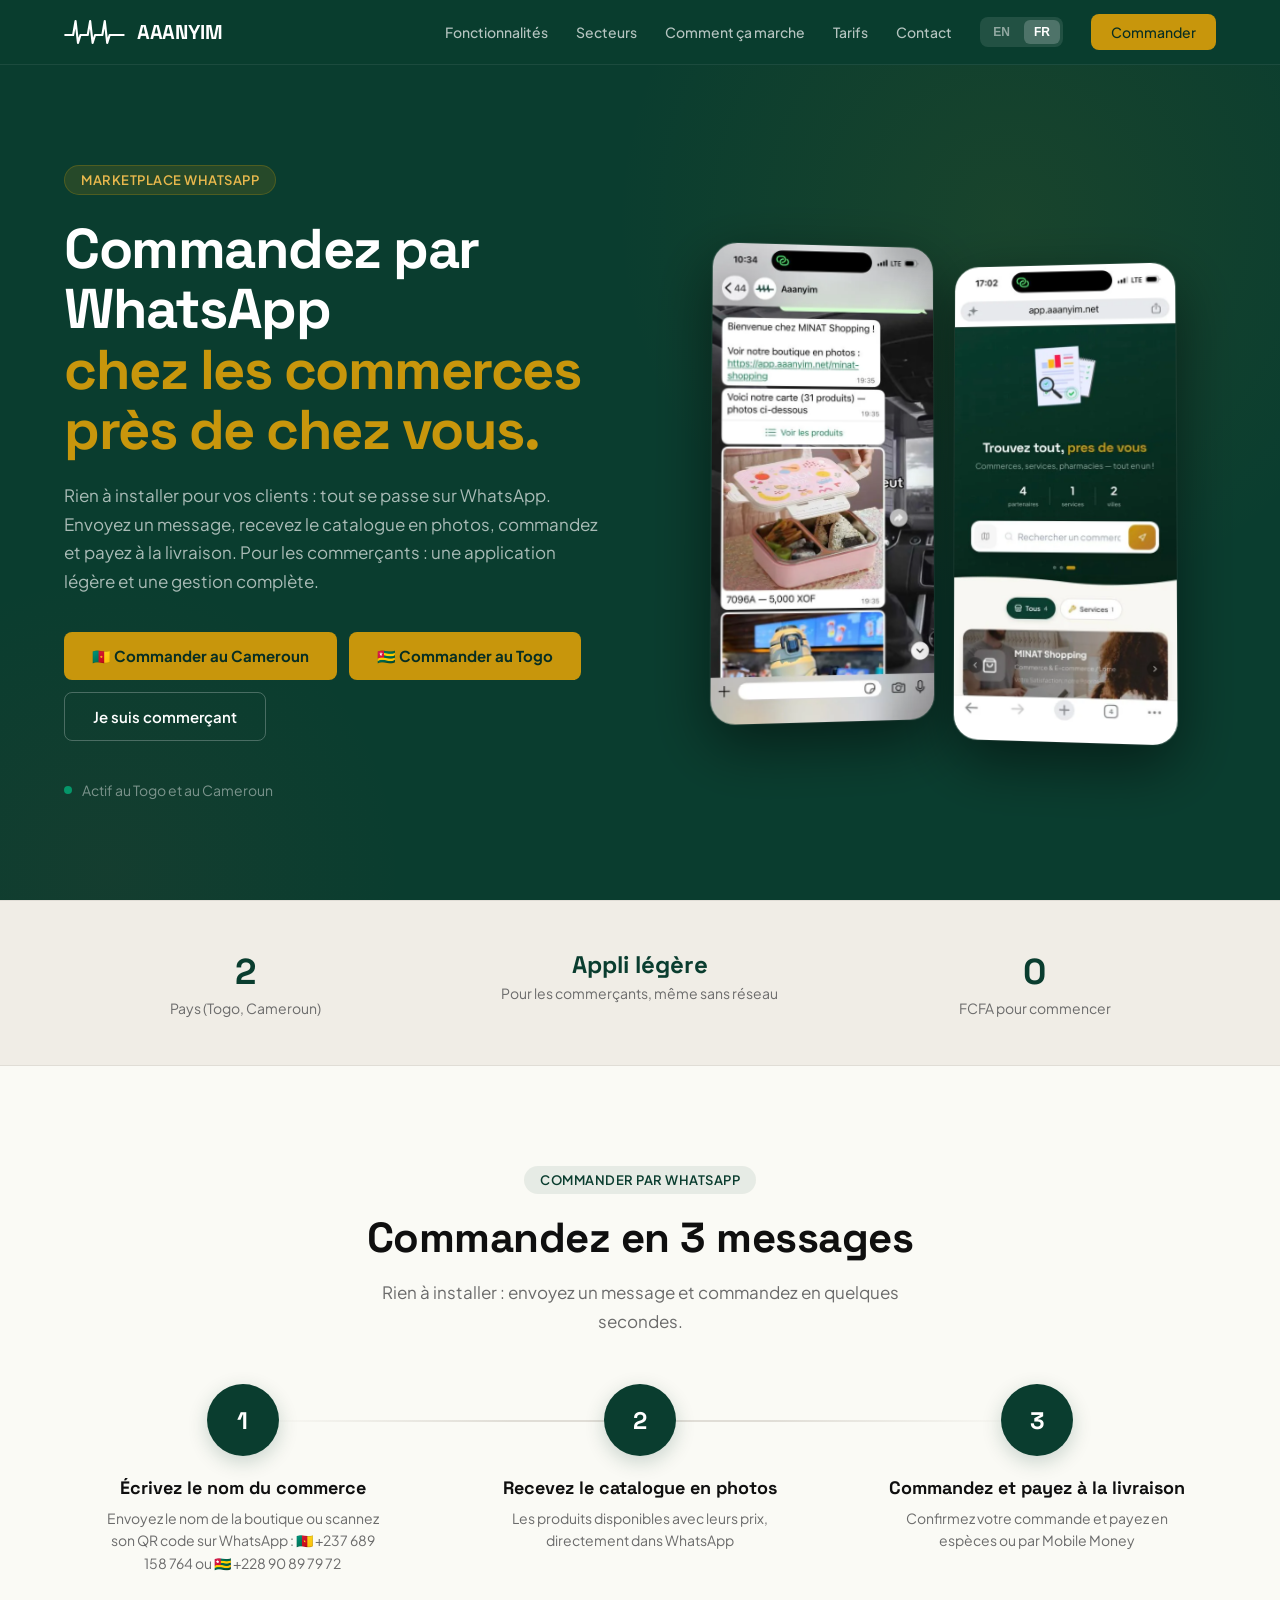
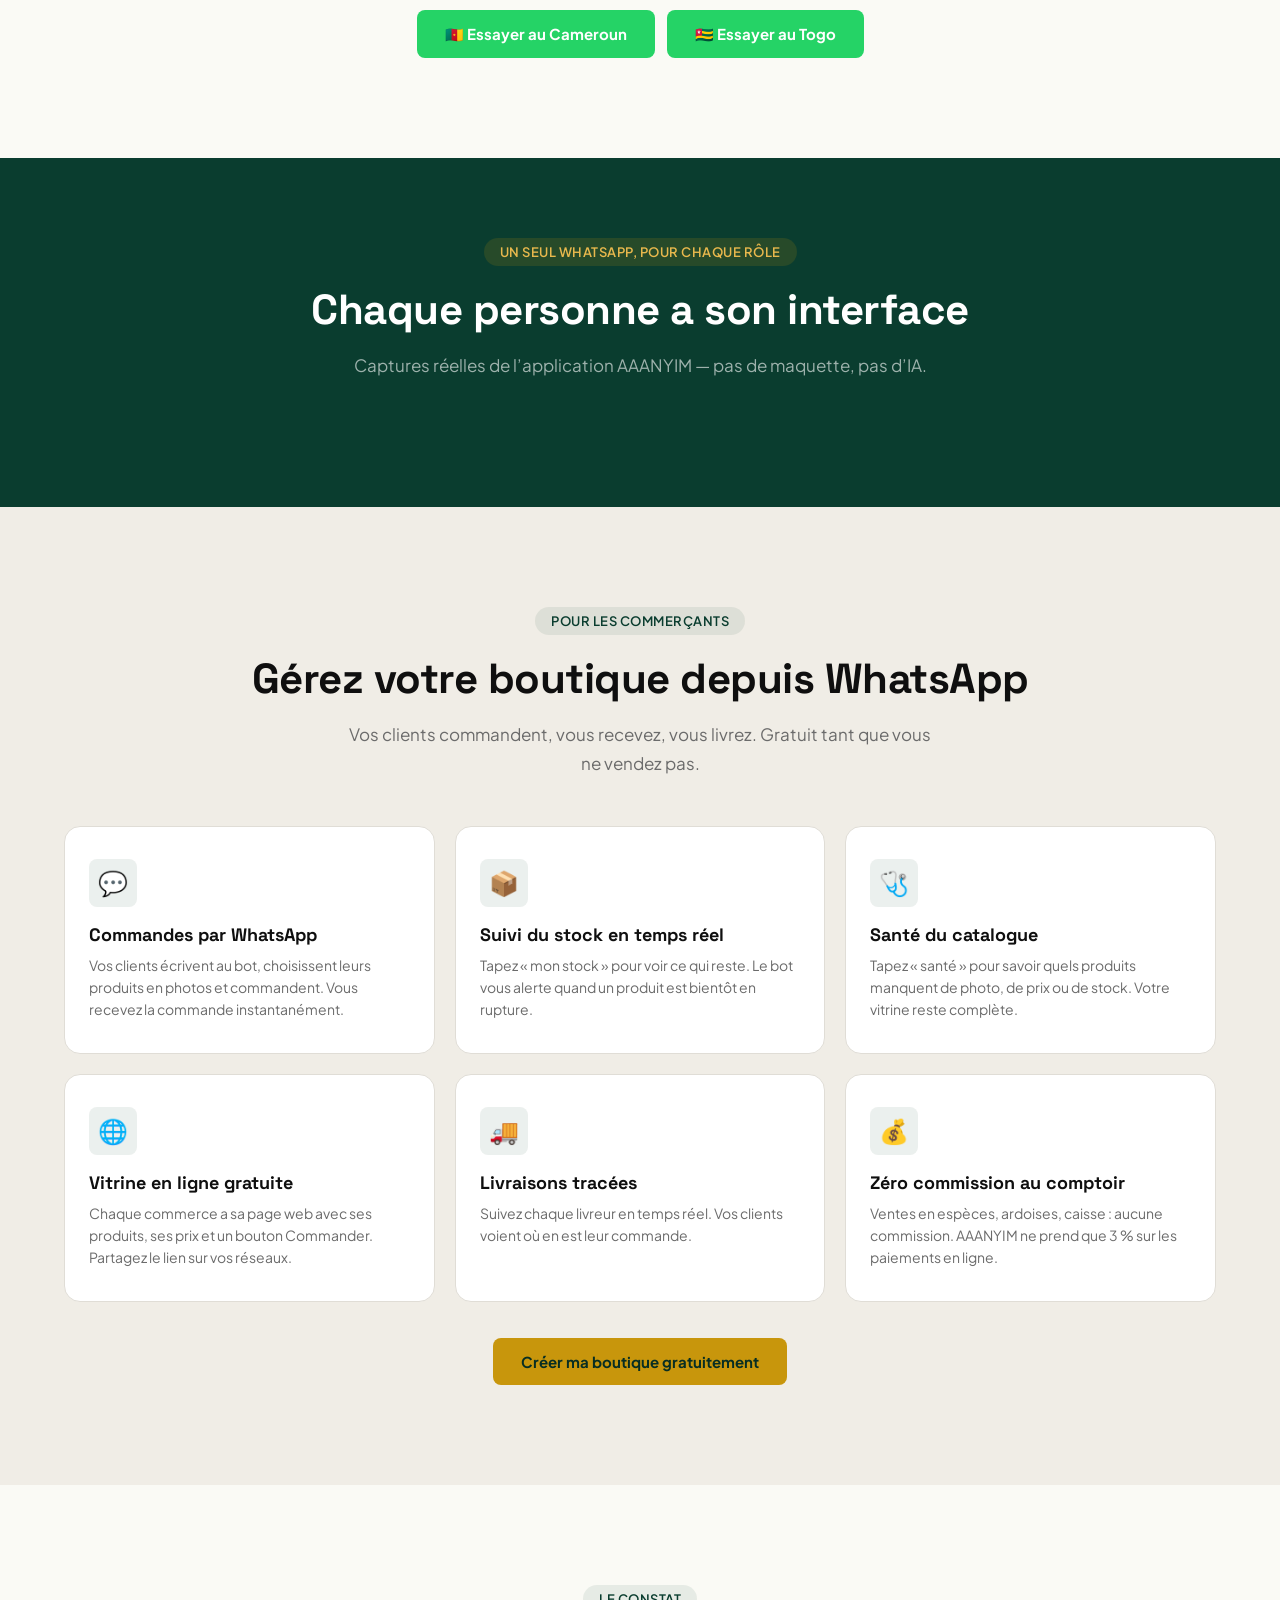
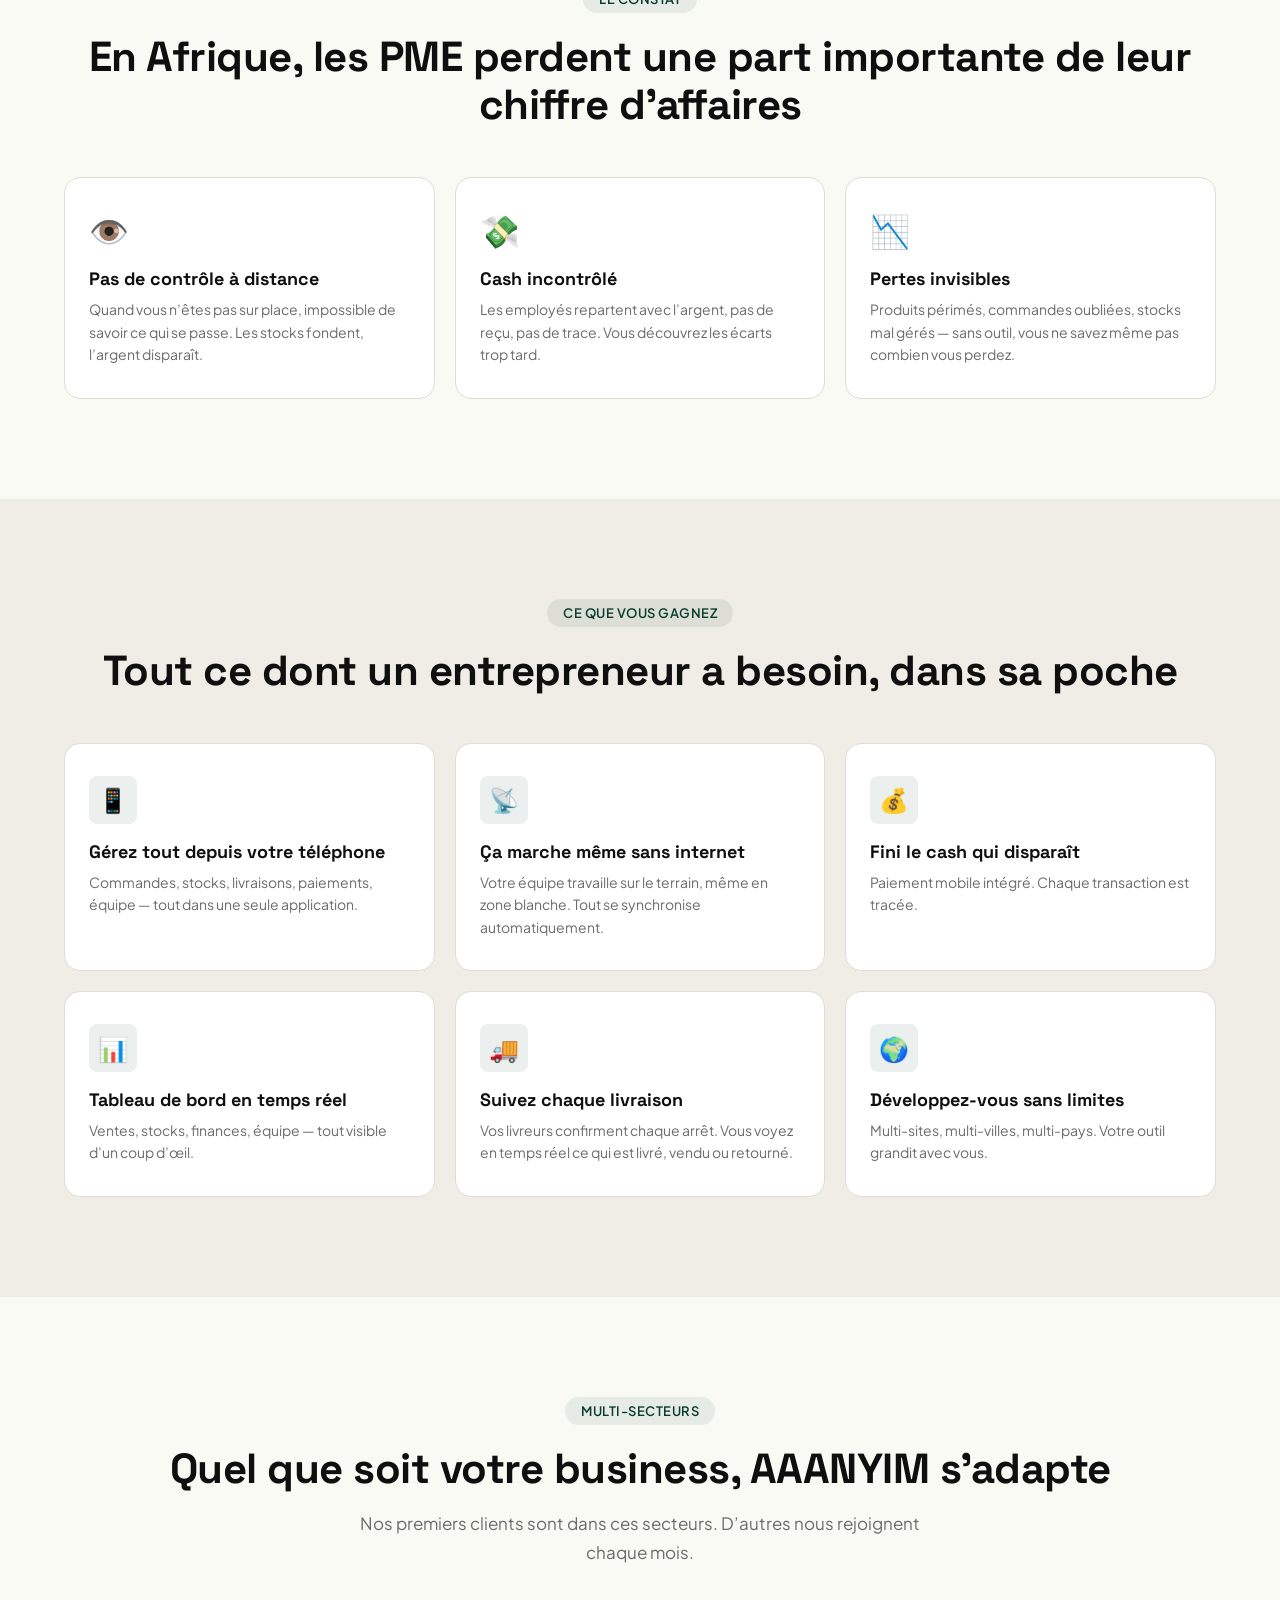
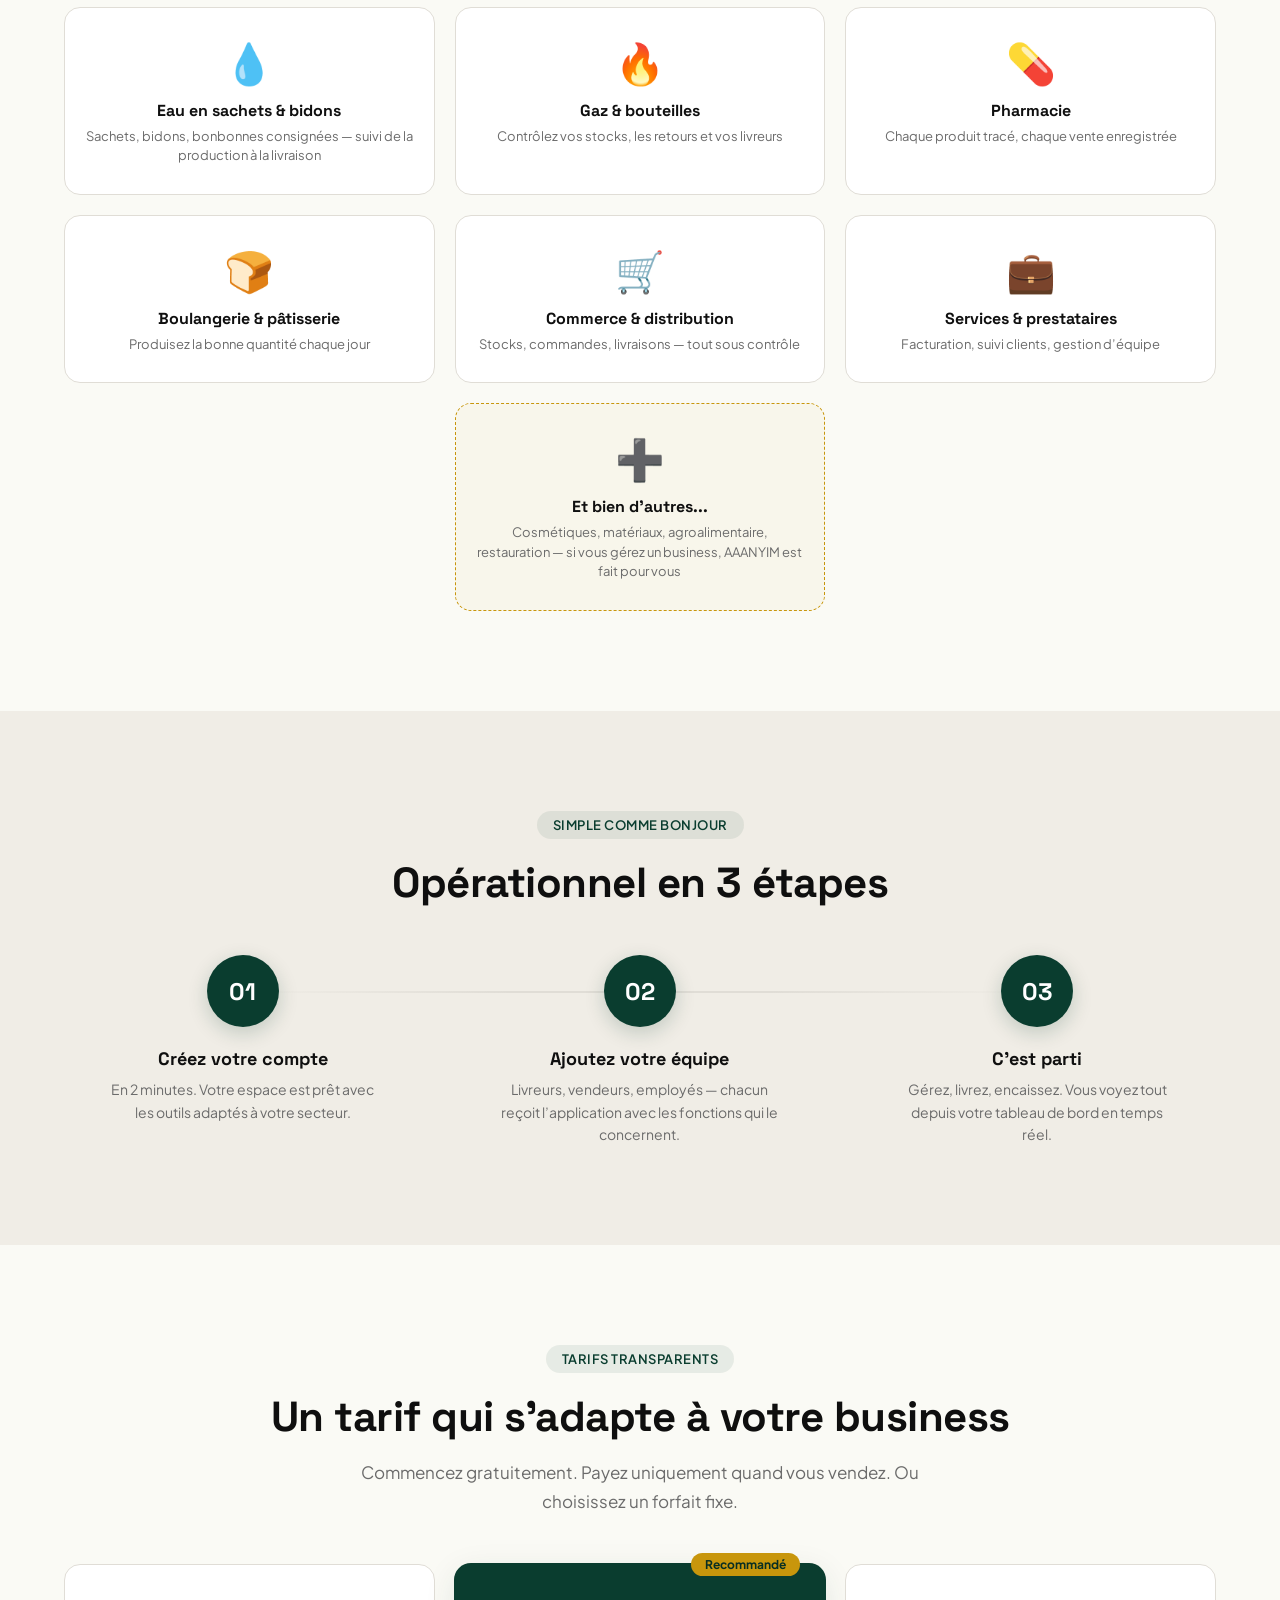
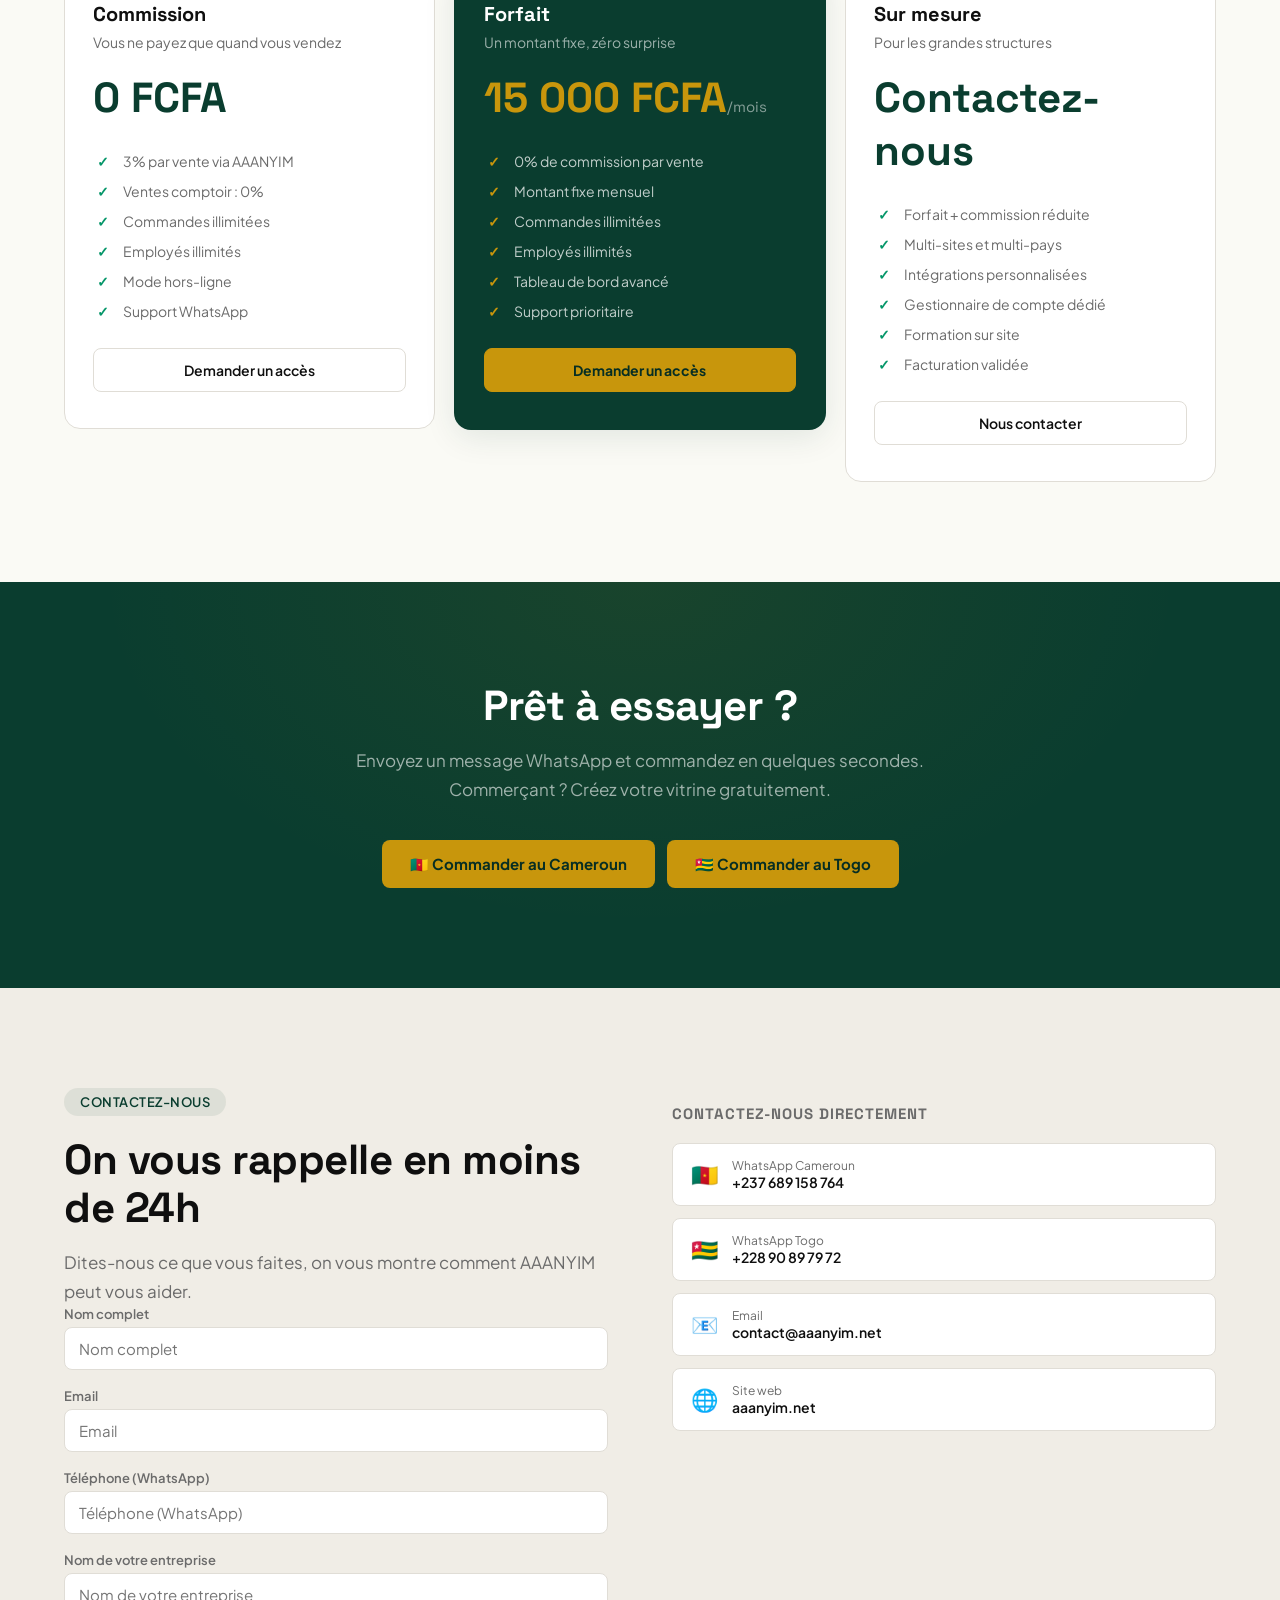
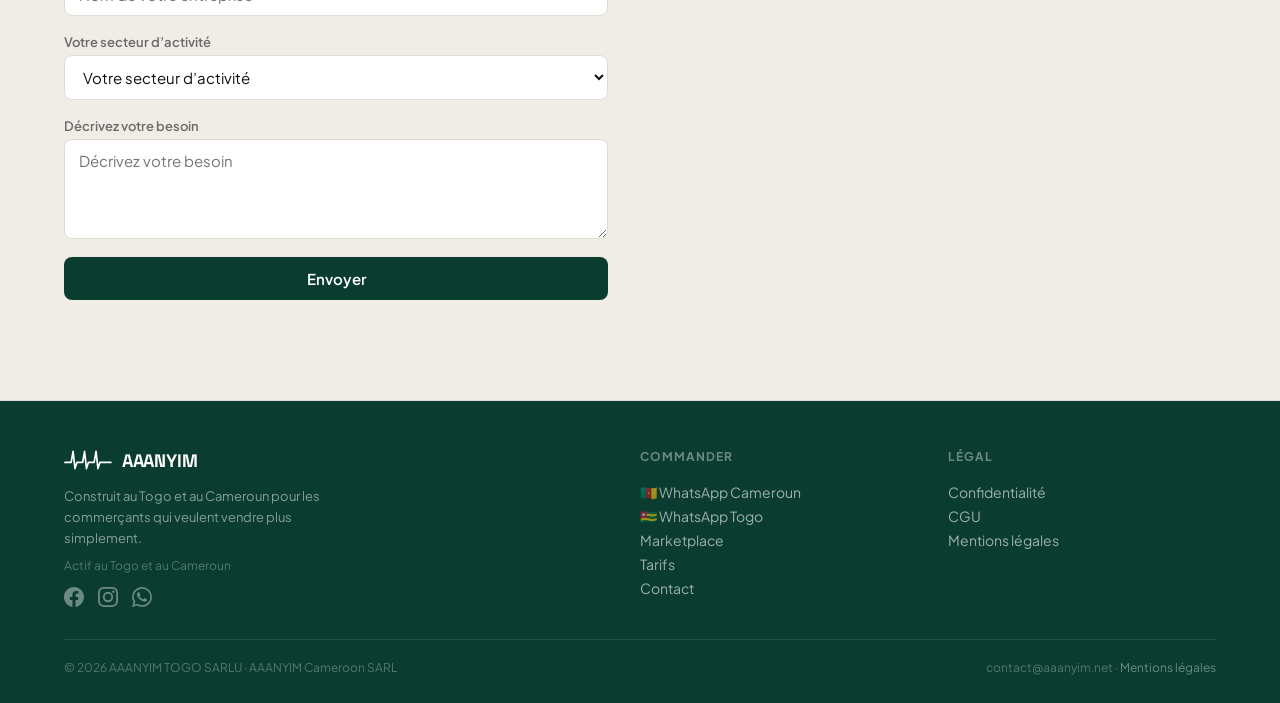
==== index.html @ 62a082a9 "fix: accents et vouvoiement sur tout le contenu public (FR) Entites HTML pour les accents dans les f" ====
<!DOCTYPE html>
<html lang="fr">
<head>
  <meta charset="UTF-8">
  <meta name="viewport" content="width=device-width, initial-scale=1.0">
  <title>AAANYIM — Commandez par WhatsApp chez les commerces pres de chez vous</title>
  <meta name="description" content="Commandez par WhatsApp chez les commerces pres de chez vous. Rien a installer pour les clients. Pour les commercants : une appli legere pour gerer boutique, stocks et livraisons.">
  <meta name="keywords" content="commande WhatsApp, commerce Afrique, marketplace, vitrine en ligne, gestion boutique, livraison, paiement mobile">
  <meta property="og:title" content="AAANYIM — Commandez par WhatsApp chez les commerces pres de chez vous">
  <meta property="og:description" content="Rien a installer pour les clients : commandez par WhatsApp en quelques secondes. Pour les commercants : une appli legere et une gestion complete.">
  <meta property="og:type" content="website">
  <meta property="og:url" content="https://www.aaanyim.net">
  <meta property="og:image" content="https://www.aaanyim.net/img/og-image.png">
  <meta property="og:image:width" content="1200">
  <meta property="og:image:height" content="630">
  <meta name="twitter:card" content="summary_large_image">
  <meta name="twitter:image" content="https://www.aaanyim.net/img/og-image.png">
  <meta name="facebook-domain-verification" content="qblulg489rci9fkpj0pdy3ej3cj9bh" />
  <link rel="canonical" href="https://www.aaanyim.net/">
  <link rel="icon" type="image/svg+xml" href="/img/favicon.svg?v=4">
  <link rel="icon" type="image/png" sizes="32x32" href="/img/favicon-32x32.png?v=4">
  <link rel="apple-touch-icon" href="/img/apple-touch-icon.png?v=2">
  <link href="https://fonts.googleapis.com/css2?family=Space+Grotesk:wght@400;500;600;700&family=Plus+Jakarta+Sans:wght@400;500;600;700;800&family=DM+Sans:opsz,wght@9..40,400;9..40,500;9..40,700&display=swap" rel="stylesheet">
<style>
:root {
  --forest: #0A3D2F;
  --forest-light: #0E4D3A;
  --forest-dark: #072E23;
  --gold: #C8960C;
  --gold-light: #E8B84D;
  --terre: #B84233;
  --obsidian: #0F0F0F;
  --parchemin: #FAFAF5;
  --sable: #F0EDE6;
  --argile: #E0DDD6;
  --pierre: #6B6B6B;
  --succes: #059669;
  --radius: 12px;
  --radius-sm: 8px;
  --radius-lg: 16px;
  --radius-xl: 24px;
  --max-w: 1200px;
}
*, *::before, *::after { box-sizing: border-box; margin: 0; padding: 0; }
html { scroll-behavior: smooth; }
body { font-family: 'Plus Jakarta Sans', -apple-system, BlinkMacSystemFont, sans-serif; color: var(--obsidian); background: var(--parchemin); overflow-x: hidden; -webkit-font-smoothing: antialiased; }
a { text-decoration: none; color: inherit; }
img { max-width: 100%; display: block; }
.container { max-width: var(--max-w); margin: 0 auto; padding: 0 24px; }
.section { padding: 100px 0; }
.navbar { position: fixed; top: 0; left: 0; right: 0; z-index: 1000; background: rgba(10,61,47,0.97); backdrop-filter: blur(20px); -webkit-backdrop-filter: blur(20px); border-bottom: 1px solid rgba(255,255,255,0.08); transition: all 0.3s; }
.nav-inner { height: 64px; display: flex; align-items: center; justify-content: space-between; max-width: var(--max-w); margin: 0 auto; padding: 0 24px; }
.nav-logo { display: flex; align-items: center; gap: 12px; }
.nav-logo svg { height: 28px; width: auto; }
.nav-logo span { font-family: 'Space Grotesk', sans-serif; font-weight: 700; font-size: 20px; color: #FFFFFF; letter-spacing: -0.01em; }
.nav-links { display: flex; gap: 28px; align-items: center; }
.nav-links a { color: rgba(255,255,255,0.7); font-size: 14px; font-weight: 500; transition: color 0.2s; }
.nav-links a:hover { color: #FFFFFF; }
.nav-cta { background: var(--gold); color: var(--forest-dark) !important; padding: 9px 20px; border-radius: var(--radius-sm); font-size: 14px; font-weight: 700; transition: all 0.2s; border: none; cursor: pointer; opacity: 1 !important; }
.nav-cta:hover { background: var(--gold-light); transform: translateY(-1px); }
.nav-lang { display: flex; gap: 4px; background: rgba(255,255,255,0.1); border-radius: 8px; padding: 3px; }
.nav-lang button { padding: 5px 10px; border: none; border-radius: 6px; font-size: 12px; font-weight: 600; cursor: pointer; transition: all 0.2s; background: transparent; color: rgba(255,255,255,0.5); }
.nav-lang button.active { background: rgba(255,255,255,0.2); color: #FFFFFF; }
.nav-burger { display: none; flex-direction: column; gap: 5px; background: none; border: none; cursor: pointer; padding: 8px; }
.nav-burger span { display: block; width: 22px; height: 2px; background: #FFFFFF; border-radius: 2px; transition: all 0.3s; }
.hero { min-height: 100vh; display: flex; align-items: center; padding-top: 64px; position: relative; overflow: hidden; background: var(--forest); }
.hero::before { content: ''; position: absolute; top: -20%; right: -10%; width: 800px; height: 800px; background: radial-gradient(circle, rgba(200,150,12,0.08) 0%, transparent 70%); pointer-events: none; }
.hero::after { content: ''; position: absolute; bottom: -30%; left: -15%; width: 600px; height: 600px; background: radial-gradient(circle, rgba(184,66,51,0.06) 0%, transparent 70%); pointer-events: none; }
.hero .container { display: grid; grid-template-columns: 1fr 1fr; gap: 64px; align-items: center; position: relative; z-index: 1; }
.hero-content { max-width: 560px; }
.hero-badge { display: inline-block; background: rgba(200,150,12,0.15); color: var(--gold-light); font-size: 13px; font-weight: 600; letter-spacing: 0.5px; padding: 6px 16px; border-radius: 20px; margin-bottom: 24px; text-transform: uppercase; border: 1px solid rgba(200,150,12,0.25); }
.hero-title { font-family: 'Space Grotesk', sans-serif; font-size: clamp(38px, 5vw, 56px); font-weight: 700; line-height: 1.08; letter-spacing: -1.5px; margin-bottom: 20px; color: #FFFFFF; }
.hero-title .accent { color: var(--gold); }
.hero-subtitle { font-size: 17px; line-height: 1.7; color: rgba(255,255,255,0.65); margin-bottom: 36px; }
.hero-ctas { display: flex; gap: 12px; flex-wrap: wrap; margin-bottom: 40px; }
.btn-primary { background: var(--gold); color: var(--forest-dark); padding: 14px 28px; border-radius: var(--radius-sm); font-size: 15px; font-weight: 700; transition: all 0.25s; border: none; cursor: pointer; display: inline-flex; align-items: center; gap: 8px; font-family: 'Plus Jakarta Sans', sans-serif; }
.btn-primary:hover { background: var(--gold-light); transform: translateY(-1px); box-shadow: 0 6px 24px rgba(200,150,12,0.3); }
.btn-secondary { background: transparent; color: #FFFFFF; padding: 14px 28px; border-radius: var(--radius-sm); font-size: 15px; font-weight: 600; border: 1.5px solid rgba(255,255,255,0.25); transition: all 0.25s; cursor: pointer; display: inline-flex; align-items: center; gap: 8px; font-family: 'Plus Jakarta Sans', sans-serif; }
.btn-secondary:hover { border-color: rgba(255,255,255,0.5); background: rgba(255,255,255,0.05); }
.hero-trust { display: flex; align-items: center; gap: 10px; font-size: 14px; color: rgba(255,255,255,0.45); }
.hero-trust .dot { width: 8px; height: 8px; border-radius: 50%; background: var(--succes); animation: pulse 2s infinite; }
@keyframes pulse { 0%, 100% { opacity: 1; } 50% { opacity: 0.4; } }
.hero-visual { display: flex; justify-content: center; align-items: center; }
.hero-ecg { opacity: 0.07; }
.stats { border-top: 1px solid var(--argile); border-bottom: 1px solid var(--argile); padding: 48px 0; background: var(--sable); }
.stats-grid { display: grid; grid-template-columns: repeat(4, 1fr); gap: 32px; text-align: center; }
.stat-number { font-family: 'Space Grotesk', sans-serif; font-size: 36px; font-weight: 700; color: var(--forest); margin-bottom: 4px; }
.stat-label { font-size: 14px; color: var(--pierre); }
.section-badge { display: inline-block; background: rgba(10,61,47,0.08); color: var(--forest); font-size: 13px; font-weight: 600; letter-spacing: 0.5px; padding: 6px 16px; border-radius: 20px; margin-bottom: 20px; text-transform: uppercase; }
.section-title { font-family: 'Space Grotesk', sans-serif; font-size: clamp(28px, 4vw, 42px); font-weight: 700; line-height: 1.15; letter-spacing: -0.5px; margin-bottom: 16px; color: var(--obsidian); }
.section-subtitle { font-size: 17px; color: var(--pierre); max-width: 600px; line-height: 1.7; }
.problem { text-align: center; background: var(--parchemin); }
.problem-grid { display: grid; grid-template-columns: repeat(3, 1fr); gap: 20px; margin-top: 48px; }
.problem-card { background: #FFFFFF; border: 1px solid var(--argile); border-radius: var(--radius-lg); padding: 32px 24px; text-align: left; transition: all 0.3s; }
.problem-card:hover { border-color: var(--terre); transform: translateY(-3px); box-shadow: 0 8px 24px rgba(184,66,51,0.08); }
.problem-card .icon { font-size: 32px; margin-bottom: 16px; display: block; }
.problem-card h3 { font-family: 'Space Grotesk', sans-serif; font-size: 18px; font-weight: 700; margin-bottom: 8px; color: var(--obsidian); }
.problem-card p { font-size: 14px; color: var(--pierre); line-height: 1.6; }
.features { text-align: center; background: var(--sable); }
.features-grid { display: grid; grid-template-columns: repeat(3, 1fr); gap: 20px; margin-top: 48px; }
.feature-card { background: #FFFFFF; border: 1px solid var(--argile); border-radius: var(--radius-lg); padding: 32px 24px; text-align: left; transition: all 0.3s; position: relative; overflow: hidden; }
.feature-card::before { content: ''; position: absolute; top: 0; left: 0; right: 0; height: 3px; background: linear-gradient(90deg, var(--forest), var(--gold)); opacity: 0; transition: opacity 0.3s; }
.feature-card:hover::before { opacity: 1; }
.feature-card:hover { border-color: var(--forest); transform: translateY(-3px); box-shadow: 0 8px 24px rgba(10,61,47,0.08); }
.feature-card .icon { width: 48px; height: 48px; border-radius: var(--radius-sm); background: rgba(10,61,47,0.08); display: flex; align-items: center; justify-content: center; font-size: 24px; margin-bottom: 16px; }
.feature-card h3 { font-family: 'Space Grotesk', sans-serif; font-size: 18px; font-weight: 700; margin-bottom: 8px; color: var(--obsidian); }
.feature-card p { font-size: 14px; color: var(--pierre); line-height: 1.6; }
.sectors { text-align: center; background: var(--parchemin); }
.sectors-grid { display: grid; grid-template-columns: repeat(3, 1fr); gap: 20px; margin-top: 40px; }
.sectors-grid .sector-card:last-child:nth-child(3n+1) { grid-column: 2; }
.sector-card { background: #FFFFFF; border: 1px solid var(--argile); border-radius: var(--radius-lg); padding: 28px 20px; text-align: center; transition: all 0.3s; cursor: default; }
.sector-card:hover { border-color: var(--gold); transform: translateY(-4px); box-shadow: 0 12px 32px rgba(200,150,12,0.1); }
.sector-card .sector-icon { font-size: 40px; margin-bottom: 12px; display: block; transition: transform 0.3s; }
.sector-card:hover .sector-icon { transform: scale(1.15); }
.sector-card h3 { font-family: 'Space Grotesk', sans-serif; font-size: 16px; font-weight: 700; margin-bottom: 6px; color: var(--obsidian); }
.sector-card p { font-size: 13px; color: var(--pierre); line-height: 1.5; }
.sector-card.more { border-style: dashed; border-color: var(--gold); background: rgba(200,150,12,0.04); }
.how { text-align: center; background: var(--sable); }
.steps { display: grid; grid-template-columns: repeat(3, 1fr); gap: 40px; margin-top: 48px; position: relative; }
.steps::before { content: ''; position: absolute; top: 36px; left: 16%; right: 16%; height: 2px; background: linear-gradient(90deg, transparent, var(--argile), var(--argile), transparent); }
.step { text-align: center; position: relative; }
.step-num { width: 72px; height: 72px; background: var(--forest); color: #FFFFFF; border-radius: 50%; display: flex; align-items: center; justify-content: center; font-family: 'Space Grotesk', sans-serif; font-size: 24px; font-weight: 700; margin: 0 auto 20px; position: relative; z-index: 1; box-shadow: 0 6px 20px rgba(10,61,47,0.2); }
.step h3 { font-family: 'Space Grotesk', sans-serif; font-size: 18px; font-weight: 700; margin-bottom: 8px; color: var(--obsidian); }
.step p { font-size: 14px; color: var(--pierre); line-height: 1.6; max-width: 280px; margin: 0 auto; }
.pricing { text-align: center; background: var(--parchemin); }
.pricing-grid { display: grid; grid-template-columns: repeat(3, 1fr); gap: 20px; align-items: start; }
.pricing-card { background: #FFFFFF; border: 1px solid var(--argile); border-radius: var(--radius-lg); padding: 36px 28px; text-align: left; transition: all 0.3s; position: relative; }
.pricing-card.popular { border-color: var(--forest); box-shadow: 0 0 0 1px var(--forest), 0 8px 32px rgba(10,61,47,0.1); transform: scale(1.03); background: var(--forest); color: #FFFFFF; }
.pricing-badge { position: absolute; top: -12px; right: 24px; background: var(--gold); color: var(--forest-dark); font-size: 12px; font-weight: 700; padding: 4px 14px; border-radius: 12px; }
.pricing-name { font-family: 'Space Grotesk', sans-serif; font-size: 20px; font-weight: 700; margin-bottom: 6px; }
.pricing-desc { font-size: 14px; color: var(--pierre); margin-bottom: 20px; }
.pricing-card.popular .pricing-desc { color: rgba(255,255,255,0.6); }
.pricing-price { font-family: 'Space Grotesk', sans-serif; font-size: 42px; font-weight: 700; color: var(--forest); margin-bottom: 4px; }
.pricing-card.popular .pricing-price { color: var(--gold); }
.pricing-price .period { font-size: 15px; font-weight: 400; color: var(--pierre); }
.pricing-card.popular .pricing-price .period { color: rgba(255,255,255,0.5); }
.pricing-features { list-style: none; margin: 28px 0; display: flex; flex-direction: column; gap: 12px; }
.pricing-features li { font-size: 14px; color: var(--pierre); display: flex; align-items: center; gap: 10px; }
.pricing-features li::before { content: '\2713'; color: var(--succes); font-weight: 700; width: 20px; text-align: center; flex-shrink: 0; }
.pricing-card.popular .pricing-features li { color: rgba(255,255,255,0.75); }
.pricing-card.popular .pricing-features li::before { color: var(--gold); }
.pricing-cta { width: 100%; padding: 12px; border-radius: var(--radius-sm); font-size: 14px; font-weight: 600; cursor: pointer; transition: all 0.25s; border: 1.5px solid var(--argile); background: transparent; color: var(--obsidian); font-family: 'Plus Jakarta Sans', sans-serif; }
.pricing-card.popular .pricing-cta { background: var(--gold); border-color: var(--gold); color: var(--forest-dark); font-weight: 700; }
.pricing-cta:hover { border-color: var(--forest); transform: translateY(-1px); }
.pricing-card.popular .pricing-cta:hover { background: var(--gold-light); }
.cta-section { text-align: center; padding: 100px 0; background: var(--forest); position: relative; overflow: hidden; }
.cta-section::before { content: ''; position: absolute; inset: 0; background: radial-gradient(ellipse at 50% 0%, rgba(200,150,12,0.08), transparent 60%); pointer-events: none; }
.cta-section .section-title { max-width: 600px; margin: 0 auto 16px; color: #FFFFFF; }
.cta-section .section-subtitle { margin: 0 auto 36px; color: rgba(255,255,255,0.6); }
.cta-buttons { display: flex; gap: 12px; justify-content: center; flex-wrap: wrap; position: relative; }
.contact { background: var(--sable); }
.contact .container { display: grid; grid-template-columns: 1fr 1fr; gap: 64px; align-items: start; }
.contact-form { display: flex; flex-direction: column; gap: 18px; }
.form-group { display: flex; flex-direction: column; gap: 5px; }
.form-group label { font-size: 13px; font-weight: 600; color: var(--pierre); }
.form-group input, .form-group select, .form-group textarea { background: #FFFFFF; border: 1.5px solid var(--argile); border-radius: var(--radius-sm); padding: 11px 14px; color: var(--obsidian); font-size: 15px; font-family: inherit; transition: border-color 0.2s; outline: none; }
.form-group input:focus, .form-group select:focus, .form-group textarea:focus { border-color: var(--forest); box-shadow: 0 0 0 3px rgba(10,61,47,0.08); }
.form-group textarea { resize: vertical; min-height: 100px; }
.form-group select { cursor: pointer; }
.form-submit { padding: 12px 28px; border-radius: var(--radius-sm); background: var(--forest); color: #FFFFFF; font-size: 15px; font-weight: 600; border: none; cursor: pointer; transition: all 0.25s; font-family: 'Plus Jakarta Sans', sans-serif; }
.form-submit:hover { background: var(--forest-light); }
.form-success { display: none; padding: 14px; background: rgba(5,150,105,0.08); border: 1px solid var(--succes); border-radius: var(--radius-sm); color: #065F46; font-size: 14px; text-align: center; }
.form-success.show { display: block; }
.contact-info { padding-top: 16px; }
.contact-info h3 { font-family: 'Space Grotesk', sans-serif; font-size: 15px; font-weight: 700; margin-bottom: 20px; color: var(--pierre); text-transform: uppercase; letter-spacing: 1px; }
.contact-channels { display: flex; flex-direction: column; gap: 12px; }
.contact-channel { display: flex; align-items: center; gap: 14px; padding: 14px 18px; background: #FFFFFF; border: 1px solid var(--argile); border-radius: var(--radius-sm); transition: all 0.2s; }
.contact-channel:hover { border-color: var(--forest); }
.contact-channel .ch-icon { font-size: 22px; }
.contact-channel .ch-label { font-size: 12px; color: var(--pierre); }
.contact-channel .ch-value { font-size: 14px; font-weight: 600; color: var(--obsidian); }
.footer { border-top: 1px solid var(--argile); padding: 48px 0 28px; background: var(--forest); color: rgba(255,255,255,0.7); }
.footer-grid { display: grid; grid-template-columns: 2fr 1fr 1fr 1fr; gap: 40px; margin-bottom: 40px; }
.footer-brand { max-width: 280px; }
.footer-logo { display: flex; align-items: center; gap: 10px; margin-bottom: 12px; }
.footer-logo svg { height: 22px; width: auto; }
.footer-logo span { font-family: 'Space Grotesk', sans-serif; font-size: 18px; font-weight: 700; color: #FFFFFF; letter-spacing: -0.01em; }
.footer-desc { font-size: 13px; color: rgba(255,255,255,0.5); line-height: 1.6; }
.footer-socials { display: flex; gap: 14px; margin-top: 14px; }
.footer-socials a { color: rgba(255,255,255,0.4); transition: color 0.2s; display: flex; align-items: center; }
.footer-socials a:hover { color: var(--gold); }
.footer-col h4 { font-size: 12px; font-weight: 700; color: rgba(255,255,255,0.4); text-transform: uppercase; letter-spacing: 1px; margin-bottom: 16px; }
.footer-col a { display: block; font-size: 14px; color: rgba(255,255,255,0.6); padding: 3px 0; transition: color 0.2s; }
.footer-col a:hover { color: var(--gold); }
.footer-bottom { display: flex; justify-content: center; align-items: center; border-top: 1px solid rgba(255,255,255,0.1); padding-top: 20px; font-size: 12px; color: rgba(255,255,255,0.35); }
/* Hero phone slide-in animations */
@keyframes phone-left { 0% { opacity:0; transform:rotateY(6deg) rotateX(2deg) translateX(-60px) translateY(40px) scale(0.92); } 100% { opacity:1; transform:rotateY(6deg) rotateX(2deg) translateX(0) translateY(0) scale(1); } }
@keyframes phone-right { 0% { opacity:0; transform:rotateY(-6deg) rotateX(2deg) translateX(60px) translateY(40px) scale(0.92); } 100% { opacity:1; transform:rotateY(-6deg) rotateX(2deg) translateX(0) translateY(0) scale(1); } }
@keyframes hero-text-in { 0% { opacity:0; transform:translateY(24px); } 100% { opacity:1; transform:translateY(0); } }
@keyframes float-gentle { 0%,100% { transform:rotateY(6deg) rotateX(2deg) translateY(0); } 50% { transform:rotateY(6deg) rotateX(2deg) translateY(-8px); } }
@keyframes float-gentle-r { 0%,100% { transform:rotateY(-6deg) rotateX(2deg) translateY(0); } 50% { transform:rotateY(-6deg) rotateX(2deg) translateY(-8px); } }
.hero-phone-l { opacity:0; animation:phone-left 0.9s cubic-bezier(0.16,1,0.3,1) 0.3s forwards; }
.hero-phone-r { opacity:0; animation:phone-right 0.9s cubic-bezier(0.16,1,0.3,1) 0.55s forwards; }
.hero-phone-l.loaded { animation:phone-left 0.9s cubic-bezier(0.16,1,0.3,1) 0.3s forwards, float-gentle 4s ease-in-out 1.5s infinite; }
.hero-phone-r.loaded { animation:phone-right 0.9s cubic-bezier(0.16,1,0.3,1) 0.55s forwards, float-gentle-r 4s ease-in-out 2s infinite; }
.hero-badge-anim { opacity:0; animation:hero-text-in 0.6s cubic-bezier(0.16,1,0.3,1) 0.1s forwards; }
.hero-title-anim { opacity:0; animation:hero-text-in 0.7s cubic-bezier(0.16,1,0.3,1) 0.2s forwards; }
.hero-sub-anim { opacity:0; animation:hero-text-in 0.7s cubic-bezier(0.16,1,0.3,1) 0.35s forwards; }
.hero-ctas-anim { opacity:0; animation:hero-text-in 0.7s cubic-bezier(0.16,1,0.3,1) 0.5s forwards; }
.hero-trust-anim { opacity:0; animation:hero-text-in 0.6s cubic-bezier(0.16,1,0.3,1) 0.65s forwards; }
@media (prefers-reduced-motion: reduce) { .hero-phone-l,.hero-phone-r,.hero-badge-anim,.hero-title-anim,.hero-sub-anim,.hero-ctas-anim,.hero-trust-anim { opacity:1 !important; animation:none !important; } }
.js-ready .fade-up { opacity: 0; transform: translateY(30px); transition: all 0.6s cubic-bezier(0.16, 1, 0.3, 1); }
.js-ready .fade-up.visible { opacity: 1; transform: translateY(0); }
@media (prefers-reduced-motion: reduce) { .js-ready .fade-up { opacity: 1; transform: none; transition: none; } }
.fade-up:nth-child(2) { transition-delay: 0.06s; }
.fade-up:nth-child(3) { transition-delay: 0.12s; }
.fade-up:nth-child(4) { transition-delay: 0.18s; }
.fade-up:nth-child(5) { transition-delay: 0.24s; }
.fade-up:nth-child(6) { transition-delay: 0.30s; }
.legal-overlay { display:none; position:fixed; inset:0; z-index:9999; background:rgba(250,250,245,0.98); overflow-y:auto; padding:40px 24px; }
.legal-overlay .legal-inner { max-width:800px; margin:0 auto; }
.legal-overlay .legal-back { background:none; border:none; color:var(--forest); font-size:15px; cursor:pointer; margin-bottom:24px; font-weight:600; font-family:'Plus Jakarta Sans',sans-serif; }
.legal-overlay .legal-back:hover { text-decoration: underline; }
.legal-overlay h1 { font-family:'Space Grotesk',sans-serif; font-size:2rem; font-weight:700; margin-bottom:8px; }
.legal-overlay .legal-date { color:var(--pierre); font-size:14px; margin-bottom:36px; }
.legal-overlay h2 { font-family:'Space Grotesk',sans-serif; font-size:1.2rem; font-weight:700; color:var(--forest); margin:32px 0 12px; }
.legal-overlay p, .legal-overlay li { color:var(--pierre); line-height:1.8; font-size:15px; margin-bottom:10px; }
.legal-overlay ul { padding-left:24px; margin-bottom:14px; }
.legal-overlay strong { color:var(--obsidian); }
@media (max-width: 968px) {
  .hero .container { grid-template-columns: 1fr; gap: 40px; text-align: center; }
  .hero-content { max-width: 100%; }
  .hero-ctas { justify-content: center; }
  .hero-trust { justify-content: center; }
  .hero-visual { order: -1; }
  .problem-grid, .features-grid, .pricing-grid, .steps, .sectors-grid { grid-template-columns: 1fr; max-width: 440px; margin-left: auto; margin-right: auto; }
  .pricing-card.popular { transform: none; }
  .steps::before { display: none; }
  .stats-grid { grid-template-columns: repeat(2, 1fr); gap: 20px; }
  .contact .container { grid-template-columns: 1fr; gap: 40px; }
  .footer-grid { grid-template-columns: 1fr 1fr; gap: 28px; }
}
@media (max-width: 768px) {
  .nav-links { display: none; }
  .nav-burger { display: flex; }
  .nav-links.open { display: flex; flex-direction: column; position: absolute; top: 64px; left: 0; right: 0; background: rgba(10,61,47,0.98); padding: 20px; gap: 18px; border-bottom: 1px solid rgba(255,255,255,0.1); }
  .section { padding: 72px 0; }
  .footer-grid { grid-template-columns: 1fr; }
  .footer-bottom { flex-direction: column; gap: 10px; text-align: center; }
  .pricing-single { padding: 36px 24px; }
  .pricing-zero { font-size: 48px; }
  .hero-visual img { width: 150px !important; }
  .hero-visual { gap: 12px !important; }
  .footer > .container > div:first-child { grid-template-columns: 1fr !important; gap: 28px !important; }
}
</style>
<script type="application/ld+json">
{
  "@context": "https://schema.org",
  "@type": "Organization",
  "name": "AAANYIM",
  "legalName": "AAANYIM TOGO SARLU",
  "url": "https://www.aaanyim.net",
  "logo": "https://www.aaanyim.net/img/og-image.png",
  "description": "Commandez par WhatsApp chez les commerces pr\u00e8s de chez vous. Pour les commer\u00e7ants : vitrine gratuite et gestion compl\u00e8te.",
  "email": "contact@aaanyim.net",
  "contactPoint": [
    { "@type": "ContactPoint", "telephone": "+237689158764", "contactType": "customer service", "areaServed": "CM", "availableLanguage": ["fr", "en"] },
    { "@type": "ContactPoint", "telephone": "+22890897972", "contactType": "customer service", "areaServed": "TG", "availableLanguage": ["fr", "en"] }
  ],
  "address": {
    "@type": "PostalAddress",
    "streetAddress": "Agoe Sogbossito, Rue Agoe-Nyive",
    "addressLocality": "Lome",
    "addressCountry": "TG"
  },
  "subOrganization": {
    "@type": "Organization",
    "name": "AAANYIM Cameroon SARL",
    "address": {
      "@type": "PostalAddress",
      "addressLocality": "Douala",
      "addressCountry": "CM"
    }
  },
  "sameAs": [
    "https://www.instagram.com/aaanyim",
    "https://www.facebook.com/61588858364658"
  ],
  "foundingDate": "2026",
  "areaServed": [
    { "@type": "Country", "name": "Togo" },
    { "@type": "Country", "name": "Cameroon" }
  ]
}
</script>
</head>
<body>

<nav class="navbar">
  <div class="nav-inner">
    <a href="#" class="nav-logo">
      <svg viewBox="0 0 200 92" fill="none" xmlns="http://www.w3.org/2000/svg"><path d="M4 56 L30 56 L38 10 L46 82 L54 56 L78 56 L86 10 L94 82 L102 56 L126 56 L134 10 L142 82 L150 56 L196 56" stroke="#FFFFFF" stroke-width="7" stroke-linecap="round" stroke-linejoin="round"/></svg>
      <span>AAANYIM</span>
    </a>
    <div class="nav-links">
      <a href="#features" data-i18n="nav.features">Fonctionnalit&eacute;s</a>
      <a href="#sectors" data-i18n="nav.sectors">Secteurs</a>
      <a href="#how" data-i18n="nav.how">Comment &ccedil;a marche</a>
      <a href="#pricing" data-i18n="nav.pricing">Tarifs</a>
      <a href="#contact" data-i18n="nav.contact">Contact</a>
      <div class="nav-lang">
        <button data-lang="en">EN</button>
        <button data-lang="fr" class="active">FR</button>
      </div>
      <a href="https://wa.me/237689158764" target="_blank" class="nav-cta" data-wa="CM" data-i18n="nav.cta">Commander</a>
    </div>
    <button class="nav-burger" aria-label="Menu"><span></span><span></span><span></span></button>
  </div>
</nav>

<section class="hero">
  <div class="container">
    <div class="hero-content">
      <span class="hero-badge hero-badge-anim" data-i18n="hero.badge">Marketplace WhatsApp</span>
      <h1 class="hero-title hero-title-anim">
        <span data-i18n="hero.title_1">Commandez par WhatsApp</span><br>
        <span class="accent" data-i18n="hero.title_2">chez les commerces pr&egrave;s de chez vous.</span>
      </h1>
      <p class="hero-subtitle hero-sub-anim" data-i18n="hero.subtitle">Rien &agrave; installer pour vos clients : tout se passe sur WhatsApp. Envoyez un message, recevez le catalogue en photos, commandez et payez &agrave; la livraison. Pour les commer&ccedil;ants : une application l&eacute;g&egrave;re et une gestion compl&egrave;te.</p>
      <div class="hero-ctas hero-ctas-anim">
        <a href="https://wa.me/237689158764" target="_blank" class="btn-primary" data-wa="CM" data-i18n="hero.cta_cm">🇨🇲 Commander au Cameroun</a>
        <a href="https://wa.me/22890897972" target="_blank" class="btn-primary" data-wa="TG" data-i18n="hero.cta_tg">🇹🇬 Commander au Togo</a>
        <a href="#commercants" class="btn-secondary" data-i18n="hero.cta_secondary">Je suis commer&ccedil;ant</a>
      </div>
      <div class="hero-trust hero-trust-anim">
        <span class="dot"></span>
        <span data-i18n="hero.trust">Actif au Togo et au Cameroun</span>
      </div>
    </div>
    <div class="hero-visual" style="perspective:900px;display:flex;justify-content:center;align-items:center;gap:20px">
      <div class="hero-phone-l" style="flex-shrink:0">
        <img src="/img/capture-bot-whatsapp.webp" alt="Commander sur WhatsApp depuis un telephone : le bot AAANYIM affiche le catalogue avec photos et prix" loading="eager" style="width:220px;border-radius:24px;box-shadow:0 20px 60px rgba(0,0,0,0.5),0 0 0 1px rgba(255,255,255,0.08);display:block">
      </div>
      <div class="hero-phone-r" style="flex-shrink:0;margin-top:40px">
        <img src="/img/capture-marketplace.webp" alt="Marketplace AAANYIM sur mobile : trouvez les commerces pres de vous a Douala et Lome" loading="eager" style="width:220px;border-radius:24px;box-shadow:0 20px 60px rgba(0,0,0,0.5),0 0 0 1px rgba(255,255,255,0.08);display:block">
      </div>
    </div>
  </div>
</section>

<section class="stats">
  <div class="container">
    <div class="stats-grid" style="grid-template-columns:repeat(3,1fr)">
      <div><div class="stat-number" data-i18n="stats.s1_num">2</div><div class="stat-label" data-i18n="stats.s1_label">Pays (Togo, Cameroun)</div></div>
      <div><div class="stat-number" data-i18n="stats.s2_num" style="font-size:24px">Appli l&eacute;g&egrave;re</div><div class="stat-label" data-i18n="stats.s2_label">Pour les commer&ccedil;ants, m&ecirc;me sans r&eacute;seau</div></div>
      <div><div class="stat-number" data-i18n="stats.s3_num">0</div><div class="stat-label" data-i18n="stats.s3_label">FCFA pour commencer</div></div>
    </div>
  </div>
</section>

<section class="section" id="whatsapp" style="background:var(--parchemin)"><div class="container" style="text-align:center">
  <span class="section-badge fade-up">Commander par WhatsApp</span>
  <h2 class="section-title fade-up">Commandez en 3 messages</h2>
  <p class="section-subtitle fade-up" style="margin:0 auto 48px" data-i18n="whatsapp.subtitle">Rien &agrave; installer : envoyez un message et commandez en quelques secondes.</p>
  <div class="steps" style="margin-top:0">
    <div class="step fade-up"><div class="step-num">1</div><h3 data-i18n="whatsapp.step1_title">&Eacute;crivez le nom du commerce</h3><p data-i18n="whatsapp.step1_desc">Envoyez le nom de la boutique ou scannez son QR code sur WhatsApp : 🇨🇲 +237 689 158 764 ou 🇹🇬 +228 90 89 79 72</p></div>
    <div class="step fade-up"><div class="step-num">2</div><h3 data-i18n="whatsapp.step2_title">Recevez le catalogue en photos</h3><p data-i18n="whatsapp.step2_desc">Les produits disponibles avec leurs prix, directement dans WhatsApp</p></div>
    <div class="step fade-up"><div class="step-num">3</div><h3 data-i18n="whatsapp.step3_title">Commandez et payez &agrave; la livraison</h3><p data-i18n="whatsapp.step3_desc">Confirmez votre commande et payez en esp&egrave;ces ou par Mobile Money</p></div>
  </div>
  <div style="margin-top:36px;display:flex;gap:12px;justify-content:center;flex-wrap:wrap">
    <a href="https://wa.me/237689158764" target="_blank" class="btn-primary" data-wa="CM" style="background:#25D366;color:#fff" data-i18n="whatsapp.try_cm">🇨🇲 Essayer au Cameroun</a>
    <a href="https://wa.me/22890897972" target="_blank" class="btn-primary" data-wa="TG" style="background:#25D366;color:#fff" data-i18n="whatsapp.try_tg">🇹🇬 Essayer au Togo</a>
  </div>
</div></section>

<section class="section" id="roles" style="background:var(--forest);padding:80px 0"><div class="container" style="text-align:center">
  <span class="section-badge fade-up" style="background:rgba(200,150,12,0.15);color:var(--gold-light);border-color:rgba(200,150,12,0.25)" data-i18n="roles.badge">Un seul WhatsApp, pour chaque r&ocirc;le</span>
  <h2 class="section-title fade-up" style="color:#fff" data-i18n="roles.title">Chaque personne a son interface</h2>
  <p class="section-subtitle fade-up" style="color:rgba(255,255,255,0.6);margin:0 auto 48px" data-i18n="roles.subtitle">Captures r&eacute;elles de l&rsquo;application AAANYIM &mdash; pas de maquette, pas d&rsquo;IA.</p>
  <div id="roles-grid" style="display:flex;justify-content:center;gap:32px;flex-wrap:wrap"></div>
</div></section>

<section class="section" id="commercants" style="background:var(--sable)"><div class="container" style="text-align:center">
  <span class="section-badge fade-up">Pour les commer&ccedil;ants</span>
  <h2 class="section-title fade-up">G&eacute;rez votre boutique depuis WhatsApp</h2>
  <p class="section-subtitle fade-up" style="margin:0 auto 48px">Vos clients commandent, vous recevez, vous livrez. Gratuit tant que vous ne vendez pas.</p>
  <div class="features-grid" style="margin-top:0">
    <div class="feature-card fade-up"><div class="icon">💬</div><h3>Commandes par WhatsApp</h3><p>Vos clients &eacute;crivent au bot, choisissent leurs produits en photos et commandent. Vous recevez la commande instantan&eacute;ment.</p></div>
    <div class="feature-card fade-up"><div class="icon">📦</div><h3>Suivi du stock en temps r&eacute;el</h3><p>Tapez &laquo;&nbsp;mon stock&nbsp;&raquo; pour voir ce qui reste. Le bot vous alerte quand un produit est bient&ocirc;t en rupture.</p></div>
    <div class="feature-card fade-up"><div class="icon">🩺</div><h3>Sant&eacute; du catalogue</h3><p>Tapez &laquo;&nbsp;sant&eacute;&nbsp;&raquo; pour savoir quels produits manquent de photo, de prix ou de stock. Votre vitrine reste compl&egrave;te.</p></div>
    <div class="feature-card fade-up"><div class="icon">🌐</div><h3>Vitrine en ligne gratuite</h3><p>Chaque commerce a sa page web avec ses produits, ses prix et un bouton Commander. Partagez le lien sur vos r&eacute;seaux.</p></div>
    <div class="feature-card fade-up"><div class="icon">🚚</div><h3>Livraisons trac&eacute;es</h3><p>Suivez chaque livreur en temps r&eacute;el. Vos clients voient o&ugrave; en est leur commande.</p></div>
    <div class="feature-card fade-up"><div class="icon">💰</div><h3>Z&eacute;ro commission au comptoir</h3><p>Ventes en esp&egrave;ces, ardoises, caisse : aucune commission. AAANYIM ne prend que 3&nbsp;% sur les paiements en ligne.</p></div>
  </div>
  <div style="margin-top:36px"><a href="https://app.aaanyim.net/register" target="_blank" class="btn-primary">Cr&eacute;er ma boutique gratuitement</a></div>
</div></section>

<section class="section problem" id="problem"><div class="container">
  <span class="section-badge fade-up" data-i18n="problem.badge">Le constat</span>
  <h2 class="section-title fade-up" data-i18n="problem.title">En Afrique, les PME perdent une part importante de leur chiffre d&rsquo;affaires</h2>
  <div class="problem-grid" id="problem-cards"></div>
</div></section>

<section class="section features" id="features"><div class="container">
  <span class="section-badge fade-up" data-i18n="solution.badge">Ce que vous gagnez</span>
  <h2 class="section-title fade-up" data-i18n="solution.title">Tout ce dont un entrepreneur a besoin, dans sa poche</h2>
  <div class="features-grid" id="feature-cards"></div>
</div></section>

<section class="section sectors" id="sectors"><div class="container">
  <span class="section-badge fade-up" data-i18n="sectors.badge">Multi-secteurs</span>
  <h2 class="section-title fade-up" data-i18n="sectors.title">Quel que soit votre business, AAANYIM s&rsquo;adapte</h2>
  <p class="section-subtitle fade-up" data-i18n="sectors.subtitle" style="margin:0 auto 20px">Nos premiers clients sont dans ces secteurs. D&rsquo;autres nous rejoignent chaque mois.</p>
  <div class="sectors-grid" id="sectors-cards"></div>
</div></section>

<section class="section how" id="how"><div class="container">
  <span class="section-badge fade-up" data-i18n="how.badge">Simple comme bonjour</span>
  <h2 class="section-title fade-up" data-i18n="how.title">Op&eacute;rationnel en 3 &eacute;tapes</h2>
  <div class="steps" id="steps-container"></div>
</div></section>

<section class="section pricing" id="pricing"><div class="container">
  <span class="section-badge fade-up" data-i18n="pricing.badge">Tarifs transparents</span>
  <h2 class="section-title fade-up" data-i18n="pricing.title">Un tarif qui s&rsquo;adapte &agrave; votre business</h2>
  <p class="section-subtitle fade-up" style="margin:0 auto 48px;text-align:center" data-i18n="pricing.subtitle">Commencez gratuitement. Payez uniquement quand vous vendez. Ou choisissez un forfait fixe.</p>
  <div class="pricing-grid" id="pricing-cards"></div>
</div></section>

<section class="cta-section">
  <div class="container">
    <h2 class="section-title fade-up" data-i18n="cta_section.title">Pr&ecirc;t &agrave; essayer ?</h2>
    <p class="section-subtitle fade-up" data-i18n="cta_section.subtitle">Envoyez un message WhatsApp et commandez en quelques secondes. Commer&ccedil;ant ? Cr&eacute;ez votre vitrine gratuitement.</p>
    <div class="cta-buttons fade-up">
      <a href="https://wa.me/237689158764" target="_blank" class="btn-primary" data-wa="CM" data-i18n="cta_section.cta_cm">🇨🇲 Commander au Cameroun</a>
      <a href="https://wa.me/22890897972" target="_blank" class="btn-primary" data-wa="TG" data-i18n="cta_section.cta_tg">🇹🇬 Commander au Togo</a>
    </div>
  </div>
</section>

<section class="section contact" id="contact"><div class="container">
  <div>
    <span class="section-badge fade-up" data-i18n="contact.badge">Contactez-nous</span>
    <h2 class="section-title fade-up" data-i18n="contact.title">On vous rappelle en moins de 24h</h2>
    <p class="section-subtitle fade-up" data-i18n="contact.subtitle">Dites-nous ce que vous faites, on vous montre comment AAANYIM peut vous aider.</p>
    <form id="contact-form" class="contact-form fade-up">
      <div class="form-group"><label data-i18n="contact.form.name">Nom complet</label><input type="text" name="name" required data-i18n="contact.form.name"></div>
      <div class="form-group"><label data-i18n="contact.form.email">Email</label><input type="email" name="email" required data-i18n="contact.form.email"></div>
      <div class="form-group"><label data-i18n="contact.form.phone">T&eacute;l&eacute;phone (WhatsApp)</label><input type="tel" name="phone" data-i18n="contact.form.phone"></div>
      <div class="form-group"><label data-i18n="contact.form.company">Nom de votre entreprise</label><input type="text" name="company" data-i18n="contact.form.company"></div>
      <div class="form-group"><label data-i18n="contact.form.sector">Votre secteur d&rsquo;activit&eacute;</label><select name="sector" id="sector-select"></select></div>
      <div class="form-group"><label data-i18n="contact.form.message">D&eacute;crivez votre besoin</label><textarea name="message" required data-i18n="contact.form.message"></textarea></div>
      <button type="submit" class="form-submit" data-i18n="contact.form.submit">Envoyer</button>
      <div id="form-success" class="form-success" data-i18n="contact.form.success">Merci ! On vous contacte dans les 24h.</div>
    </form>
  </div>
  <div class="contact-info fade-up">
    <h3 data-i18n="contact.form.whatsapp">Contactez-nous directement</h3>
    <div class="contact-channels">
      <a href="https://wa.me/237689158764" target="_blank" class="contact-channel" data-wa="CM"><span class="ch-icon">🇨🇲</span><div><div class="ch-label">WhatsApp Cameroun</div><div class="ch-value">+237 689 158 764</div></div></a>
      <a href="https://wa.me/22890897972" target="_blank" class="contact-channel" data-wa="TG"><span class="ch-icon">🇹🇬</span><div><div class="ch-label">WhatsApp Togo</div><div class="ch-value">+228 90 89 79 72</div></div></a>
      <a href="mailto:contact@aaanyim.net" class="contact-channel"><span class="ch-icon">📧</span><div><div class="ch-label">Email</div><div class="ch-value">contact@aaanyim.net</div></div></a>
      <a href="https://www.aaanyim.net" class="contact-channel"><span class="ch-icon">🌐</span><div><div class="ch-label">Site web</div><div class="ch-value">aaanyim.net</div></div></a>
    </div>
  </div>
</div></section>

<footer class="footer"><div class="container">
  <div style="display:grid;grid-template-columns:2fr 1fr 1fr;gap:40px;margin-bottom:32px">
    <div>
      <div class="footer-logo" style="margin-bottom:14px">
        <svg viewBox="0 0 200 92" fill="none" xmlns="http://www.w3.org/2000/svg" style="height:22px;width:auto"><path d="M4 56 L30 56 L38 10 L46 82 L54 56 L78 56 L86 10 L94 82 L102 56 L126 56 L134 10 L142 82 L150 56 L196 56" stroke="#FFFFFF" stroke-width="7" stroke-linecap="round" stroke-linejoin="round"/></svg>
        <span style="font-family:'Space Grotesk',sans-serif;font-size:18px;font-weight:700;color:#fff;letter-spacing:-0.01em">AAANYIM</span>
      </div>
      <p style="font-size:13px;color:rgba(255,255,255,0.5);line-height:1.6;max-width:280px">Construit au Togo et au Cameroun pour les commer&ccedil;ants qui veulent vendre plus simplement.</p>
      <p style="font-size:12px;color:rgba(255,255,255,0.3);margin-top:10px">Actif au Togo et au Cameroun</p>
      <div style="display:flex;gap:14px;margin-top:14px">
        <a href="https://web.facebook.com/profile.php?id=61588858364658" target="_blank" rel="noopener" aria-label="Facebook" style="color:rgba(255,255,255,0.4);transition:color 0.2s;display:flex"><svg width="20" height="20" viewBox="0 0 24 24" fill="currentColor"><path d="M24 12.073c0-6.627-5.373-12-12-12s-12 5.373-12 12c0 5.99 4.388 10.954 10.125 11.854v-8.385H7.078v-3.47h3.047V9.43c0-3.007 1.792-4.669 4.533-4.669 1.312 0 2.686.235 2.686.235v2.953H15.83c-1.491 0-1.956.925-1.956 1.874v2.25h3.328l-.532 3.47h-2.796v8.385C19.612 23.027 24 18.062 24 12.073z"/></svg></a>
        <a href="https://www.instagram.com/aaanyim" target="_blank" rel="noopener" aria-label="Instagram" style="color:rgba(255,255,255,0.4);transition:color 0.2s;display:flex"><svg width="20" height="20" viewBox="0 0 24 24" fill="currentColor"><path d="M12 2.163c3.204 0 3.584.012 4.85.07 3.252.148 4.771 1.691 4.919 4.919.058 1.265.069 1.645.069 4.849 0 3.205-.012 3.584-.069 4.849-.149 3.225-1.664 4.771-4.919 4.919-1.266.058-1.644.07-4.85.07-3.204 0-3.584-.012-4.849-.07-3.26-.149-4.771-1.699-4.919-4.92-.058-1.265-.07-1.644-.07-4.849 0-3.204.013-3.583.07-4.849.149-3.227 1.664-4.771 4.919-4.919 1.266-.057 1.645-.069 4.849-.069zM12 0C8.741 0 8.333.014 7.053.072 2.695.272.273 2.69.073 7.052.014 8.333 0 8.741 0 12c0 3.259.014 3.668.072 4.948.2 4.358 2.618 6.78 6.98 6.98C8.333 23.986 8.741 24 12 24c3.259 0 3.668-.014 4.948-.072 4.354-.2 6.782-2.618 6.979-6.98.059-1.28.073-1.689.073-4.948 0-3.259-.014-3.667-.072-4.947-.196-4.354-2.617-6.78-6.979-6.98C15.668.014 15.259 0 12 0zm0 5.838a6.162 6.162 0 100 12.324 6.162 6.162 0 000-12.324zM12 16a4 4 0 110-8 4 4 0 010 8zm6.406-11.845a1.44 1.44 0 100 2.881 1.44 1.44 0 000-2.881z"/></svg></a>
        <a href="https://wa.me/237689158764" target="_blank" rel="noopener" aria-label="WhatsApp" data-wa="CM" style="color:rgba(255,255,255,0.4);transition:color 0.2s;display:flex"><svg width="20" height="20" viewBox="0 0 24 24" fill="currentColor"><path d="M17.472 14.382c-.297-.149-1.758-.867-2.03-.967-.273-.099-.471-.148-.67.15-.197.297-.767.966-.94 1.164-.173.199-.347.223-.644.075-.297-.15-1.255-.463-2.39-1.475-.883-.788-1.48-1.761-1.653-2.059-.173-.297-.018-.458.13-.606.134-.133.298-.347.446-.52.149-.174.198-.298.298-.497.099-.198.05-.371-.025-.52-.075-.149-.669-1.612-.916-2.207-.242-.579-.487-.5-.669-.51-.173-.008-.371-.01-.57-.01-.198 0-.52.074-.792.372-.272.297-1.04 1.016-1.04 2.479 0 1.462 1.065 2.875 1.213 3.074.149.198 2.096 3.2 5.077 4.487.709.306 1.262.489 1.694.625.712.227 1.36.195 1.871.118.571-.085 1.758-.719 2.006-1.413.248-.694.248-1.289.173-1.413-.074-.124-.272-.198-.57-.347m-5.421 7.403h-.004a9.87 9.87 0 01-5.031-1.378l-.361-.214-3.741.982.998-3.648-.235-.374a9.86 9.86 0 01-1.51-5.26c.001-5.45 4.436-9.884 9.888-9.884 2.64 0 5.122 1.03 6.988 2.898a9.825 9.825 0 012.893 6.994c-.003 5.45-4.437 9.884-9.885 9.884m8.413-18.297A11.815 11.815 0 0012.05 0C5.495 0 .16 5.335.157 11.892c0 2.096.547 4.142 1.588 5.945L.057 24l6.305-1.654a11.882 11.882 0 005.683 1.448h.005c6.554 0 11.89-5.335 11.893-11.893a11.821 11.821 0 00-3.48-8.413z"/></svg></a>
      </div>
    </div>
    <div>
      <h4 style="font-size:12px;font-weight:700;color:rgba(255,255,255,0.4);text-transform:uppercase;letter-spacing:1px;margin-bottom:16px">Commander</h4>
      <a href="https://wa.me/237689158764" target="_blank" data-wa="CM" style="display:block;font-size:14px;color:rgba(255,255,255,0.6);padding:3px 0">🇨🇲 WhatsApp Cameroun</a>
      <a href="https://wa.me/22890897972" target="_blank" data-wa="TG" style="display:block;font-size:14px;color:rgba(255,255,255,0.6);padding:3px 0">🇹🇬 WhatsApp Togo</a>
      <a href="https://app.aaanyim.net" target="_blank" style="display:block;font-size:14px;color:rgba(255,255,255,0.6);padding:3px 0">Marketplace</a>
      <a href="#pricing" style="display:block;font-size:14px;color:rgba(255,255,255,0.6);padding:3px 0">Tarifs</a>
      <a href="#contact" style="display:block;font-size:14px;color:rgba(255,255,255,0.6);padding:3px 0">Contact</a>
    </div>
    <div>
      <h4 style="font-size:12px;font-weight:700;color:rgba(255,255,255,0.4);text-transform:uppercase;letter-spacing:1px;margin-bottom:16px">L&eacute;gal</h4>
      <a href="/confidentialite.html" style="display:block;font-size:14px;color:rgba(255,255,255,0.6);padding:3px 0">Confidentialit&eacute;</a>
      <a href="/cgu.html" style="display:block;font-size:14px;color:rgba(255,255,255,0.6);padding:3px 0">CGU</a>
      <a href="/mentions-legales.html" style="display:block;font-size:14px;color:rgba(255,255,255,0.6);padding:3px 0">Mentions l&eacute;gales</a>
    </div>
  </div>
  <div style="display:flex;justify-content:space-between;align-items:center;border-top:1px solid rgba(255,255,255,0.1);padding-top:20px;font-size:12px;color:rgba(255,255,255,0.3);flex-wrap:wrap;gap:8px">
    <span>&copy; 2026 AAANYIM TOGO SARLU &middot; AAANYIM Cameroon SARL</span>
    <span>contact@aaanyim.net &middot; <a href="/mentions-legales.html" style="color:rgba(255,255,255,0.4)">Mentions l&eacute;gales</a></span>
  </div>
</div></footer>

<script src="/js/config.js"></script>
<script>
var I18N = {
  locales: {}, current: 'fr',
  init: function() {
    var saved = localStorage.getItem('aaanyim-lang');
    this.current = (saved === 'fr' || saved === 'en') ? saved : 'fr';
    this.locales.fr = {"nav":{"features":"Fonctionnalit\u00e9s","sectors":"Secteurs","how":"Comment \u00e7a marche","pricing":"Tarifs","contact":"Contact","cta":"Commander"},"hero":{"badge":"Marketplace WhatsApp","title_1":"Commandez par WhatsApp","title_2":"chez les commerces pr\u00e8s de chez vous.","subtitle":"Rien \u00e0 installer pour vos clients : tout se passe sur WhatsApp. Envoyez un message, recevez le catalogue en photos, commandez et payez \u00e0 la livraison. Pour les commer\u00e7ants : une application l\u00e9g\u00e8re et une gestion compl\u00e8te.","cta_cm":"\ud83c\udde8\ud83c\uddf2 Commander au Cameroun","cta_tg":"\ud83c\uddf9\ud83c\uddec Commander au Togo","cta_secondary":"Je suis commer\u00e7ant","trust":"Actif au Togo et au Cameroun"},"stats":{"s1_num":"2","s1_label":"Pays (Togo, Cameroun)","s2_num":"Appli l\u00e9g\u00e8re","s2_label":"Pour les commer\u00e7ants, m\u00eame sans r\u00e9seau","s3_num":"0","s3_label":"FCFA pour commencer"},"whatsapp":{"step1_title":"\u00c9crivez le nom du commerce","step1_desc":"Envoyez le nom de la boutique ou scannez son QR code sur WhatsApp : \ud83c\udde8\ud83c\uddf2 +237 689 158 764 ou \ud83c\uddf9\ud83c\uddec +228 90 89 79 72","try_cm":"\ud83c\udde8\ud83c\uddf2 Essayer au Cameroun","try_tg":"\ud83c\uddf9\ud83c\uddec Essayer au Togo","subtitle":"Rien \u00e0 installer : envoyez un message et commandez en quelques secondes.","step2_title":"Recevez le catalogue en photos","step2_desc":"Les produits disponibles avec leurs prix, directement dans WhatsApp","step3_title":"Commandez et payez \u00e0 la livraison","step3_desc":"Confirmez votre commande et payez en esp\u00e8ces ou par Mobile Money"},"problem":{"badge":"Le constat","title":"En Afrique, les PME perdent une part importante de leur chiffre d\u2019affaires","cards":[{"icon":"\ud83d\udc41\ufe0f","title":"Pas de contr\u00f4le \u00e0 distance","desc":"Quand vous n\u2019\u00eates pas sur place, impossible de savoir ce qui se passe. Les stocks fondent, l\u2019argent dispara\u00eet."},{"icon":"\ud83d\udcb8","title":"Cash incontr\u00f4l\u00e9","desc":"Les employ\u00e9s repartent avec l\u2019argent, pas de re\u00e7u, pas de trace. Vous d\u00e9couvrez les \u00e9carts trop tard."},{"icon":"\ud83d\udcc9","title":"Pertes invisibles","desc":"Produits p\u00e9rim\u00e9s, commandes oubli\u00e9es, stocks mal g\u00e9r\u00e9s \u2014 sans outil, vous ne savez m\u00eame pas combien vous perdez."}]},"sectors":{"badge":"Multi-secteurs","title":"Quel que soit votre business, AAANYIM s\u2019adapte","subtitle":"Nos premiers clients sont dans ces secteurs. D\u2019autres nous rejoignent chaque mois.","list":[{"icon":"\ud83d\udca7","name":"Eau en sachets & bidons","desc":"Sachets, bidons, bonbonnes consign\u00e9es \u2014 suivi de la production \u00e0 la livraison"},{"icon":"\ud83d\udd25","name":"Gaz & bouteilles","desc":"Contr\u00f4lez vos stocks, les retours et vos livreurs"},{"icon":"\ud83d\udc8a","name":"Pharmacie","desc":"Chaque produit trac\u00e9, chaque vente enregistr\u00e9e"},{"icon":"\ud83c\udf5e","name":"Boulangerie & p\u00e2tisserie","desc":"Produisez la bonne quantit\u00e9 chaque jour"},{"icon":"\ud83d\uded2","name":"Commerce & distribution","desc":"Stocks, commandes, livraisons \u2014 tout sous contr\u00f4le"},{"icon":"\ud83d\udcbc","name":"Services & prestataires","desc":"Facturation, suivi clients, gestion d\u2019\u00e9quipe"},{"icon":"\u2795","name":"Et bien d\u2019autres...","desc":"Cosm\u00e9tiques, mat\u00e9riaux, agroalimentaire, restauration \u2014 si vous g\u00e9rez un business, AAANYIM est fait pour vous"}]},"solution":{"badge":"Ce que vous gagnez","title":"Tout ce dont un entrepreneur a besoin, dans sa poche","features":[{"icon":"\ud83d\udcf1","title":"G\u00e9rez tout depuis votre t\u00e9l\u00e9phone","desc":"Commandes, stocks, livraisons, paiements, \u00e9quipe \u2014 tout dans une seule application."},{"icon":"\ud83d\udce1","title":"\u00c7a marche m\u00eame sans internet","desc":"Votre \u00e9quipe travaille sur le terrain, m\u00eame en zone blanche. Tout se synchronise automatiquement."},{"icon":"\ud83d\udcb0","title":"Fini le cash qui dispara\u00eet","desc":"Paiement mobile int\u00e9gr\u00e9. Chaque transaction est trac\u00e9e."},{"icon":"\ud83d\udcca","title":"Tableau de bord en temps r\u00e9el","desc":"Ventes, stocks, finances, \u00e9quipe \u2014 tout visible d\u2019un coup d\u2019\u0153il."},{"icon":"\ud83d\ude9a","title":"Suivez chaque livraison","desc":"Vos livreurs confirment chaque arr\u00eat. Vous voyez en temps r\u00e9el ce qui est livr\u00e9, vendu ou retourn\u00e9."},{"icon":"\ud83c\udf0d","title":"D\u00e9veloppez-vous sans limites","desc":"Multi-sites, multi-villes, multi-pays. Votre outil grandit avec vous."}]},"how":{"badge":"Simple comme bonjour","title":"Op\u00e9rationnel en 3 \u00e9tapes","steps":[{"num":"01","title":"Cr\u00e9ez votre compte","desc":"En 2 minutes. Votre espace est pr\u00eat avec les outils adapt\u00e9s \u00e0 votre secteur."},{"num":"02","title":"Ajoutez votre \u00e9quipe","desc":"Livreurs, vendeurs, employ\u00e9s \u2014 chacun re\u00e7oit l\u2019application avec les fonctions qui le concernent."},{"num":"03","title":"C\u2019est parti","desc":"G\u00e9rez, livrez, encaissez. Vous voyez tout depuis votre tableau de bord en temps r\u00e9el."}]},"pricing":{"badge":"Tarifs transparents","title":"Un tarif qui s\u2019adapte \u00e0 votre business","subtitle":"Commencez gratuitement. Payez uniquement quand vous vendez. Ou choisissez un forfait fixe.","cta":"Demander un acc\u00e8s","cta_enterprise":"Nous contacter","popular":"Recommand\u00e9","plans":[{"name":"Commission","price":"0 FCFA","desc":"Vous ne payez que quand vous vendez","features":["3% par vente via AAANYIM","Ventes comptoir : 0%","Commandes illimit\u00e9es","Employ\u00e9s illimit\u00e9s","Mode hors-ligne","Support WhatsApp"]},{"name":"Forfait","price":"15 000 FCFA","period":"/mois","desc":"Un montant fixe, z\u00e9ro surprise","popular":true,"features":["0% de commission par vente","Montant fixe mensuel","Commandes illimit\u00e9es","Employ\u00e9s illimit\u00e9s","Tableau de bord avanc\u00e9","Support prioritaire"]},{"name":"Sur mesure","price":"Contactez-nous","desc":"Pour les grandes structures","features":["Forfait + commission r\u00e9duite","Multi-sites et multi-pays","Int\u00e9grations personnalis\u00e9es","Gestionnaire de compte d\u00e9di\u00e9","Formation sur site","Facturation valid\u00e9e"]}]},"cta_section":{"title":"Pr\u00eat \u00e0 essayer ?","subtitle":"Envoyez un message WhatsApp et commandez en quelques secondes. Commer\u00e7ant ? Cr\u00e9ez votre vitrine gratuitement.","cta_cm":"\ud83c\udde8\ud83c\uddf2 Commander au Cameroun","cta_tg":"\ud83c\uddf9\ud83c\uddec Commander au Togo"},"contact":{"badge":"Contactez-nous","title":"On vous rappelle en moins de 24h","subtitle":"Dites-nous ce que vous faites, on vous montre comment AAANYIM peut vous aider.","whatsapp_label":"Nous \u00e9crire sur WhatsApp","form":{"name":"Nom complet","email":"Email","phone":"T\u00e9l\u00e9phone (WhatsApp)","company":"Nom de votre entreprise","sector":"Votre secteur d\u2019activit\u00e9","sectors":["Commerce","Production","Services","Distribution","Restauration","Pharmacie","Autre"],"message":"D\u00e9crivez votre besoin","submit":"Envoyer","success":"Merci ! On vous contacte dans les 24h.","whatsapp":"Contactez-nous directement"}},"roles":{"badge":"Un seul WhatsApp, pour chaque r\u00f4le","title":"Chaque personne a son interface","subtitle":"Captures r\u00e9elles de l\u2019application AAANYIM \u2014 pas de maquette, pas d\u2019IA.","list":[{"key":"client","label":"Client","desc":"Parcourez le catalogue, commandez et suivez votre livraison.","img":"/img/role-client.webp"},{"key":"gerant","label":"G\u00e9rant","desc":"Tableau de bord, stocks, ventes et \u00e9quipe en un coup d\u2019\u0153il.","img":"/img/role-gerant.webp"},{"key":"livreur","label":"Livreur","desc":"Itin\u00e9raire, confirmations et retours en temps r\u00e9el.","img":"/img/role-livreur.webp"},{"key":"revendeur","label":"Revendeur","desc":"Passez vos commandes en gros et g\u00e9rez vos points de vente.","img":"/img/role-revendeur.webp"},{"key":"employe","label":"Employ\u00e9","desc":"Enregistrez les ventes et le stock sans acc\u00e8s aux finances.","img":"/img/role-employe.webp"}]},"footer":{"desc":"Commandez par WhatsApp chez les commerces pr\u00e8s de chez vous.","product":"Produit","legal":"L\u00e9gal","links":{"features":"Fonctionnalit\u00e9s","pricing":"Tarifs","demo":"D\u00e9mo","privacy":"Confidentialit\u00e9","terms":"CGU"},"copyright":"\u00a9 2026 AAANYIM TOGO SARLU \u00b7 AAANYIM Cameroon SARL"}};
    this.locales.en = {"nav":{"features":"Features","sectors":"Sectors","how":"How it works","pricing":"Pricing","contact":"Contact","cta":"Order"},"hero":{"badge":"WhatsApp Marketplace","title_1":"Order on WhatsApp","title_2":"from shops near you.","subtitle":"Nothing to install for your customers: everything happens on WhatsApp. Send a message, browse the catalogue in photos, order and pay on delivery. For shop owners: a lightweight app and full management.","cta_cm":"\ud83c\udde8\ud83c\uddf2 Order in Cameroon","cta_tg":"\ud83c\uddf9\ud83c\uddec Order in Togo","cta_secondary":"I\u2019m a shop owner","trust":"Active in Togo and Cameroon"},"stats":{"s1_num":"2","s1_label":"Countries (Togo, Cameroon)","s2_num":"Lightweight app","s2_label":"For shop owners, even without network","s3_num":"0","s3_label":"FCFA to get started"},"whatsapp":{"step1_title":"Type the shop name","step1_desc":"Send the shop name or scan its QR code on WhatsApp: \ud83c\udde8\ud83c\uddf2 +237 689 158 764 or \ud83c\uddf9\ud83c\uddec +228 90 89 79 72","try_cm":"\ud83c\udde8\ud83c\uddf2 Try in Cameroon","try_tg":"\ud83c\uddf9\ud83c\uddec Try in Togo","subtitle":"Nothing to install: send a message and order in seconds.","step2_title":"Receive the catalogue in photos","step2_desc":"Available products with prices, right in WhatsApp","step3_title":"Order and pay on delivery","step3_desc":"Confirm your order and pay in cash or by Mobile Money"},"problem":{"badge":"The reality","title":"In Africa, SMEs lose a significant share of their revenue","cards":[{"icon":"\ud83d\udc41\ufe0f","title":"No remote control","desc":"When you\u2019re not on site, you have no idea what\u2019s happening. Stock vanishes, money disappears."},{"icon":"\ud83d\udcb8","title":"Uncontrolled cash","desc":"Employees leave with cash, no receipt, no trace. You find out about discrepancies too late."},{"icon":"\ud83d\udcc9","title":"Invisible losses","desc":"Expired products, forgotten orders, mismanaged stock \u2014 without a tool, you don\u2019t even know how much you\u2019re losing."}]},"sectors":{"badge":"All sectors","title":"Whatever your business, AAANYIM adapts","subtitle":"Our first clients are in these sectors. More join every month.","list":[{"icon":"\ud83d\udca7","name":"Sachet water & bottles","desc":"Tracked from production to delivery"},{"icon":"\ud83d\udd25","name":"Gas & cylinders","desc":"Control your stock, returns and drivers"},{"icon":"\ud83d\udc8a","name":"Pharmacy","desc":"Every product tracked, every sale recorded"},{"icon":"\ud83c\udf5e","name":"Bakery & pastry","desc":"Produce the right amount every day"},{"icon":"\ud83d\uded2","name":"Retail & distribution","desc":"Stock, orders, deliveries \u2014 all under control"},{"icon":"\ud83d\udcbc","name":"Services & freelancers","desc":"Invoicing, client tracking, team management"},{"icon":"\u2795","name":"And many more...","desc":"Cosmetics, materials, food, restaurants \u2014 if you run a business, AAANYIM is built for you"}]},"solution":{"badge":"What you gain","title":"Everything an entrepreneur needs, in their pocket","features":[{"icon":"\ud83d\udcf1","title":"Manage everything from your phone","desc":"Orders, stock, deliveries, payments, team \u2014 all in one app."},{"icon":"\ud83d\udce1","title":"Works even without internet","desc":"Your team works in the field, even offline. Everything syncs automatically."},{"icon":"\ud83d\udcb0","title":"No more disappearing cash","desc":"Built-in mobile payment. Every transaction is tracked."},{"icon":"\ud83d\udcca","title":"Real-time dashboard","desc":"Sales, stock, finances, team \u2014 all visible at a glance."},{"icon":"\ud83d\ude9a","title":"Track every delivery","desc":"Your drivers confirm each stop. Real-time visibility on what\u2019s delivered, sold, or returned."},{"icon":"\ud83c\udf0d","title":"Scale without limits","desc":"Multi-site, multi-city, multi-country. Your tool grows with you."}]},"how":{"badge":"Dead simple","title":"Up and running in 3 steps","steps":[{"num":"01","title":"Create your account","desc":"In 2 minutes. Your workspace is ready with tools for your sector."},{"num":"02","title":"Add your team","desc":"Drivers, sellers, employees \u2014 each gets the app with features for their role."},{"num":"03","title":"You\u2019re live","desc":"Manage, deliver, collect. See everything from your real-time dashboard."}]},"pricing":{"badge":"Transparent pricing","title":"Pricing that adapts to your business","subtitle":"Start free. Pay only when you sell. Or choose a fixed plan.","cta":"Request access","cta_enterprise":"Contact us","popular":"Recommended","plans":[{"name":"Commission","price":"0 FCFA","desc":"You only pay when you sell","features":["3% per sale via AAANYIM","Counter sales: 0%","Unlimited orders","Unlimited employees","Offline mode","WhatsApp support"]},{"name":"Flat rate","price":"15,000 FCFA","period":"/month","desc":"A fixed amount, zero surprises","popular":true,"features":["0% commission per sale","Fixed monthly amount","Unlimited orders","Unlimited employees","Advanced dashboard","Priority support"]},{"name":"Custom","price":"Contact us","desc":"For large operations","features":["Flat rate + reduced commission","Multi-site & multi-country","Custom integrations","Dedicated account manager","On-site training","Validated invoicing"]}]},"cta_section":{"title":"Ready to try?","subtitle":"Send a WhatsApp message and order in seconds. Shop owner? Create your free storefront.","cta_cm":"\ud83c\udde8\ud83c\uddf2 Order in Cameroon","cta_tg":"\ud83c\uddf9\ud83c\uddec Order in Togo"},"contact":{"badge":"Contact us","title":"We\u2019ll get back to you within 24h","subtitle":"Tell us what you do, we\u2019ll show you how AAANYIM can help.","whatsapp_label":"Message us on WhatsApp","form":{"name":"Full name","email":"Email","phone":"Phone (WhatsApp)","company":"Your company name","sector":"Your sector","sectors":["Retail","Production","Services","Distribution","Food & restaurant","Pharmacy","Other"],"message":"Describe your needs","submit":"Send","success":"Thanks! We\u2019ll contact you within 24h.","whatsapp":"Contact us directly"}},"roles":{"badge":"One WhatsApp, every role","title":"Each person gets their own interface","subtitle":"Real screenshots from the AAANYIM app \u2014 no mockup, no AI.","list":[{"key":"client","label":"Customer","desc":"Browse the catalogue, order and track your delivery.","img":"/img/role-client.webp"},{"key":"gerant","label":"Manager","desc":"Dashboard, stock, sales and team at a glance.","img":"/img/role-gerant.webp"},{"key":"livreur","label":"Driver","desc":"Route, confirmations and returns in real time.","img":"/img/role-livreur.webp"},{"key":"revendeur","label":"Reseller","desc":"Place bulk orders and manage your points of sale.","img":"/img/role-revendeur.webp"},{"key":"employe","label":"Employee","desc":"Record sales and stock without access to finances.","img":"/img/role-employe.webp"}]},"footer":{"desc":"Order on WhatsApp from shops near you.","product":"Product","legal":"Legal","links":{"features":"Features","pricing":"Pricing","demo":"Demo","privacy":"Privacy","terms":"Terms"},"copyright":"\u00a9 2026 AAANYIM TOGO SARLU \u00b7 AAANYIM Cameroon SARL"}};
    this.apply(); this.bindLangButtons(); return Promise.resolve();
  },
  t: function(key) { var keys = key.split('.'); var val = this.locales[this.current]; for (var i = 0; i < keys.length; i++) { if (val == null) return key; val = Array.isArray(val) ? val[parseInt(keys[i])] : val[keys[i]]; } return val != null ? val : key; },
  switch: function(lang) { if (!this.locales[lang]) return; this.current = lang; localStorage.setItem('aaanyim-lang', lang); this.apply(); this.bindLangButtons(); },
  apply: function() {
    var self = this;
    document.querySelectorAll('[data-i18n]').forEach(function(el) {
      var val = self.t(el.getAttribute('data-i18n'));
      if (typeof val === 'string') {
        if (el.tagName === 'INPUT' || el.tagName === 'TEXTAREA') { el.placeholder = val; }
        else { el.textContent = val; }
      }
    });
    var modelEl = document.querySelector('[data-i18n="pricing.model"]');
    if (modelEl) {
      var modelText = self.t('pricing.model');
      if (typeof modelText === 'string') {
        var parts = modelText.split(/<\/?strong>/);
        modelEl.textContent = '';
        parts.forEach(function(part, i) {
          if (i === 1) {
            var strong = document.createElement('strong');
            strong.textContent = part;
            modelEl.appendChild(strong);
          } else {
            modelEl.appendChild(document.createTextNode(part));
          }
        });
      }
    }
    this.renderProblemCards(); this.renderFeatureCards(); this.renderSectorCards(); this.renderSteps(); this.renderPricingCards(); this.renderSectorOptions(); this.renderRoles(); document.documentElement.lang = this.current;
  },
  bindLangButtons: function() { var self = this; document.querySelectorAll('.nav-lang button').forEach(function(btn) { btn.classList.toggle('active', btn.dataset.lang === self.current); btn.onclick = function() { self.switch(btn.dataset.lang); }; }); },
  renderProblemCards: function() { var c = document.getElementById('problem-cards'); if (!c) return; var cards = this.t('problem.cards'); if (!Array.isArray(cards)) return; c.textContent = ''; cards.forEach(function(d) { var div = document.createElement('div'); div.className = 'problem-card fade-up'; var icon = document.createElement('span'); icon.className = 'icon'; icon.textContent = d.icon; div.appendChild(icon); var h3 = document.createElement('h3'); h3.textContent = d.title; var p = document.createElement('p'); p.textContent = d.desc; div.appendChild(h3); div.appendChild(p); c.appendChild(div); }); },
  renderFeatureCards: function() { var c = document.getElementById('feature-cards'); if (!c) return; var f = this.t('solution.features'); if (!Array.isArray(f)) return; c.textContent = ''; f.forEach(function(ft) { var div = document.createElement('div'); div.className = 'feature-card fade-up'; var ic = document.createElement('div'); ic.className = 'icon'; ic.textContent = ft.icon; div.appendChild(ic); var h3 = document.createElement('h3'); h3.textContent = ft.title; var p = document.createElement('p'); p.textContent = ft.desc; div.appendChild(h3); div.appendChild(p); c.appendChild(div); }); },
  renderSectorCards: function() { var c = document.getElementById('sectors-cards'); if (!c) return; var s = this.t('sectors.list'); if (!Array.isArray(s)) return; c.textContent = ''; s.forEach(function(sec, i) { var div = document.createElement('div'); div.className = 'sector-card fade-up' + (i === s.length - 1 ? ' more' : ''); var icon = document.createElement('span'); icon.className = 'sector-icon'; icon.textContent = sec.icon; var h3 = document.createElement('h3'); h3.textContent = sec.name; var p = document.createElement('p'); p.textContent = sec.desc; div.appendChild(icon); div.appendChild(h3); div.appendChild(p); c.appendChild(div); }); },
  renderSteps: function() { var c = document.getElementById('steps-container'); if (!c) return; var s = this.t('how.steps'); if (!Array.isArray(s)) return; c.textContent = ''; s.forEach(function(st) { var div = document.createElement('div'); div.className = 'step fade-up'; var num = document.createElement('div'); num.className = 'step-num'; num.textContent = st.num; var h3 = document.createElement('h3'); h3.textContent = st.title; var p = document.createElement('p'); p.textContent = st.desc; div.appendChild(num); div.appendChild(h3); div.appendChild(p); c.appendChild(div); }); },
  renderPricingCards: function() { var c = document.getElementById('pricing-cards'); if (!c) return; var plans = this.t('pricing.plans'); if (!Array.isArray(plans)) return; var cta = this.t('pricing.cta'); var ctaE = this.t('pricing.cta_enterprise'); var popLabel = this.t('pricing.popular'); c.textContent = ''; plans.forEach(function(p) { var div = document.createElement('div'); div.className = 'pricing-card fade-up' + (p.popular ? ' popular' : ''); if (p.popular) { var badge = document.createElement('span'); badge.className = 'pricing-badge'; badge.textContent = popLabel; div.appendChild(badge); } var name = document.createElement('div'); name.className = 'pricing-name'; name.textContent = p.name; var desc = document.createElement('div'); desc.className = 'pricing-desc'; desc.textContent = p.desc; var price = document.createElement('div'); price.className = 'pricing-price'; price.textContent = p.price; if (p.period) { var per = document.createElement('span'); per.className = 'period'; per.textContent = p.period; price.appendChild(per); } var ul = document.createElement('ul'); ul.className = 'pricing-features'; p.features.forEach(function(f) { var li = document.createElement('li'); li.textContent = f; ul.appendChild(li); }); var btn = document.createElement('button'); btn.className = 'pricing-cta'; btn.textContent = p.name === 'Sur mesure' || p.name === 'Custom' ? ctaE : cta; btn.onclick = function() { document.getElementById('contact').scrollIntoView({behavior:'smooth'}); }; div.appendChild(name); div.appendChild(desc); div.appendChild(price); div.appendChild(ul); div.appendChild(btn); c.appendChild(div); }); },
  renderSectorOptions: function() { var sel = document.getElementById('sector-select'); if (!sel) return; var s = this.t('contact.form.sectors'); if (!Array.isArray(s)) return; sel.textContent = ''; var opt0 = document.createElement('option'); opt0.value = ''; opt0.textContent = this.t('contact.form.sector'); sel.appendChild(opt0); s.forEach(function(sec) { var opt = document.createElement('option'); opt.value = sec; opt.textContent = sec; sel.appendChild(opt); }); },
  renderRoles: function() { var c = document.getElementById('roles-grid'); if (!c) return; var roles = this.t('roles.list'); if (!Array.isArray(roles)) return; c.textContent = ''; roles.forEach(function(r) { var img = new Image(); img.src = r.img; img.onload = function() { var div = document.createElement('div'); div.className = 'fade-up'; div.style.cssText = 'max-width:220px;text-align:center'; var pic = document.createElement('img'); pic.src = r.img; pic.alt = r.label + ' — ' + r.desc; pic.loading = 'lazy'; pic.style.cssText = 'width:100%;border-radius:var(--radius-lg);box-shadow:0 12px 40px rgba(0,0,0,0.4)'; var lbl = document.createElement('p'); lbl.style.cssText = 'color:var(--gold-light);font-size:15px;font-weight:700;margin-top:14px'; lbl.textContent = r.label; var desc = document.createElement('p'); desc.style.cssText = 'color:rgba(255,255,255,0.5);font-size:13px;margin-top:4px'; desc.textContent = r.desc; div.appendChild(pic); div.appendChild(lbl); div.appendChild(desc); c.appendChild(div); }; }); }
};

document.addEventListener('DOMContentLoaded', function() {
  I18N.init();
  // Hero phones: add float class after slide-in completes
  setTimeout(function() {
    var pl = document.querySelector('.hero-phone-l');
    var pr = document.querySelector('.hero-phone-r');
    if (pl) pl.classList.add('loaded');
    if (pr) pr.classList.add('loaded');
  }, 1600);
  // wa.me : same tab on mobile, new tab on desktop
  var isMobile = window.matchMedia('(pointer:coarse)').matches || /Android|iPhone|iPad|iPod/i.test(navigator.userAgent);
  document.addEventListener('click', function(e) {
    var a = e.target.closest('a[href*="wa.me"]');
    if (!a) return;
    if (isMobile) { e.preventDefault(); window.location.href = a.href; }
    // desktop: default behavior (target=_blank opens new tab)
  });
  var burger = document.querySelector('.nav-burger'); var links = document.querySelector('.nav-links');
  if (burger && links) { burger.addEventListener('click', function() { links.classList.toggle('open'); var spans = burger.querySelectorAll('span'); if (links.classList.contains('open')) { spans[0].style.transform='rotate(45deg) translate(5px,5px)'; spans[1].style.opacity='0'; spans[2].style.transform='rotate(-45deg) translate(5px,-5px)'; } else { spans[0].style.transform=''; spans[1].style.opacity=''; spans[2].style.transform=''; } }); links.querySelectorAll('a').forEach(function(link) { link.addEventListener('click', function() { links.classList.remove('open'); var spans = burger.querySelectorAll('span'); spans[0].style.transform=''; spans[1].style.opacity=''; spans[2].style.transform=''; }); }); }
  document.body.classList.add('js-ready');
  var obs = new IntersectionObserver(function(entries) { entries.forEach(function(e) { if (e.isIntersecting) { e.target.classList.add('visible'); obs.unobserve(e.target); } }); }, { threshold: 0.05 });
  function observeAll() { document.querySelectorAll('.fade-up:not(.visible)').forEach(function(el) { obs.observe(el); }); } observeAll();
  setTimeout(function() { document.querySelectorAll('.fade-up:not(.visible)').forEach(function(el) { el.classList.add('visible'); }); }, 2000);
  var origApply = I18N.apply.bind(I18N); I18N.apply = function() { origApply(); setTimeout(observeAll, 50); };
  var cobs = new IntersectionObserver(function(entries) { entries.forEach(function(e) { if (e.isIntersecting) { animateCounter(e.target); cobs.unobserve(e.target); } }); }, { threshold: 0.5 });
  document.querySelectorAll('.stat-number').forEach(function(el) { cobs.observe(el); });
  function animateCounter(el) { var text = el.textContent.trim(); var match = text.match(/^(\d+)/); if (!match) return; var target = parseInt(match[1]); var suffix = text.replace(match[1], ''); var duration = 1200; var start = performance.now(); function update(now) { var elapsed = now - start; var progress = Math.min(elapsed / duration, 1); var eased = 1 - Math.pow(1 - progress, 3); el.textContent = Math.round(target * eased) + suffix; if (progress < 1) requestAnimationFrame(update); } requestAnimationFrame(update); }
  var form = document.getElementById('contact-form');
  if (form) { form.addEventListener('submit', function(e) { e.preventDefault(); var data = new FormData(form); var btn = form.querySelector('.form-submit'); var success = document.getElementById('form-success'); var orig = btn.textContent; btn.disabled = true; btn.textContent = '...'; btn.style.opacity = '0.6'; fetch('https://formspree.io/f/mqenjvkv', { method: 'POST', body: data, headers: { 'Accept': 'application/json' } }).then(function() { form.reset(); success.classList.add('show'); setTimeout(function() { success.classList.remove('show'); }, 5000); }).catch(function() { var name = data.get('name') || ''; var msg = data.get('message') || ''; var company = data.get('company') || ''; window.open('https://wa.me/' + WA.CM.num + '?text=' + encodeURIComponent('Bonjour, je suis ' + name + ' de ' + company + '. ' + msg), '_blank'); }).finally(function() { btn.disabled = false; btn.textContent = orig; btn.style.opacity = ''; }); }); }
});
</script>
</body>
</html>
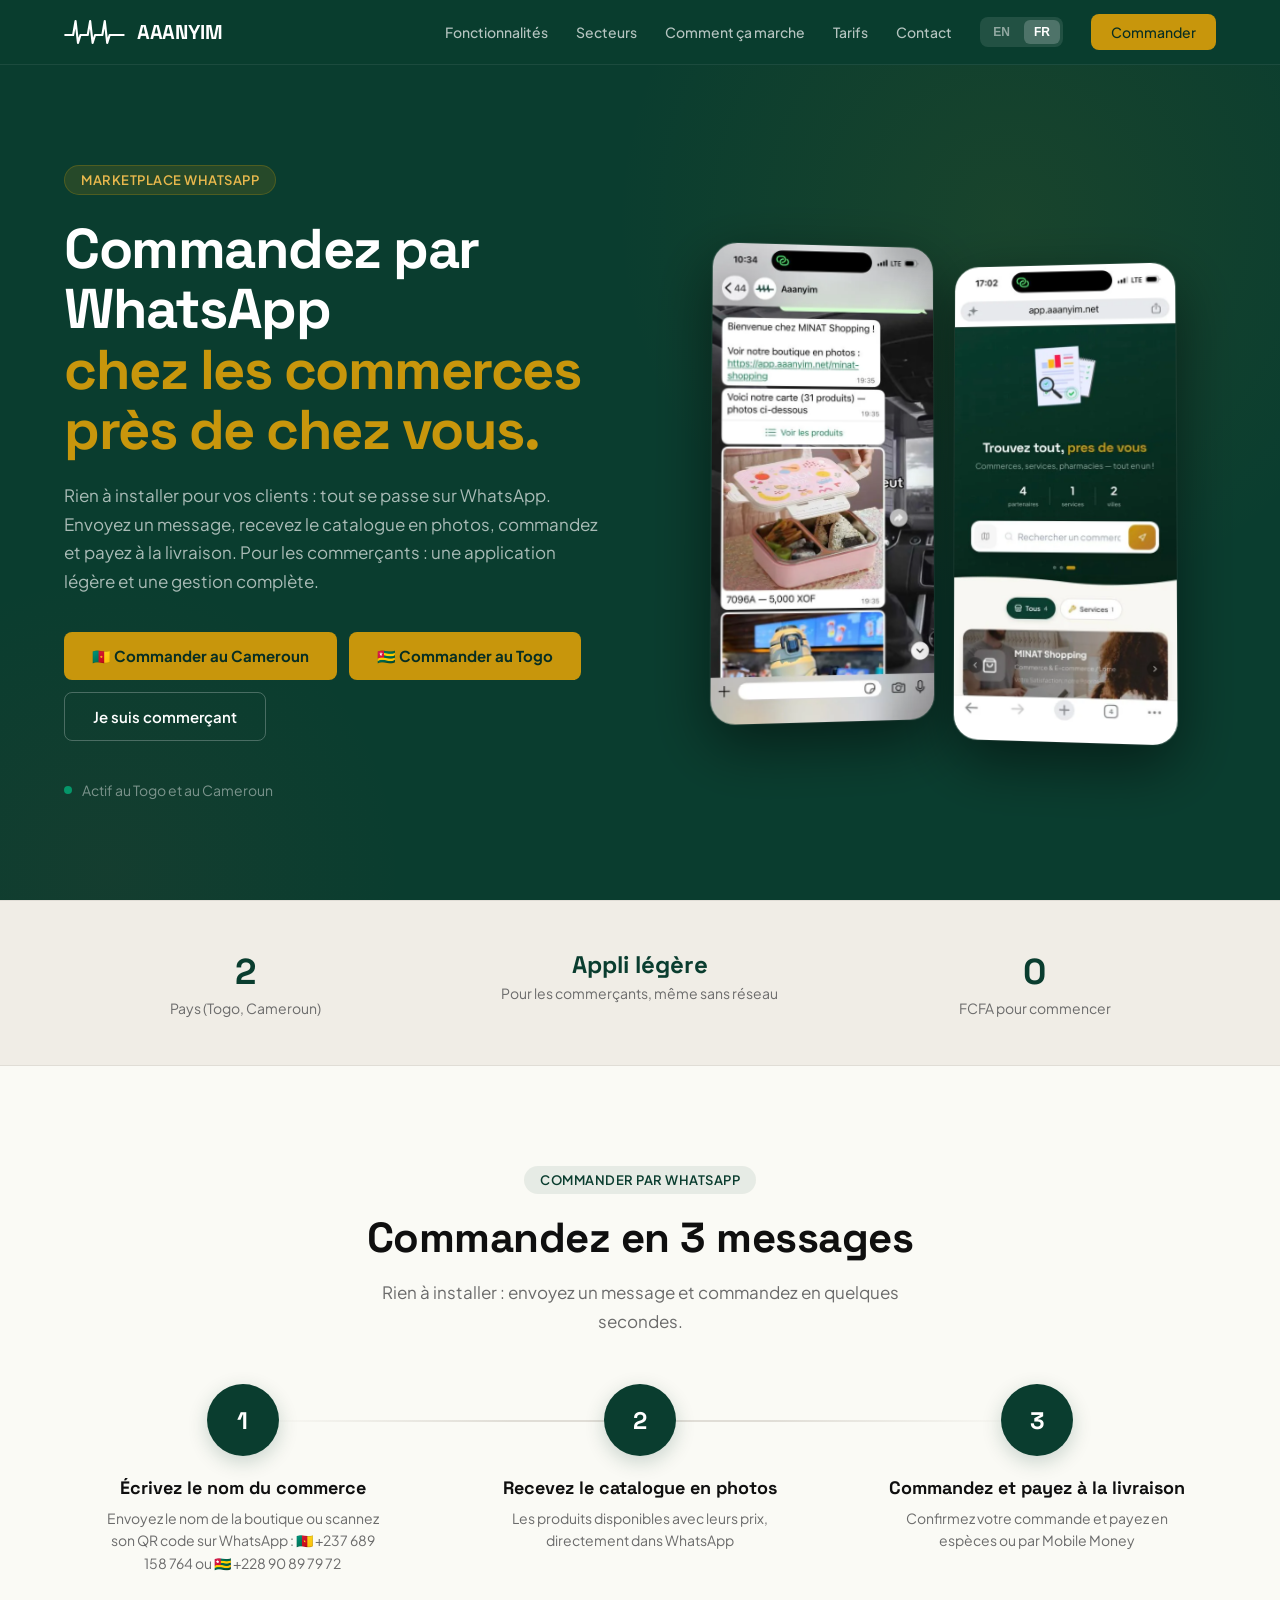
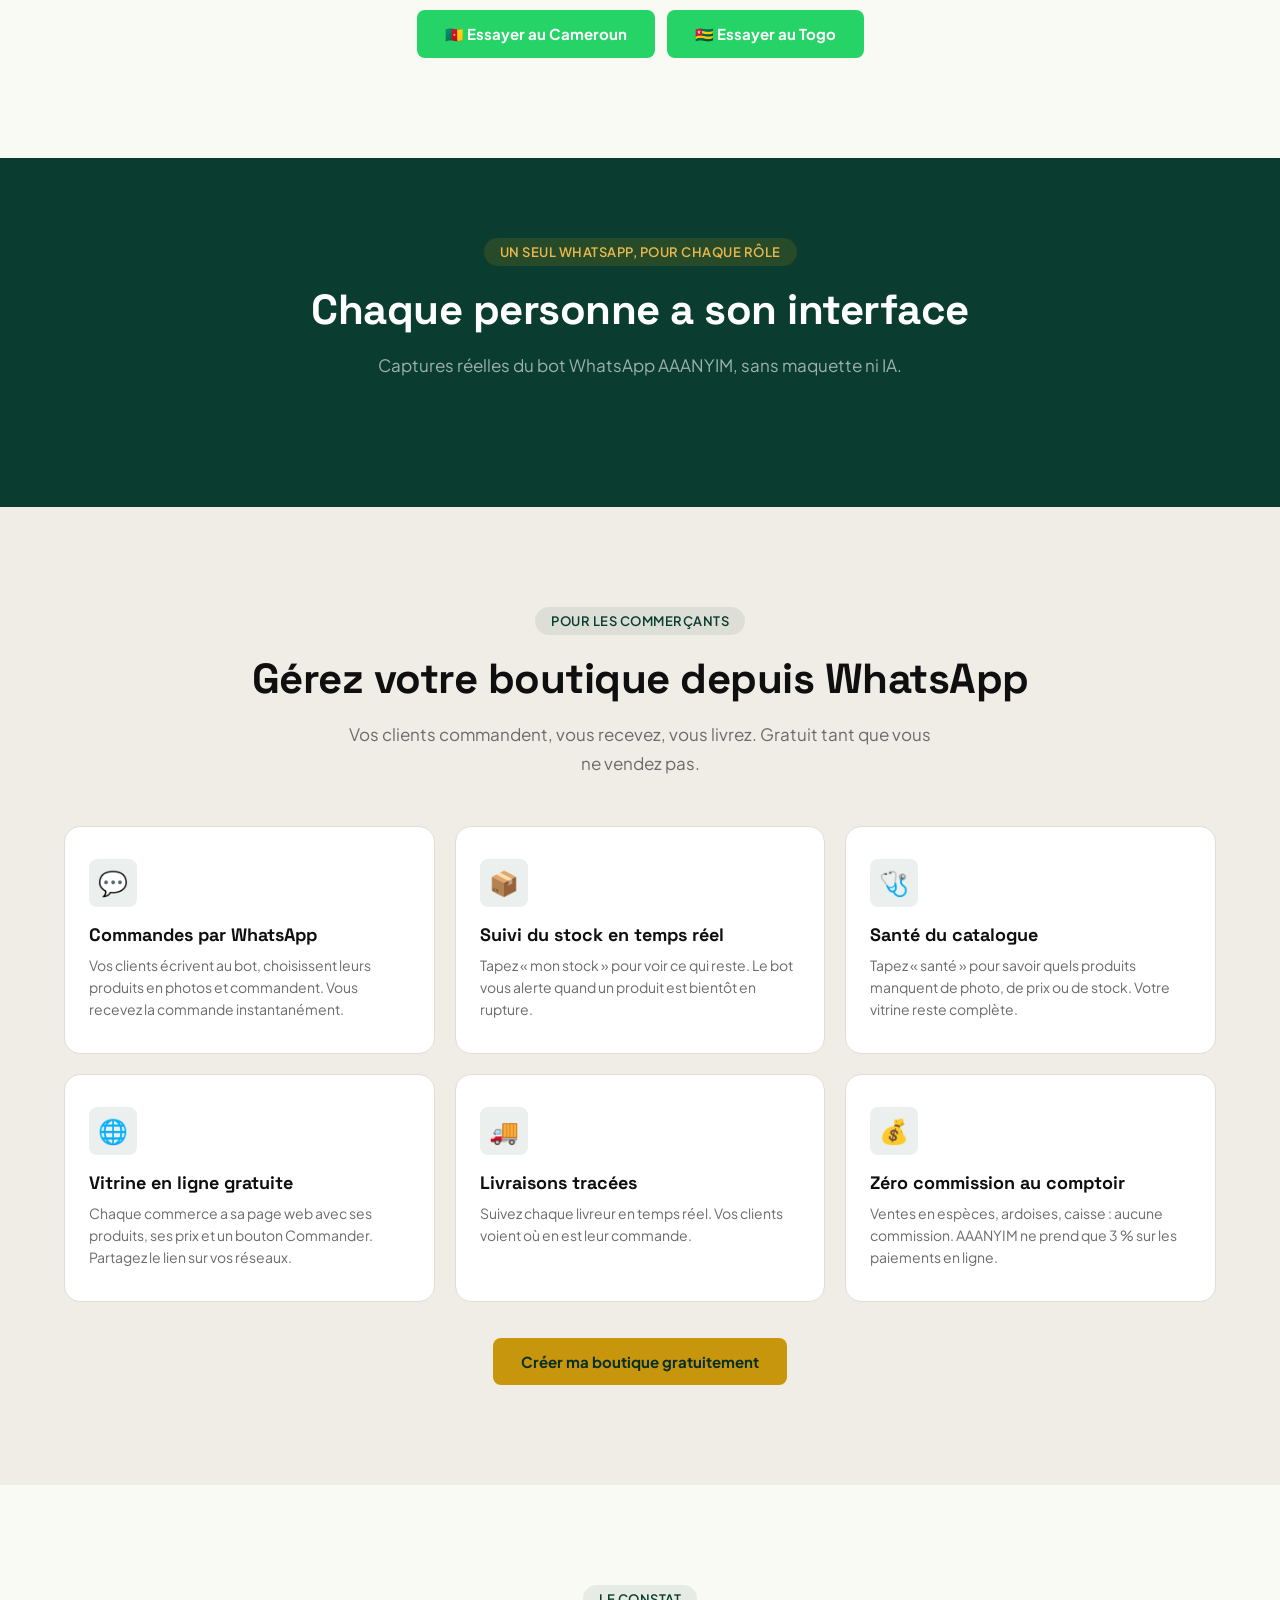
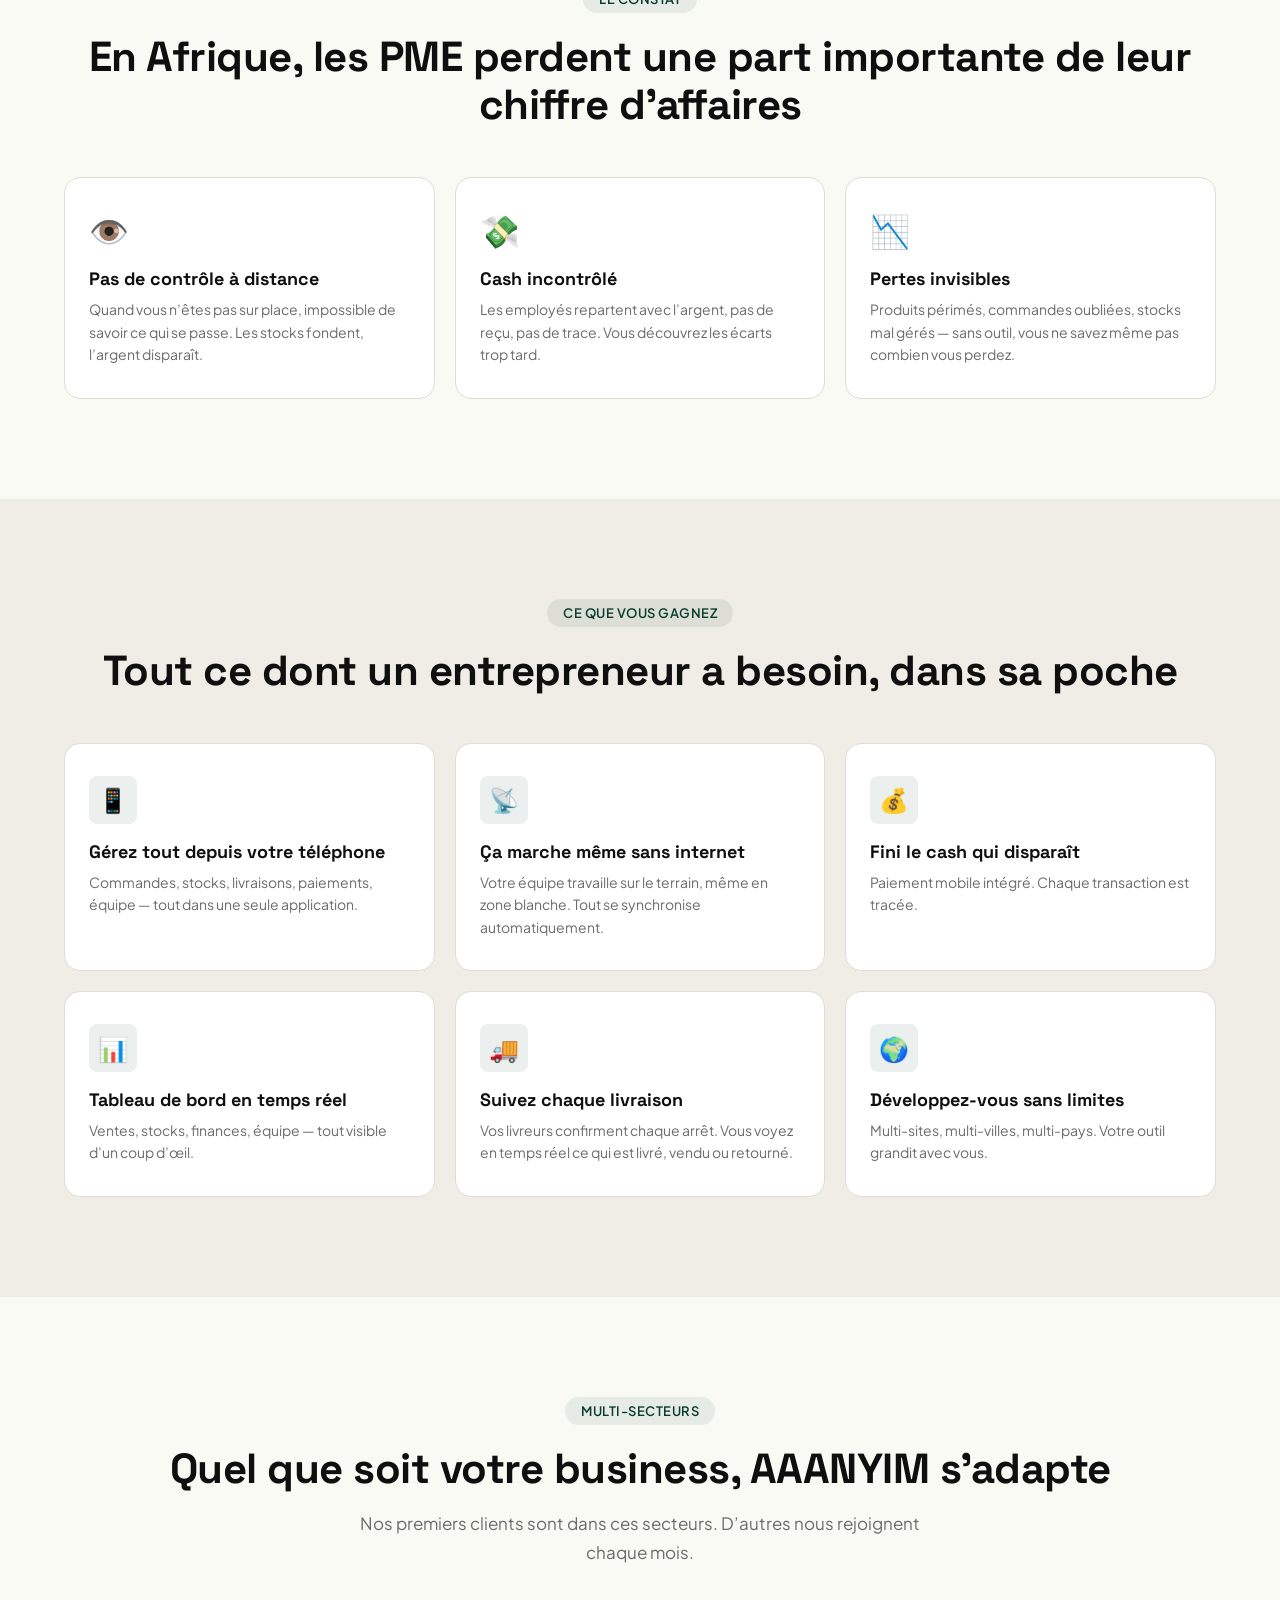
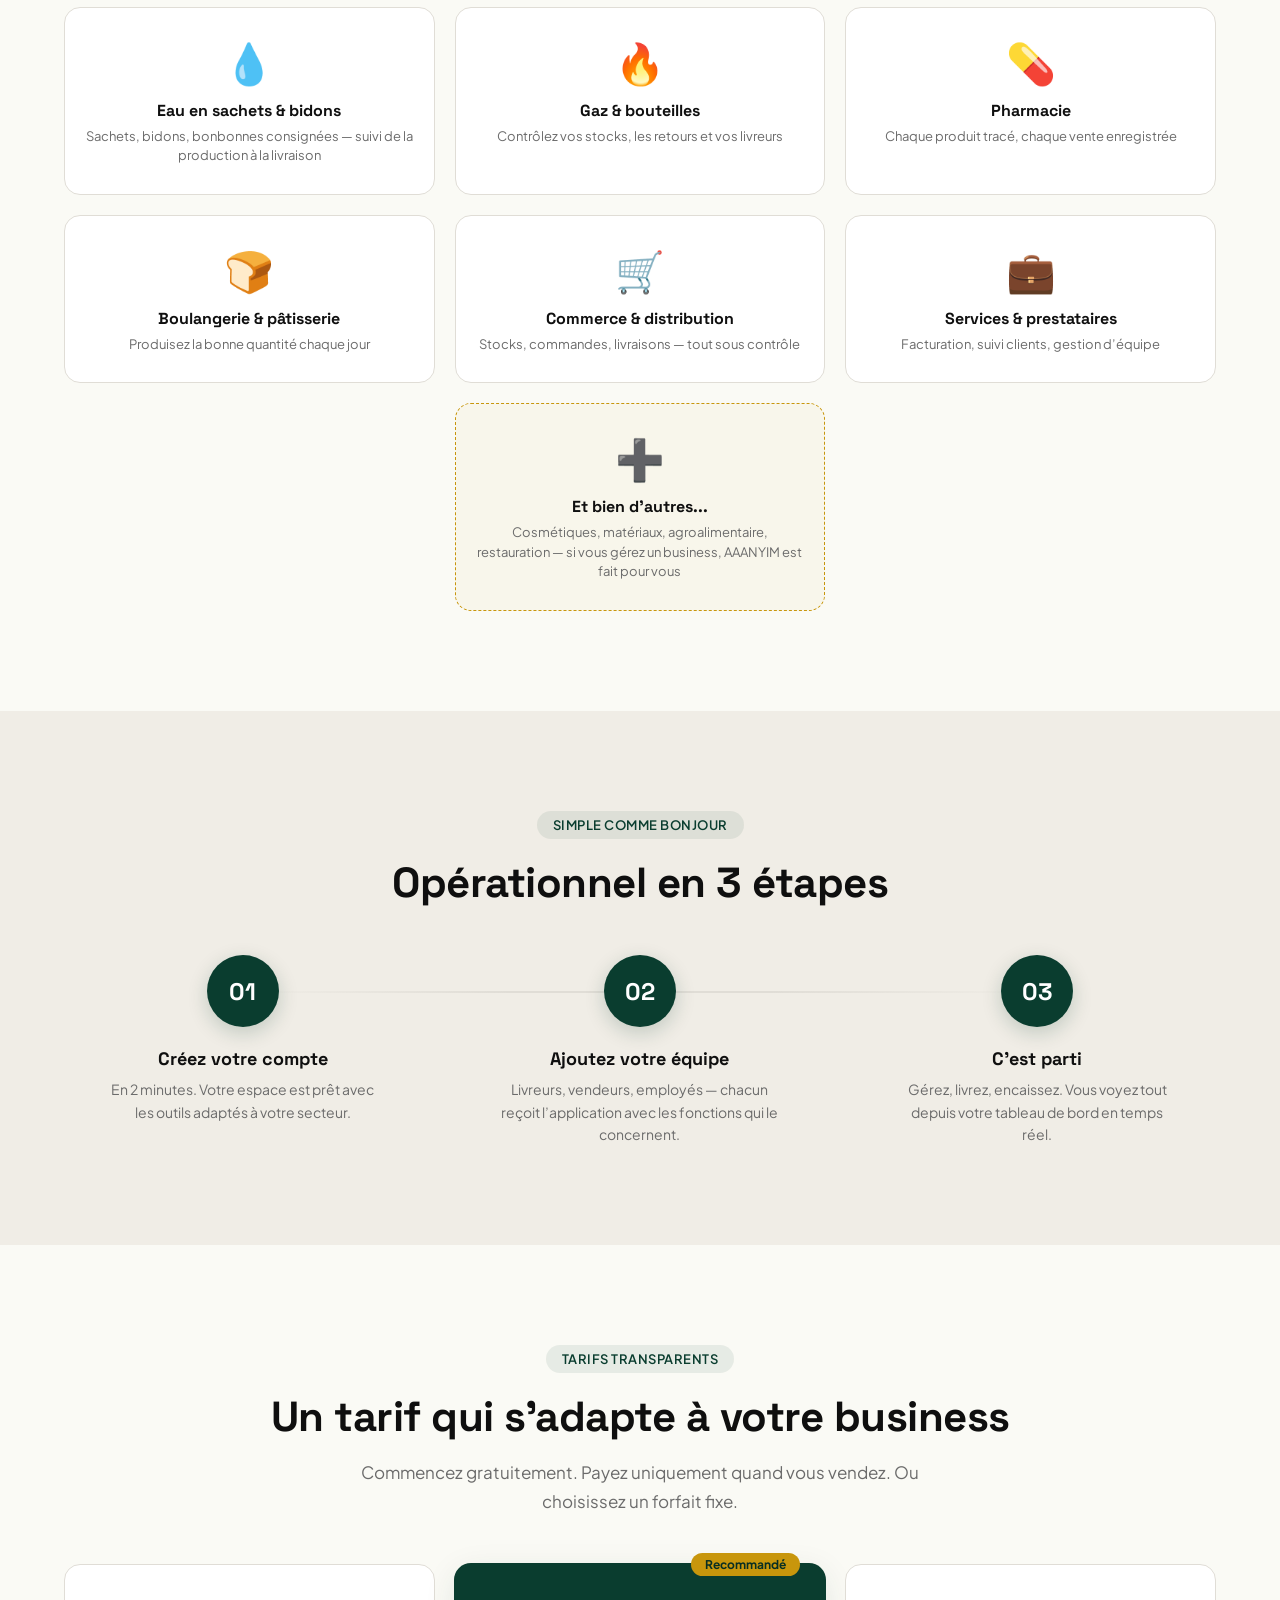
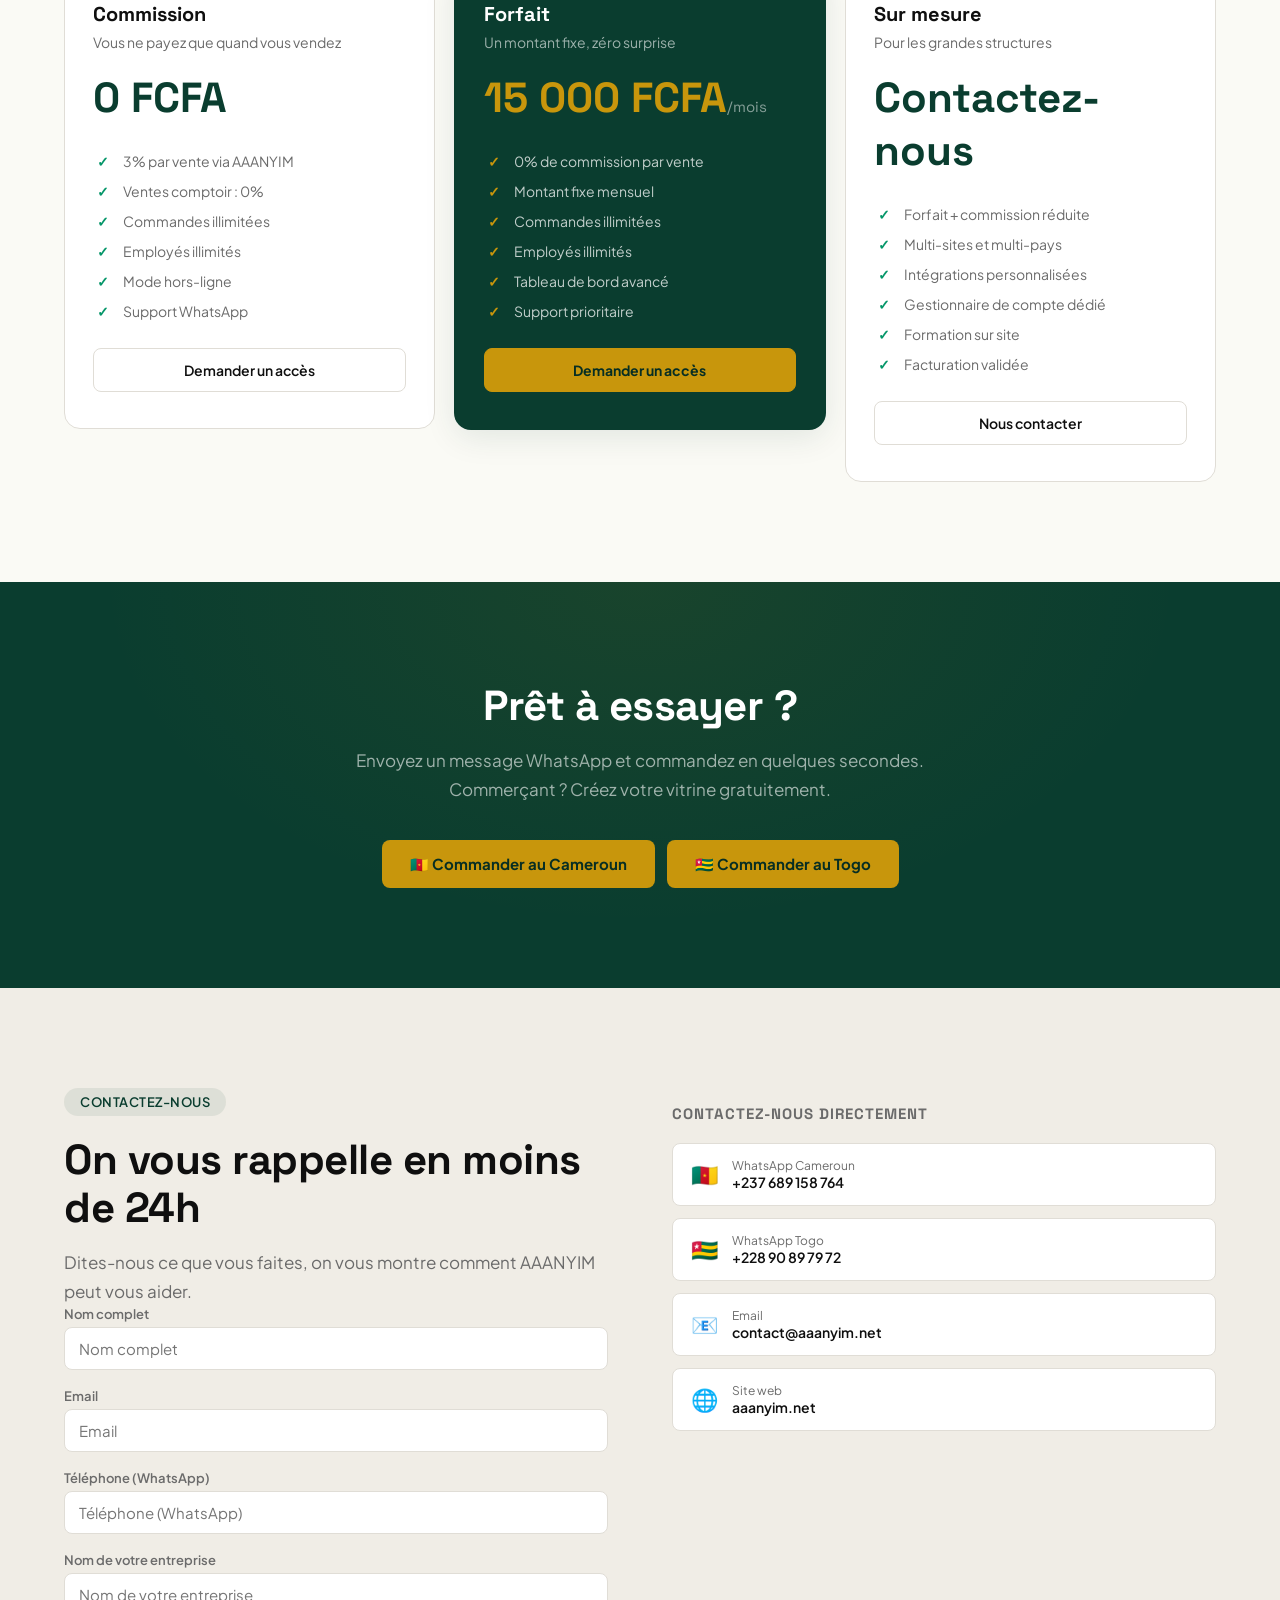
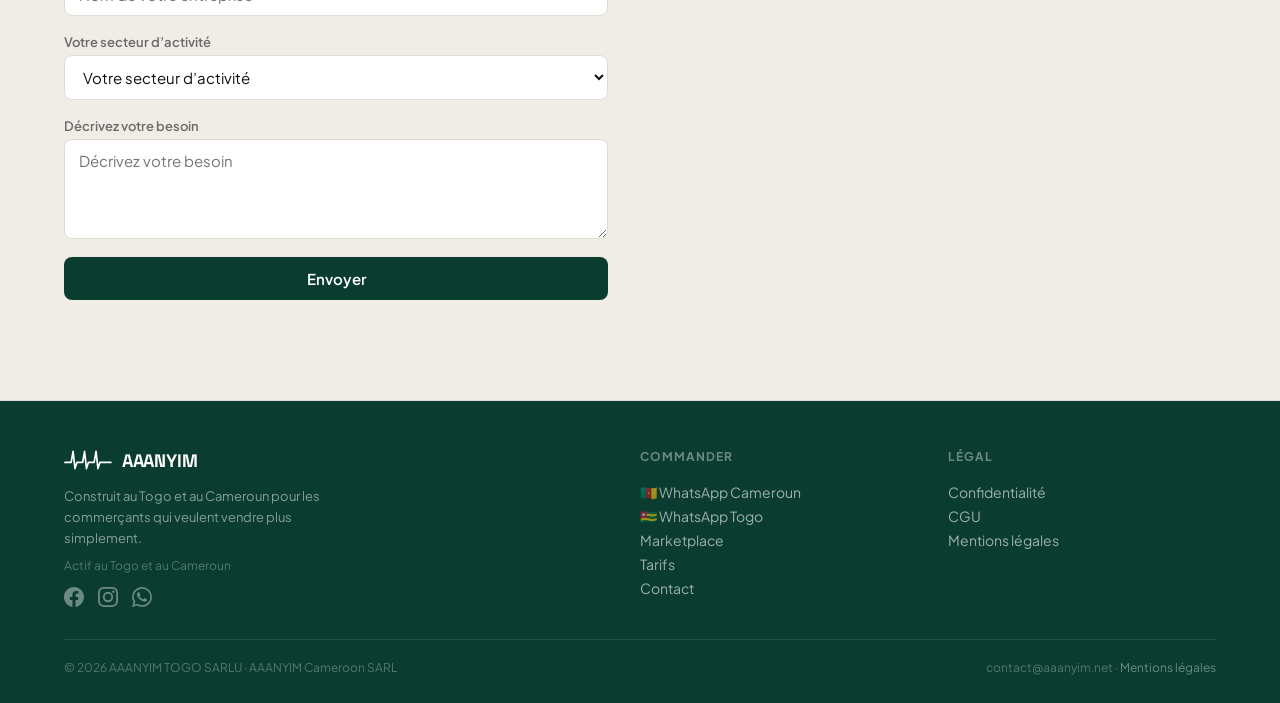
==== commit 280d0313: "fix: descriptions roles WhatsApp reelles + .gitignore .idea/ Sous-titre roles: captures du bot Whats" ====
--- a/index.html
+++ b/index.html
@@ -367,7 +367,7 @@
 <section class="section" id="roles" style="background:var(--forest);padding:80px 0"><div class="container" style="text-align:center">
   <span class="section-badge fade-up" style="background:rgba(200,150,12,0.15);color:var(--gold-light);border-color:rgba(200,150,12,0.25)" data-i18n="roles.badge">Un seul WhatsApp, pour chaque r&ocirc;le</span>
   <h2 class="section-title fade-up" style="color:#fff" data-i18n="roles.title">Chaque personne a son interface</h2>
-  <p class="section-subtitle fade-up" style="color:rgba(255,255,255,0.6);margin:0 auto 48px" data-i18n="roles.subtitle">Captures r&eacute;elles de l&rsquo;application AAANYIM &mdash; pas de maquette, pas d&rsquo;IA.</p>
+  <p class="section-subtitle fade-up" style="color:rgba(255,255,255,0.6);margin:0 auto 48px" data-i18n="roles.subtitle">Captures r&eacute;elles du bot WhatsApp AAANYIM, sans maquette ni IA.</p>
   <div id="roles-grid" style="display:flex;justify-content:center;gap:32px;flex-wrap:wrap"></div>
 </div></section>
 
@@ -499,8 +499,8 @@
   init: function() {
     var saved = localStorage.getItem('aaanyim-lang');
     this.current = (saved === 'fr' || saved === 'en') ? saved : 'fr';
-    this.locales.fr = {"nav":{"features":"Fonctionnalit\u00e9s","sectors":"Secteurs","how":"Comment \u00e7a marche","pricing":"Tarifs","contact":"Contact","cta":"Commander"},"hero":{"badge":"Marketplace WhatsApp","title_1":"Commandez par WhatsApp","title_2":"chez les commerces pr\u00e8s de chez vous.","subtitle":"Rien \u00e0 installer pour vos clients : tout se passe sur WhatsApp. Envoyez un message, recevez le catalogue en photos, commandez et payez \u00e0 la livraison. Pour les commer\u00e7ants : une application l\u00e9g\u00e8re et une gestion compl\u00e8te.","cta_cm":"\ud83c\udde8\ud83c\uddf2 Commander au Cameroun","cta_tg":"\ud83c\uddf9\ud83c\uddec Commander au Togo","cta_secondary":"Je suis commer\u00e7ant","trust":"Actif au Togo et au Cameroun"},"stats":{"s1_num":"2","s1_label":"Pays (Togo, Cameroun)","s2_num":"Appli l\u00e9g\u00e8re","s2_label":"Pour les commer\u00e7ants, m\u00eame sans r\u00e9seau","s3_num":"0","s3_label":"FCFA pour commencer"},"whatsapp":{"step1_title":"\u00c9crivez le nom du commerce","step1_desc":"Envoyez le nom de la boutique ou scannez son QR code sur WhatsApp : \ud83c\udde8\ud83c\uddf2 +237 689 158 764 ou \ud83c\uddf9\ud83c\uddec +228 90 89 79 72","try_cm":"\ud83c\udde8\ud83c\uddf2 Essayer au Cameroun","try_tg":"\ud83c\uddf9\ud83c\uddec Essayer au Togo","subtitle":"Rien \u00e0 installer : envoyez un message et commandez en quelques secondes.","step2_title":"Recevez le catalogue en photos","step2_desc":"Les produits disponibles avec leurs prix, directement dans WhatsApp","step3_title":"Commandez et payez \u00e0 la livraison","step3_desc":"Confirmez votre commande et payez en esp\u00e8ces ou par Mobile Money"},"problem":{"badge":"Le constat","title":"En Afrique, les PME perdent une part importante de leur chiffre d\u2019affaires","cards":[{"icon":"\ud83d\udc41\ufe0f","title":"Pas de contr\u00f4le \u00e0 distance","desc":"Quand vous n\u2019\u00eates pas sur place, impossible de savoir ce qui se passe. Les stocks fondent, l\u2019argent dispara\u00eet."},{"icon":"\ud83d\udcb8","title":"Cash incontr\u00f4l\u00e9","desc":"Les employ\u00e9s repartent avec l\u2019argent, pas de re\u00e7u, pas de trace. Vous d\u00e9couvrez les \u00e9carts trop tard."},{"icon":"\ud83d\udcc9","title":"Pertes invisibles","desc":"Produits p\u00e9rim\u00e9s, commandes oubli\u00e9es, stocks mal g\u00e9r\u00e9s \u2014 sans outil, vous ne savez m\u00eame pas combien vous perdez."}]},"sectors":{"badge":"Multi-secteurs","title":"Quel que soit votre business, AAANYIM s\u2019adapte","subtitle":"Nos premiers clients sont dans ces secteurs. D\u2019autres nous rejoignent chaque mois.","list":[{"icon":"\ud83d\udca7","name":"Eau en sachets & bidons","desc":"Sachets, bidons, bonbonnes consign\u00e9es \u2014 suivi de la production \u00e0 la livraison"},{"icon":"\ud83d\udd25","name":"Gaz & bouteilles","desc":"Contr\u00f4lez vos stocks, les retours et vos livreurs"},{"icon":"\ud83d\udc8a","name":"Pharmacie","desc":"Chaque produit trac\u00e9, chaque vente enregistr\u00e9e"},{"icon":"\ud83c\udf5e","name":"Boulangerie & p\u00e2tisserie","desc":"Produisez la bonne quantit\u00e9 chaque jour"},{"icon":"\ud83d\uded2","name":"Commerce & distribution","desc":"Stocks, commandes, livraisons \u2014 tout sous contr\u00f4le"},{"icon":"\ud83d\udcbc","name":"Services & prestataires","desc":"Facturation, suivi clients, gestion d\u2019\u00e9quipe"},{"icon":"\u2795","name":"Et bien d\u2019autres...","desc":"Cosm\u00e9tiques, mat\u00e9riaux, agroalimentaire, restauration \u2014 si vous g\u00e9rez un business, AAANYIM est fait pour vous"}]},"solution":{"badge":"Ce que vous gagnez","title":"Tout ce dont un entrepreneur a besoin, dans sa poche","features":[{"icon":"\ud83d\udcf1","title":"G\u00e9rez tout depuis votre t\u00e9l\u00e9phone","desc":"Commandes, stocks, livraisons, paiements, \u00e9quipe \u2014 tout dans une seule application."},{"icon":"\ud83d\udce1","title":"\u00c7a marche m\u00eame sans internet","desc":"Votre \u00e9quipe travaille sur le terrain, m\u00eame en zone blanche. Tout se synchronise automatiquement."},{"icon":"\ud83d\udcb0","title":"Fini le cash qui dispara\u00eet","desc":"Paiement mobile int\u00e9gr\u00e9. Chaque transaction est trac\u00e9e."},{"icon":"\ud83d\udcca","title":"Tableau de bord en temps r\u00e9el","desc":"Ventes, stocks, finances, \u00e9quipe \u2014 tout visible d\u2019un coup d\u2019\u0153il."},{"icon":"\ud83d\ude9a","title":"Suivez chaque livraison","desc":"Vos livreurs confirment chaque arr\u00eat. Vous voyez en temps r\u00e9el ce qui est livr\u00e9, vendu ou retourn\u00e9."},{"icon":"\ud83c\udf0d","title":"D\u00e9veloppez-vous sans limites","desc":"Multi-sites, multi-villes, multi-pays. Votre outil grandit avec vous."}]},"how":{"badge":"Simple comme bonjour","title":"Op\u00e9rationnel en 3 \u00e9tapes","steps":[{"num":"01","title":"Cr\u00e9ez votre compte","desc":"En 2 minutes. Votre espace est pr\u00eat avec les outils adapt\u00e9s \u00e0 votre secteur."},{"num":"02","title":"Ajoutez votre \u00e9quipe","desc":"Livreurs, vendeurs, employ\u00e9s \u2014 chacun re\u00e7oit l\u2019application avec les fonctions qui le concernent."},{"num":"03","title":"C\u2019est parti","desc":"G\u00e9rez, livrez, encaissez. Vous voyez tout depuis votre tableau de bord en temps r\u00e9el."}]},"pricing":{"badge":"Tarifs transparents","title":"Un tarif qui s\u2019adapte \u00e0 votre business","subtitle":"Commencez gratuitement. Payez uniquement quand vous vendez. Ou choisissez un forfait fixe.","cta":"Demander un acc\u00e8s","cta_enterprise":"Nous contacter","popular":"Recommand\u00e9","plans":[{"name":"Commission","price":"0 FCFA","desc":"Vous ne payez que quand vous vendez","features":["3% par vente via AAANYIM","Ventes comptoir : 0%","Commandes illimit\u00e9es","Employ\u00e9s illimit\u00e9s","Mode hors-ligne","Support WhatsApp"]},{"name":"Forfait","price":"15 000 FCFA","period":"/mois","desc":"Un montant fixe, z\u00e9ro surprise","popular":true,"features":["0% de commission par vente","Montant fixe mensuel","Commandes illimit\u00e9es","Employ\u00e9s illimit\u00e9s","Tableau de bord avanc\u00e9","Support prioritaire"]},{"name":"Sur mesure","price":"Contactez-nous","desc":"Pour les grandes structures","features":["Forfait + commission r\u00e9duite","Multi-sites et multi-pays","Int\u00e9grations personnalis\u00e9es","Gestionnaire de compte d\u00e9di\u00e9","Formation sur site","Facturation valid\u00e9e"]}]},"cta_section":{"title":"Pr\u00eat \u00e0 essayer ?","subtitle":"Envoyez un message WhatsApp et commandez en quelques secondes. Commer\u00e7ant ? Cr\u00e9ez votre vitrine gratuitement.","cta_cm":"\ud83c\udde8\ud83c\uddf2 Commander au Cameroun","cta_tg":"\ud83c\uddf9\ud83c\uddec Commander au Togo"},"contact":{"badge":"Contactez-nous","title":"On vous rappelle en moins de 24h","subtitle":"Dites-nous ce que vous faites, on vous montre comment AAANYIM peut vous aider.","whatsapp_label":"Nous \u00e9crire sur WhatsApp","form":{"name":"Nom complet","email":"Email","phone":"T\u00e9l\u00e9phone (WhatsApp)","company":"Nom de votre entreprise","sector":"Votre secteur d\u2019activit\u00e9","sectors":["Commerce","Production","Services","Distribution","Restauration","Pharmacie","Autre"],"message":"D\u00e9crivez votre besoin","submit":"Envoyer","success":"Merci ! On vous contacte dans les 24h.","whatsapp":"Contactez-nous directement"}},"roles":{"badge":"Un seul WhatsApp, pour chaque r\u00f4le","title":"Chaque personne a son interface","subtitle":"Captures r\u00e9elles de l\u2019application AAANYIM \u2014 pas de maquette, pas d\u2019IA.","list":[{"key":"client","label":"Client","desc":"Parcourez le catalogue, commandez et suivez votre livraison.","img":"/img/role-client.webp"},{"key":"gerant","label":"G\u00e9rant","desc":"Tableau de bord, stocks, ventes et \u00e9quipe en un coup d\u2019\u0153il.","img":"/img/role-gerant.webp"},{"key":"livreur","label":"Livreur","desc":"Itin\u00e9raire, confirmations et retours en temps r\u00e9el.","img":"/img/role-livreur.webp"},{"key":"revendeur","label":"Revendeur","desc":"Passez vos commandes en gros et g\u00e9rez vos points de vente.","img":"/img/role-revendeur.webp"},{"key":"employe","label":"Employ\u00e9","desc":"Enregistrez les ventes et le stock sans acc\u00e8s aux finances.","img":"/img/role-employe.webp"}]},"footer":{"desc":"Commandez par WhatsApp chez les commerces pr\u00e8s de chez vous.","product":"Produit","legal":"L\u00e9gal","links":{"features":"Fonctionnalit\u00e9s","pricing":"Tarifs","demo":"D\u00e9mo","privacy":"Confidentialit\u00e9","terms":"CGU"},"copyright":"\u00a9 2026 AAANYIM TOGO SARLU \u00b7 AAANYIM Cameroon SARL"}};
-    this.locales.en = {"nav":{"features":"Features","sectors":"Sectors","how":"How it works","pricing":"Pricing","contact":"Contact","cta":"Order"},"hero":{"badge":"WhatsApp Marketplace","title_1":"Order on WhatsApp","title_2":"from shops near you.","subtitle":"Nothing to install for your customers: everything happens on WhatsApp. Send a message, browse the catalogue in photos, order and pay on delivery. For shop owners: a lightweight app and full management.","cta_cm":"\ud83c\udde8\ud83c\uddf2 Order in Cameroon","cta_tg":"\ud83c\uddf9\ud83c\uddec Order in Togo","cta_secondary":"I\u2019m a shop owner","trust":"Active in Togo and Cameroon"},"stats":{"s1_num":"2","s1_label":"Countries (Togo, Cameroon)","s2_num":"Lightweight app","s2_label":"For shop owners, even without network","s3_num":"0","s3_label":"FCFA to get started"},"whatsapp":{"step1_title":"Type the shop name","step1_desc":"Send the shop name or scan its QR code on WhatsApp: \ud83c\udde8\ud83c\uddf2 +237 689 158 764 or \ud83c\uddf9\ud83c\uddec +228 90 89 79 72","try_cm":"\ud83c\udde8\ud83c\uddf2 Try in Cameroon","try_tg":"\ud83c\uddf9\ud83c\uddec Try in Togo","subtitle":"Nothing to install: send a message and order in seconds.","step2_title":"Receive the catalogue in photos","step2_desc":"Available products with prices, right in WhatsApp","step3_title":"Order and pay on delivery","step3_desc":"Confirm your order and pay in cash or by Mobile Money"},"problem":{"badge":"The reality","title":"In Africa, SMEs lose a significant share of their revenue","cards":[{"icon":"\ud83d\udc41\ufe0f","title":"No remote control","desc":"When you\u2019re not on site, you have no idea what\u2019s happening. Stock vanishes, money disappears."},{"icon":"\ud83d\udcb8","title":"Uncontrolled cash","desc":"Employees leave with cash, no receipt, no trace. You find out about discrepancies too late."},{"icon":"\ud83d\udcc9","title":"Invisible losses","desc":"Expired products, forgotten orders, mismanaged stock \u2014 without a tool, you don\u2019t even know how much you\u2019re losing."}]},"sectors":{"badge":"All sectors","title":"Whatever your business, AAANYIM adapts","subtitle":"Our first clients are in these sectors. More join every month.","list":[{"icon":"\ud83d\udca7","name":"Sachet water & bottles","desc":"Tracked from production to delivery"},{"icon":"\ud83d\udd25","name":"Gas & cylinders","desc":"Control your stock, returns and drivers"},{"icon":"\ud83d\udc8a","name":"Pharmacy","desc":"Every product tracked, every sale recorded"},{"icon":"\ud83c\udf5e","name":"Bakery & pastry","desc":"Produce the right amount every day"},{"icon":"\ud83d\uded2","name":"Retail & distribution","desc":"Stock, orders, deliveries \u2014 all under control"},{"icon":"\ud83d\udcbc","name":"Services & freelancers","desc":"Invoicing, client tracking, team management"},{"icon":"\u2795","name":"And many more...","desc":"Cosmetics, materials, food, restaurants \u2014 if you run a business, AAANYIM is built for you"}]},"solution":{"badge":"What you gain","title":"Everything an entrepreneur needs, in their pocket","features":[{"icon":"\ud83d\udcf1","title":"Manage everything from your phone","desc":"Orders, stock, deliveries, payments, team \u2014 all in one app."},{"icon":"\ud83d\udce1","title":"Works even without internet","desc":"Your team works in the field, even offline. Everything syncs automatically."},{"icon":"\ud83d\udcb0","title":"No more disappearing cash","desc":"Built-in mobile payment. Every transaction is tracked."},{"icon":"\ud83d\udcca","title":"Real-time dashboard","desc":"Sales, stock, finances, team \u2014 all visible at a glance."},{"icon":"\ud83d\ude9a","title":"Track every delivery","desc":"Your drivers confirm each stop. Real-time visibility on what\u2019s delivered, sold, or returned."},{"icon":"\ud83c\udf0d","title":"Scale without limits","desc":"Multi-site, multi-city, multi-country. Your tool grows with you."}]},"how":{"badge":"Dead simple","title":"Up and running in 3 steps","steps":[{"num":"01","title":"Create your account","desc":"In 2 minutes. Your workspace is ready with tools for your sector."},{"num":"02","title":"Add your team","desc":"Drivers, sellers, employees \u2014 each gets the app with features for their role."},{"num":"03","title":"You\u2019re live","desc":"Manage, deliver, collect. See everything from your real-time dashboard."}]},"pricing":{"badge":"Transparent pricing","title":"Pricing that adapts to your business","subtitle":"Start free. Pay only when you sell. Or choose a fixed plan.","cta":"Request access","cta_enterprise":"Contact us","popular":"Recommended","plans":[{"name":"Commission","price":"0 FCFA","desc":"You only pay when you sell","features":["3% per sale via AAANYIM","Counter sales: 0%","Unlimited orders","Unlimited employees","Offline mode","WhatsApp support"]},{"name":"Flat rate","price":"15,000 FCFA","period":"/month","desc":"A fixed amount, zero surprises","popular":true,"features":["0% commission per sale","Fixed monthly amount","Unlimited orders","Unlimited employees","Advanced dashboard","Priority support"]},{"name":"Custom","price":"Contact us","desc":"For large operations","features":["Flat rate + reduced commission","Multi-site & multi-country","Custom integrations","Dedicated account manager","On-site training","Validated invoicing"]}]},"cta_section":{"title":"Ready to try?","subtitle":"Send a WhatsApp message and order in seconds. Shop owner? Create your free storefront.","cta_cm":"\ud83c\udde8\ud83c\uddf2 Order in Cameroon","cta_tg":"\ud83c\uddf9\ud83c\uddec Order in Togo"},"contact":{"badge":"Contact us","title":"We\u2019ll get back to you within 24h","subtitle":"Tell us what you do, we\u2019ll show you how AAANYIM can help.","whatsapp_label":"Message us on WhatsApp","form":{"name":"Full name","email":"Email","phone":"Phone (WhatsApp)","company":"Your company name","sector":"Your sector","sectors":["Retail","Production","Services","Distribution","Food & restaurant","Pharmacy","Other"],"message":"Describe your needs","submit":"Send","success":"Thanks! We\u2019ll contact you within 24h.","whatsapp":"Contact us directly"}},"roles":{"badge":"One WhatsApp, every role","title":"Each person gets their own interface","subtitle":"Real screenshots from the AAANYIM app \u2014 no mockup, no AI.","list":[{"key":"client","label":"Customer","desc":"Browse the catalogue, order and track your delivery.","img":"/img/role-client.webp"},{"key":"gerant","label":"Manager","desc":"Dashboard, stock, sales and team at a glance.","img":"/img/role-gerant.webp"},{"key":"livreur","label":"Driver","desc":"Route, confirmations and returns in real time.","img":"/img/role-livreur.webp"},{"key":"revendeur","label":"Reseller","desc":"Place bulk orders and manage your points of sale.","img":"/img/role-revendeur.webp"},{"key":"employe","label":"Employee","desc":"Record sales and stock without access to finances.","img":"/img/role-employe.webp"}]},"footer":{"desc":"Order on WhatsApp from shops near you.","product":"Product","legal":"Legal","links":{"features":"Features","pricing":"Pricing","demo":"Demo","privacy":"Privacy","terms":"Terms"},"copyright":"\u00a9 2026 AAANYIM TOGO SARLU \u00b7 AAANYIM Cameroon SARL"}};
+    this.locales.fr = {"nav":{"features":"Fonctionnalit\u00e9s","sectors":"Secteurs","how":"Comment \u00e7a marche","pricing":"Tarifs","contact":"Contact","cta":"Commander"},"hero":{"badge":"Marketplace WhatsApp","title_1":"Commandez par WhatsApp","title_2":"chez les commerces pr\u00e8s de chez vous.","subtitle":"Rien \u00e0 installer pour vos clients : tout se passe sur WhatsApp. Envoyez un message, recevez le catalogue en photos, commandez et payez \u00e0 la livraison. Pour les commer\u00e7ants : une application l\u00e9g\u00e8re et une gestion compl\u00e8te.","cta_cm":"\ud83c\udde8\ud83c\uddf2 Commander au Cameroun","cta_tg":"\ud83c\uddf9\ud83c\uddec Commander au Togo","cta_secondary":"Je suis commer\u00e7ant","trust":"Actif au Togo et au Cameroun"},"stats":{"s1_num":"2","s1_label":"Pays (Togo, Cameroun)","s2_num":"Appli l\u00e9g\u00e8re","s2_label":"Pour les commer\u00e7ants, m\u00eame sans r\u00e9seau","s3_num":"0","s3_label":"FCFA pour commencer"},"whatsapp":{"step1_title":"\u00c9crivez le nom du commerce","step1_desc":"Envoyez le nom de la boutique ou scannez son QR code sur WhatsApp : \ud83c\udde8\ud83c\uddf2 +237 689 158 764 ou \ud83c\uddf9\ud83c\uddec +228 90 89 79 72","try_cm":"\ud83c\udde8\ud83c\uddf2 Essayer au Cameroun","try_tg":"\ud83c\uddf9\ud83c\uddec Essayer au Togo","subtitle":"Rien \u00e0 installer : envoyez un message et commandez en quelques secondes.","step2_title":"Recevez le catalogue en photos","step2_desc":"Les produits disponibles avec leurs prix, directement dans WhatsApp","step3_title":"Commandez et payez \u00e0 la livraison","step3_desc":"Confirmez votre commande et payez en esp\u00e8ces ou par Mobile Money"},"problem":{"badge":"Le constat","title":"En Afrique, les PME perdent une part importante de leur chiffre d\u2019affaires","cards":[{"icon":"\ud83d\udc41\ufe0f","title":"Pas de contr\u00f4le \u00e0 distance","desc":"Quand vous n\u2019\u00eates pas sur place, impossible de savoir ce qui se passe. Les stocks fondent, l\u2019argent dispara\u00eet."},{"icon":"\ud83d\udcb8","title":"Cash incontr\u00f4l\u00e9","desc":"Les employ\u00e9s repartent avec l\u2019argent, pas de re\u00e7u, pas de trace. Vous d\u00e9couvrez les \u00e9carts trop tard."},{"icon":"\ud83d\udcc9","title":"Pertes invisibles","desc":"Produits p\u00e9rim\u00e9s, commandes oubli\u00e9es, stocks mal g\u00e9r\u00e9s \u2014 sans outil, vous ne savez m\u00eame pas combien vous perdez."}]},"sectors":{"badge":"Multi-secteurs","title":"Quel que soit votre business, AAANYIM s\u2019adapte","subtitle":"Nos premiers clients sont dans ces secteurs. D\u2019autres nous rejoignent chaque mois.","list":[{"icon":"\ud83d\udca7","name":"Eau en sachets & bidons","desc":"Sachets, bidons, bonbonnes consign\u00e9es \u2014 suivi de la production \u00e0 la livraison"},{"icon":"\ud83d\udd25","name":"Gaz & bouteilles","desc":"Contr\u00f4lez vos stocks, les retours et vos livreurs"},{"icon":"\ud83d\udc8a","name":"Pharmacie","desc":"Chaque produit trac\u00e9, chaque vente enregistr\u00e9e"},{"icon":"\ud83c\udf5e","name":"Boulangerie & p\u00e2tisserie","desc":"Produisez la bonne quantit\u00e9 chaque jour"},{"icon":"\ud83d\uded2","name":"Commerce & distribution","desc":"Stocks, commandes, livraisons \u2014 tout sous contr\u00f4le"},{"icon":"\ud83d\udcbc","name":"Services & prestataires","desc":"Facturation, suivi clients, gestion d\u2019\u00e9quipe"},{"icon":"\u2795","name":"Et bien d\u2019autres...","desc":"Cosm\u00e9tiques, mat\u00e9riaux, agroalimentaire, restauration \u2014 si vous g\u00e9rez un business, AAANYIM est fait pour vous"}]},"solution":{"badge":"Ce que vous gagnez","title":"Tout ce dont un entrepreneur a besoin, dans sa poche","features":[{"icon":"\ud83d\udcf1","title":"G\u00e9rez tout depuis votre t\u00e9l\u00e9phone","desc":"Commandes, stocks, livraisons, paiements, \u00e9quipe \u2014 tout dans une seule application."},{"icon":"\ud83d\udce1","title":"\u00c7a marche m\u00eame sans internet","desc":"Votre \u00e9quipe travaille sur le terrain, m\u00eame en zone blanche. Tout se synchronise automatiquement."},{"icon":"\ud83d\udcb0","title":"Fini le cash qui dispara\u00eet","desc":"Paiement mobile int\u00e9gr\u00e9. Chaque transaction est trac\u00e9e."},{"icon":"\ud83d\udcca","title":"Tableau de bord en temps r\u00e9el","desc":"Ventes, stocks, finances, \u00e9quipe \u2014 tout visible d\u2019un coup d\u2019\u0153il."},{"icon":"\ud83d\ude9a","title":"Suivez chaque livraison","desc":"Vos livreurs confirment chaque arr\u00eat. Vous voyez en temps r\u00e9el ce qui est livr\u00e9, vendu ou retourn\u00e9."},{"icon":"\ud83c\udf0d","title":"D\u00e9veloppez-vous sans limites","desc":"Multi-sites, multi-villes, multi-pays. Votre outil grandit avec vous."}]},"how":{"badge":"Simple comme bonjour","title":"Op\u00e9rationnel en 3 \u00e9tapes","steps":[{"num":"01","title":"Cr\u00e9ez votre compte","desc":"En 2 minutes. Votre espace est pr\u00eat avec les outils adapt\u00e9s \u00e0 votre secteur."},{"num":"02","title":"Ajoutez votre \u00e9quipe","desc":"Livreurs, vendeurs, employ\u00e9s \u2014 chacun re\u00e7oit l\u2019application avec les fonctions qui le concernent."},{"num":"03","title":"C\u2019est parti","desc":"G\u00e9rez, livrez, encaissez. Vous voyez tout depuis votre tableau de bord en temps r\u00e9el."}]},"pricing":{"badge":"Tarifs transparents","title":"Un tarif qui s\u2019adapte \u00e0 votre business","subtitle":"Commencez gratuitement. Payez uniquement quand vous vendez. Ou choisissez un forfait fixe.","cta":"Demander un acc\u00e8s","cta_enterprise":"Nous contacter","popular":"Recommand\u00e9","plans":[{"name":"Commission","price":"0 FCFA","desc":"Vous ne payez que quand vous vendez","features":["3% par vente via AAANYIM","Ventes comptoir : 0%","Commandes illimit\u00e9es","Employ\u00e9s illimit\u00e9s","Mode hors-ligne","Support WhatsApp"]},{"name":"Forfait","price":"15 000 FCFA","period":"/mois","desc":"Un montant fixe, z\u00e9ro surprise","popular":true,"features":["0% de commission par vente","Montant fixe mensuel","Commandes illimit\u00e9es","Employ\u00e9s illimit\u00e9s","Tableau de bord avanc\u00e9","Support prioritaire"]},{"name":"Sur mesure","price":"Contactez-nous","desc":"Pour les grandes structures","features":["Forfait + commission r\u00e9duite","Multi-sites et multi-pays","Int\u00e9grations personnalis\u00e9es","Gestionnaire de compte d\u00e9di\u00e9","Formation sur site","Facturation valid\u00e9e"]}]},"cta_section":{"title":"Pr\u00eat \u00e0 essayer ?","subtitle":"Envoyez un message WhatsApp et commandez en quelques secondes. Commer\u00e7ant ? Cr\u00e9ez votre vitrine gratuitement.","cta_cm":"\ud83c\udde8\ud83c\uddf2 Commander au Cameroun","cta_tg":"\ud83c\uddf9\ud83c\uddec Commander au Togo"},"contact":{"badge":"Contactez-nous","title":"On vous rappelle en moins de 24h","subtitle":"Dites-nous ce que vous faites, on vous montre comment AAANYIM peut vous aider.","whatsapp_label":"Nous \u00e9crire sur WhatsApp","form":{"name":"Nom complet","email":"Email","phone":"T\u00e9l\u00e9phone (WhatsApp)","company":"Nom de votre entreprise","sector":"Votre secteur d\u2019activit\u00e9","sectors":["Commerce","Production","Services","Distribution","Restauration","Pharmacie","Autre"],"message":"D\u00e9crivez votre besoin","submit":"Envoyer","success":"Merci ! On vous contacte dans les 24h.","whatsapp":"Contactez-nous directement"}},"roles":{"badge":"Un seul WhatsApp, pour chaque r\u00f4le","title":"Chaque personne a son interface","subtitle":"Captures r\u00e9elles du bot WhatsApp AAANYIM, sans maquette ni IA.","list":[{"key":"client","label":"Client","desc":"Cherchez un commerce, recevez le catalogue en photos, commandez.","img":"/img/role-client.webp"},{"key":"gerant","label":"G\u00e9rant","desc":"Consultez votre stock, corrigez-le, suivez vos ventes et vos commandes.","img":"/img/role-gerant.webp"},{"key":"livreur","label":"Livreur","desc":"Recevez vos courses, confirmez la livraison avec photo et position.","img":"/img/role-livreur.webp"},{"key":"revendeur","label":"Revendeur","desc":"Passez vos commandes et suivez votre cr\u00e9dit.","img":"/img/role-revendeur.webp"},{"key":"employe","label":"Employ\u00e9","desc":"Faites vos demandes, valid\u00e9es par votre g\u00e9rant.","img":"/img/role-employe.webp"}]},"footer":{"desc":"Commandez par WhatsApp chez les commerces pr\u00e8s de chez vous.","product":"Produit","legal":"L\u00e9gal","links":{"features":"Fonctionnalit\u00e9s","pricing":"Tarifs","demo":"D\u00e9mo","privacy":"Confidentialit\u00e9","terms":"CGU"},"copyright":"\u00a9 2026 AAANYIM TOGO SARLU \u00b7 AAANYIM Cameroon SARL"}};
+    this.locales.en = {"nav":{"features":"Features","sectors":"Sectors","how":"How it works","pricing":"Pricing","contact":"Contact","cta":"Order"},"hero":{"badge":"WhatsApp Marketplace","title_1":"Order on WhatsApp","title_2":"from shops near you.","subtitle":"Nothing to install for your customers: everything happens on WhatsApp. Send a message, browse the catalogue in photos, order and pay on delivery. For shop owners: a lightweight app and full management.","cta_cm":"\ud83c\udde8\ud83c\uddf2 Order in Cameroon","cta_tg":"\ud83c\uddf9\ud83c\uddec Order in Togo","cta_secondary":"I\u2019m a shop owner","trust":"Active in Togo and Cameroon"},"stats":{"s1_num":"2","s1_label":"Countries (Togo, Cameroon)","s2_num":"Lightweight app","s2_label":"For shop owners, even without network","s3_num":"0","s3_label":"FCFA to get started"},"whatsapp":{"step1_title":"Type the shop name","step1_desc":"Send the shop name or scan its QR code on WhatsApp: \ud83c\udde8\ud83c\uddf2 +237 689 158 764 or \ud83c\uddf9\ud83c\uddec +228 90 89 79 72","try_cm":"\ud83c\udde8\ud83c\uddf2 Try in Cameroon","try_tg":"\ud83c\uddf9\ud83c\uddec Try in Togo","subtitle":"Nothing to install: send a message and order in seconds.","step2_title":"Receive the catalogue in photos","step2_desc":"Available products with prices, right in WhatsApp","step3_title":"Order and pay on delivery","step3_desc":"Confirm your order and pay in cash or by Mobile Money"},"problem":{"badge":"The reality","title":"In Africa, SMEs lose a significant share of their revenue","cards":[{"icon":"\ud83d\udc41\ufe0f","title":"No remote control","desc":"When you\u2019re not on site, you have no idea what\u2019s happening. Stock vanishes, money disappears."},{"icon":"\ud83d\udcb8","title":"Uncontrolled cash","desc":"Employees leave with cash, no receipt, no trace. You find out about discrepancies too late."},{"icon":"\ud83d\udcc9","title":"Invisible losses","desc":"Expired products, forgotten orders, mismanaged stock \u2014 without a tool, you don\u2019t even know how much you\u2019re losing."}]},"sectors":{"badge":"All sectors","title":"Whatever your business, AAANYIM adapts","subtitle":"Our first clients are in these sectors. More join every month.","list":[{"icon":"\ud83d\udca7","name":"Sachet water & bottles","desc":"Tracked from production to delivery"},{"icon":"\ud83d\udd25","name":"Gas & cylinders","desc":"Control your stock, returns and drivers"},{"icon":"\ud83d\udc8a","name":"Pharmacy","desc":"Every product tracked, every sale recorded"},{"icon":"\ud83c\udf5e","name":"Bakery & pastry","desc":"Produce the right amount every day"},{"icon":"\ud83d\uded2","name":"Retail & distribution","desc":"Stock, orders, deliveries \u2014 all under control"},{"icon":"\ud83d\udcbc","name":"Services & freelancers","desc":"Invoicing, client tracking, team management"},{"icon":"\u2795","name":"And many more...","desc":"Cosmetics, materials, food, restaurants \u2014 if you run a business, AAANYIM is built for you"}]},"solution":{"badge":"What you gain","title":"Everything an entrepreneur needs, in their pocket","features":[{"icon":"\ud83d\udcf1","title":"Manage everything from your phone","desc":"Orders, stock, deliveries, payments, team \u2014 all in one app."},{"icon":"\ud83d\udce1","title":"Works even without internet","desc":"Your team works in the field, even offline. Everything syncs automatically."},{"icon":"\ud83d\udcb0","title":"No more disappearing cash","desc":"Built-in mobile payment. Every transaction is tracked."},{"icon":"\ud83d\udcca","title":"Real-time dashboard","desc":"Sales, stock, finances, team \u2014 all visible at a glance."},{"icon":"\ud83d\ude9a","title":"Track every delivery","desc":"Your drivers confirm each stop. Real-time visibility on what\u2019s delivered, sold, or returned."},{"icon":"\ud83c\udf0d","title":"Scale without limits","desc":"Multi-site, multi-city, multi-country. Your tool grows with you."}]},"how":{"badge":"Dead simple","title":"Up and running in 3 steps","steps":[{"num":"01","title":"Create your account","desc":"In 2 minutes. Your workspace is ready with tools for your sector."},{"num":"02","title":"Add your team","desc":"Drivers, sellers, employees \u2014 each gets the app with features for their role."},{"num":"03","title":"You\u2019re live","desc":"Manage, deliver, collect. See everything from your real-time dashboard."}]},"pricing":{"badge":"Transparent pricing","title":"Pricing that adapts to your business","subtitle":"Start free. Pay only when you sell. Or choose a fixed plan.","cta":"Request access","cta_enterprise":"Contact us","popular":"Recommended","plans":[{"name":"Commission","price":"0 FCFA","desc":"You only pay when you sell","features":["3% per sale via AAANYIM","Counter sales: 0%","Unlimited orders","Unlimited employees","Offline mode","WhatsApp support"]},{"name":"Flat rate","price":"15,000 FCFA","period":"/month","desc":"A fixed amount, zero surprises","popular":true,"features":["0% commission per sale","Fixed monthly amount","Unlimited orders","Unlimited employees","Advanced dashboard","Priority support"]},{"name":"Custom","price":"Contact us","desc":"For large operations","features":["Flat rate + reduced commission","Multi-site & multi-country","Custom integrations","Dedicated account manager","On-site training","Validated invoicing"]}]},"cta_section":{"title":"Ready to try?","subtitle":"Send a WhatsApp message and order in seconds. Shop owner? Create your free storefront.","cta_cm":"\ud83c\udde8\ud83c\uddf2 Order in Cameroon","cta_tg":"\ud83c\uddf9\ud83c\uddec Order in Togo"},"contact":{"badge":"Contact us","title":"We\u2019ll get back to you within 24h","subtitle":"Tell us what you do, we\u2019ll show you how AAANYIM can help.","whatsapp_label":"Message us on WhatsApp","form":{"name":"Full name","email":"Email","phone":"Phone (WhatsApp)","company":"Your company name","sector":"Your sector","sectors":["Retail","Production","Services","Distribution","Food & restaurant","Pharmacy","Other"],"message":"Describe your needs","submit":"Send","success":"Thanks! We\u2019ll contact you within 24h.","whatsapp":"Contact us directly"}},"roles":{"badge":"One WhatsApp, every role","title":"Each person gets their own interface","subtitle":"Real screenshots of the AAANYIM WhatsApp bot, no mockup, no AI.","list":[{"key":"client","label":"Customer","desc":"Find a shop, receive the catalogue in photos, place your order.","img":"/img/role-client.webp"},{"key":"gerant","label":"Manager","desc":"Check your stock, update it, track your sales and orders.","img":"/img/role-gerant.webp"},{"key":"livreur","label":"Driver","desc":"Receive your runs, confirm delivery with photo and location.","img":"/img/role-livreur.webp"},{"key":"revendeur","label":"Reseller","desc":"Place your orders and track your credit.","img":"/img/role-revendeur.webp"},{"key":"employe","label":"Employee","desc":"Submit your requests, approved by your manager.","img":"/img/role-employe.webp"}]},"footer":{"desc":"Order on WhatsApp from shops near you.","product":"Product","legal":"Legal","links":{"features":"Features","pricing":"Pricing","demo":"Demo","privacy":"Privacy","terms":"Terms"},"copyright":"\u00a9 2026 AAANYIM TOGO SARLU \u00b7 AAANYIM Cameroon SARL"}};
     this.apply(); this.bindLangButtons(); return Promise.resolve();
   },
   t: function(key) { var keys = key.split('.'); var val = this.locales[this.current]; for (var i = 0; i < keys.length; i++) { if (val == null) return key; val = Array.isArray(val) ? val[parseInt(keys[i])] : val[keys[i]]; } return val != null ? val : key; },
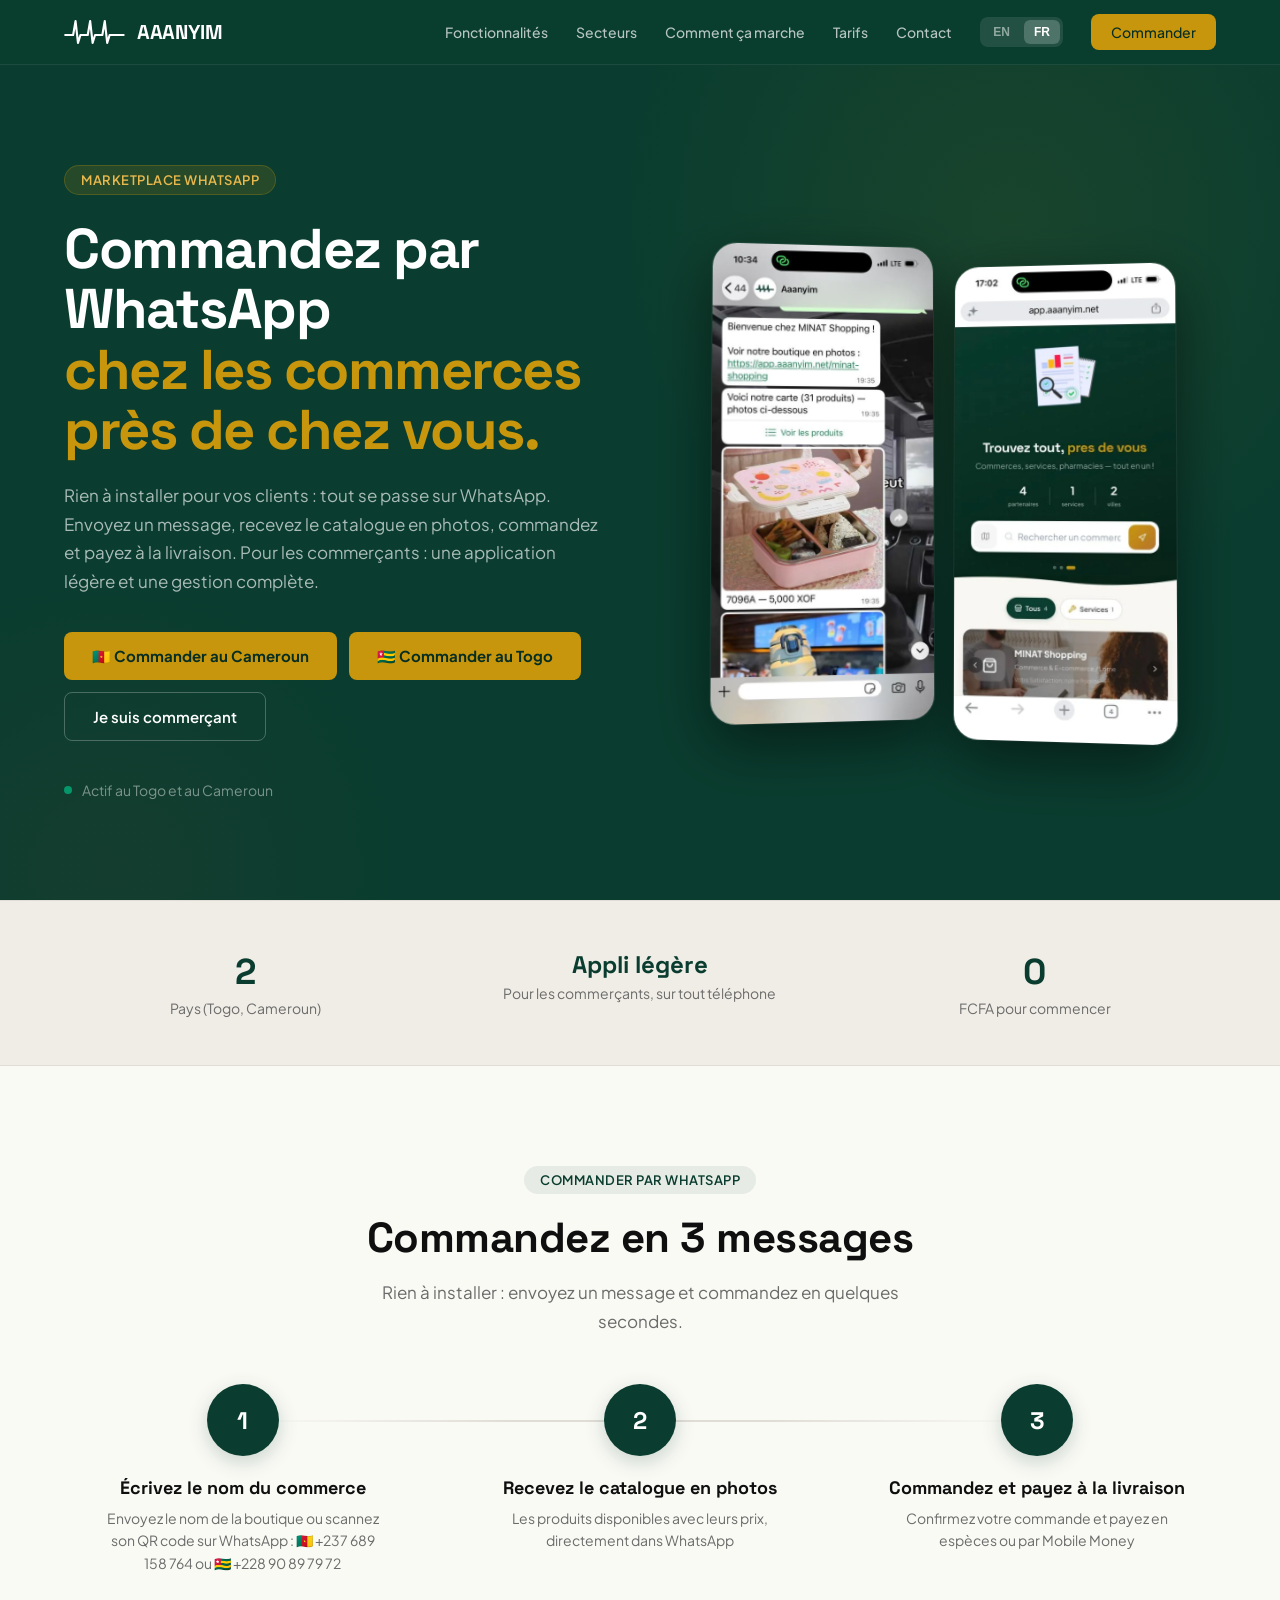
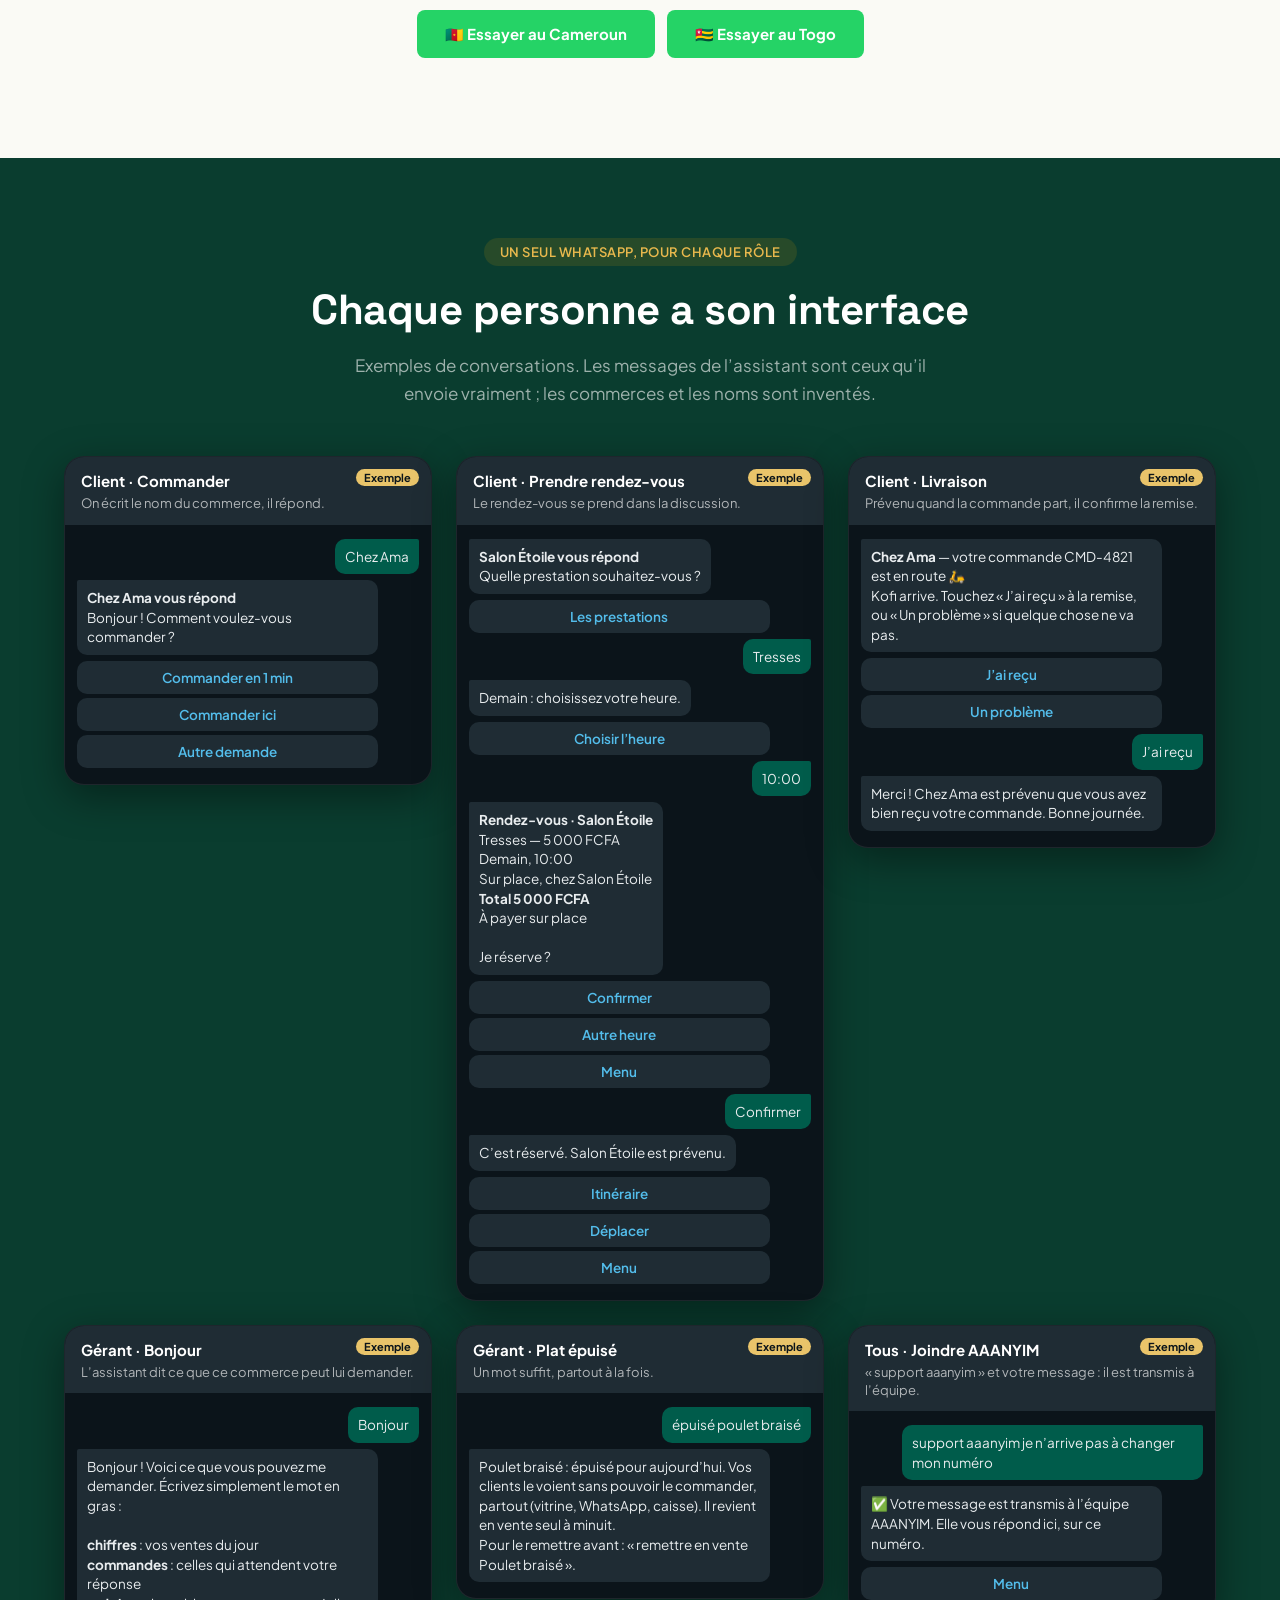
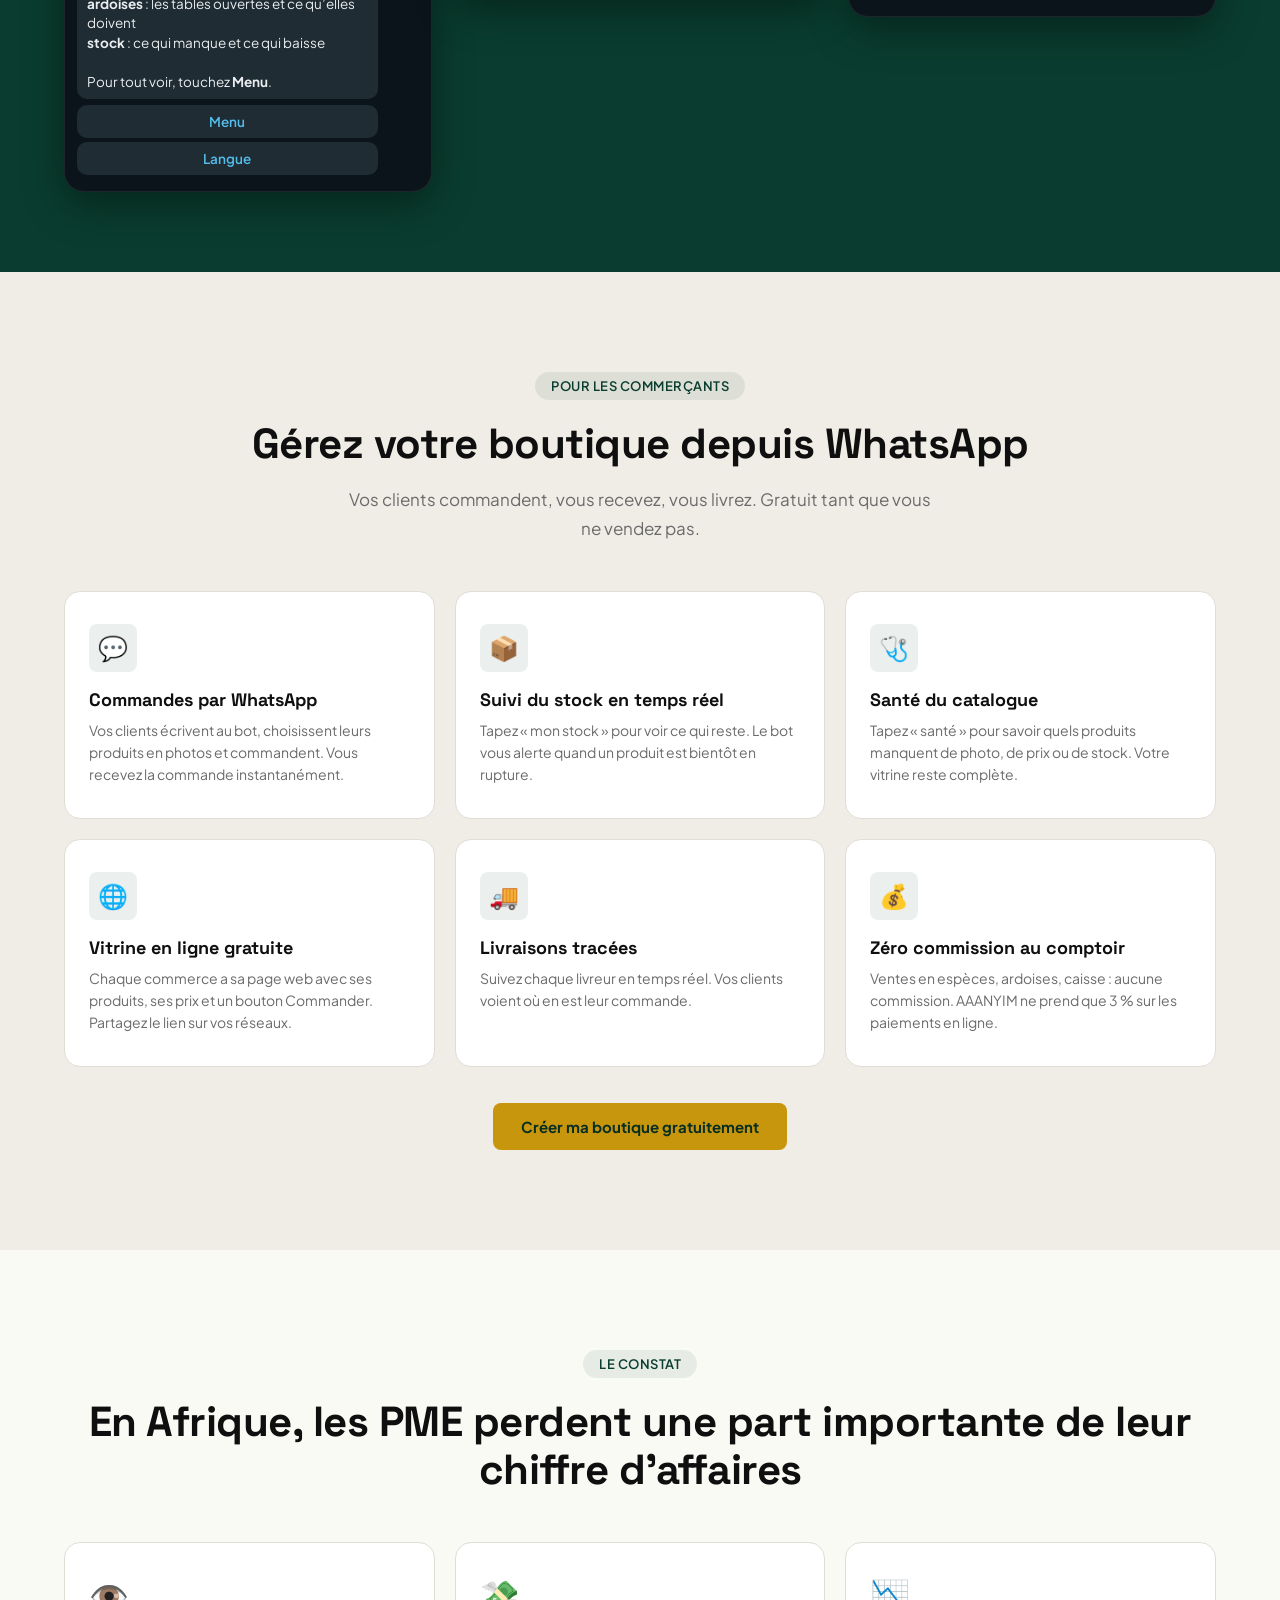
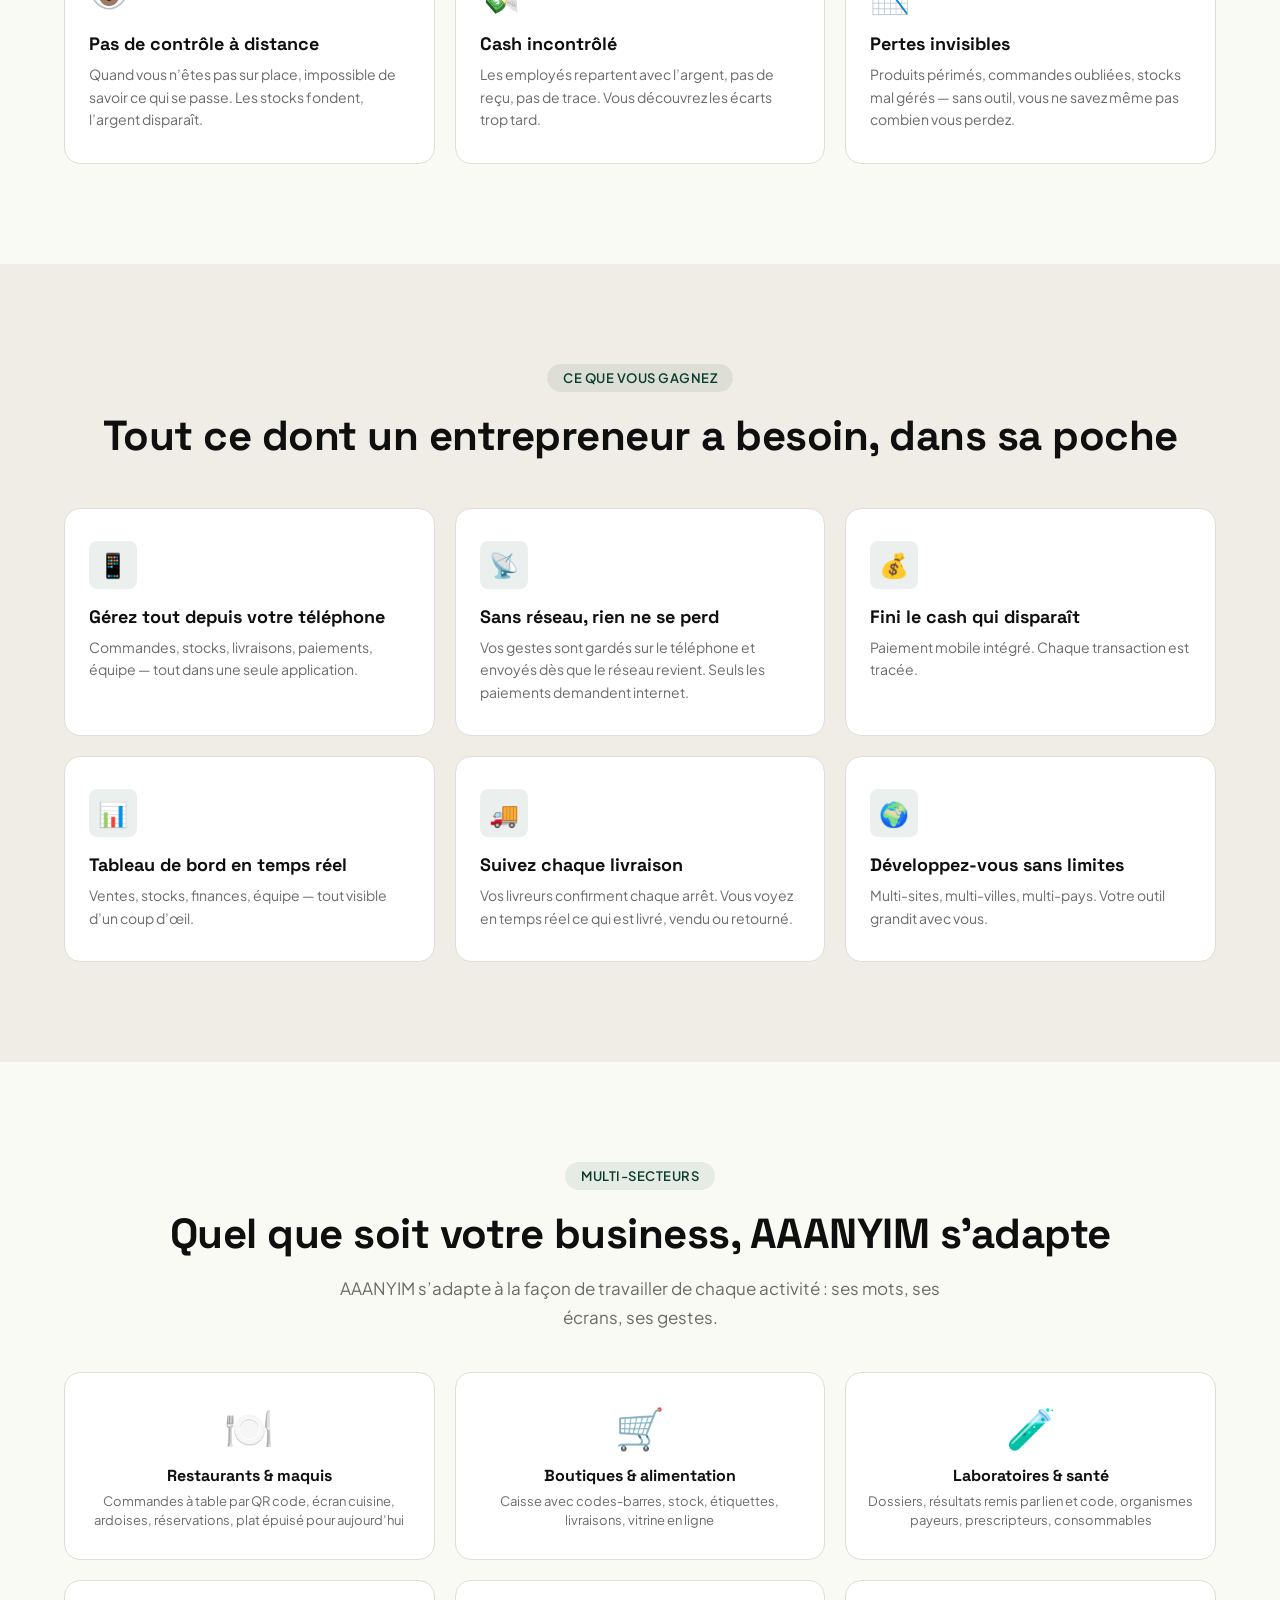
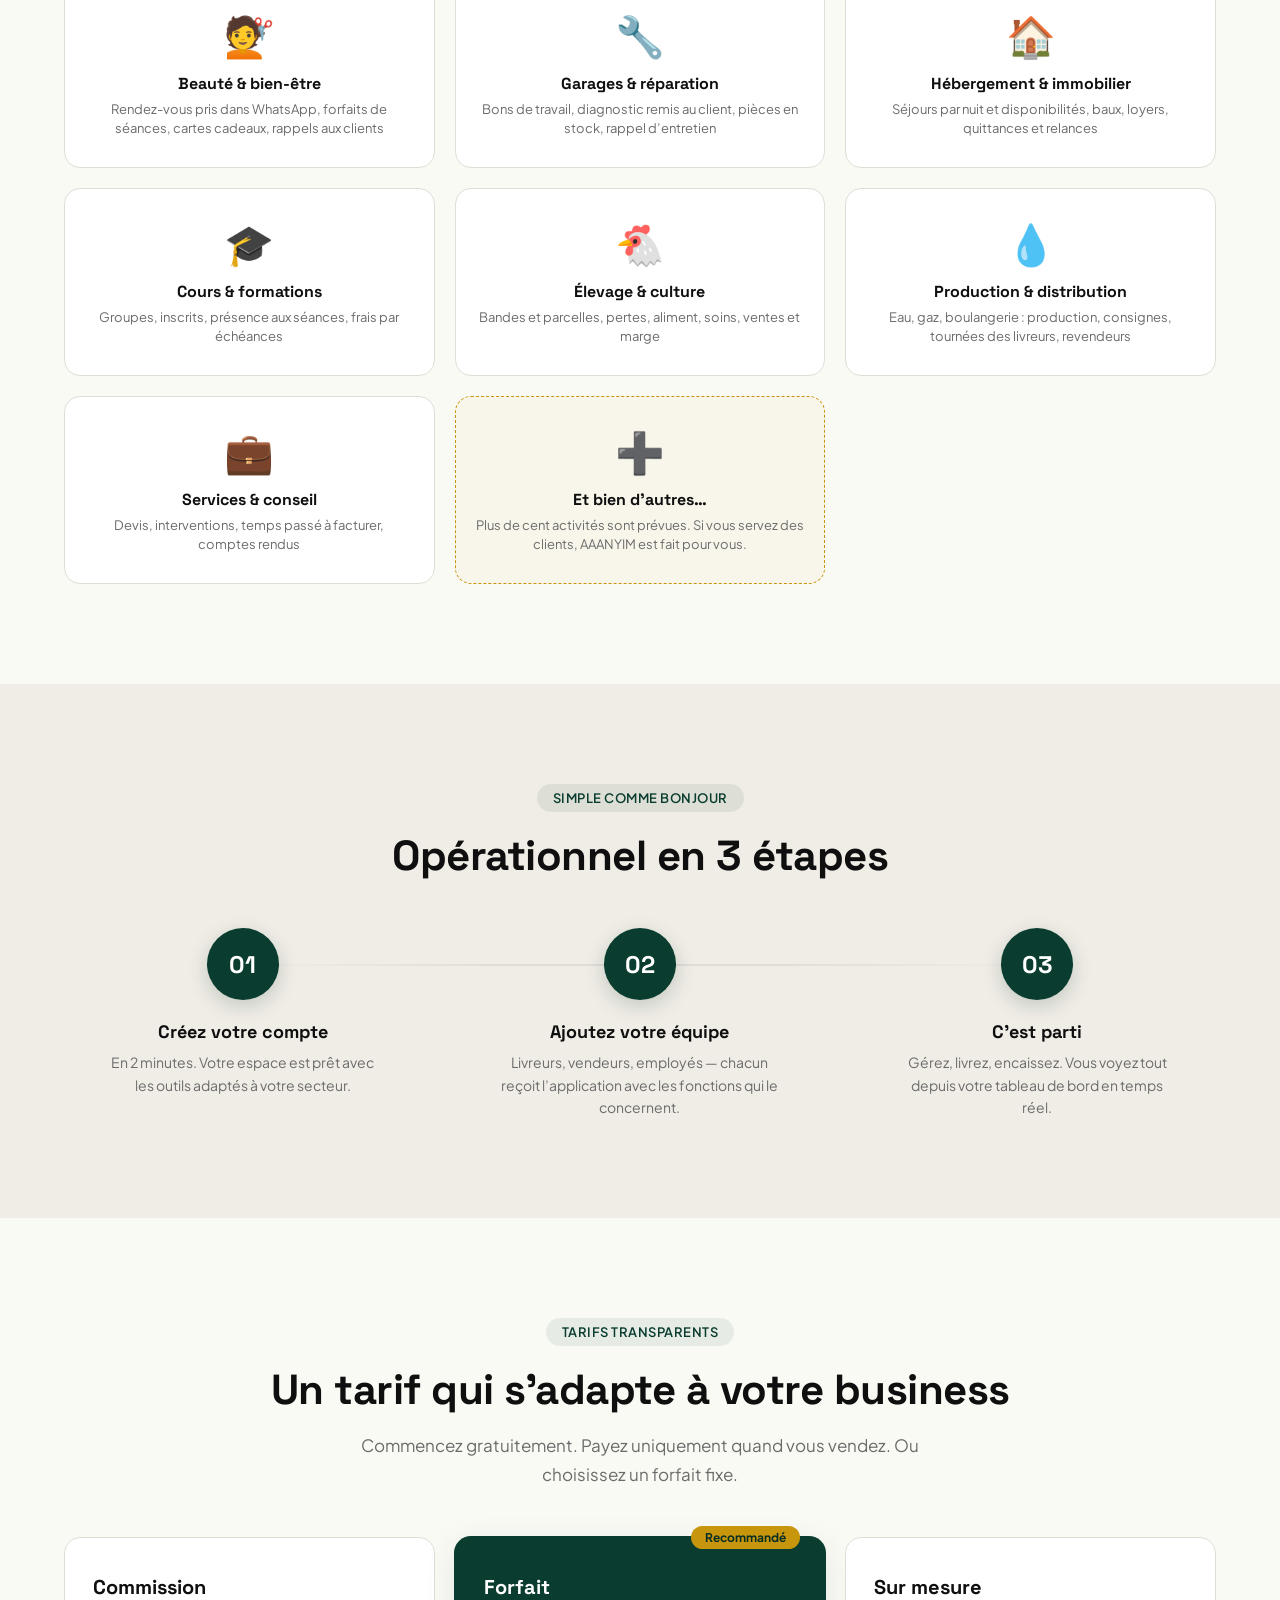
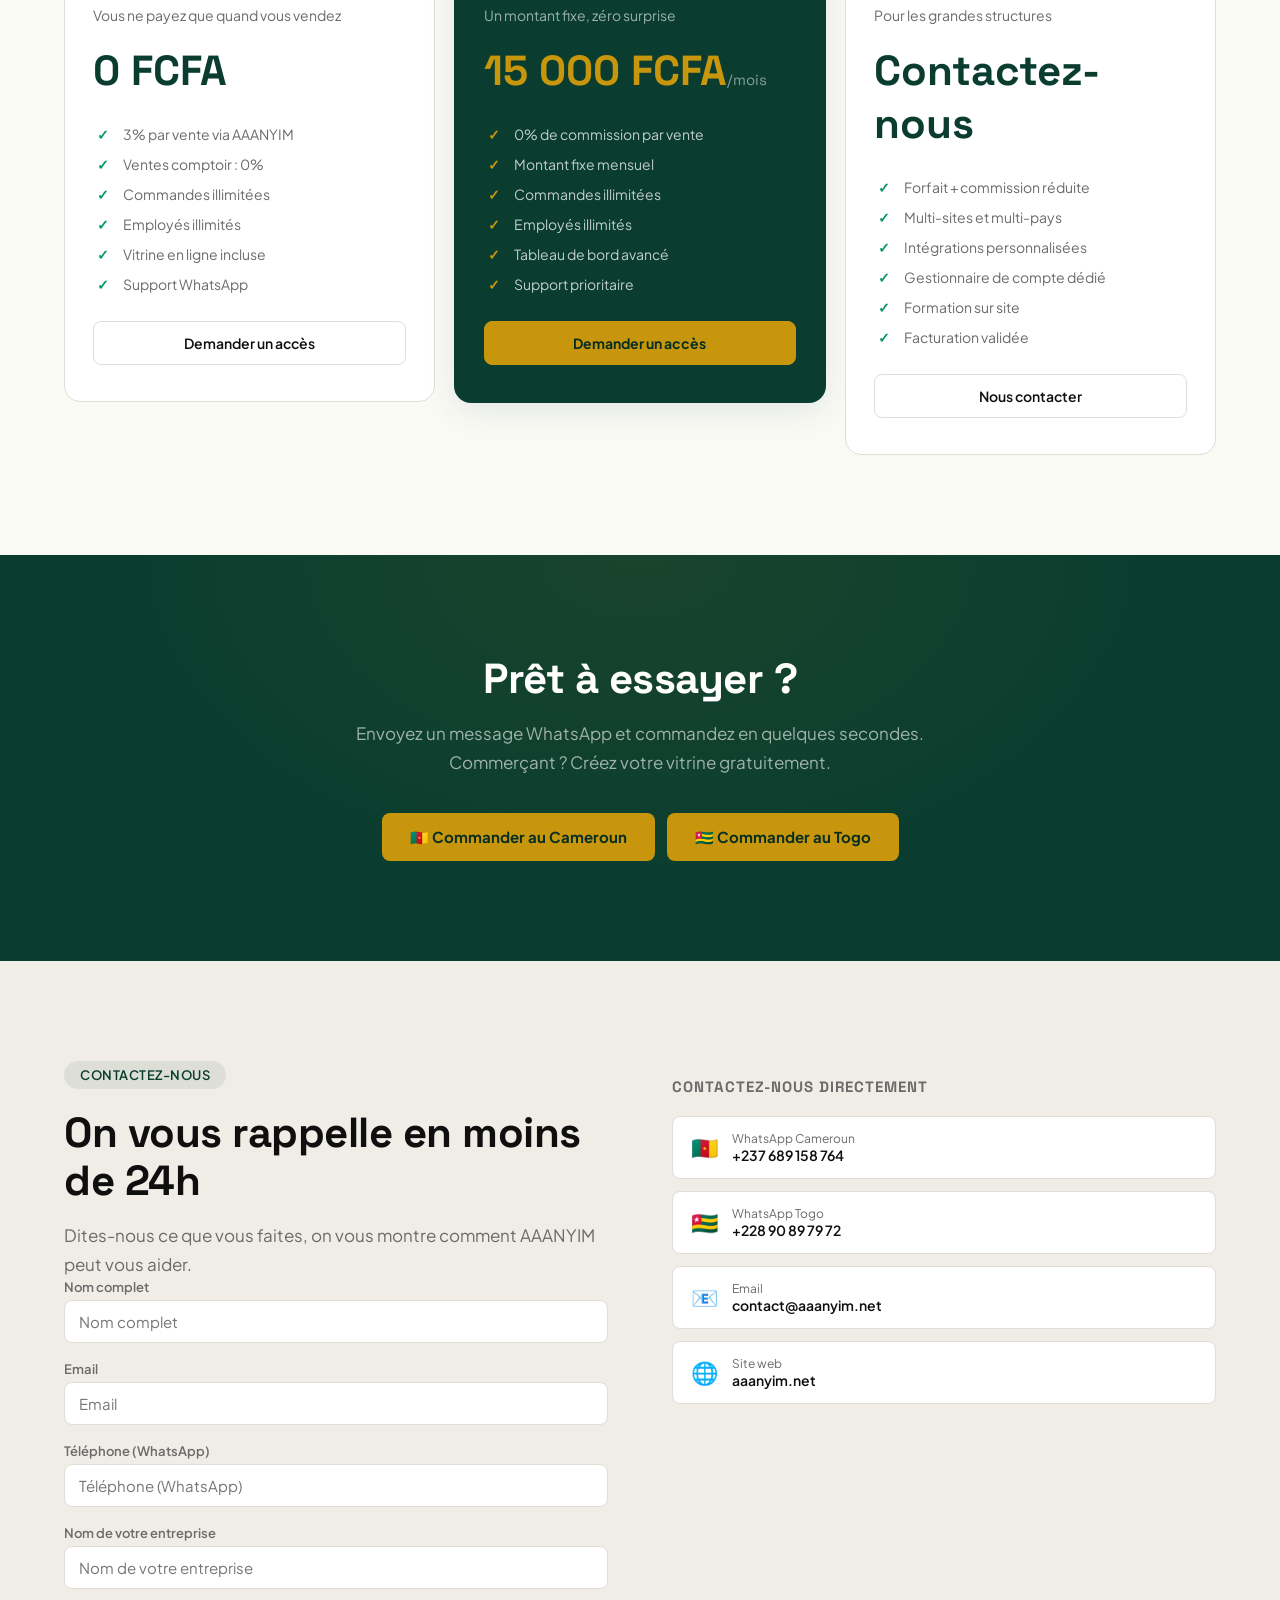
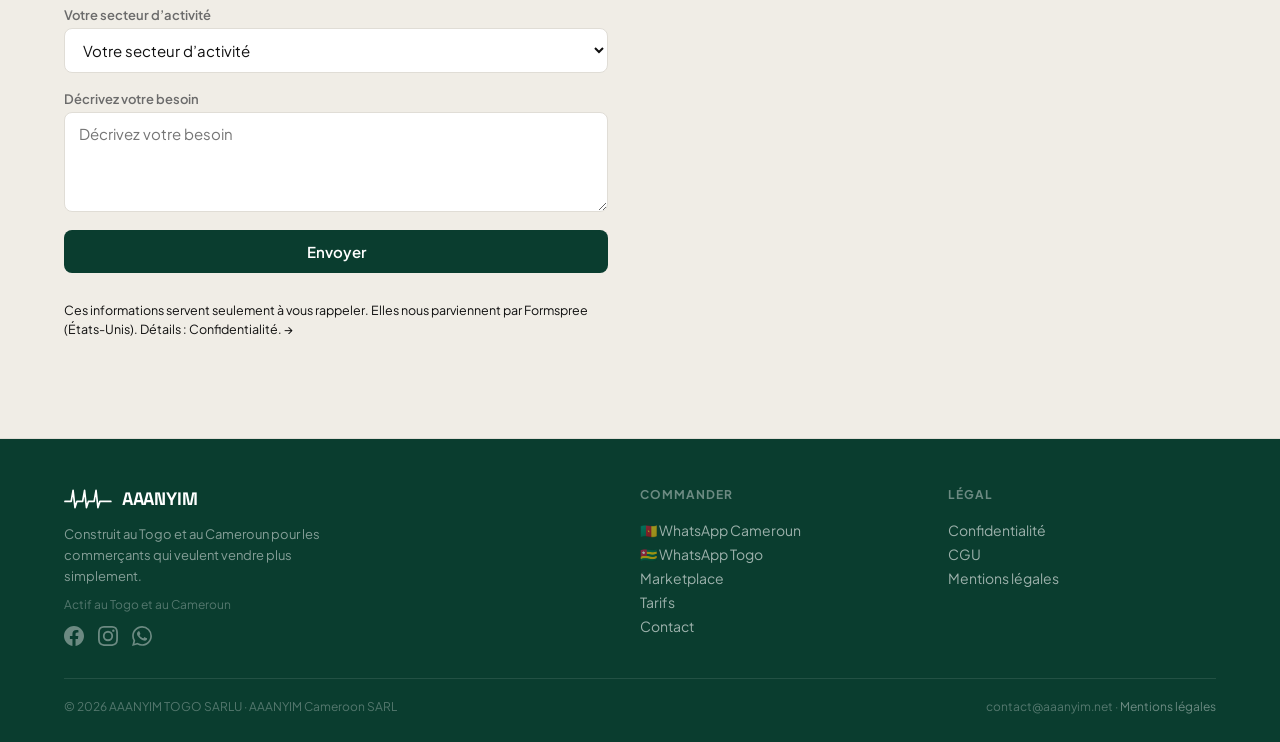
==== commit 18935141: "maj site : textes legaux du 15/11, exemples de conversations avec l assistant, activites par famille" ====
--- a/index.html
+++ b/index.html
@@ -243,6 +243,21 @@
   .hero-visual { gap: 12px !important; }
   .footer > .container > div:first-child { grid-template-columns: 1fr !important; gap: 28px !important; }
 }
+/* Exemples de conversations avec l'assistant (section "Chaque personne a son interface") */
+.chat-grid { display: grid; grid-template-columns: repeat(auto-fit, minmax(280px, 1fr)); gap: 24px; text-align: left; align-items: start; }
+.chat-card { background: #0B141A; border-radius: 20px; overflow: hidden; box-shadow: 0 12px 40px rgba(0,0,0,0.4); border: 1px solid rgba(255,255,255,0.08); }
+.chat-head { background: #1F2C34; padding: 14px 16px 12px; position: relative; }
+.chat-title { color: #fff; font-weight: 700; font-size: 15px; margin: 0; padding-right: 70px; }
+.chat-desc { color: rgba(255,255,255,0.65); font-size: 13px; margin: 4px 0 0; line-height: 1.4; }
+.chat-tag { position: absolute; top: 12px; right: 12px; font-size: 11px; font-weight: 700; color: #0B141A; background: #E9C46A; border-radius: 999px; padding: 2px 8px; }
+.chat-body { padding: 14px 12px 16px; display: flex; flex-direction: column; gap: 6px; }
+.chat-bubble { max-width: 88%; padding: 8px 10px; border-radius: 10px; font-size: 13.5px; line-height: 1.45; color: #E9EDEF; word-wrap: break-word; }
+.chat-bot { background: #1F2C34; align-self: flex-start; border-top-left-radius: 2px; }
+.chat-me { background: #005C4B; align-self: flex-end; border-top-right-radius: 2px; }
+.chat-btns { display: flex; flex-direction: column; gap: 4px; max-width: 88%; align-self: flex-start; width: 88%; }
+.chat-btn { background: #1F2C34; color: #53BDEB; text-align: center; font-size: 13.5px; font-weight: 600; padding: 8px 10px; border-radius: 10px; }
+.form-notice { font-size: 12.5px; line-height: 1.5; color: var(--text-muted); margin: 10px 0 0; }
+.form-notice a { color: var(--teal-400); }
 </style>
 <script type="application/ld+json">
 {
@@ -343,7 +358,7 @@
   <div class="container">
     <div class="stats-grid" style="grid-template-columns:repeat(3,1fr)">
       <div><div class="stat-number" data-i18n="stats.s1_num">2</div><div class="stat-label" data-i18n="stats.s1_label">Pays (Togo, Cameroun)</div></div>
-      <div><div class="stat-number" data-i18n="stats.s2_num" style="font-size:24px">Appli l&eacute;g&egrave;re</div><div class="stat-label" data-i18n="stats.s2_label">Pour les commer&ccedil;ants, m&ecirc;me sans r&eacute;seau</div></div>
+      <div><div class="stat-number" data-i18n="stats.s2_num" style="font-size:24px">Appli l&eacute;g&egrave;re</div><div class="stat-label" data-i18n="stats.s2_label">Pour les commer&ccedil;ants, sur tout t&eacute;l&eacute;phone</div></div>
       <div><div class="stat-number" data-i18n="stats.s3_num">0</div><div class="stat-label" data-i18n="stats.s3_label">FCFA pour commencer</div></div>
     </div>
   </div>
@@ -367,8 +382,8 @@
 <section class="section" id="roles" style="background:var(--forest);padding:80px 0"><div class="container" style="text-align:center">
   <span class="section-badge fade-up" style="background:rgba(200,150,12,0.15);color:var(--gold-light);border-color:rgba(200,150,12,0.25)" data-i18n="roles.badge">Un seul WhatsApp, pour chaque r&ocirc;le</span>
   <h2 class="section-title fade-up" style="color:#fff" data-i18n="roles.title">Chaque personne a son interface</h2>
-  <p class="section-subtitle fade-up" style="color:rgba(255,255,255,0.6);margin:0 auto 48px" data-i18n="roles.subtitle">Captures r&eacute;elles du bot WhatsApp AAANYIM, sans maquette ni IA.</p>
-  <div id="roles-grid" style="display:flex;justify-content:center;gap:32px;flex-wrap:wrap"></div>
+  <p class="section-subtitle fade-up" style="color:rgba(255,255,255,0.6);margin:0 auto 48px" data-i18n="roles.subtitle">Exemples de conversations. Les messages de l&rsquo;assistant sont ceux qu&rsquo;il envoie vraiment ; les commerces et les noms sont invent&eacute;s.</p>
+  <div id="roles-grid" class="chat-grid"></div>
 </div></section>
 
 <section class="section" id="commercants" style="background:var(--sable)"><div class="container" style="text-align:center">
@@ -401,7 +416,7 @@
 <section class="section sectors" id="sectors"><div class="container">
   <span class="section-badge fade-up" data-i18n="sectors.badge">Multi-secteurs</span>
   <h2 class="section-title fade-up" data-i18n="sectors.title">Quel que soit votre business, AAANYIM s&rsquo;adapte</h2>
-  <p class="section-subtitle fade-up" data-i18n="sectors.subtitle" style="margin:0 auto 20px">Nos premiers clients sont dans ces secteurs. D&rsquo;autres nous rejoignent chaque mois.</p>
+  <p class="section-subtitle fade-up" data-i18n="sectors.subtitle" style="margin:0 auto 20px">AAANYIM s&rsquo;adapte &agrave; la fa&ccedil;on de travailler de chaque activit&eacute; : ses mots, ses &eacute;crans, ses gestes.</p>
   <div class="sectors-grid" id="sectors-cards"></div>
 </div></section>
 
@@ -442,6 +457,7 @@
       <div class="form-group"><label data-i18n="contact.form.sector">Votre secteur d&rsquo;activit&eacute;</label><select name="sector" id="sector-select"></select></div>
       <div class="form-group"><label data-i18n="contact.form.message">D&eacute;crivez votre besoin</label><textarea name="message" required data-i18n="contact.form.message"></textarea></div>
       <button type="submit" class="form-submit" data-i18n="contact.form.submit">Envoyer</button>
+      <p class="form-notice"><span data-i18n="contact.form.notice">Ces informations servent seulement &agrave; vous rappeler. Elles nous parviennent par Formspree (&Eacute;tats-Unis). D&eacute;tails : Confidentialit&eacute;.</span> <a href="/confidentialite.html">&rarr;</a></p>
       <div id="form-success" class="form-success" data-i18n="contact.form.success">Merci ! On vous contacte dans les 24h.</div>
     </form>
   </div>
@@ -499,8 +515,8 @@
   init: function() {
     var saved = localStorage.getItem('aaanyim-lang');
     this.current = (saved === 'fr' || saved === 'en') ? saved : 'fr';
-    this.locales.fr = {"nav":{"features":"Fonctionnalit\u00e9s","sectors":"Secteurs","how":"Comment \u00e7a marche","pricing":"Tarifs","contact":"Contact","cta":"Commander"},"hero":{"badge":"Marketplace WhatsApp","title_1":"Commandez par WhatsApp","title_2":"chez les commerces pr\u00e8s de chez vous.","subtitle":"Rien \u00e0 installer pour vos clients : tout se passe sur WhatsApp. Envoyez un message, recevez le catalogue en photos, commandez et payez \u00e0 la livraison. Pour les commer\u00e7ants : une application l\u00e9g\u00e8re et une gestion compl\u00e8te.","cta_cm":"\ud83c\udde8\ud83c\uddf2 Commander au Cameroun","cta_tg":"\ud83c\uddf9\ud83c\uddec Commander au Togo","cta_secondary":"Je suis commer\u00e7ant","trust":"Actif au Togo et au Cameroun"},"stats":{"s1_num":"2","s1_label":"Pays (Togo, Cameroun)","s2_num":"Appli l\u00e9g\u00e8re","s2_label":"Pour les commer\u00e7ants, m\u00eame sans r\u00e9seau","s3_num":"0","s3_label":"FCFA pour commencer"},"whatsapp":{"step1_title":"\u00c9crivez le nom du commerce","step1_desc":"Envoyez le nom de la boutique ou scannez son QR code sur WhatsApp : \ud83c\udde8\ud83c\uddf2 +237 689 158 764 ou \ud83c\uddf9\ud83c\uddec +228 90 89 79 72","try_cm":"\ud83c\udde8\ud83c\uddf2 Essayer au Cameroun","try_tg":"\ud83c\uddf9\ud83c\uddec Essayer au Togo","subtitle":"Rien \u00e0 installer : envoyez un message et commandez en quelques secondes.","step2_title":"Recevez le catalogue en photos","step2_desc":"Les produits disponibles avec leurs prix, directement dans WhatsApp","step3_title":"Commandez et payez \u00e0 la livraison","step3_desc":"Confirmez votre commande et payez en esp\u00e8ces ou par Mobile Money"},"problem":{"badge":"Le constat","title":"En Afrique, les PME perdent une part importante de leur chiffre d\u2019affaires","cards":[{"icon":"\ud83d\udc41\ufe0f","title":"Pas de contr\u00f4le \u00e0 distance","desc":"Quand vous n\u2019\u00eates pas sur place, impossible de savoir ce qui se passe. Les stocks fondent, l\u2019argent dispara\u00eet."},{"icon":"\ud83d\udcb8","title":"Cash incontr\u00f4l\u00e9","desc":"Les employ\u00e9s repartent avec l\u2019argent, pas de re\u00e7u, pas de trace. Vous d\u00e9couvrez les \u00e9carts trop tard."},{"icon":"\ud83d\udcc9","title":"Pertes invisibles","desc":"Produits p\u00e9rim\u00e9s, commandes oubli\u00e9es, stocks mal g\u00e9r\u00e9s \u2014 sans outil, vous ne savez m\u00eame pas combien vous perdez."}]},"sectors":{"badge":"Multi-secteurs","title":"Quel que soit votre business, AAANYIM s\u2019adapte","subtitle":"Nos premiers clients sont dans ces secteurs. D\u2019autres nous rejoignent chaque mois.","list":[{"icon":"\ud83d\udca7","name":"Eau en sachets & bidons","desc":"Sachets, bidons, bonbonnes consign\u00e9es \u2014 suivi de la production \u00e0 la livraison"},{"icon":"\ud83d\udd25","name":"Gaz & bouteilles","desc":"Contr\u00f4lez vos stocks, les retours et vos livreurs"},{"icon":"\ud83d\udc8a","name":"Pharmacie","desc":"Chaque produit trac\u00e9, chaque vente enregistr\u00e9e"},{"icon":"\ud83c\udf5e","name":"Boulangerie & p\u00e2tisserie","desc":"Produisez la bonne quantit\u00e9 chaque jour"},{"icon":"\ud83d\uded2","name":"Commerce & distribution","desc":"Stocks, commandes, livraisons \u2014 tout sous contr\u00f4le"},{"icon":"\ud83d\udcbc","name":"Services & prestataires","desc":"Facturation, suivi clients, gestion d\u2019\u00e9quipe"},{"icon":"\u2795","name":"Et bien d\u2019autres...","desc":"Cosm\u00e9tiques, mat\u00e9riaux, agroalimentaire, restauration \u2014 si vous g\u00e9rez un business, AAANYIM est fait pour vous"}]},"solution":{"badge":"Ce que vous gagnez","title":"Tout ce dont un entrepreneur a besoin, dans sa poche","features":[{"icon":"\ud83d\udcf1","title":"G\u00e9rez tout depuis votre t\u00e9l\u00e9phone","desc":"Commandes, stocks, livraisons, paiements, \u00e9quipe \u2014 tout dans une seule application."},{"icon":"\ud83d\udce1","title":"\u00c7a marche m\u00eame sans internet","desc":"Votre \u00e9quipe travaille sur le terrain, m\u00eame en zone blanche. Tout se synchronise automatiquement."},{"icon":"\ud83d\udcb0","title":"Fini le cash qui dispara\u00eet","desc":"Paiement mobile int\u00e9gr\u00e9. Chaque transaction est trac\u00e9e."},{"icon":"\ud83d\udcca","title":"Tableau de bord en temps r\u00e9el","desc":"Ventes, stocks, finances, \u00e9quipe \u2014 tout visible d\u2019un coup d\u2019\u0153il."},{"icon":"\ud83d\ude9a","title":"Suivez chaque livraison","desc":"Vos livreurs confirment chaque arr\u00eat. Vous voyez en temps r\u00e9el ce qui est livr\u00e9, vendu ou retourn\u00e9."},{"icon":"\ud83c\udf0d","title":"D\u00e9veloppez-vous sans limites","desc":"Multi-sites, multi-villes, multi-pays. Votre outil grandit avec vous."}]},"how":{"badge":"Simple comme bonjour","title":"Op\u00e9rationnel en 3 \u00e9tapes","steps":[{"num":"01","title":"Cr\u00e9ez votre compte","desc":"En 2 minutes. Votre espace est pr\u00eat avec les outils adapt\u00e9s \u00e0 votre secteur."},{"num":"02","title":"Ajoutez votre \u00e9quipe","desc":"Livreurs, vendeurs, employ\u00e9s \u2014 chacun re\u00e7oit l\u2019application avec les fonctions qui le concernent."},{"num":"03","title":"C\u2019est parti","desc":"G\u00e9rez, livrez, encaissez. Vous voyez tout depuis votre tableau de bord en temps r\u00e9el."}]},"pricing":{"badge":"Tarifs transparents","title":"Un tarif qui s\u2019adapte \u00e0 votre business","subtitle":"Commencez gratuitement. Payez uniquement quand vous vendez. Ou choisissez un forfait fixe.","cta":"Demander un acc\u00e8s","cta_enterprise":"Nous contacter","popular":"Recommand\u00e9","plans":[{"name":"Commission","price":"0 FCFA","desc":"Vous ne payez que quand vous vendez","features":["3% par vente via AAANYIM","Ventes comptoir : 0%","Commandes illimit\u00e9es","Employ\u00e9s illimit\u00e9s","Mode hors-ligne","Support WhatsApp"]},{"name":"Forfait","price":"15 000 FCFA","period":"/mois","desc":"Un montant fixe, z\u00e9ro surprise","popular":true,"features":["0% de commission par vente","Montant fixe mensuel","Commandes illimit\u00e9es","Employ\u00e9s illimit\u00e9s","Tableau de bord avanc\u00e9","Support prioritaire"]},{"name":"Sur mesure","price":"Contactez-nous","desc":"Pour les grandes structures","features":["Forfait + commission r\u00e9duite","Multi-sites et multi-pays","Int\u00e9grations personnalis\u00e9es","Gestionnaire de compte d\u00e9di\u00e9","Formation sur site","Facturation valid\u00e9e"]}]},"cta_section":{"title":"Pr\u00eat \u00e0 essayer ?","subtitle":"Envoyez un message WhatsApp et commandez en quelques secondes. Commer\u00e7ant ? Cr\u00e9ez votre vitrine gratuitement.","cta_cm":"\ud83c\udde8\ud83c\uddf2 Commander au Cameroun","cta_tg":"\ud83c\uddf9\ud83c\uddec Commander au Togo"},"contact":{"badge":"Contactez-nous","title":"On vous rappelle en moins de 24h","subtitle":"Dites-nous ce que vous faites, on vous montre comment AAANYIM peut vous aider.","whatsapp_label":"Nous \u00e9crire sur WhatsApp","form":{"name":"Nom complet","email":"Email","phone":"T\u00e9l\u00e9phone (WhatsApp)","company":"Nom de votre entreprise","sector":"Votre secteur d\u2019activit\u00e9","sectors":["Commerce","Production","Services","Distribution","Restauration","Pharmacie","Autre"],"message":"D\u00e9crivez votre besoin","submit":"Envoyer","success":"Merci ! On vous contacte dans les 24h.","whatsapp":"Contactez-nous directement"}},"roles":{"badge":"Un seul WhatsApp, pour chaque r\u00f4le","title":"Chaque personne a son interface","subtitle":"Captures r\u00e9elles du bot WhatsApp AAANYIM, sans maquette ni IA.","list":[{"key":"client","label":"Client","desc":"Cherchez un commerce, recevez le catalogue en photos, commandez.","img":"/img/role-client.webp"},{"key":"gerant","label":"G\u00e9rant","desc":"Consultez votre stock, corrigez-le, suivez vos ventes et vos commandes.","img":"/img/role-gerant.webp"},{"key":"livreur","label":"Livreur","desc":"Recevez vos courses, confirmez la livraison avec photo et position.","img":"/img/role-livreur.webp"},{"key":"revendeur","label":"Revendeur","desc":"Passez vos commandes et suivez votre cr\u00e9dit.","img":"/img/role-revendeur.webp"},{"key":"employe","label":"Employ\u00e9","desc":"Faites vos demandes, valid\u00e9es par votre g\u00e9rant.","img":"/img/role-employe.webp"}]},"footer":{"desc":"Commandez par WhatsApp chez les commerces pr\u00e8s de chez vous.","product":"Produit","legal":"L\u00e9gal","links":{"features":"Fonctionnalit\u00e9s","pricing":"Tarifs","demo":"D\u00e9mo","privacy":"Confidentialit\u00e9","terms":"CGU"},"copyright":"\u00a9 2026 AAANYIM TOGO SARLU \u00b7 AAANYIM Cameroon SARL"}};
-    this.locales.en = {"nav":{"features":"Features","sectors":"Sectors","how":"How it works","pricing":"Pricing","contact":"Contact","cta":"Order"},"hero":{"badge":"WhatsApp Marketplace","title_1":"Order on WhatsApp","title_2":"from shops near you.","subtitle":"Nothing to install for your customers: everything happens on WhatsApp. Send a message, browse the catalogue in photos, order and pay on delivery. For shop owners: a lightweight app and full management.","cta_cm":"\ud83c\udde8\ud83c\uddf2 Order in Cameroon","cta_tg":"\ud83c\uddf9\ud83c\uddec Order in Togo","cta_secondary":"I\u2019m a shop owner","trust":"Active in Togo and Cameroon"},"stats":{"s1_num":"2","s1_label":"Countries (Togo, Cameroon)","s2_num":"Lightweight app","s2_label":"For shop owners, even without network","s3_num":"0","s3_label":"FCFA to get started"},"whatsapp":{"step1_title":"Type the shop name","step1_desc":"Send the shop name or scan its QR code on WhatsApp: \ud83c\udde8\ud83c\uddf2 +237 689 158 764 or \ud83c\uddf9\ud83c\uddec +228 90 89 79 72","try_cm":"\ud83c\udde8\ud83c\uddf2 Try in Cameroon","try_tg":"\ud83c\uddf9\ud83c\uddec Try in Togo","subtitle":"Nothing to install: send a message and order in seconds.","step2_title":"Receive the catalogue in photos","step2_desc":"Available products with prices, right in WhatsApp","step3_title":"Order and pay on delivery","step3_desc":"Confirm your order and pay in cash or by Mobile Money"},"problem":{"badge":"The reality","title":"In Africa, SMEs lose a significant share of their revenue","cards":[{"icon":"\ud83d\udc41\ufe0f","title":"No remote control","desc":"When you\u2019re not on site, you have no idea what\u2019s happening. Stock vanishes, money disappears."},{"icon":"\ud83d\udcb8","title":"Uncontrolled cash","desc":"Employees leave with cash, no receipt, no trace. You find out about discrepancies too late."},{"icon":"\ud83d\udcc9","title":"Invisible losses","desc":"Expired products, forgotten orders, mismanaged stock \u2014 without a tool, you don\u2019t even know how much you\u2019re losing."}]},"sectors":{"badge":"All sectors","title":"Whatever your business, AAANYIM adapts","subtitle":"Our first clients are in these sectors. More join every month.","list":[{"icon":"\ud83d\udca7","name":"Sachet water & bottles","desc":"Tracked from production to delivery"},{"icon":"\ud83d\udd25","name":"Gas & cylinders","desc":"Control your stock, returns and drivers"},{"icon":"\ud83d\udc8a","name":"Pharmacy","desc":"Every product tracked, every sale recorded"},{"icon":"\ud83c\udf5e","name":"Bakery & pastry","desc":"Produce the right amount every day"},{"icon":"\ud83d\uded2","name":"Retail & distribution","desc":"Stock, orders, deliveries \u2014 all under control"},{"icon":"\ud83d\udcbc","name":"Services & freelancers","desc":"Invoicing, client tracking, team management"},{"icon":"\u2795","name":"And many more...","desc":"Cosmetics, materials, food, restaurants \u2014 if you run a business, AAANYIM is built for you"}]},"solution":{"badge":"What you gain","title":"Everything an entrepreneur needs, in their pocket","features":[{"icon":"\ud83d\udcf1","title":"Manage everything from your phone","desc":"Orders, stock, deliveries, payments, team \u2014 all in one app."},{"icon":"\ud83d\udce1","title":"Works even without internet","desc":"Your team works in the field, even offline. Everything syncs automatically."},{"icon":"\ud83d\udcb0","title":"No more disappearing cash","desc":"Built-in mobile payment. Every transaction is tracked."},{"icon":"\ud83d\udcca","title":"Real-time dashboard","desc":"Sales, stock, finances, team \u2014 all visible at a glance."},{"icon":"\ud83d\ude9a","title":"Track every delivery","desc":"Your drivers confirm each stop. Real-time visibility on what\u2019s delivered, sold, or returned."},{"icon":"\ud83c\udf0d","title":"Scale without limits","desc":"Multi-site, multi-city, multi-country. Your tool grows with you."}]},"how":{"badge":"Dead simple","title":"Up and running in 3 steps","steps":[{"num":"01","title":"Create your account","desc":"In 2 minutes. Your workspace is ready with tools for your sector."},{"num":"02","title":"Add your team","desc":"Drivers, sellers, employees \u2014 each gets the app with features for their role."},{"num":"03","title":"You\u2019re live","desc":"Manage, deliver, collect. See everything from your real-time dashboard."}]},"pricing":{"badge":"Transparent pricing","title":"Pricing that adapts to your business","subtitle":"Start free. Pay only when you sell. Or choose a fixed plan.","cta":"Request access","cta_enterprise":"Contact us","popular":"Recommended","plans":[{"name":"Commission","price":"0 FCFA","desc":"You only pay when you sell","features":["3% per sale via AAANYIM","Counter sales: 0%","Unlimited orders","Unlimited employees","Offline mode","WhatsApp support"]},{"name":"Flat rate","price":"15,000 FCFA","period":"/month","desc":"A fixed amount, zero surprises","popular":true,"features":["0% commission per sale","Fixed monthly amount","Unlimited orders","Unlimited employees","Advanced dashboard","Priority support"]},{"name":"Custom","price":"Contact us","desc":"For large operations","features":["Flat rate + reduced commission","Multi-site & multi-country","Custom integrations","Dedicated account manager","On-site training","Validated invoicing"]}]},"cta_section":{"title":"Ready to try?","subtitle":"Send a WhatsApp message and order in seconds. Shop owner? Create your free storefront.","cta_cm":"\ud83c\udde8\ud83c\uddf2 Order in Cameroon","cta_tg":"\ud83c\uddf9\ud83c\uddec Order in Togo"},"contact":{"badge":"Contact us","title":"We\u2019ll get back to you within 24h","subtitle":"Tell us what you do, we\u2019ll show you how AAANYIM can help.","whatsapp_label":"Message us on WhatsApp","form":{"name":"Full name","email":"Email","phone":"Phone (WhatsApp)","company":"Your company name","sector":"Your sector","sectors":["Retail","Production","Services","Distribution","Food & restaurant","Pharmacy","Other"],"message":"Describe your needs","submit":"Send","success":"Thanks! We\u2019ll contact you within 24h.","whatsapp":"Contact us directly"}},"roles":{"badge":"One WhatsApp, every role","title":"Each person gets their own interface","subtitle":"Real screenshots of the AAANYIM WhatsApp bot, no mockup, no AI.","list":[{"key":"client","label":"Customer","desc":"Find a shop, receive the catalogue in photos, place your order.","img":"/img/role-client.webp"},{"key":"gerant","label":"Manager","desc":"Check your stock, update it, track your sales and orders.","img":"/img/role-gerant.webp"},{"key":"livreur","label":"Driver","desc":"Receive your runs, confirm delivery with photo and location.","img":"/img/role-livreur.webp"},{"key":"revendeur","label":"Reseller","desc":"Place your orders and track your credit.","img":"/img/role-revendeur.webp"},{"key":"employe","label":"Employee","desc":"Submit your requests, approved by your manager.","img":"/img/role-employe.webp"}]},"footer":{"desc":"Order on WhatsApp from shops near you.","product":"Product","legal":"Legal","links":{"features":"Features","pricing":"Pricing","demo":"Demo","privacy":"Privacy","terms":"Terms"},"copyright":"\u00a9 2026 AAANYIM TOGO SARLU \u00b7 AAANYIM Cameroon SARL"}};
+    this.locales.fr = {"nav":{"features":"Fonctionnalit\u00e9s","sectors":"Secteurs","how":"Comment \u00e7a marche","pricing":"Tarifs","contact":"Contact","cta":"Commander"},"hero":{"badge":"Marketplace WhatsApp","title_1":"Commandez par WhatsApp","title_2":"chez les commerces pr\u00e8s de chez vous.","subtitle":"Rien \u00e0 installer pour vos clients : tout se passe sur WhatsApp. Envoyez un message, recevez le catalogue en photos, commandez et payez \u00e0 la livraison. Pour les commer\u00e7ants : une application l\u00e9g\u00e8re et une gestion compl\u00e8te.","cta_cm":"\ud83c\udde8\ud83c\uddf2 Commander au Cameroun","cta_tg":"\ud83c\uddf9\ud83c\uddec Commander au Togo","cta_secondary":"Je suis commer\u00e7ant","trust":"Actif au Togo et au Cameroun"},"stats":{"s1_num":"2","s1_label":"Pays (Togo, Cameroun)","s2_num":"Appli l\u00e9g\u00e8re","s2_label":"Pour les commer\u00e7ants, sur tout t\u00e9l\u00e9phone","s3_num":"0","s3_label":"FCFA pour commencer"},"whatsapp":{"step1_title":"\u00c9crivez le nom du commerce","step1_desc":"Envoyez le nom de la boutique ou scannez son QR code sur WhatsApp : \ud83c\udde8\ud83c\uddf2 +237 689 158 764 ou \ud83c\uddf9\ud83c\uddec +228 90 89 79 72","try_cm":"\ud83c\udde8\ud83c\uddf2 Essayer au Cameroun","try_tg":"\ud83c\uddf9\ud83c\uddec Essayer au Togo","subtitle":"Rien \u00e0 installer : envoyez un message et commandez en quelques secondes.","step2_title":"Recevez le catalogue en photos","step2_desc":"Les produits disponibles avec leurs prix, directement dans WhatsApp","step3_title":"Commandez et payez \u00e0 la livraison","step3_desc":"Confirmez votre commande et payez en esp\u00e8ces ou par Mobile Money"},"problem":{"badge":"Le constat","title":"En Afrique, les PME perdent une part importante de leur chiffre d\u2019affaires","cards":[{"icon":"\ud83d\udc41\ufe0f","title":"Pas de contr\u00f4le \u00e0 distance","desc":"Quand vous n\u2019\u00eates pas sur place, impossible de savoir ce qui se passe. Les stocks fondent, l\u2019argent dispara\u00eet."},{"icon":"\ud83d\udcb8","title":"Cash incontr\u00f4l\u00e9","desc":"Les employ\u00e9s repartent avec l\u2019argent, pas de re\u00e7u, pas de trace. Vous d\u00e9couvrez les \u00e9carts trop tard."},{"icon":"\ud83d\udcc9","title":"Pertes invisibles","desc":"Produits p\u00e9rim\u00e9s, commandes oubli\u00e9es, stocks mal g\u00e9r\u00e9s \u2014 sans outil, vous ne savez m\u00eame pas combien vous perdez."}]},"sectors":{"badge":"Multi-secteurs","title":"Quel que soit votre business, AAANYIM s\u2019adapte","subtitle":"AAANYIM s\u2019adapte \u00e0 la fa\u00e7on de travailler de chaque activit\u00e9 : ses mots, ses \u00e9crans, ses gestes.","list":[{"icon":"\ud83c\udf7d\ufe0f","name":"Restaurants & maquis","desc":"Commandes \u00e0 table par QR code, \u00e9cran cuisine, ardoises, r\u00e9servations, plat \u00e9puis\u00e9 pour aujourd\u2019hui"},{"icon":"\ud83d\uded2","name":"Boutiques & alimentation","desc":"Caisse avec codes-barres, stock, \u00e9tiquettes, livraisons, vitrine en ligne"},{"icon":"\ud83e\uddea","name":"Laboratoires & sant\u00e9","desc":"Dossiers, r\u00e9sultats remis par lien et code, organismes payeurs, prescripteurs, consommables"},{"icon":"\ud83d\udc87","name":"Beaut\u00e9 & bien-\u00eatre","desc":"Rendez-vous pris dans WhatsApp, forfaits de s\u00e9ances, cartes cadeaux, rappels aux clients"},{"icon":"\ud83d\udd27","name":"Garages & r\u00e9paration","desc":"Bons de travail, diagnostic remis au client, pi\u00e8ces en stock, rappel d\u2019entretien"},{"icon":"\ud83c\udfe0","name":"H\u00e9bergement & immobilier","desc":"S\u00e9jours par nuit et disponibilit\u00e9s, baux, loyers, quittances et relances"},{"icon":"\ud83c\udf93","name":"Cours & formations","desc":"Groupes, inscrits, pr\u00e9sence aux s\u00e9ances, frais par \u00e9ch\u00e9ances"},{"icon":"\ud83d\udc14","name":"\u00c9levage & culture","desc":"Bandes et parcelles, pertes, aliment, soins, ventes et marge"},{"icon":"\ud83d\udca7","name":"Production & distribution","desc":"Eau, gaz, boulangerie : production, consignes, tourn\u00e9es des livreurs, revendeurs"},{"icon":"\ud83d\udcbc","name":"Services & conseil","desc":"Devis, interventions, temps pass\u00e9 \u00e0 facturer, comptes rendus"},{"icon":"\u2795","name":"Et bien d\u2019autres\u2026","desc":"Plus de cent activit\u00e9s sont pr\u00e9vues. Si vous servez des clients, AAANYIM est fait pour vous."}]},"solution":{"badge":"Ce que vous gagnez","title":"Tout ce dont un entrepreneur a besoin, dans sa poche","features":[{"icon":"\ud83d\udcf1","title":"G\u00e9rez tout depuis votre t\u00e9l\u00e9phone","desc":"Commandes, stocks, livraisons, paiements, \u00e9quipe \u2014 tout dans une seule application."},{"icon":"\ud83d\udce1","title":"Sans r\u00e9seau, rien ne se perd","desc":"Vos gestes sont gard\u00e9s sur le t\u00e9l\u00e9phone et envoy\u00e9s d\u00e8s que le r\u00e9seau revient. Seuls les paiements demandent internet."},{"icon":"\ud83d\udcb0","title":"Fini le cash qui dispara\u00eet","desc":"Paiement mobile int\u00e9gr\u00e9. Chaque transaction est trac\u00e9e."},{"icon":"\ud83d\udcca","title":"Tableau de bord en temps r\u00e9el","desc":"Ventes, stocks, finances, \u00e9quipe \u2014 tout visible d\u2019un coup d\u2019\u0153il."},{"icon":"\ud83d\ude9a","title":"Suivez chaque livraison","desc":"Vos livreurs confirment chaque arr\u00eat. Vous voyez en temps r\u00e9el ce qui est livr\u00e9, vendu ou retourn\u00e9."},{"icon":"\ud83c\udf0d","title":"D\u00e9veloppez-vous sans limites","desc":"Multi-sites, multi-villes, multi-pays. Votre outil grandit avec vous."}]},"how":{"badge":"Simple comme bonjour","title":"Op\u00e9rationnel en 3 \u00e9tapes","steps":[{"num":"01","title":"Cr\u00e9ez votre compte","desc":"En 2 minutes. Votre espace est pr\u00eat avec les outils adapt\u00e9s \u00e0 votre secteur."},{"num":"02","title":"Ajoutez votre \u00e9quipe","desc":"Livreurs, vendeurs, employ\u00e9s \u2014 chacun re\u00e7oit l\u2019application avec les fonctions qui le concernent."},{"num":"03","title":"C\u2019est parti","desc":"G\u00e9rez, livrez, encaissez. Vous voyez tout depuis votre tableau de bord en temps r\u00e9el."}]},"pricing":{"badge":"Tarifs transparents","title":"Un tarif qui s\u2019adapte \u00e0 votre business","subtitle":"Commencez gratuitement. Payez uniquement quand vous vendez. Ou choisissez un forfait fixe.","cta":"Demander un acc\u00e8s","cta_enterprise":"Nous contacter","popular":"Recommand\u00e9","plans":[{"name":"Commission","price":"0 FCFA","desc":"Vous ne payez que quand vous vendez","features":["3% par vente via AAANYIM","Ventes comptoir : 0%","Commandes illimit\u00e9es","Employ\u00e9s illimit\u00e9s","Vitrine en ligne incluse","Support WhatsApp"]},{"name":"Forfait","price":"15 000 FCFA","period":"/mois","desc":"Un montant fixe, z\u00e9ro surprise","popular":true,"features":["0% de commission par vente","Montant fixe mensuel","Commandes illimit\u00e9es","Employ\u00e9s illimit\u00e9s","Tableau de bord avanc\u00e9","Support prioritaire"]},{"name":"Sur mesure","price":"Contactez-nous","desc":"Pour les grandes structures","features":["Forfait + commission r\u00e9duite","Multi-sites et multi-pays","Int\u00e9grations personnalis\u00e9es","Gestionnaire de compte d\u00e9di\u00e9","Formation sur site","Facturation valid\u00e9e"]}]},"cta_section":{"title":"Pr\u00eat \u00e0 essayer ?","subtitle":"Envoyez un message WhatsApp et commandez en quelques secondes. Commer\u00e7ant ? Cr\u00e9ez votre vitrine gratuitement.","cta_cm":"\ud83c\udde8\ud83c\uddf2 Commander au Cameroun","cta_tg":"\ud83c\uddf9\ud83c\uddec Commander au Togo"},"contact":{"badge":"Contactez-nous","title":"On vous rappelle en moins de 24h","subtitle":"Dites-nous ce que vous faites, on vous montre comment AAANYIM peut vous aider.","whatsapp_label":"Nous \u00e9crire sur WhatsApp","form":{"name":"Nom complet","email":"Email","phone":"T\u00e9l\u00e9phone (WhatsApp)","company":"Nom de votre entreprise","sector":"Votre secteur d\u2019activit\u00e9","sectors":["Commerce","Production","Services","Distribution","Restauration","Pharmacie","Autre"],"message":"D\u00e9crivez votre besoin","submit":"Envoyer","success":"Merci ! On vous contacte dans les 24h.","whatsapp":"Contactez-nous directement","notice":"Ces informations servent seulement \u00e0 vous rappeler. Elles nous parviennent par Formspree (\u00c9tats-Unis). D\u00e9tails : Confidentialit\u00e9."}},"roles":{"badge":"Un seul WhatsApp, pour chaque r\u00f4le","title":"Chaque personne a son interface","subtitle":"Exemples de conversations. Les messages de l\u2019assistant sont ceux qu\u2019il envoie vraiment ; les commerces et les noms sont invent\u00e9s.","example":"Exemple","list":[{"label":"Client \u00b7 Commander","desc":"On \u00e9crit le nom du commerce, il r\u00e9pond.","msgs":[{"me":"Chez Ama"},{"bot":"*Chez Ama vous r\u00e9pond*\nBonjour ! Comment voulez-vous commander ?","btn":["Commander en 1 min","Commander ici","Autre demande"]}]},{"label":"Client \u00b7 Prendre rendez-vous","desc":"Le rendez-vous se prend dans la discussion.","msgs":[{"bot":"*Salon \u00c9toile vous r\u00e9pond*\nQuelle prestation souhaitez-vous ?","btn":["Les prestations"]},{"me":"Tresses"},{"bot":"Demain : choisissez votre heure.","btn":["Choisir l\u2019heure"]},{"me":"10:00"},{"bot":"*Rendez-vous \u00b7 Salon \u00c9toile*\nTresses \u2014 5 000 FCFA\nDemain, 10:00\nSur place, chez Salon \u00c9toile\n*Total 5 000 FCFA*\n\u00c0 payer sur place\n\nJe r\u00e9serve ?","btn":["Confirmer","Autre heure","Menu"]},{"me":"Confirmer"},{"bot":"C\u2019est r\u00e9serv\u00e9. Salon \u00c9toile est pr\u00e9venu.","btn":["Itin\u00e9raire","D\u00e9placer","Menu"]}]},{"label":"Client \u00b7 Livraison","desc":"Pr\u00e9venu quand la commande part, il confirme la remise.","msgs":[{"bot":"*Chez Ama* \u2014 votre commande CMD-4821 est en route \ud83d\udef5\nKofi arrive. Touchez \u00ab J\u2019ai re\u00e7u \u00bb \u00e0 la remise, ou \u00ab Un probl\u00e8me \u00bb si quelque chose ne va pas.","btn":["J\u2019ai re\u00e7u","Un probl\u00e8me"]},{"me":"J\u2019ai re\u00e7u"},{"bot":"Merci ! Chez Ama est pr\u00e9venu que vous avez bien re\u00e7u votre commande. Bonne journ\u00e9e."}]},{"label":"G\u00e9rant \u00b7 Bonjour","desc":"L\u2019assistant dit ce que ce commerce peut lui demander.","msgs":[{"me":"Bonjour"},{"bot":"Bonjour ! Voici ce que vous pouvez me demander. \u00c9crivez simplement le mot en gras :\n\n*chiffres* : vos ventes du jour\n*commandes* : celles qui attendent votre r\u00e9ponse\n*ardoises* : les tables ouvertes et ce qu\u2019elles doivent\n*stock* : ce qui manque et ce qui baisse\n\nPour tout voir, touchez *Menu*.","btn":["Menu","Langue"]}]},{"label":"G\u00e9rant \u00b7 Plat \u00e9puis\u00e9","desc":"Un mot suffit, partout \u00e0 la fois.","msgs":[{"me":"\u00e9puis\u00e9 poulet brais\u00e9"},{"bot":"Poulet brais\u00e9 : \u00e9puis\u00e9 pour aujourd\u2019hui. Vos clients le voient sans pouvoir le commander, partout (vitrine, WhatsApp, caisse). Il revient en vente seul \u00e0 minuit.\nPour le remettre avant : \u00ab remettre en vente Poulet brais\u00e9 \u00bb."}]},{"label":"Tous \u00b7 Joindre AAANYIM","desc":"\u00ab support aaanyim \u00bb et votre message : il est transmis \u00e0 l\u2019\u00e9quipe.","msgs":[{"me":"support aaanyim je n\u2019arrive pas \u00e0 changer mon num\u00e9ro"},{"bot":"\u2705 Votre message est transmis \u00e0 l\u2019\u00e9quipe AAANYIM. Elle vous r\u00e9pond ici, sur ce num\u00e9ro.","btn":["Menu"]}]}]},"footer":{"desc":"Commandez par WhatsApp chez les commerces pr\u00e8s de chez vous.","product":"Produit","legal":"L\u00e9gal","links":{"features":"Fonctionnalit\u00e9s","pricing":"Tarifs","demo":"D\u00e9mo","privacy":"Confidentialit\u00e9","terms":"CGU"},"copyright":"\u00a9 2026 AAANYIM TOGO SARLU \u00b7 AAANYIM Cameroon SARL"}};
+    this.locales.en = {"nav":{"features":"Features","sectors":"Sectors","how":"How it works","pricing":"Pricing","contact":"Contact","cta":"Order"},"hero":{"badge":"WhatsApp Marketplace","title_1":"Order on WhatsApp","title_2":"from shops near you.","subtitle":"Nothing to install for your customers: everything happens on WhatsApp. Send a message, browse the catalogue in photos, order and pay on delivery. For shop owners: a lightweight app and full management.","cta_cm":"\ud83c\udde8\ud83c\uddf2 Order in Cameroon","cta_tg":"\ud83c\uddf9\ud83c\uddec Order in Togo","cta_secondary":"I\u2019m a shop owner","trust":"Active in Togo and Cameroon"},"stats":{"s1_num":"2","s1_label":"Countries (Togo, Cameroon)","s2_num":"Lightweight app","s2_label":"For shop owners, on any phone","s3_num":"0","s3_label":"FCFA to get started"},"whatsapp":{"step1_title":"Type the shop name","step1_desc":"Send the shop name or scan its QR code on WhatsApp: \ud83c\udde8\ud83c\uddf2 +237 689 158 764 or \ud83c\uddf9\ud83c\uddec +228 90 89 79 72","try_cm":"\ud83c\udde8\ud83c\uddf2 Try in Cameroon","try_tg":"\ud83c\uddf9\ud83c\uddec Try in Togo","subtitle":"Nothing to install: send a message and order in seconds.","step2_title":"Receive the catalogue in photos","step2_desc":"Available products with prices, right in WhatsApp","step3_title":"Order and pay on delivery","step3_desc":"Confirm your order and pay in cash or by Mobile Money"},"problem":{"badge":"The reality","title":"In Africa, SMEs lose a significant share of their revenue","cards":[{"icon":"\ud83d\udc41\ufe0f","title":"No remote control","desc":"When you\u2019re not on site, you have no idea what\u2019s happening. Stock vanishes, money disappears."},{"icon":"\ud83d\udcb8","title":"Uncontrolled cash","desc":"Employees leave with cash, no receipt, no trace. You find out about discrepancies too late."},{"icon":"\ud83d\udcc9","title":"Invisible losses","desc":"Expired products, forgotten orders, mismanaged stock \u2014 without a tool, you don\u2019t even know how much you\u2019re losing."}]},"sectors":{"badge":"All sectors","title":"Whatever your business, AAANYIM adapts","subtitle":"AAANYIM adapts to the way each activity works: its words, its screens, its actions.","list":[{"icon":"\ud83c\udf7d\ufe0f","name":"Restaurants","desc":"Table orders by QR code, kitchen screen, tabs, bookings, sold out for today"},{"icon":"\ud83d\uded2","name":"Shops & groceries","desc":"Till with barcodes, stock, labels, deliveries, online storefront"},{"icon":"\ud83e\uddea","name":"Laboratories & health","desc":"Files, results delivered by link and code, payers, referrers, supplies"},{"icon":"\ud83d\udc87","name":"Beauty & wellness","desc":"Appointments booked in WhatsApp, session packs, gift cards, client reminders"},{"icon":"\ud83d\udd27","name":"Garages & repair","desc":"Work orders, diagnosis given to the client, parts in stock, service reminders"},{"icon":"\ud83c\udfe0","name":"Lodging & real estate","desc":"Stays by night and availability, leases, rents, receipts and reminders"},{"icon":"\ud83c\udf93","name":"Classes & training","desc":"Groups, members, attendance, fees by instalments"},{"icon":"\ud83d\udc14","name":"Livestock & farming","desc":"Batches and plots, losses, feed, care, sales and margin"},{"icon":"\ud83d\udca7","name":"Production & distribution","desc":"Water, gas, bakery: production, deposits, delivery rounds, resellers"},{"icon":"\ud83d\udcbc","name":"Services & consulting","desc":"Quotes, call-outs, billable time, reports"},{"icon":"\u2795","name":"And many more\u2026","desc":"More than a hundred activities are planned. If you serve customers, AAANYIM is made for you."}]},"solution":{"badge":"What you gain","title":"Everything an entrepreneur needs, in their pocket","features":[{"icon":"\ud83d\udcf1","title":"Manage everything from your phone","desc":"Orders, stock, deliveries, payments, team \u2014 all in one app."},{"icon":"\ud83d\udce1","title":"No network, nothing is lost","desc":"Your actions are kept on the phone and sent as soon as the network is back. Only payments need the internet."},{"icon":"\ud83d\udcb0","title":"No more disappearing cash","desc":"Built-in mobile payment. Every transaction is tracked."},{"icon":"\ud83d\udcca","title":"Real-time dashboard","desc":"Sales, stock, finances, team \u2014 all visible at a glance."},{"icon":"\ud83d\ude9a","title":"Track every delivery","desc":"Your drivers confirm each stop. Real-time visibility on what\u2019s delivered, sold, or returned."},{"icon":"\ud83c\udf0d","title":"Scale without limits","desc":"Multi-site, multi-city, multi-country. Your tool grows with you."}]},"how":{"badge":"Dead simple","title":"Up and running in 3 steps","steps":[{"num":"01","title":"Create your account","desc":"In 2 minutes. Your workspace is ready with tools for your sector."},{"num":"02","title":"Add your team","desc":"Drivers, sellers, employees \u2014 each gets the app with features for their role."},{"num":"03","title":"You\u2019re live","desc":"Manage, deliver, collect. See everything from your real-time dashboard."}]},"pricing":{"badge":"Transparent pricing","title":"Pricing that adapts to your business","subtitle":"Start free. Pay only when you sell. Or choose a fixed plan.","cta":"Request access","cta_enterprise":"Contact us","popular":"Recommended","plans":[{"name":"Commission","price":"0 FCFA","desc":"You only pay when you sell","features":["3% per sale via AAANYIM","Counter sales: 0%","Unlimited orders","Unlimited employees","Online storefront included","WhatsApp support"]},{"name":"Flat rate","price":"15,000 FCFA","period":"/month","desc":"A fixed amount, zero surprises","popular":true,"features":["0% commission per sale","Fixed monthly amount","Unlimited orders","Unlimited employees","Advanced dashboard","Priority support"]},{"name":"Custom","price":"Contact us","desc":"For large operations","features":["Flat rate + reduced commission","Multi-site & multi-country","Custom integrations","Dedicated account manager","On-site training","Validated invoicing"]}]},"cta_section":{"title":"Ready to try?","subtitle":"Send a WhatsApp message and order in seconds. Shop owner? Create your free storefront.","cta_cm":"\ud83c\udde8\ud83c\uddf2 Order in Cameroon","cta_tg":"\ud83c\uddf9\ud83c\uddec Order in Togo"},"contact":{"badge":"Contact us","title":"We\u2019ll get back to you within 24h","subtitle":"Tell us what you do, we\u2019ll show you how AAANYIM can help.","whatsapp_label":"Message us on WhatsApp","form":{"name":"Full name","email":"Email","phone":"Phone (WhatsApp)","company":"Your company name","sector":"Your sector","sectors":["Retail","Production","Services","Distribution","Food & restaurant","Pharmacy","Other"],"message":"Describe your needs","submit":"Send","success":"Thanks! We\u2019ll contact you within 24h.","whatsapp":"Contact us directly","notice":"This information is only used to call you back. It reaches us through Formspree (United States). Details: Privacy."}},"roles":{"badge":"One WhatsApp, for every role","title":"Each person has their own interface","subtitle":"Example conversations. The assistant\u2019s messages are the ones it really sends; shops and names are invented.","example":"Example","list":[{"label":"Customer \u00b7 Order","desc":"Write the shop\u2019s name, it answers.","msgs":[{"me":"Chez Ama"},{"bot":"*Chez Ama is answering*\nHello! How would you like to order?","btn":["Order in 1 min","Order here","Something else"]}]},{"label":"Customer \u00b7 Book an appointment","desc":"The appointment is booked in the chat.","msgs":[{"bot":"*Salon \u00c9toile is replying*\nWhich service would you like?","btn":["Services"]},{"me":"Braids"},{"bot":"Tomorrow: choose your time.","btn":["Choose the time"]},{"me":"10:00"},{"bot":"*Appointment \u00b7 Salon \u00c9toile*\nBraids \u2014 5 000 FCFA\nTomorrow, 10:00\nOn site, at Salon \u00c9toile\n*Total 5 000 FCFA*\nPay on site\n\nShall I book it?","btn":["Confirm","Another time","Menu"]},{"me":"Confirm"},{"bot":"It is booked. Salon \u00c9toile has been told.","btn":["Directions","Reschedule","Menu"]}]},{"label":"Customer \u00b7 Delivery","desc":"Told when the order leaves, they confirm receipt.","msgs":[{"bot":"*Chez Ama* \u2014 your order CMD-4821 is on its way \ud83d\udef5\nKofi is coming. Tap \u00ab Received \u00bb on delivery, or \u00ab A problem \u00bb if something is wrong.","btn":["Received","A problem"]},{"me":"Received"},{"bot":"Thank you! Chez Ama knows you received your order. Have a good day."}]},{"label":"Manager \u00b7 Hello","desc":"The assistant says what this shop can ask.","msgs":[{"me":"Hello"},{"bot":"Hello! Here is what you can ask me. Just write the word in bold:\n\n*chiffres* : your sales today\n*commandes* : orders waiting for your answer\n*ardoises* : open tables and what they owe\n*stock* : what is missing and what is running low\n\nTo see everything, tap *Menu*.","btn":["Menu","Language"]}]},{"label":"Manager \u00b7 Sold out","desc":"One word, everywhere at once.","msgs":[{"me":"\u00e9puis\u00e9 poulet brais\u00e9"},{"bot":"Poulet brais\u00e9: sold out for today. Customers still see it but cannot order it, everywhere (storefront, WhatsApp, till). It goes back on sale by itself at midnight.\nTo put it back earlier: \"back on sale Poulet brais\u00e9\"."}]},{"label":"Everyone \u00b7 Reach AAANYIM","desc":"\u201csupport aaanyim\u201d and your message: it is passed on to the team.","msgs":[{"me":"support aaanyim I cannot change my number"},{"bot":"\u2705 Your message has been passed on to the AAANYIM team. They will answer you here, on this number.","btn":["Menu"]}]}]},"footer":{"desc":"Order on WhatsApp from shops near you.","product":"Product","legal":"Legal","links":{"features":"Features","pricing":"Pricing","demo":"Demo","privacy":"Privacy","terms":"Terms"},"copyright":"\u00a9 2026 AAANYIM TOGO SARLU \u00b7 AAANYIM Cameroon SARL"}};
     this.apply(); this.bindLangButtons(); return Promise.resolve();
   },
   t: function(key) { var keys = key.split('.'); var val = this.locales[this.current]; for (var i = 0; i < keys.length; i++) { if (val == null) return key; val = Array.isArray(val) ? val[parseInt(keys[i])] : val[keys[i]]; } return val != null ? val : key; },
@@ -540,7 +556,7 @@
   renderSteps: function() { var c = document.getElementById('steps-container'); if (!c) return; var s = this.t('how.steps'); if (!Array.isArray(s)) return; c.textContent = ''; s.forEach(function(st) { var div = document.createElement('div'); div.className = 'step fade-up'; var num = document.createElement('div'); num.className = 'step-num'; num.textContent = st.num; var h3 = document.createElement('h3'); h3.textContent = st.title; var p = document.createElement('p'); p.textContent = st.desc; div.appendChild(num); div.appendChild(h3); div.appendChild(p); c.appendChild(div); }); },
   renderPricingCards: function() { var c = document.getElementById('pricing-cards'); if (!c) return; var plans = this.t('pricing.plans'); if (!Array.isArray(plans)) return; var cta = this.t('pricing.cta'); var ctaE = this.t('pricing.cta_enterprise'); var popLabel = this.t('pricing.popular'); c.textContent = ''; plans.forEach(function(p) { var div = document.createElement('div'); div.className = 'pricing-card fade-up' + (p.popular ? ' popular' : ''); if (p.popular) { var badge = document.createElement('span'); badge.className = 'pricing-badge'; badge.textContent = popLabel; div.appendChild(badge); } var name = document.createElement('div'); name.className = 'pricing-name'; name.textContent = p.name; var desc = document.createElement('div'); desc.className = 'pricing-desc'; desc.textContent = p.desc; var price = document.createElement('div'); price.className = 'pricing-price'; price.textContent = p.price; if (p.period) { var per = document.createElement('span'); per.className = 'period'; per.textContent = p.period; price.appendChild(per); } var ul = document.createElement('ul'); ul.className = 'pricing-features'; p.features.forEach(function(f) { var li = document.createElement('li'); li.textContent = f; ul.appendChild(li); }); var btn = document.createElement('button'); btn.className = 'pricing-cta'; btn.textContent = p.name === 'Sur mesure' || p.name === 'Custom' ? ctaE : cta; btn.onclick = function() { document.getElementById('contact').scrollIntoView({behavior:'smooth'}); }; div.appendChild(name); div.appendChild(desc); div.appendChild(price); div.appendChild(ul); div.appendChild(btn); c.appendChild(div); }); },
   renderSectorOptions: function() { var sel = document.getElementById('sector-select'); if (!sel) return; var s = this.t('contact.form.sectors'); if (!Array.isArray(s)) return; sel.textContent = ''; var opt0 = document.createElement('option'); opt0.value = ''; opt0.textContent = this.t('contact.form.sector'); sel.appendChild(opt0); s.forEach(function(sec) { var opt = document.createElement('option'); opt.value = sec; opt.textContent = sec; sel.appendChild(opt); }); },
-  renderRoles: function() { var c = document.getElementById('roles-grid'); if (!c) return; var roles = this.t('roles.list'); if (!Array.isArray(roles)) return; c.textContent = ''; roles.forEach(function(r) { var img = new Image(); img.src = r.img; img.onload = function() { var div = document.createElement('div'); div.className = 'fade-up'; div.style.cssText = 'max-width:220px;text-align:center'; var pic = document.createElement('img'); pic.src = r.img; pic.alt = r.label + ' — ' + r.desc; pic.loading = 'lazy'; pic.style.cssText = 'width:100%;border-radius:var(--radius-lg);box-shadow:0 12px 40px rgba(0,0,0,0.4)'; var lbl = document.createElement('p'); lbl.style.cssText = 'color:var(--gold-light);font-size:15px;font-weight:700;margin-top:14px'; lbl.textContent = r.label; var desc = document.createElement('p'); desc.style.cssText = 'color:rgba(255,255,255,0.5);font-size:13px;margin-top:4px'; desc.textContent = r.desc; div.appendChild(pic); div.appendChild(lbl); div.appendChild(desc); c.appendChild(div); }; }); }
+  renderRoles: function() { var c = document.getElementById('roles-grid'); if (!c) return; var chats = this.t('roles.list'); if (!Array.isArray(chats)) return; var ex = this.t('roles.example'); c.textContent = ''; function rich(el, text) { String(text).split('\n').forEach(function(line, i) { if (i) el.appendChild(document.createElement('br')); line.split(/\*([^*]+)\*/).forEach(function(part, j) { if (!part) return; if (j % 2) { var b = document.createElement('strong'); b.textContent = part; el.appendChild(b); } else { el.appendChild(document.createTextNode(part)); } }); }); } chats.forEach(function(ch) { var card = document.createElement('div'); card.className = 'chat-card fade-up'; var head = document.createElement('div'); head.className = 'chat-head'; var t = document.createElement('p'); t.className = 'chat-title'; t.textContent = ch.label; var tag = document.createElement('span'); tag.className = 'chat-tag'; tag.textContent = ex; var d = document.createElement('p'); d.className = 'chat-desc'; d.textContent = ch.desc; head.appendChild(tag); head.appendChild(t); head.appendChild(d); card.appendChild(head); var body = document.createElement('div'); body.className = 'chat-body'; (ch.msgs || []).forEach(function(m) { var mine = m.me != null; var bub = document.createElement('div'); bub.className = 'chat-bubble ' + (mine ? 'chat-me' : 'chat-bot'); rich(bub, mine ? m.me : m.bot); body.appendChild(bub); if (m.btn) { var row = document.createElement('div'); row.className = 'chat-btns'; m.btn.forEach(function(lbl) { var bt = document.createElement('span'); bt.className = 'chat-btn'; bt.textContent = lbl; row.appendChild(bt); }); body.appendChild(row); } }); card.appendChild(body); c.appendChild(card); }); }
 };
 
 document.addEventListener('DOMContentLoaded', function() {
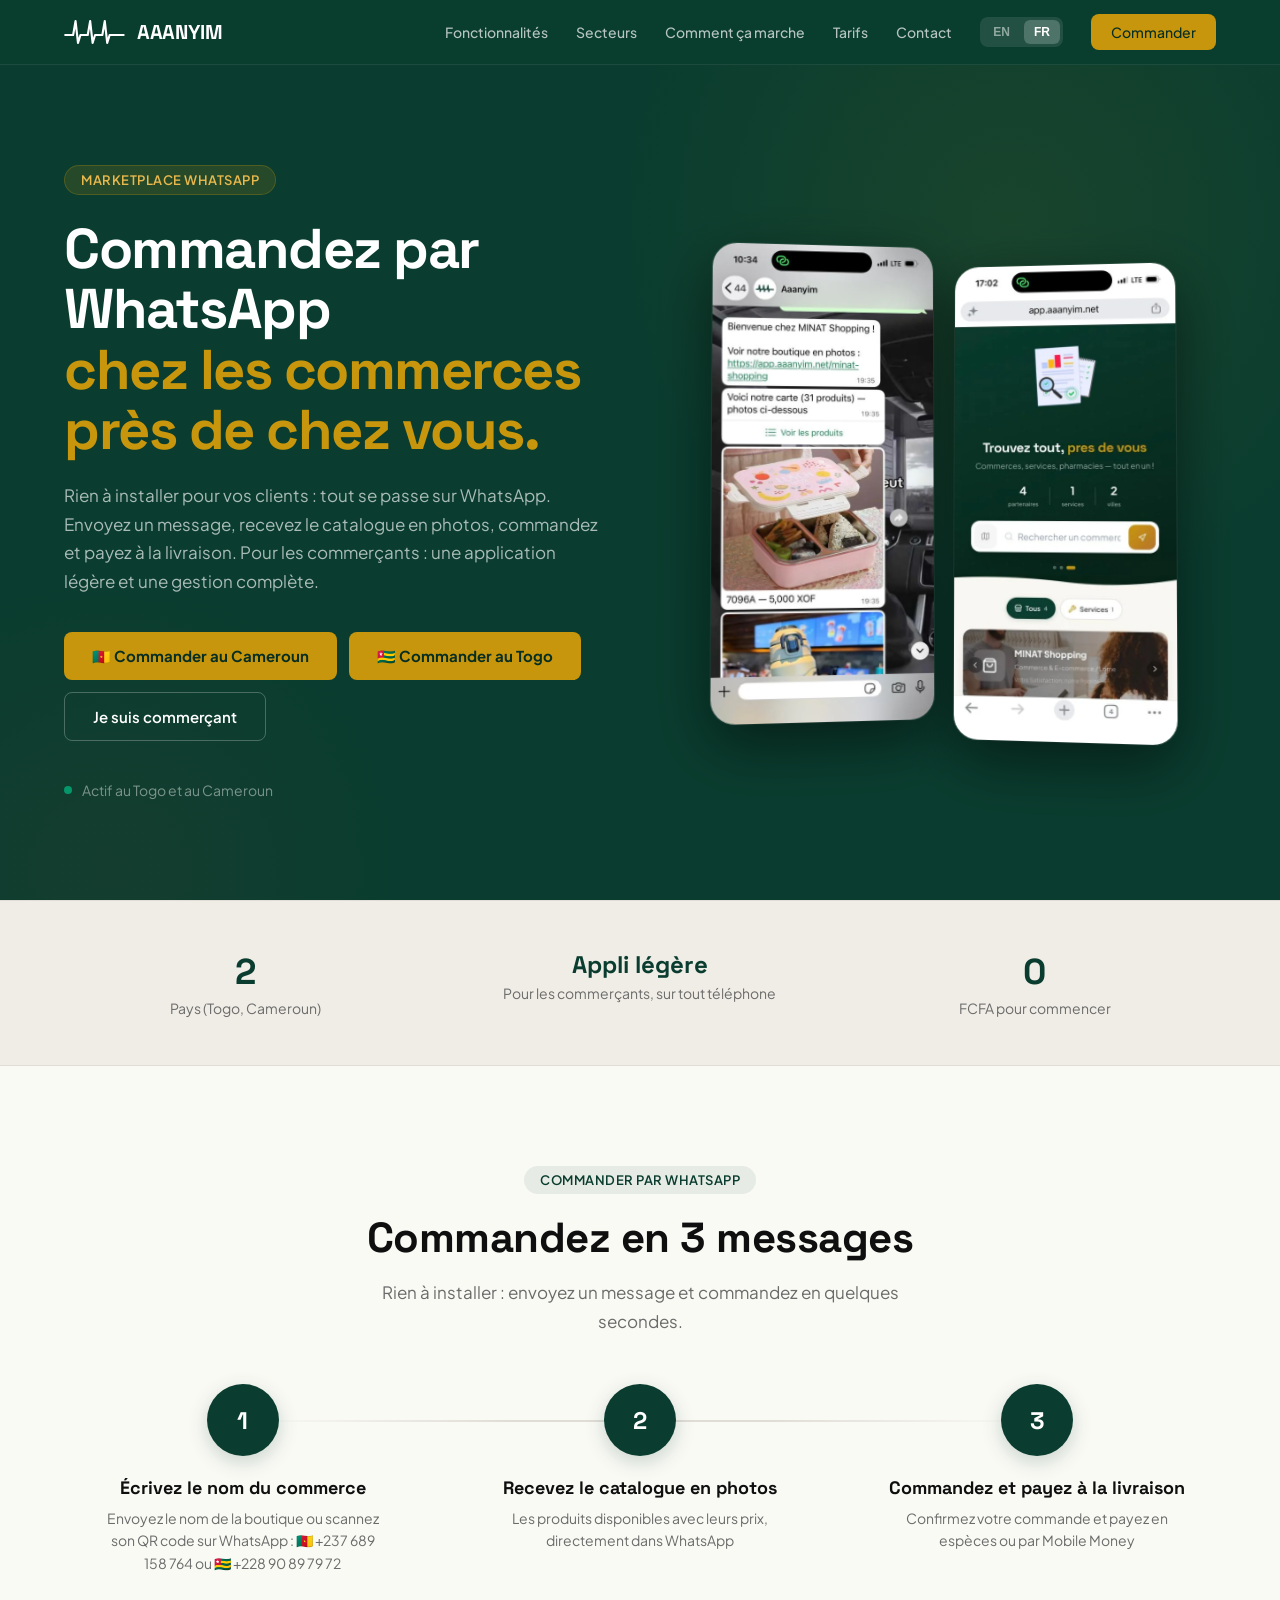
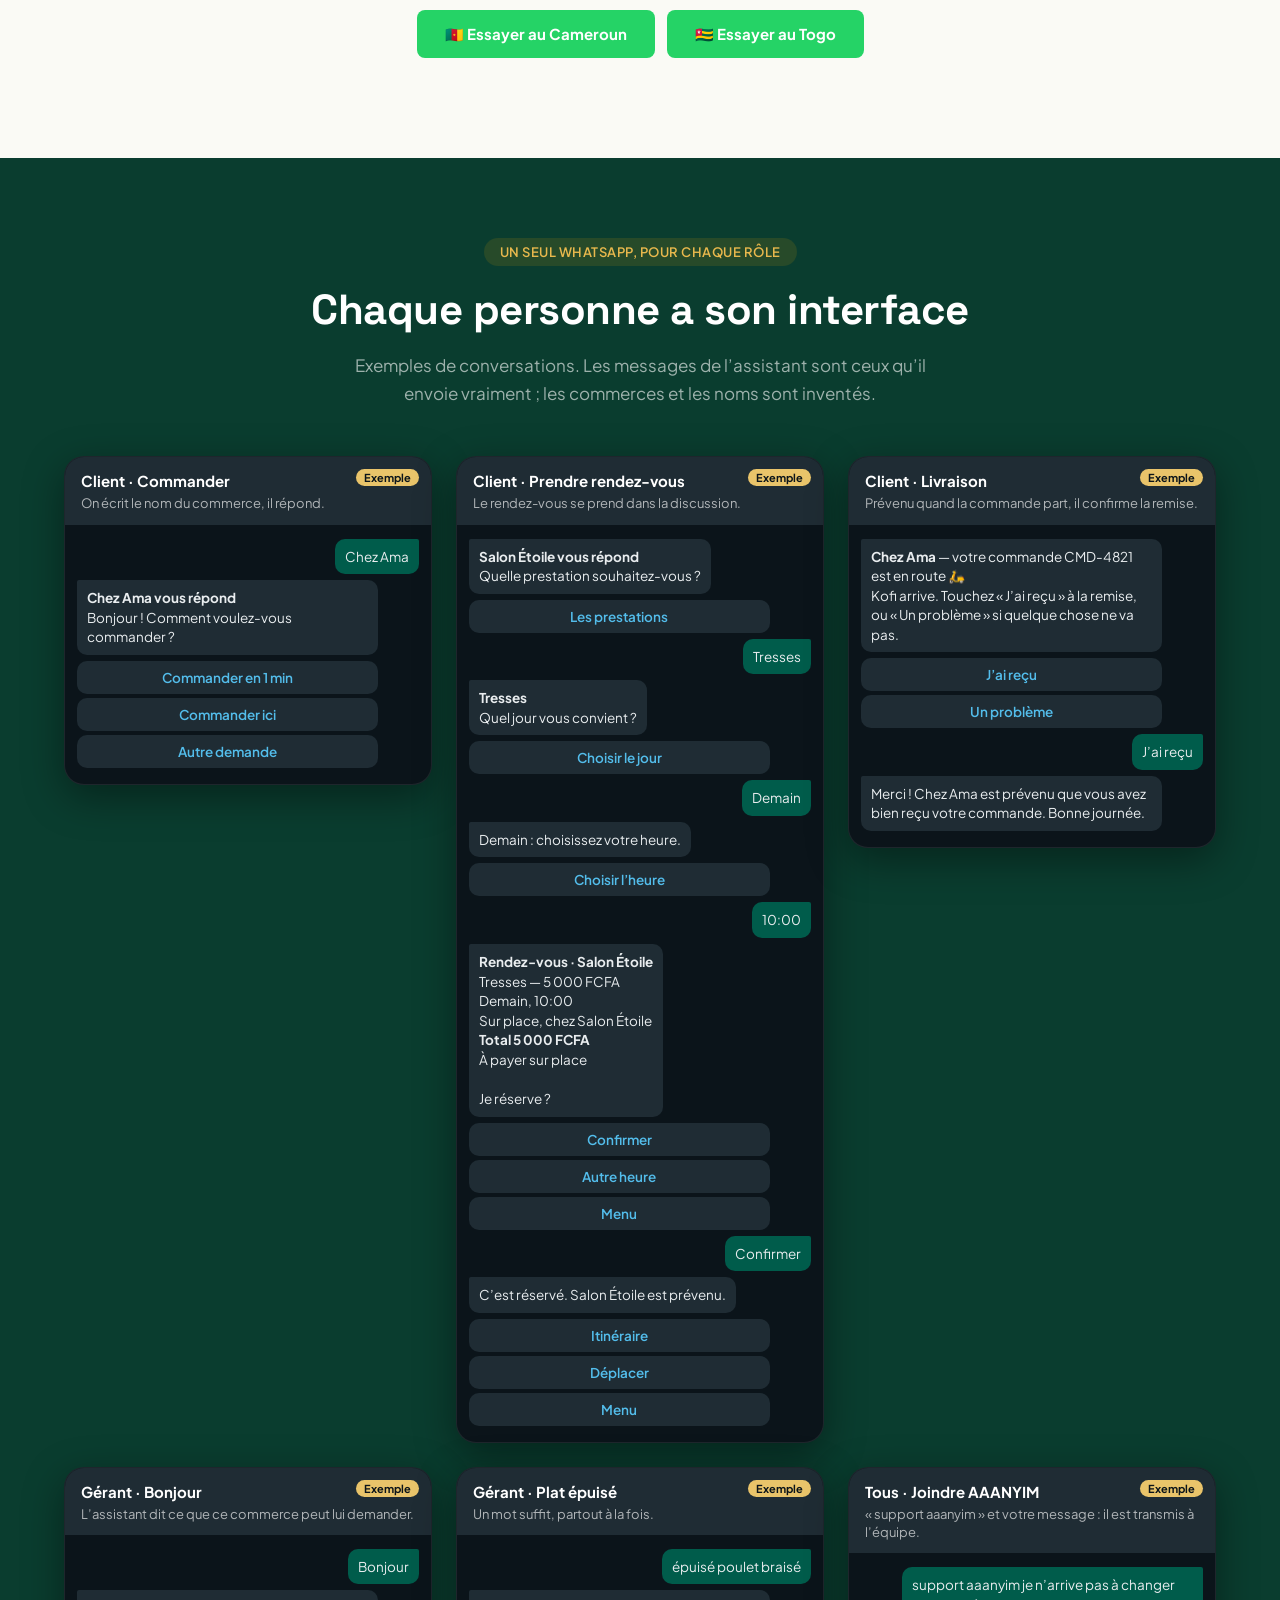
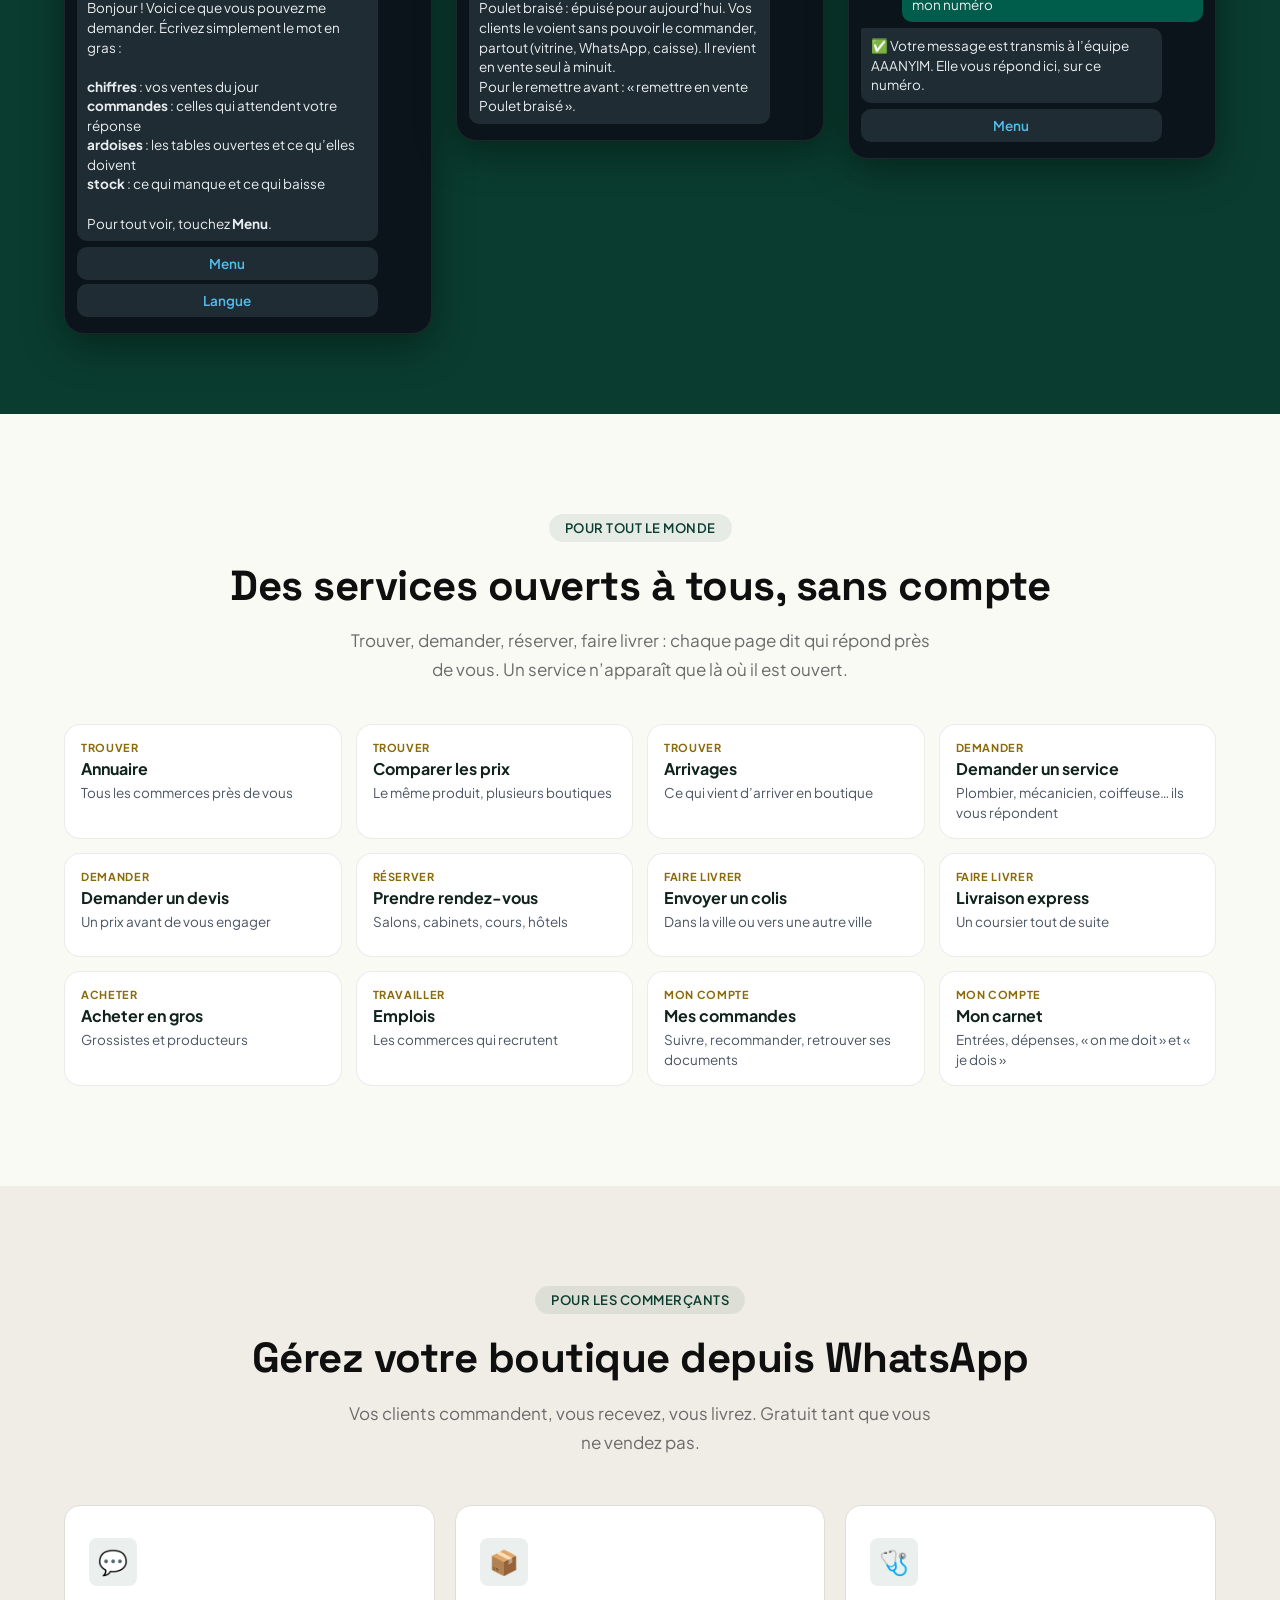
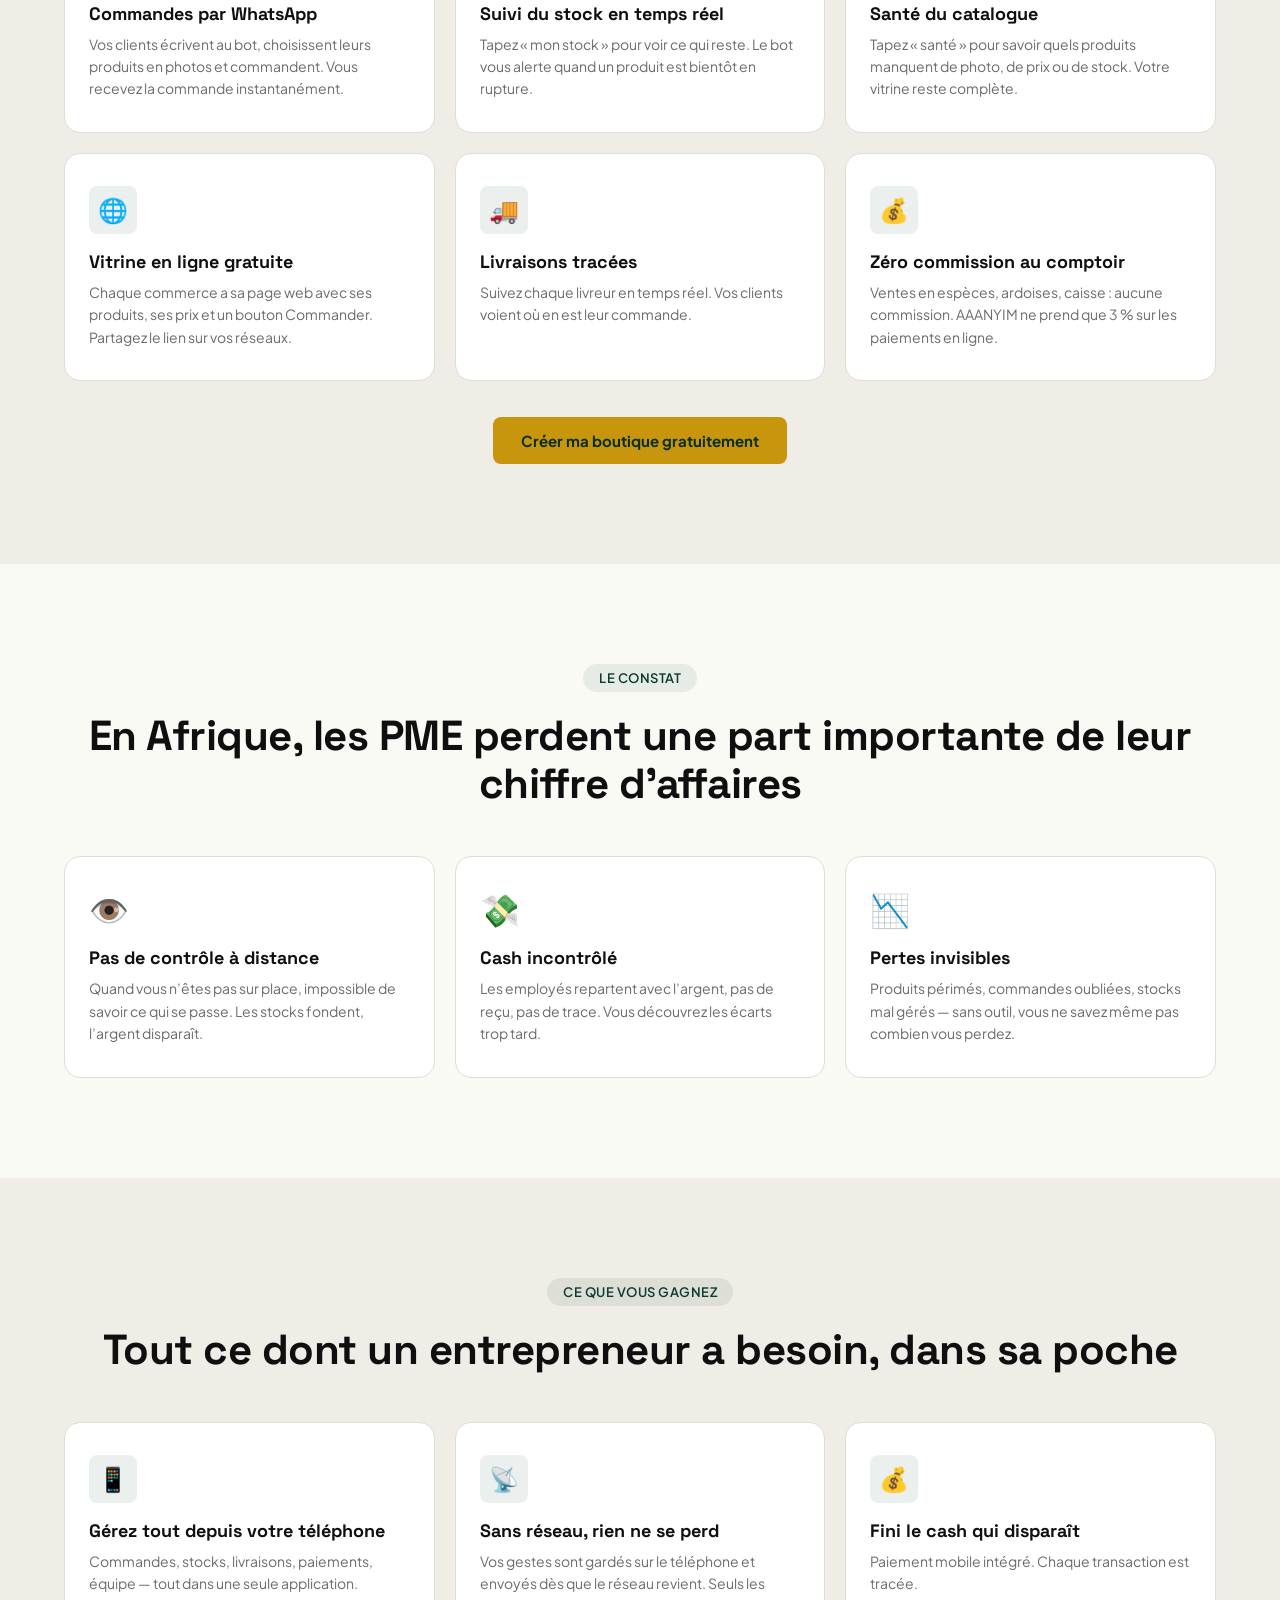
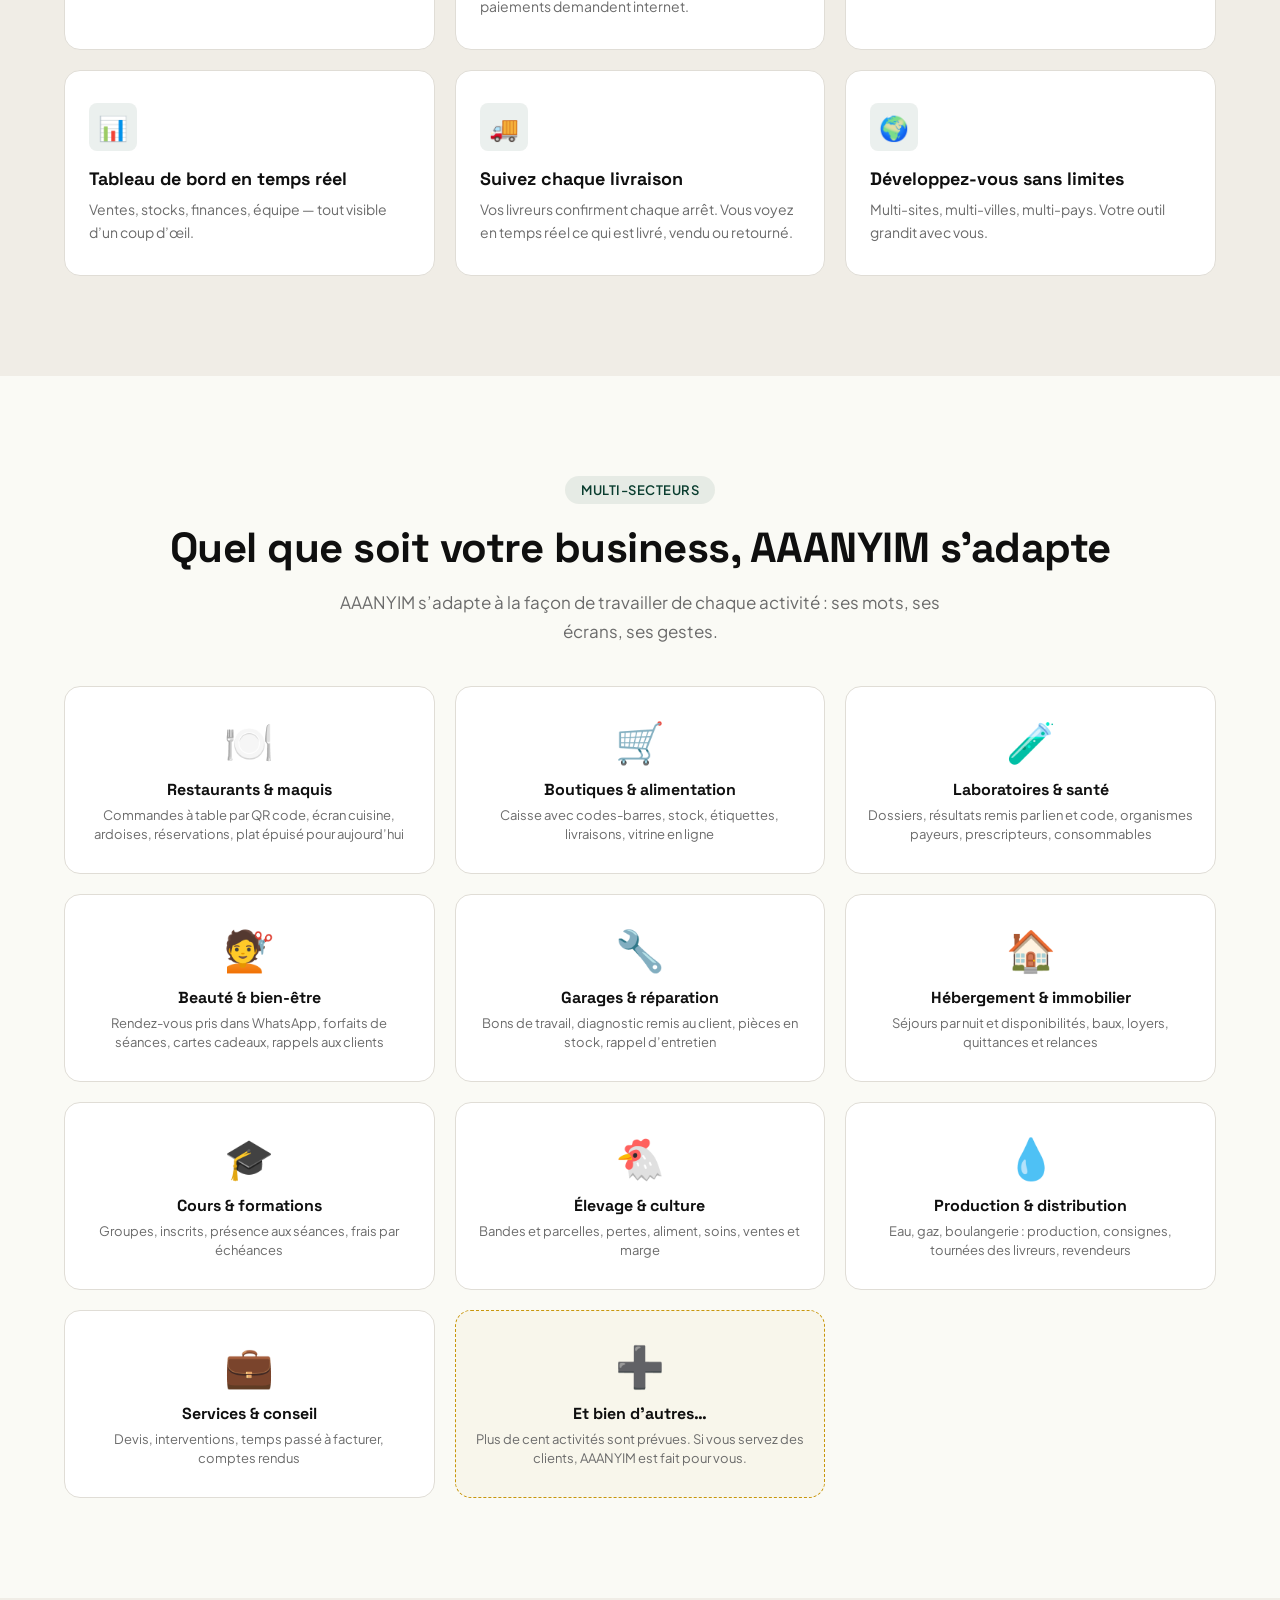
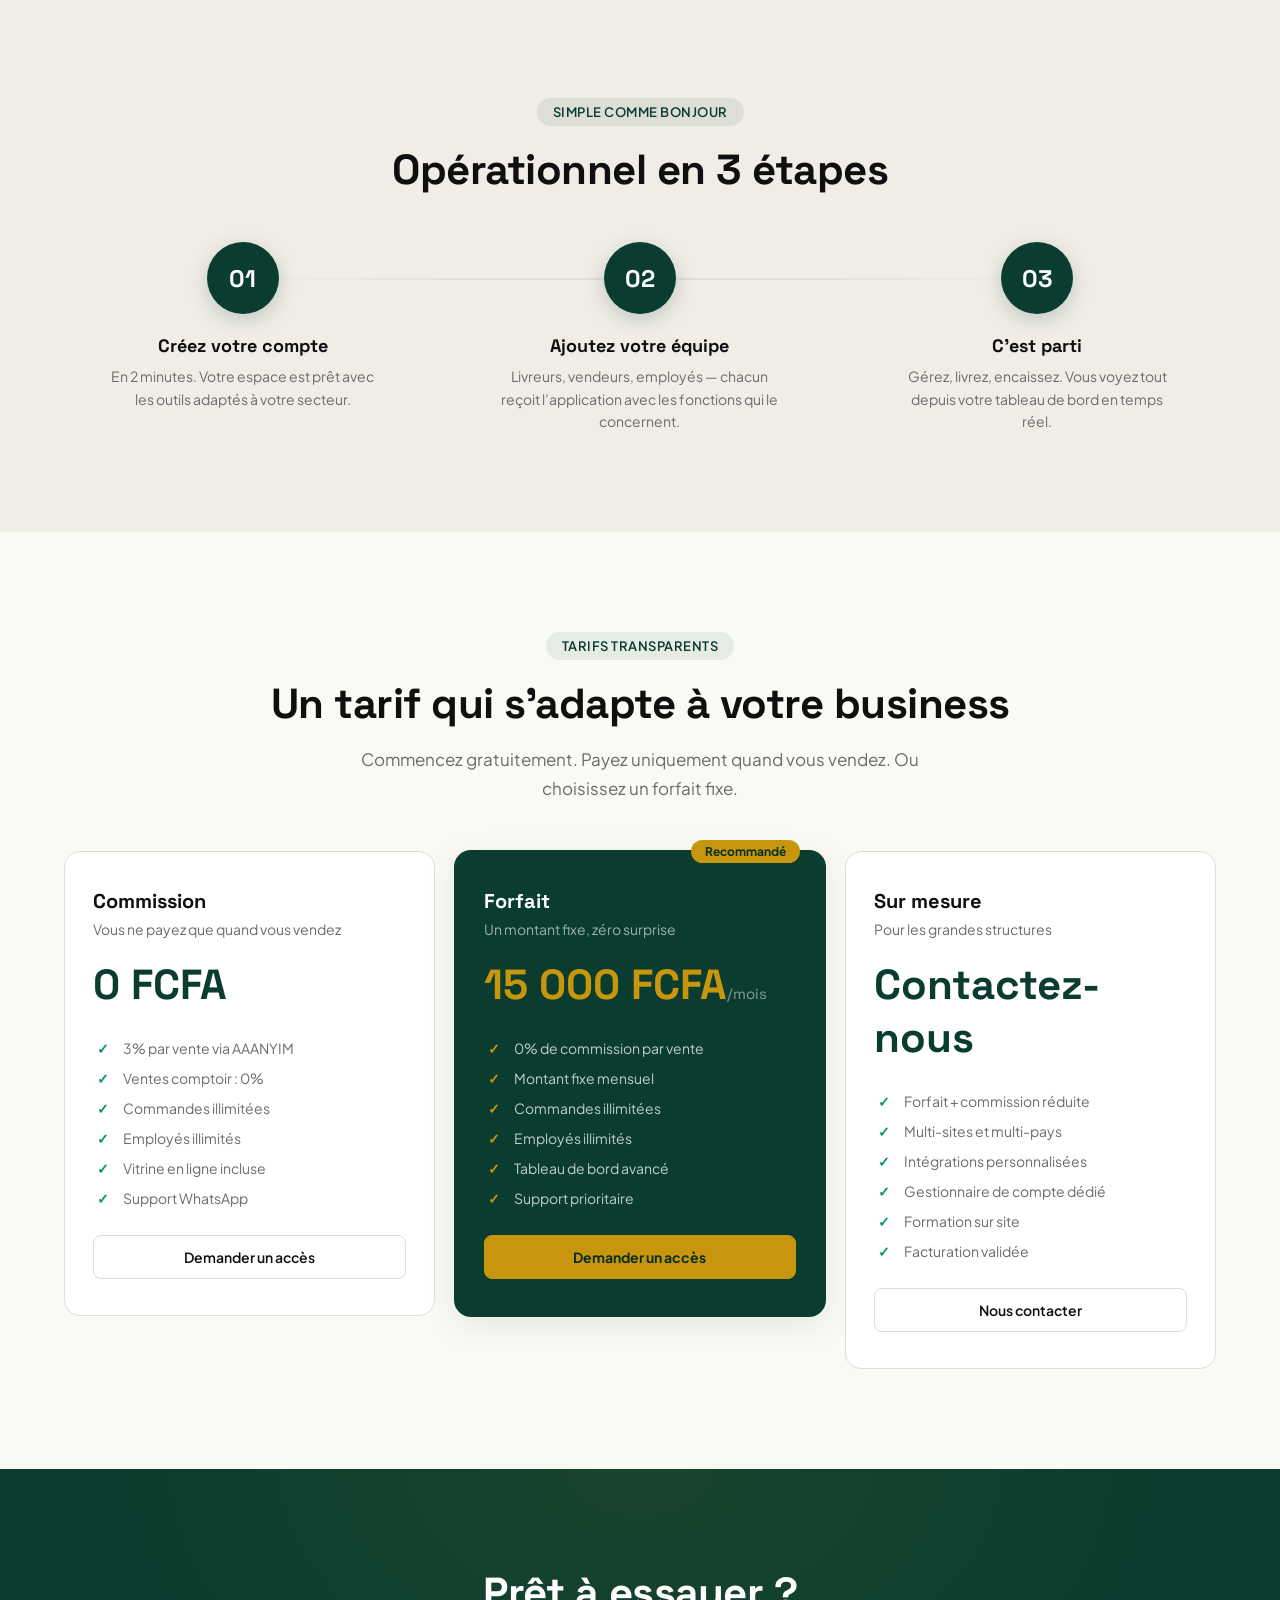
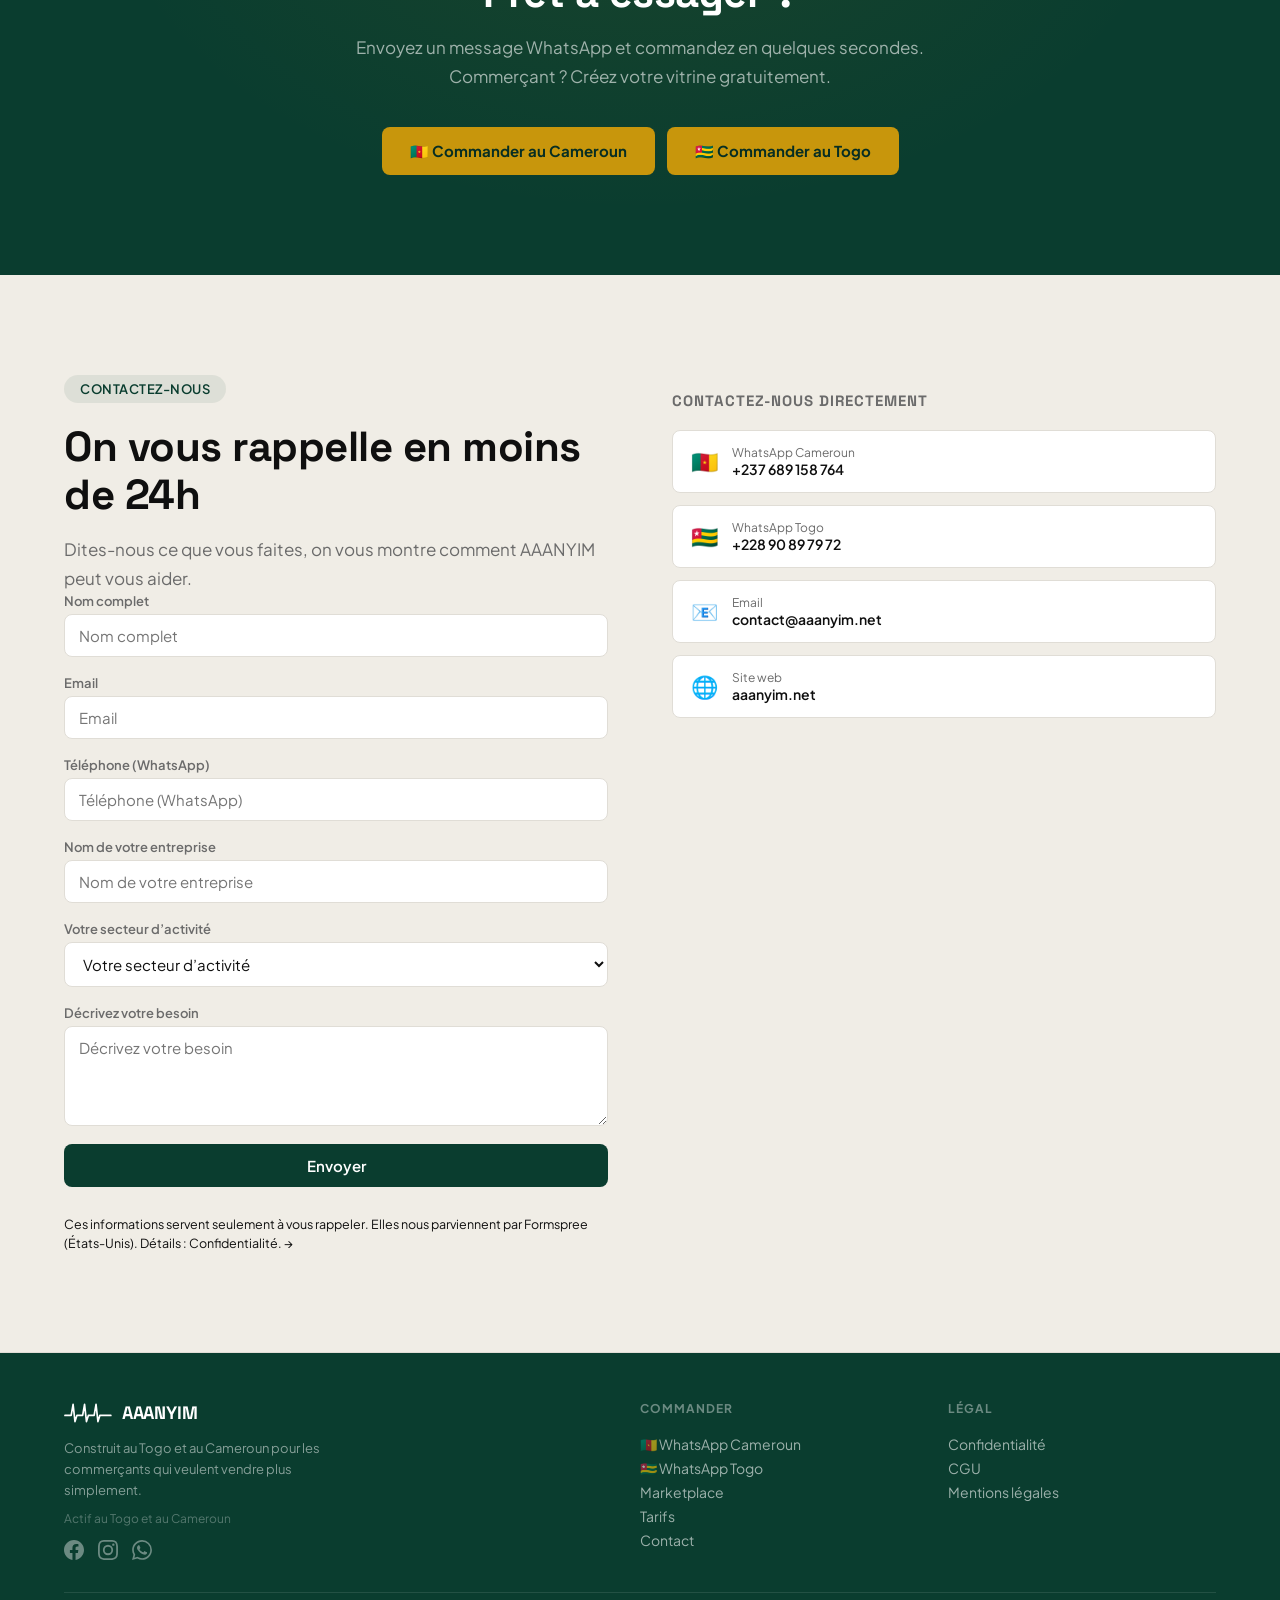
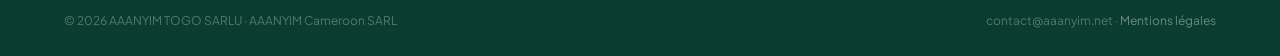
==== commit 82b57106: "maj site : services ouverts a tous (12 pages publiques), etape du jour remise dans l exemple de rend" ====
--- a/index.html
+++ b/index.html
@@ -258,6 +258,12 @@
 .chat-btn { background: #1F2C34; color: #53BDEB; text-align: center; font-size: 13.5px; font-weight: 600; padding: 8px 10px; border-radius: 10px; }
 .form-notice { font-size: 12.5px; line-height: 1.5; color: var(--text-muted); margin: 10px 0 0; }
 .form-notice a { color: var(--teal-400); }
+.svc-grid { display: grid; grid-template-columns: repeat(auto-fill, minmax(230px, 1fr)); gap: 14px; text-align: left; }
+.svc-card { display: flex; flex-direction: column; gap: 4px; background: #fff; border: 1px solid rgba(0,0,0,0.08); border-radius: 16px; padding: 16px; text-decoration: none; min-height: 104px; }
+.svc-card:hover { border-color: var(--gold, #C8960C); }
+.svc-group { font-size: 11px; font-weight: 700; letter-spacing: 0.06em; text-transform: uppercase; color: #8A6A0A; }
+.svc-name { font-size: 16px; font-weight: 700; color: #10231C; }
+.svc-desc { font-size: 13.5px; line-height: 1.45; color: #4B5563; }
 </style>
 <script type="application/ld+json">
 {
@@ -386,6 +392,13 @@
   <div id="roles-grid" class="chat-grid"></div>
 </div></section>
 
+<section class="section" id="services" style="background:var(--parchemin)"><div class="container" style="text-align:center">
+  <span class="section-badge fade-up" data-i18n="services.badge">Pour tout le monde</span>
+  <h2 class="section-title fade-up" data-i18n="services.title">Des services ouverts &agrave; tous, sans compte</h2>
+  <p class="section-subtitle fade-up" style="margin:0 auto 40px" data-i18n="services.subtitle">Trouver, demander, r&eacute;server, faire livrer : chaque page dit qui r&eacute;pond pr&egrave;s de vous. Un service n&rsquo;appara&icirc;t que l&agrave; o&ugrave; il est ouvert.</p>
+  <div id="services-grid" class="svc-grid"></div>
+</div></section>
+
 <section class="section" id="commercants" style="background:var(--sable)"><div class="container" style="text-align:center">
   <span class="section-badge fade-up">Pour les commer&ccedil;ants</span>
   <h2 class="section-title fade-up">G&eacute;rez votre boutique depuis WhatsApp</h2>
@@ -515,8 +528,8 @@
   init: function() {
     var saved = localStorage.getItem('aaanyim-lang');
     this.current = (saved === 'fr' || saved === 'en') ? saved : 'fr';
-    this.locales.fr = {"nav":{"features":"Fonctionnalit\u00e9s","sectors":"Secteurs","how":"Comment \u00e7a marche","pricing":"Tarifs","contact":"Contact","cta":"Commander"},"hero":{"badge":"Marketplace WhatsApp","title_1":"Commandez par WhatsApp","title_2":"chez les commerces pr\u00e8s de chez vous.","subtitle":"Rien \u00e0 installer pour vos clients : tout se passe sur WhatsApp. Envoyez un message, recevez le catalogue en photos, commandez et payez \u00e0 la livraison. Pour les commer\u00e7ants : une application l\u00e9g\u00e8re et une gestion compl\u00e8te.","cta_cm":"\ud83c\udde8\ud83c\uddf2 Commander au Cameroun","cta_tg":"\ud83c\uddf9\ud83c\uddec Commander au Togo","cta_secondary":"Je suis commer\u00e7ant","trust":"Actif au Togo et au Cameroun"},"stats":{"s1_num":"2","s1_label":"Pays (Togo, Cameroun)","s2_num":"Appli l\u00e9g\u00e8re","s2_label":"Pour les commer\u00e7ants, sur tout t\u00e9l\u00e9phone","s3_num":"0","s3_label":"FCFA pour commencer"},"whatsapp":{"step1_title":"\u00c9crivez le nom du commerce","step1_desc":"Envoyez le nom de la boutique ou scannez son QR code sur WhatsApp : \ud83c\udde8\ud83c\uddf2 +237 689 158 764 ou \ud83c\uddf9\ud83c\uddec +228 90 89 79 72","try_cm":"\ud83c\udde8\ud83c\uddf2 Essayer au Cameroun","try_tg":"\ud83c\uddf9\ud83c\uddec Essayer au Togo","subtitle":"Rien \u00e0 installer : envoyez un message et commandez en quelques secondes.","step2_title":"Recevez le catalogue en photos","step2_desc":"Les produits disponibles avec leurs prix, directement dans WhatsApp","step3_title":"Commandez et payez \u00e0 la livraison","step3_desc":"Confirmez votre commande et payez en esp\u00e8ces ou par Mobile Money"},"problem":{"badge":"Le constat","title":"En Afrique, les PME perdent une part importante de leur chiffre d\u2019affaires","cards":[{"icon":"\ud83d\udc41\ufe0f","title":"Pas de contr\u00f4le \u00e0 distance","desc":"Quand vous n\u2019\u00eates pas sur place, impossible de savoir ce qui se passe. Les stocks fondent, l\u2019argent dispara\u00eet."},{"icon":"\ud83d\udcb8","title":"Cash incontr\u00f4l\u00e9","desc":"Les employ\u00e9s repartent avec l\u2019argent, pas de re\u00e7u, pas de trace. Vous d\u00e9couvrez les \u00e9carts trop tard."},{"icon":"\ud83d\udcc9","title":"Pertes invisibles","desc":"Produits p\u00e9rim\u00e9s, commandes oubli\u00e9es, stocks mal g\u00e9r\u00e9s \u2014 sans outil, vous ne savez m\u00eame pas combien vous perdez."}]},"sectors":{"badge":"Multi-secteurs","title":"Quel que soit votre business, AAANYIM s\u2019adapte","subtitle":"AAANYIM s\u2019adapte \u00e0 la fa\u00e7on de travailler de chaque activit\u00e9 : ses mots, ses \u00e9crans, ses gestes.","list":[{"icon":"\ud83c\udf7d\ufe0f","name":"Restaurants & maquis","desc":"Commandes \u00e0 table par QR code, \u00e9cran cuisine, ardoises, r\u00e9servations, plat \u00e9puis\u00e9 pour aujourd\u2019hui"},{"icon":"\ud83d\uded2","name":"Boutiques & alimentation","desc":"Caisse avec codes-barres, stock, \u00e9tiquettes, livraisons, vitrine en ligne"},{"icon":"\ud83e\uddea","name":"Laboratoires & sant\u00e9","desc":"Dossiers, r\u00e9sultats remis par lien et code, organismes payeurs, prescripteurs, consommables"},{"icon":"\ud83d\udc87","name":"Beaut\u00e9 & bien-\u00eatre","desc":"Rendez-vous pris dans WhatsApp, forfaits de s\u00e9ances, cartes cadeaux, rappels aux clients"},{"icon":"\ud83d\udd27","name":"Garages & r\u00e9paration","desc":"Bons de travail, diagnostic remis au client, pi\u00e8ces en stock, rappel d\u2019entretien"},{"icon":"\ud83c\udfe0","name":"H\u00e9bergement & immobilier","desc":"S\u00e9jours par nuit et disponibilit\u00e9s, baux, loyers, quittances et relances"},{"icon":"\ud83c\udf93","name":"Cours & formations","desc":"Groupes, inscrits, pr\u00e9sence aux s\u00e9ances, frais par \u00e9ch\u00e9ances"},{"icon":"\ud83d\udc14","name":"\u00c9levage & culture","desc":"Bandes et parcelles, pertes, aliment, soins, ventes et marge"},{"icon":"\ud83d\udca7","name":"Production & distribution","desc":"Eau, gaz, boulangerie : production, consignes, tourn\u00e9es des livreurs, revendeurs"},{"icon":"\ud83d\udcbc","name":"Services & conseil","desc":"Devis, interventions, temps pass\u00e9 \u00e0 facturer, comptes rendus"},{"icon":"\u2795","name":"Et bien d\u2019autres\u2026","desc":"Plus de cent activit\u00e9s sont pr\u00e9vues. Si vous servez des clients, AAANYIM est fait pour vous."}]},"solution":{"badge":"Ce que vous gagnez","title":"Tout ce dont un entrepreneur a besoin, dans sa poche","features":[{"icon":"\ud83d\udcf1","title":"G\u00e9rez tout depuis votre t\u00e9l\u00e9phone","desc":"Commandes, stocks, livraisons, paiements, \u00e9quipe \u2014 tout dans une seule application."},{"icon":"\ud83d\udce1","title":"Sans r\u00e9seau, rien ne se perd","desc":"Vos gestes sont gard\u00e9s sur le t\u00e9l\u00e9phone et envoy\u00e9s d\u00e8s que le r\u00e9seau revient. Seuls les paiements demandent internet."},{"icon":"\ud83d\udcb0","title":"Fini le cash qui dispara\u00eet","desc":"Paiement mobile int\u00e9gr\u00e9. Chaque transaction est trac\u00e9e."},{"icon":"\ud83d\udcca","title":"Tableau de bord en temps r\u00e9el","desc":"Ventes, stocks, finances, \u00e9quipe \u2014 tout visible d\u2019un coup d\u2019\u0153il."},{"icon":"\ud83d\ude9a","title":"Suivez chaque livraison","desc":"Vos livreurs confirment chaque arr\u00eat. Vous voyez en temps r\u00e9el ce qui est livr\u00e9, vendu ou retourn\u00e9."},{"icon":"\ud83c\udf0d","title":"D\u00e9veloppez-vous sans limites","desc":"Multi-sites, multi-villes, multi-pays. Votre outil grandit avec vous."}]},"how":{"badge":"Simple comme bonjour","title":"Op\u00e9rationnel en 3 \u00e9tapes","steps":[{"num":"01","title":"Cr\u00e9ez votre compte","desc":"En 2 minutes. Votre espace est pr\u00eat avec les outils adapt\u00e9s \u00e0 votre secteur."},{"num":"02","title":"Ajoutez votre \u00e9quipe","desc":"Livreurs, vendeurs, employ\u00e9s \u2014 chacun re\u00e7oit l\u2019application avec les fonctions qui le concernent."},{"num":"03","title":"C\u2019est parti","desc":"G\u00e9rez, livrez, encaissez. Vous voyez tout depuis votre tableau de bord en temps r\u00e9el."}]},"pricing":{"badge":"Tarifs transparents","title":"Un tarif qui s\u2019adapte \u00e0 votre business","subtitle":"Commencez gratuitement. Payez uniquement quand vous vendez. Ou choisissez un forfait fixe.","cta":"Demander un acc\u00e8s","cta_enterprise":"Nous contacter","popular":"Recommand\u00e9","plans":[{"name":"Commission","price":"0 FCFA","desc":"Vous ne payez que quand vous vendez","features":["3% par vente via AAANYIM","Ventes comptoir : 0%","Commandes illimit\u00e9es","Employ\u00e9s illimit\u00e9s","Vitrine en ligne incluse","Support WhatsApp"]},{"name":"Forfait","price":"15 000 FCFA","period":"/mois","desc":"Un montant fixe, z\u00e9ro surprise","popular":true,"features":["0% de commission par vente","Montant fixe mensuel","Commandes illimit\u00e9es","Employ\u00e9s illimit\u00e9s","Tableau de bord avanc\u00e9","Support prioritaire"]},{"name":"Sur mesure","price":"Contactez-nous","desc":"Pour les grandes structures","features":["Forfait + commission r\u00e9duite","Multi-sites et multi-pays","Int\u00e9grations personnalis\u00e9es","Gestionnaire de compte d\u00e9di\u00e9","Formation sur site","Facturation valid\u00e9e"]}]},"cta_section":{"title":"Pr\u00eat \u00e0 essayer ?","subtitle":"Envoyez un message WhatsApp et commandez en quelques secondes. Commer\u00e7ant ? Cr\u00e9ez votre vitrine gratuitement.","cta_cm":"\ud83c\udde8\ud83c\uddf2 Commander au Cameroun","cta_tg":"\ud83c\uddf9\ud83c\uddec Commander au Togo"},"contact":{"badge":"Contactez-nous","title":"On vous rappelle en moins de 24h","subtitle":"Dites-nous ce que vous faites, on vous montre comment AAANYIM peut vous aider.","whatsapp_label":"Nous \u00e9crire sur WhatsApp","form":{"name":"Nom complet","email":"Email","phone":"T\u00e9l\u00e9phone (WhatsApp)","company":"Nom de votre entreprise","sector":"Votre secteur d\u2019activit\u00e9","sectors":["Commerce","Production","Services","Distribution","Restauration","Pharmacie","Autre"],"message":"D\u00e9crivez votre besoin","submit":"Envoyer","success":"Merci ! On vous contacte dans les 24h.","whatsapp":"Contactez-nous directement","notice":"Ces informations servent seulement \u00e0 vous rappeler. Elles nous parviennent par Formspree (\u00c9tats-Unis). D\u00e9tails : Confidentialit\u00e9."}},"roles":{"badge":"Un seul WhatsApp, pour chaque r\u00f4le","title":"Chaque personne a son interface","subtitle":"Exemples de conversations. Les messages de l\u2019assistant sont ceux qu\u2019il envoie vraiment ; les commerces et les noms sont invent\u00e9s.","example":"Exemple","list":[{"label":"Client \u00b7 Commander","desc":"On \u00e9crit le nom du commerce, il r\u00e9pond.","msgs":[{"me":"Chez Ama"},{"bot":"*Chez Ama vous r\u00e9pond*\nBonjour ! Comment voulez-vous commander ?","btn":["Commander en 1 min","Commander ici","Autre demande"]}]},{"label":"Client \u00b7 Prendre rendez-vous","desc":"Le rendez-vous se prend dans la discussion.","msgs":[{"bot":"*Salon \u00c9toile vous r\u00e9pond*\nQuelle prestation souhaitez-vous ?","btn":["Les prestations"]},{"me":"Tresses"},{"bot":"Demain : choisissez votre heure.","btn":["Choisir l\u2019heure"]},{"me":"10:00"},{"bot":"*Rendez-vous \u00b7 Salon \u00c9toile*\nTresses \u2014 5 000 FCFA\nDemain, 10:00\nSur place, chez Salon \u00c9toile\n*Total 5 000 FCFA*\n\u00c0 payer sur place\n\nJe r\u00e9serve ?","btn":["Confirmer","Autre heure","Menu"]},{"me":"Confirmer"},{"bot":"C\u2019est r\u00e9serv\u00e9. Salon \u00c9toile est pr\u00e9venu.","btn":["Itin\u00e9raire","D\u00e9placer","Menu"]}]},{"label":"Client \u00b7 Livraison","desc":"Pr\u00e9venu quand la commande part, il confirme la remise.","msgs":[{"bot":"*Chez Ama* \u2014 votre commande CMD-4821 est en route \ud83d\udef5\nKofi arrive. Touchez \u00ab J\u2019ai re\u00e7u \u00bb \u00e0 la remise, ou \u00ab Un probl\u00e8me \u00bb si quelque chose ne va pas.","btn":["J\u2019ai re\u00e7u","Un probl\u00e8me"]},{"me":"J\u2019ai re\u00e7u"},{"bot":"Merci ! Chez Ama est pr\u00e9venu que vous avez bien re\u00e7u votre commande. Bonne journ\u00e9e."}]},{"label":"G\u00e9rant \u00b7 Bonjour","desc":"L\u2019assistant dit ce que ce commerce peut lui demander.","msgs":[{"me":"Bonjour"},{"bot":"Bonjour ! Voici ce que vous pouvez me demander. \u00c9crivez simplement le mot en gras :\n\n*chiffres* : vos ventes du jour\n*commandes* : celles qui attendent votre r\u00e9ponse\n*ardoises* : les tables ouvertes et ce qu\u2019elles doivent\n*stock* : ce qui manque et ce qui baisse\n\nPour tout voir, touchez *Menu*.","btn":["Menu","Langue"]}]},{"label":"G\u00e9rant \u00b7 Plat \u00e9puis\u00e9","desc":"Un mot suffit, partout \u00e0 la fois.","msgs":[{"me":"\u00e9puis\u00e9 poulet brais\u00e9"},{"bot":"Poulet brais\u00e9 : \u00e9puis\u00e9 pour aujourd\u2019hui. Vos clients le voient sans pouvoir le commander, partout (vitrine, WhatsApp, caisse). Il revient en vente seul \u00e0 minuit.\nPour le remettre avant : \u00ab remettre en vente Poulet brais\u00e9 \u00bb."}]},{"label":"Tous \u00b7 Joindre AAANYIM","desc":"\u00ab support aaanyim \u00bb et votre message : il est transmis \u00e0 l\u2019\u00e9quipe.","msgs":[{"me":"support aaanyim je n\u2019arrive pas \u00e0 changer mon num\u00e9ro"},{"bot":"\u2705 Votre message est transmis \u00e0 l\u2019\u00e9quipe AAANYIM. Elle vous r\u00e9pond ici, sur ce num\u00e9ro.","btn":["Menu"]}]}]},"footer":{"desc":"Commandez par WhatsApp chez les commerces pr\u00e8s de chez vous.","product":"Produit","legal":"L\u00e9gal","links":{"features":"Fonctionnalit\u00e9s","pricing":"Tarifs","demo":"D\u00e9mo","privacy":"Confidentialit\u00e9","terms":"CGU"},"copyright":"\u00a9 2026 AAANYIM TOGO SARLU \u00b7 AAANYIM Cameroon SARL"}};
-    this.locales.en = {"nav":{"features":"Features","sectors":"Sectors","how":"How it works","pricing":"Pricing","contact":"Contact","cta":"Order"},"hero":{"badge":"WhatsApp Marketplace","title_1":"Order on WhatsApp","title_2":"from shops near you.","subtitle":"Nothing to install for your customers: everything happens on WhatsApp. Send a message, browse the catalogue in photos, order and pay on delivery. For shop owners: a lightweight app and full management.","cta_cm":"\ud83c\udde8\ud83c\uddf2 Order in Cameroon","cta_tg":"\ud83c\uddf9\ud83c\uddec Order in Togo","cta_secondary":"I\u2019m a shop owner","trust":"Active in Togo and Cameroon"},"stats":{"s1_num":"2","s1_label":"Countries (Togo, Cameroon)","s2_num":"Lightweight app","s2_label":"For shop owners, on any phone","s3_num":"0","s3_label":"FCFA to get started"},"whatsapp":{"step1_title":"Type the shop name","step1_desc":"Send the shop name or scan its QR code on WhatsApp: \ud83c\udde8\ud83c\uddf2 +237 689 158 764 or \ud83c\uddf9\ud83c\uddec +228 90 89 79 72","try_cm":"\ud83c\udde8\ud83c\uddf2 Try in Cameroon","try_tg":"\ud83c\uddf9\ud83c\uddec Try in Togo","subtitle":"Nothing to install: send a message and order in seconds.","step2_title":"Receive the catalogue in photos","step2_desc":"Available products with prices, right in WhatsApp","step3_title":"Order and pay on delivery","step3_desc":"Confirm your order and pay in cash or by Mobile Money"},"problem":{"badge":"The reality","title":"In Africa, SMEs lose a significant share of their revenue","cards":[{"icon":"\ud83d\udc41\ufe0f","title":"No remote control","desc":"When you\u2019re not on site, you have no idea what\u2019s happening. Stock vanishes, money disappears."},{"icon":"\ud83d\udcb8","title":"Uncontrolled cash","desc":"Employees leave with cash, no receipt, no trace. You find out about discrepancies too late."},{"icon":"\ud83d\udcc9","title":"Invisible losses","desc":"Expired products, forgotten orders, mismanaged stock \u2014 without a tool, you don\u2019t even know how much you\u2019re losing."}]},"sectors":{"badge":"All sectors","title":"Whatever your business, AAANYIM adapts","subtitle":"AAANYIM adapts to the way each activity works: its words, its screens, its actions.","list":[{"icon":"\ud83c\udf7d\ufe0f","name":"Restaurants","desc":"Table orders by QR code, kitchen screen, tabs, bookings, sold out for today"},{"icon":"\ud83d\uded2","name":"Shops & groceries","desc":"Till with barcodes, stock, labels, deliveries, online storefront"},{"icon":"\ud83e\uddea","name":"Laboratories & health","desc":"Files, results delivered by link and code, payers, referrers, supplies"},{"icon":"\ud83d\udc87","name":"Beauty & wellness","desc":"Appointments booked in WhatsApp, session packs, gift cards, client reminders"},{"icon":"\ud83d\udd27","name":"Garages & repair","desc":"Work orders, diagnosis given to the client, parts in stock, service reminders"},{"icon":"\ud83c\udfe0","name":"Lodging & real estate","desc":"Stays by night and availability, leases, rents, receipts and reminders"},{"icon":"\ud83c\udf93","name":"Classes & training","desc":"Groups, members, attendance, fees by instalments"},{"icon":"\ud83d\udc14","name":"Livestock & farming","desc":"Batches and plots, losses, feed, care, sales and margin"},{"icon":"\ud83d\udca7","name":"Production & distribution","desc":"Water, gas, bakery: production, deposits, delivery rounds, resellers"},{"icon":"\ud83d\udcbc","name":"Services & consulting","desc":"Quotes, call-outs, billable time, reports"},{"icon":"\u2795","name":"And many more\u2026","desc":"More than a hundred activities are planned. If you serve customers, AAANYIM is made for you."}]},"solution":{"badge":"What you gain","title":"Everything an entrepreneur needs, in their pocket","features":[{"icon":"\ud83d\udcf1","title":"Manage everything from your phone","desc":"Orders, stock, deliveries, payments, team \u2014 all in one app."},{"icon":"\ud83d\udce1","title":"No network, nothing is lost","desc":"Your actions are kept on the phone and sent as soon as the network is back. Only payments need the internet."},{"icon":"\ud83d\udcb0","title":"No more disappearing cash","desc":"Built-in mobile payment. Every transaction is tracked."},{"icon":"\ud83d\udcca","title":"Real-time dashboard","desc":"Sales, stock, finances, team \u2014 all visible at a glance."},{"icon":"\ud83d\ude9a","title":"Track every delivery","desc":"Your drivers confirm each stop. Real-time visibility on what\u2019s delivered, sold, or returned."},{"icon":"\ud83c\udf0d","title":"Scale without limits","desc":"Multi-site, multi-city, multi-country. Your tool grows with you."}]},"how":{"badge":"Dead simple","title":"Up and running in 3 steps","steps":[{"num":"01","title":"Create your account","desc":"In 2 minutes. Your workspace is ready with tools for your sector."},{"num":"02","title":"Add your team","desc":"Drivers, sellers, employees \u2014 each gets the app with features for their role."},{"num":"03","title":"You\u2019re live","desc":"Manage, deliver, collect. See everything from your real-time dashboard."}]},"pricing":{"badge":"Transparent pricing","title":"Pricing that adapts to your business","subtitle":"Start free. Pay only when you sell. Or choose a fixed plan.","cta":"Request access","cta_enterprise":"Contact us","popular":"Recommended","plans":[{"name":"Commission","price":"0 FCFA","desc":"You only pay when you sell","features":["3% per sale via AAANYIM","Counter sales: 0%","Unlimited orders","Unlimited employees","Online storefront included","WhatsApp support"]},{"name":"Flat rate","price":"15,000 FCFA","period":"/month","desc":"A fixed amount, zero surprises","popular":true,"features":["0% commission per sale","Fixed monthly amount","Unlimited orders","Unlimited employees","Advanced dashboard","Priority support"]},{"name":"Custom","price":"Contact us","desc":"For large operations","features":["Flat rate + reduced commission","Multi-site & multi-country","Custom integrations","Dedicated account manager","On-site training","Validated invoicing"]}]},"cta_section":{"title":"Ready to try?","subtitle":"Send a WhatsApp message and order in seconds. Shop owner? Create your free storefront.","cta_cm":"\ud83c\udde8\ud83c\uddf2 Order in Cameroon","cta_tg":"\ud83c\uddf9\ud83c\uddec Order in Togo"},"contact":{"badge":"Contact us","title":"We\u2019ll get back to you within 24h","subtitle":"Tell us what you do, we\u2019ll show you how AAANYIM can help.","whatsapp_label":"Message us on WhatsApp","form":{"name":"Full name","email":"Email","phone":"Phone (WhatsApp)","company":"Your company name","sector":"Your sector","sectors":["Retail","Production","Services","Distribution","Food & restaurant","Pharmacy","Other"],"message":"Describe your needs","submit":"Send","success":"Thanks! We\u2019ll contact you within 24h.","whatsapp":"Contact us directly","notice":"This information is only used to call you back. It reaches us through Formspree (United States). Details: Privacy."}},"roles":{"badge":"One WhatsApp, for every role","title":"Each person has their own interface","subtitle":"Example conversations. The assistant\u2019s messages are the ones it really sends; shops and names are invented.","example":"Example","list":[{"label":"Customer \u00b7 Order","desc":"Write the shop\u2019s name, it answers.","msgs":[{"me":"Chez Ama"},{"bot":"*Chez Ama is answering*\nHello! How would you like to order?","btn":["Order in 1 min","Order here","Something else"]}]},{"label":"Customer \u00b7 Book an appointment","desc":"The appointment is booked in the chat.","msgs":[{"bot":"*Salon \u00c9toile is replying*\nWhich service would you like?","btn":["Services"]},{"me":"Braids"},{"bot":"Tomorrow: choose your time.","btn":["Choose the time"]},{"me":"10:00"},{"bot":"*Appointment \u00b7 Salon \u00c9toile*\nBraids \u2014 5 000 FCFA\nTomorrow, 10:00\nOn site, at Salon \u00c9toile\n*Total 5 000 FCFA*\nPay on site\n\nShall I book it?","btn":["Confirm","Another time","Menu"]},{"me":"Confirm"},{"bot":"It is booked. Salon \u00c9toile has been told.","btn":["Directions","Reschedule","Menu"]}]},{"label":"Customer \u00b7 Delivery","desc":"Told when the order leaves, they confirm receipt.","msgs":[{"bot":"*Chez Ama* \u2014 your order CMD-4821 is on its way \ud83d\udef5\nKofi is coming. Tap \u00ab Received \u00bb on delivery, or \u00ab A problem \u00bb if something is wrong.","btn":["Received","A problem"]},{"me":"Received"},{"bot":"Thank you! Chez Ama knows you received your order. Have a good day."}]},{"label":"Manager \u00b7 Hello","desc":"The assistant says what this shop can ask.","msgs":[{"me":"Hello"},{"bot":"Hello! Here is what you can ask me. Just write the word in bold:\n\n*chiffres* : your sales today\n*commandes* : orders waiting for your answer\n*ardoises* : open tables and what they owe\n*stock* : what is missing and what is running low\n\nTo see everything, tap *Menu*.","btn":["Menu","Language"]}]},{"label":"Manager \u00b7 Sold out","desc":"One word, everywhere at once.","msgs":[{"me":"\u00e9puis\u00e9 poulet brais\u00e9"},{"bot":"Poulet brais\u00e9: sold out for today. Customers still see it but cannot order it, everywhere (storefront, WhatsApp, till). It goes back on sale by itself at midnight.\nTo put it back earlier: \"back on sale Poulet brais\u00e9\"."}]},{"label":"Everyone \u00b7 Reach AAANYIM","desc":"\u201csupport aaanyim\u201d and your message: it is passed on to the team.","msgs":[{"me":"support aaanyim I cannot change my number"},{"bot":"\u2705 Your message has been passed on to the AAANYIM team. They will answer you here, on this number.","btn":["Menu"]}]}]},"footer":{"desc":"Order on WhatsApp from shops near you.","product":"Product","legal":"Legal","links":{"features":"Features","pricing":"Pricing","demo":"Demo","privacy":"Privacy","terms":"Terms"},"copyright":"\u00a9 2026 AAANYIM TOGO SARLU \u00b7 AAANYIM Cameroon SARL"}};
+    this.locales.fr = {"nav":{"features":"Fonctionnalit\u00e9s","sectors":"Secteurs","how":"Comment \u00e7a marche","pricing":"Tarifs","contact":"Contact","cta":"Commander"},"hero":{"badge":"Marketplace WhatsApp","title_1":"Commandez par WhatsApp","title_2":"chez les commerces pr\u00e8s de chez vous.","subtitle":"Rien \u00e0 installer pour vos clients : tout se passe sur WhatsApp. Envoyez un message, recevez le catalogue en photos, commandez et payez \u00e0 la livraison. Pour les commer\u00e7ants : une application l\u00e9g\u00e8re et une gestion compl\u00e8te.","cta_cm":"\ud83c\udde8\ud83c\uddf2 Commander au Cameroun","cta_tg":"\ud83c\uddf9\ud83c\uddec Commander au Togo","cta_secondary":"Je suis commer\u00e7ant","trust":"Actif au Togo et au Cameroun"},"stats":{"s1_num":"2","s1_label":"Pays (Togo, Cameroun)","s2_num":"Appli l\u00e9g\u00e8re","s2_label":"Pour les commer\u00e7ants, sur tout t\u00e9l\u00e9phone","s3_num":"0","s3_label":"FCFA pour commencer"},"whatsapp":{"step1_title":"\u00c9crivez le nom du commerce","step1_desc":"Envoyez le nom de la boutique ou scannez son QR code sur WhatsApp : \ud83c\udde8\ud83c\uddf2 +237 689 158 764 ou \ud83c\uddf9\ud83c\uddec +228 90 89 79 72","try_cm":"\ud83c\udde8\ud83c\uddf2 Essayer au Cameroun","try_tg":"\ud83c\uddf9\ud83c\uddec Essayer au Togo","subtitle":"Rien \u00e0 installer : envoyez un message et commandez en quelques secondes.","step2_title":"Recevez le catalogue en photos","step2_desc":"Les produits disponibles avec leurs prix, directement dans WhatsApp","step3_title":"Commandez et payez \u00e0 la livraison","step3_desc":"Confirmez votre commande et payez en esp\u00e8ces ou par Mobile Money"},"problem":{"badge":"Le constat","title":"En Afrique, les PME perdent une part importante de leur chiffre d\u2019affaires","cards":[{"icon":"\ud83d\udc41\ufe0f","title":"Pas de contr\u00f4le \u00e0 distance","desc":"Quand vous n\u2019\u00eates pas sur place, impossible de savoir ce qui se passe. Les stocks fondent, l\u2019argent dispara\u00eet."},{"icon":"\ud83d\udcb8","title":"Cash incontr\u00f4l\u00e9","desc":"Les employ\u00e9s repartent avec l\u2019argent, pas de re\u00e7u, pas de trace. Vous d\u00e9couvrez les \u00e9carts trop tard."},{"icon":"\ud83d\udcc9","title":"Pertes invisibles","desc":"Produits p\u00e9rim\u00e9s, commandes oubli\u00e9es, stocks mal g\u00e9r\u00e9s \u2014 sans outil, vous ne savez m\u00eame pas combien vous perdez."}]},"sectors":{"badge":"Multi-secteurs","title":"Quel que soit votre business, AAANYIM s\u2019adapte","subtitle":"AAANYIM s\u2019adapte \u00e0 la fa\u00e7on de travailler de chaque activit\u00e9 : ses mots, ses \u00e9crans, ses gestes.","list":[{"icon":"\ud83c\udf7d\ufe0f","name":"Restaurants & maquis","desc":"Commandes \u00e0 table par QR code, \u00e9cran cuisine, ardoises, r\u00e9servations, plat \u00e9puis\u00e9 pour aujourd\u2019hui"},{"icon":"\ud83d\uded2","name":"Boutiques & alimentation","desc":"Caisse avec codes-barres, stock, \u00e9tiquettes, livraisons, vitrine en ligne"},{"icon":"\ud83e\uddea","name":"Laboratoires & sant\u00e9","desc":"Dossiers, r\u00e9sultats remis par lien et code, organismes payeurs, prescripteurs, consommables"},{"icon":"\ud83d\udc87","name":"Beaut\u00e9 & bien-\u00eatre","desc":"Rendez-vous pris dans WhatsApp, forfaits de s\u00e9ances, cartes cadeaux, rappels aux clients"},{"icon":"\ud83d\udd27","name":"Garages & r\u00e9paration","desc":"Bons de travail, diagnostic remis au client, pi\u00e8ces en stock, rappel d\u2019entretien"},{"icon":"\ud83c\udfe0","name":"H\u00e9bergement & immobilier","desc":"S\u00e9jours par nuit et disponibilit\u00e9s, baux, loyers, quittances et relances"},{"icon":"\ud83c\udf93","name":"Cours & formations","desc":"Groupes, inscrits, pr\u00e9sence aux s\u00e9ances, frais par \u00e9ch\u00e9ances"},{"icon":"\ud83d\udc14","name":"\u00c9levage & culture","desc":"Bandes et parcelles, pertes, aliment, soins, ventes et marge"},{"icon":"\ud83d\udca7","name":"Production & distribution","desc":"Eau, gaz, boulangerie : production, consignes, tourn\u00e9es des livreurs, revendeurs"},{"icon":"\ud83d\udcbc","name":"Services & conseil","desc":"Devis, interventions, temps pass\u00e9 \u00e0 facturer, comptes rendus"},{"icon":"\u2795","name":"Et bien d\u2019autres\u2026","desc":"Plus de cent activit\u00e9s sont pr\u00e9vues. Si vous servez des clients, AAANYIM est fait pour vous."}]},"solution":{"badge":"Ce que vous gagnez","title":"Tout ce dont un entrepreneur a besoin, dans sa poche","features":[{"icon":"\ud83d\udcf1","title":"G\u00e9rez tout depuis votre t\u00e9l\u00e9phone","desc":"Commandes, stocks, livraisons, paiements, \u00e9quipe \u2014 tout dans une seule application."},{"icon":"\ud83d\udce1","title":"Sans r\u00e9seau, rien ne se perd","desc":"Vos gestes sont gard\u00e9s sur le t\u00e9l\u00e9phone et envoy\u00e9s d\u00e8s que le r\u00e9seau revient. Seuls les paiements demandent internet."},{"icon":"\ud83d\udcb0","title":"Fini le cash qui dispara\u00eet","desc":"Paiement mobile int\u00e9gr\u00e9. Chaque transaction est trac\u00e9e."},{"icon":"\ud83d\udcca","title":"Tableau de bord en temps r\u00e9el","desc":"Ventes, stocks, finances, \u00e9quipe \u2014 tout visible d\u2019un coup d\u2019\u0153il."},{"icon":"\ud83d\ude9a","title":"Suivez chaque livraison","desc":"Vos livreurs confirment chaque arr\u00eat. Vous voyez en temps r\u00e9el ce qui est livr\u00e9, vendu ou retourn\u00e9."},{"icon":"\ud83c\udf0d","title":"D\u00e9veloppez-vous sans limites","desc":"Multi-sites, multi-villes, multi-pays. Votre outil grandit avec vous."}]},"how":{"badge":"Simple comme bonjour","title":"Op\u00e9rationnel en 3 \u00e9tapes","steps":[{"num":"01","title":"Cr\u00e9ez votre compte","desc":"En 2 minutes. Votre espace est pr\u00eat avec les outils adapt\u00e9s \u00e0 votre secteur."},{"num":"02","title":"Ajoutez votre \u00e9quipe","desc":"Livreurs, vendeurs, employ\u00e9s \u2014 chacun re\u00e7oit l\u2019application avec les fonctions qui le concernent."},{"num":"03","title":"C\u2019est parti","desc":"G\u00e9rez, livrez, encaissez. Vous voyez tout depuis votre tableau de bord en temps r\u00e9el."}]},"pricing":{"badge":"Tarifs transparents","title":"Un tarif qui s\u2019adapte \u00e0 votre business","subtitle":"Commencez gratuitement. Payez uniquement quand vous vendez. Ou choisissez un forfait fixe.","cta":"Demander un acc\u00e8s","cta_enterprise":"Nous contacter","popular":"Recommand\u00e9","plans":[{"name":"Commission","price":"0 FCFA","desc":"Vous ne payez que quand vous vendez","features":["3% par vente via AAANYIM","Ventes comptoir : 0%","Commandes illimit\u00e9es","Employ\u00e9s illimit\u00e9s","Vitrine en ligne incluse","Support WhatsApp"]},{"name":"Forfait","price":"15 000 FCFA","period":"/mois","desc":"Un montant fixe, z\u00e9ro surprise","popular":true,"features":["0% de commission par vente","Montant fixe mensuel","Commandes illimit\u00e9es","Employ\u00e9s illimit\u00e9s","Tableau de bord avanc\u00e9","Support prioritaire"]},{"name":"Sur mesure","price":"Contactez-nous","desc":"Pour les grandes structures","features":["Forfait + commission r\u00e9duite","Multi-sites et multi-pays","Int\u00e9grations personnalis\u00e9es","Gestionnaire de compte d\u00e9di\u00e9","Formation sur site","Facturation valid\u00e9e"]}]},"cta_section":{"title":"Pr\u00eat \u00e0 essayer ?","subtitle":"Envoyez un message WhatsApp et commandez en quelques secondes. Commer\u00e7ant ? Cr\u00e9ez votre vitrine gratuitement.","cta_cm":"\ud83c\udde8\ud83c\uddf2 Commander au Cameroun","cta_tg":"\ud83c\uddf9\ud83c\uddec Commander au Togo"},"contact":{"badge":"Contactez-nous","title":"On vous rappelle en moins de 24h","subtitle":"Dites-nous ce que vous faites, on vous montre comment AAANYIM peut vous aider.","whatsapp_label":"Nous \u00e9crire sur WhatsApp","form":{"name":"Nom complet","email":"Email","phone":"T\u00e9l\u00e9phone (WhatsApp)","company":"Nom de votre entreprise","sector":"Votre secteur d\u2019activit\u00e9","sectors":["Commerce","Production","Services","Distribution","Restauration","Pharmacie","Autre"],"message":"D\u00e9crivez votre besoin","submit":"Envoyer","success":"Merci ! On vous contacte dans les 24h.","whatsapp":"Contactez-nous directement","notice":"Ces informations servent seulement \u00e0 vous rappeler. Elles nous parviennent par Formspree (\u00c9tats-Unis). D\u00e9tails : Confidentialit\u00e9."}},"roles":{"badge":"Un seul WhatsApp, pour chaque r\u00f4le","title":"Chaque personne a son interface","subtitle":"Exemples de conversations. Les messages de l\u2019assistant sont ceux qu\u2019il envoie vraiment ; les commerces et les noms sont invent\u00e9s.","example":"Exemple","list":[{"label":"Client \u00b7 Commander","desc":"On \u00e9crit le nom du commerce, il r\u00e9pond.","msgs":[{"me":"Chez Ama"},{"bot":"*Chez Ama vous r\u00e9pond*\nBonjour ! Comment voulez-vous commander ?","btn":["Commander en 1 min","Commander ici","Autre demande"]}]},{"label":"Client \u00b7 Prendre rendez-vous","desc":"Le rendez-vous se prend dans la discussion.","msgs":[{"bot":"*Salon \u00c9toile vous r\u00e9pond*\nQuelle prestation souhaitez-vous ?","btn":["Les prestations"]},{"me":"Tresses"},{"bot":"*Tresses*\nQuel jour vous convient ?","btn":["Choisir le jour"]},{"me":"Demain"},{"bot":"Demain : choisissez votre heure.","btn":["Choisir l\u2019heure"]},{"me":"10:00"},{"bot":"*Rendez-vous \u00b7 Salon \u00c9toile*\nTresses \u2014 5 000 FCFA\nDemain, 10:00\nSur place, chez Salon \u00c9toile\n*Total 5 000 FCFA*\n\u00c0 payer sur place\n\nJe r\u00e9serve ?","btn":["Confirmer","Autre heure","Menu"]},{"me":"Confirmer"},{"bot":"C\u2019est r\u00e9serv\u00e9. Salon \u00c9toile est pr\u00e9venu.","btn":["Itin\u00e9raire","D\u00e9placer","Menu"]}]},{"label":"Client \u00b7 Livraison","desc":"Pr\u00e9venu quand la commande part, il confirme la remise.","msgs":[{"bot":"*Chez Ama* \u2014 votre commande CMD-4821 est en route \ud83d\udef5\nKofi arrive. Touchez \u00ab J\u2019ai re\u00e7u \u00bb \u00e0 la remise, ou \u00ab Un probl\u00e8me \u00bb si quelque chose ne va pas.","btn":["J\u2019ai re\u00e7u","Un probl\u00e8me"]},{"me":"J\u2019ai re\u00e7u"},{"bot":"Merci ! Chez Ama est pr\u00e9venu que vous avez bien re\u00e7u votre commande. Bonne journ\u00e9e."}]},{"label":"G\u00e9rant \u00b7 Bonjour","desc":"L\u2019assistant dit ce que ce commerce peut lui demander.","msgs":[{"me":"Bonjour"},{"bot":"Bonjour ! Voici ce que vous pouvez me demander. \u00c9crivez simplement le mot en gras :\n\n*chiffres* : vos ventes du jour\n*commandes* : celles qui attendent votre r\u00e9ponse\n*ardoises* : les tables ouvertes et ce qu\u2019elles doivent\n*stock* : ce qui manque et ce qui baisse\n\nPour tout voir, touchez *Menu*.","btn":["Menu","Langue"]}]},{"label":"G\u00e9rant \u00b7 Plat \u00e9puis\u00e9","desc":"Un mot suffit, partout \u00e0 la fois.","msgs":[{"me":"\u00e9puis\u00e9 poulet brais\u00e9"},{"bot":"Poulet brais\u00e9 : \u00e9puis\u00e9 pour aujourd\u2019hui. Vos clients le voient sans pouvoir le commander, partout (vitrine, WhatsApp, caisse). Il revient en vente seul \u00e0 minuit.\nPour le remettre avant : \u00ab remettre en vente Poulet brais\u00e9 \u00bb."}]},{"label":"Tous \u00b7 Joindre AAANYIM","desc":"\u00ab support aaanyim \u00bb et votre message : il est transmis \u00e0 l\u2019\u00e9quipe.","msgs":[{"me":"support aaanyim je n\u2019arrive pas \u00e0 changer mon num\u00e9ro"},{"bot":"\u2705 Votre message est transmis \u00e0 l\u2019\u00e9quipe AAANYIM. Elle vous r\u00e9pond ici, sur ce num\u00e9ro.","btn":["Menu"]}]}]},"footer":{"desc":"Commandez par WhatsApp chez les commerces pr\u00e8s de chez vous.","product":"Produit","legal":"L\u00e9gal","links":{"features":"Fonctionnalit\u00e9s","pricing":"Tarifs","demo":"D\u00e9mo","privacy":"Confidentialit\u00e9","terms":"CGU"},"copyright":"\u00a9 2026 AAANYIM TOGO SARLU \u00b7 AAANYIM Cameroon SARL"},"services":{"badge":"Pour tout le monde","title":"Des services ouverts \u00e0 tous, sans compte","subtitle":"Trouver, demander, r\u00e9server, faire livrer : chaque page dit qui r\u00e9pond pr\u00e8s de vous. Un service n\u2019appara\u00eet que l\u00e0 o\u00f9 il est ouvert.","open":"Ouvrir","list":[{"group":"Trouver","name":"Annuaire","desc":"Tous les commerces pr\u00e8s de vous","url":"https://app.aaanyim.net/annuaire"},{"group":"Trouver","name":"Comparer les prix","desc":"Le m\u00eame produit, plusieurs boutiques","url":"https://app.aaanyim.net/comparer"},{"group":"Trouver","name":"Arrivages","desc":"Ce qui vient d\u2019arriver en boutique","url":"https://app.aaanyim.net/arrivages"},{"group":"Demander","name":"Demander un service","desc":"Plombier, m\u00e9canicien, coiffeuse\u2026 ils vous r\u00e9pondent","url":"https://app.aaanyim.net/demande-service"},{"group":"Demander","name":"Demander un devis","desc":"Un prix avant de vous engager","url":"https://app.aaanyim.net/devis"},{"group":"R\u00e9server","name":"Prendre rendez-vous","desc":"Salons, cabinets, cours, h\u00f4tels","url":"https://app.aaanyim.net/reserver"},{"group":"Faire livrer","name":"Envoyer un colis","desc":"Dans la ville ou vers une autre ville","url":"https://app.aaanyim.net/envoyer-colis"},{"group":"Faire livrer","name":"Livraison express","desc":"Un coursier tout de suite","url":"https://app.aaanyim.net/livraison-express"},{"group":"Acheter","name":"Acheter en gros","desc":"Grossistes et producteurs","url":"https://app.aaanyim.net/marketplace/b2b"},{"group":"Travailler","name":"Emplois","desc":"Les commerces qui recrutent","url":"https://app.aaanyim.net/public/jobs"},{"group":"Mon compte","name":"Mes commandes","desc":"Suivre, recommander, retrouver ses documents","url":"https://app.aaanyim.net/mes-commandes"},{"group":"Mon compte","name":"Mon carnet","desc":"Entr\u00e9es, d\u00e9penses, \u00ab on me doit \u00bb et \u00ab je dois \u00bb","url":"https://app.aaanyim.net/mon-carnet"}]}};
+    this.locales.en = {"nav":{"features":"Features","sectors":"Sectors","how":"How it works","pricing":"Pricing","contact":"Contact","cta":"Order"},"hero":{"badge":"WhatsApp Marketplace","title_1":"Order on WhatsApp","title_2":"from shops near you.","subtitle":"Nothing to install for your customers: everything happens on WhatsApp. Send a message, browse the catalogue in photos, order and pay on delivery. For shop owners: a lightweight app and full management.","cta_cm":"\ud83c\udde8\ud83c\uddf2 Order in Cameroon","cta_tg":"\ud83c\uddf9\ud83c\uddec Order in Togo","cta_secondary":"I\u2019m a shop owner","trust":"Active in Togo and Cameroon"},"stats":{"s1_num":"2","s1_label":"Countries (Togo, Cameroon)","s2_num":"Lightweight app","s2_label":"For shop owners, on any phone","s3_num":"0","s3_label":"FCFA to get started"},"whatsapp":{"step1_title":"Type the shop name","step1_desc":"Send the shop name or scan its QR code on WhatsApp: \ud83c\udde8\ud83c\uddf2 +237 689 158 764 or \ud83c\uddf9\ud83c\uddec +228 90 89 79 72","try_cm":"\ud83c\udde8\ud83c\uddf2 Try in Cameroon","try_tg":"\ud83c\uddf9\ud83c\uddec Try in Togo","subtitle":"Nothing to install: send a message and order in seconds.","step2_title":"Receive the catalogue in photos","step2_desc":"Available products with prices, right in WhatsApp","step3_title":"Order and pay on delivery","step3_desc":"Confirm your order and pay in cash or by Mobile Money"},"problem":{"badge":"The reality","title":"In Africa, SMEs lose a significant share of their revenue","cards":[{"icon":"\ud83d\udc41\ufe0f","title":"No remote control","desc":"When you\u2019re not on site, you have no idea what\u2019s happening. Stock vanishes, money disappears."},{"icon":"\ud83d\udcb8","title":"Uncontrolled cash","desc":"Employees leave with cash, no receipt, no trace. You find out about discrepancies too late."},{"icon":"\ud83d\udcc9","title":"Invisible losses","desc":"Expired products, forgotten orders, mismanaged stock \u2014 without a tool, you don\u2019t even know how much you\u2019re losing."}]},"sectors":{"badge":"All sectors","title":"Whatever your business, AAANYIM adapts","subtitle":"AAANYIM adapts to the way each activity works: its words, its screens, its actions.","list":[{"icon":"\ud83c\udf7d\ufe0f","name":"Restaurants","desc":"Table orders by QR code, kitchen screen, tabs, bookings, sold out for today"},{"icon":"\ud83d\uded2","name":"Shops & groceries","desc":"Till with barcodes, stock, labels, deliveries, online storefront"},{"icon":"\ud83e\uddea","name":"Laboratories & health","desc":"Files, results delivered by link and code, payers, referrers, supplies"},{"icon":"\ud83d\udc87","name":"Beauty & wellness","desc":"Appointments booked in WhatsApp, session packs, gift cards, client reminders"},{"icon":"\ud83d\udd27","name":"Garages & repair","desc":"Work orders, diagnosis given to the client, parts in stock, service reminders"},{"icon":"\ud83c\udfe0","name":"Lodging & real estate","desc":"Stays by night and availability, leases, rents, receipts and reminders"},{"icon":"\ud83c\udf93","name":"Classes & training","desc":"Groups, members, attendance, fees by instalments"},{"icon":"\ud83d\udc14","name":"Livestock & farming","desc":"Batches and plots, losses, feed, care, sales and margin"},{"icon":"\ud83d\udca7","name":"Production & distribution","desc":"Water, gas, bakery: production, deposits, delivery rounds, resellers"},{"icon":"\ud83d\udcbc","name":"Services & consulting","desc":"Quotes, call-outs, billable time, reports"},{"icon":"\u2795","name":"And many more\u2026","desc":"More than a hundred activities are planned. If you serve customers, AAANYIM is made for you."}]},"solution":{"badge":"What you gain","title":"Everything an entrepreneur needs, in their pocket","features":[{"icon":"\ud83d\udcf1","title":"Manage everything from your phone","desc":"Orders, stock, deliveries, payments, team \u2014 all in one app."},{"icon":"\ud83d\udce1","title":"No network, nothing is lost","desc":"Your actions are kept on the phone and sent as soon as the network is back. Only payments need the internet."},{"icon":"\ud83d\udcb0","title":"No more disappearing cash","desc":"Built-in mobile payment. Every transaction is tracked."},{"icon":"\ud83d\udcca","title":"Real-time dashboard","desc":"Sales, stock, finances, team \u2014 all visible at a glance."},{"icon":"\ud83d\ude9a","title":"Track every delivery","desc":"Your drivers confirm each stop. Real-time visibility on what\u2019s delivered, sold, or returned."},{"icon":"\ud83c\udf0d","title":"Scale without limits","desc":"Multi-site, multi-city, multi-country. Your tool grows with you."}]},"how":{"badge":"Dead simple","title":"Up and running in 3 steps","steps":[{"num":"01","title":"Create your account","desc":"In 2 minutes. Your workspace is ready with tools for your sector."},{"num":"02","title":"Add your team","desc":"Drivers, sellers, employees \u2014 each gets the app with features for their role."},{"num":"03","title":"You\u2019re live","desc":"Manage, deliver, collect. See everything from your real-time dashboard."}]},"pricing":{"badge":"Transparent pricing","title":"Pricing that adapts to your business","subtitle":"Start free. Pay only when you sell. Or choose a fixed plan.","cta":"Request access","cta_enterprise":"Contact us","popular":"Recommended","plans":[{"name":"Commission","price":"0 FCFA","desc":"You only pay when you sell","features":["3% per sale via AAANYIM","Counter sales: 0%","Unlimited orders","Unlimited employees","Online storefront included","WhatsApp support"]},{"name":"Flat rate","price":"15,000 FCFA","period":"/month","desc":"A fixed amount, zero surprises","popular":true,"features":["0% commission per sale","Fixed monthly amount","Unlimited orders","Unlimited employees","Advanced dashboard","Priority support"]},{"name":"Custom","price":"Contact us","desc":"For large operations","features":["Flat rate + reduced commission","Multi-site & multi-country","Custom integrations","Dedicated account manager","On-site training","Validated invoicing"]}]},"cta_section":{"title":"Ready to try?","subtitle":"Send a WhatsApp message and order in seconds. Shop owner? Create your free storefront.","cta_cm":"\ud83c\udde8\ud83c\uddf2 Order in Cameroon","cta_tg":"\ud83c\uddf9\ud83c\uddec Order in Togo"},"contact":{"badge":"Contact us","title":"We\u2019ll get back to you within 24h","subtitle":"Tell us what you do, we\u2019ll show you how AAANYIM can help.","whatsapp_label":"Message us on WhatsApp","form":{"name":"Full name","email":"Email","phone":"Phone (WhatsApp)","company":"Your company name","sector":"Your sector","sectors":["Retail","Production","Services","Distribution","Food & restaurant","Pharmacy","Other"],"message":"Describe your needs","submit":"Send","success":"Thanks! We\u2019ll contact you within 24h.","whatsapp":"Contact us directly","notice":"This information is only used to call you back. It reaches us through Formspree (United States). Details: Privacy."}},"roles":{"badge":"One WhatsApp, for every role","title":"Each person has their own interface","subtitle":"Example conversations. The assistant\u2019s messages are the ones it really sends; shops and names are invented.","example":"Example","list":[{"label":"Customer \u00b7 Order","desc":"Write the shop\u2019s name, it answers.","msgs":[{"me":"Chez Ama"},{"bot":"*Chez Ama is answering*\nHello! How would you like to order?","btn":["Order in 1 min","Order here","Something else"]}]},{"label":"Customer \u00b7 Book an appointment","desc":"The appointment is booked in the chat.","msgs":[{"bot":"*Salon \u00c9toile is replying*\nWhich service would you like?","btn":["Services"]},{"me":"Braids"},{"bot":"*Braids*\nWhich day suits you?","btn":["Choose the day"]},{"me":"Tomorrow"},{"bot":"Tomorrow: choose your time.","btn":["Choose the time"]},{"me":"10:00"},{"bot":"*Appointment \u00b7 Salon \u00c9toile*\nBraids \u2014 5 000 FCFA\nTomorrow, 10:00\nOn site, at Salon \u00c9toile\n*Total 5 000 FCFA*\nPay on site\n\nShall I book it?","btn":["Confirm","Another time","Menu"]},{"me":"Confirm"},{"bot":"It is booked. Salon \u00c9toile has been told.","btn":["Directions","Reschedule","Menu"]}]},{"label":"Customer \u00b7 Delivery","desc":"Told when the order leaves, they confirm receipt.","msgs":[{"bot":"*Chez Ama* \u2014 your order CMD-4821 is on its way \ud83d\udef5\nKofi is coming. Tap \u00ab Received \u00bb on delivery, or \u00ab A problem \u00bb if something is wrong.","btn":["Received","A problem"]},{"me":"Received"},{"bot":"Thank you! Chez Ama knows you received your order. Have a good day."}]},{"label":"Manager \u00b7 Hello","desc":"The assistant says what this shop can ask.","msgs":[{"me":"Hello"},{"bot":"Hello! Here is what you can ask me. Just write the word in bold:\n\n*chiffres* : your sales today\n*commandes* : orders waiting for your answer\n*ardoises* : open tables and what they owe\n*stock* : what is missing and what is running low\n\nTo see everything, tap *Menu*.","btn":["Menu","Language"]}]},{"label":"Manager \u00b7 Sold out","desc":"One word, everywhere at once.","msgs":[{"me":"\u00e9puis\u00e9 poulet brais\u00e9"},{"bot":"Poulet brais\u00e9: sold out for today. Customers still see it but cannot order it, everywhere (storefront, WhatsApp, till). It goes back on sale by itself at midnight.\nTo put it back earlier: \"back on sale Poulet brais\u00e9\"."}]},{"label":"Everyone \u00b7 Reach AAANYIM","desc":"\u201csupport aaanyim\u201d and your message: it is passed on to the team.","msgs":[{"me":"support aaanyim I cannot change my number"},{"bot":"\u2705 Your message has been passed on to the AAANYIM team. They will answer you here, on this number.","btn":["Menu"]}]}]},"footer":{"desc":"Order on WhatsApp from shops near you.","product":"Product","legal":"Legal","links":{"features":"Features","pricing":"Pricing","demo":"Demo","privacy":"Privacy","terms":"Terms"},"copyright":"\u00a9 2026 AAANYIM TOGO SARLU \u00b7 AAANYIM Cameroon SARL"},"services":{"badge":"For everyone","title":"Services open to all, no account needed","subtitle":"Find, ask, book, get it delivered: each page says who answers near you. A service only shows where it is open.","open":"Open","list":[{"group":"Find","name":"Directory","desc":"All businesses near you","url":"https://app.aaanyim.net/annuaire"},{"group":"Find","name":"Compare prices","desc":"The same product, several shops","url":"https://app.aaanyim.net/comparer"},{"group":"Find","name":"New arrivals","desc":"What just arrived in shops","url":"https://app.aaanyim.net/arrivages"},{"group":"Ask","name":"Request a service","desc":"Plumber, mechanic, hairdresser\u2026 they answer you","url":"https://app.aaanyim.net/demande-service"},{"group":"Ask","name":"Ask for a quote","desc":"A price before you commit","url":"https://app.aaanyim.net/devis"},{"group":"Book","name":"Book an appointment","desc":"Salons, practices, classes, hotels","url":"https://app.aaanyim.net/reserver"},{"group":"Deliver","name":"Send a parcel","desc":"Within the city or to another city","url":"https://app.aaanyim.net/envoyer-colis"},{"group":"Deliver","name":"Express delivery","desc":"A courier right now","url":"https://app.aaanyim.net/livraison-express"},{"group":"Buy","name":"Buy wholesale","desc":"Wholesalers and producers","url":"https://app.aaanyim.net/marketplace/b2b"},{"group":"Work","name":"Jobs","desc":"Businesses that are hiring","url":"https://app.aaanyim.net/public/jobs"},{"group":"My account","name":"My orders","desc":"Track, reorder, find your documents","url":"https://app.aaanyim.net/mes-commandes"},{"group":"My account","name":"My notebook","desc":"Money in, money out, \u201cowed to me\u201d and \u201cI owe\u201d","url":"https://app.aaanyim.net/mon-carnet"}]}};
     this.apply(); this.bindLangButtons(); return Promise.resolve();
   },
   t: function(key) { var keys = key.split('.'); var val = this.locales[this.current]; for (var i = 0; i < keys.length; i++) { if (val == null) return key; val = Array.isArray(val) ? val[parseInt(keys[i])] : val[keys[i]]; } return val != null ? val : key; },
@@ -547,7 +560,7 @@
         });
       }
     }
-    this.renderProblemCards(); this.renderFeatureCards(); this.renderSectorCards(); this.renderSteps(); this.renderPricingCards(); this.renderSectorOptions(); this.renderRoles(); document.documentElement.lang = this.current;
+    this.renderProblemCards(); this.renderFeatureCards(); this.renderSectorCards(); this.renderSteps(); this.renderPricingCards(); this.renderSectorOptions(); this.renderRoles(); this.renderServices(); document.documentElement.lang = this.current;
   },
   bindLangButtons: function() { var self = this; document.querySelectorAll('.nav-lang button').forEach(function(btn) { btn.classList.toggle('active', btn.dataset.lang === self.current); btn.onclick = function() { self.switch(btn.dataset.lang); }; }); },
   renderProblemCards: function() { var c = document.getElementById('problem-cards'); if (!c) return; var cards = this.t('problem.cards'); if (!Array.isArray(cards)) return; c.textContent = ''; cards.forEach(function(d) { var div = document.createElement('div'); div.className = 'problem-card fade-up'; var icon = document.createElement('span'); icon.className = 'icon'; icon.textContent = d.icon; div.appendChild(icon); var h3 = document.createElement('h3'); h3.textContent = d.title; var p = document.createElement('p'); p.textContent = d.desc; div.appendChild(h3); div.appendChild(p); c.appendChild(div); }); },
@@ -556,6 +569,7 @@
   renderSteps: function() { var c = document.getElementById('steps-container'); if (!c) return; var s = this.t('how.steps'); if (!Array.isArray(s)) return; c.textContent = ''; s.forEach(function(st) { var div = document.createElement('div'); div.className = 'step fade-up'; var num = document.createElement('div'); num.className = 'step-num'; num.textContent = st.num; var h3 = document.createElement('h3'); h3.textContent = st.title; var p = document.createElement('p'); p.textContent = st.desc; div.appendChild(num); div.appendChild(h3); div.appendChild(p); c.appendChild(div); }); },
   renderPricingCards: function() { var c = document.getElementById('pricing-cards'); if (!c) return; var plans = this.t('pricing.plans'); if (!Array.isArray(plans)) return; var cta = this.t('pricing.cta'); var ctaE = this.t('pricing.cta_enterprise'); var popLabel = this.t('pricing.popular'); c.textContent = ''; plans.forEach(function(p) { var div = document.createElement('div'); div.className = 'pricing-card fade-up' + (p.popular ? ' popular' : ''); if (p.popular) { var badge = document.createElement('span'); badge.className = 'pricing-badge'; badge.textContent = popLabel; div.appendChild(badge); } var name = document.createElement('div'); name.className = 'pricing-name'; name.textContent = p.name; var desc = document.createElement('div'); desc.className = 'pricing-desc'; desc.textContent = p.desc; var price = document.createElement('div'); price.className = 'pricing-price'; price.textContent = p.price; if (p.period) { var per = document.createElement('span'); per.className = 'period'; per.textContent = p.period; price.appendChild(per); } var ul = document.createElement('ul'); ul.className = 'pricing-features'; p.features.forEach(function(f) { var li = document.createElement('li'); li.textContent = f; ul.appendChild(li); }); var btn = document.createElement('button'); btn.className = 'pricing-cta'; btn.textContent = p.name === 'Sur mesure' || p.name === 'Custom' ? ctaE : cta; btn.onclick = function() { document.getElementById('contact').scrollIntoView({behavior:'smooth'}); }; div.appendChild(name); div.appendChild(desc); div.appendChild(price); div.appendChild(ul); div.appendChild(btn); c.appendChild(div); }); },
   renderSectorOptions: function() { var sel = document.getElementById('sector-select'); if (!sel) return; var s = this.t('contact.form.sectors'); if (!Array.isArray(s)) return; sel.textContent = ''; var opt0 = document.createElement('option'); opt0.value = ''; opt0.textContent = this.t('contact.form.sector'); sel.appendChild(opt0); s.forEach(function(sec) { var opt = document.createElement('option'); opt.value = sec; opt.textContent = sec; sel.appendChild(opt); }); },
+  renderServices: function() { var c = document.getElementById('services-grid'); if (!c) return; var list = this.t('services.list'); if (!Array.isArray(list)) return; c.textContent = ''; list.forEach(function(sv) { var a = document.createElement('a'); a.className = 'svc-card fade-up'; a.href = sv.url; a.target = '_blank'; a.rel = 'noopener'; var g = document.createElement('span'); g.className = 'svc-group'; g.textContent = sv.group; var n = document.createElement('span'); n.className = 'svc-name'; n.textContent = sv.name; var d = document.createElement('span'); d.className = 'svc-desc'; d.textContent = sv.desc; a.appendChild(g); a.appendChild(n); a.appendChild(d); c.appendChild(a); }); },
   renderRoles: function() { var c = document.getElementById('roles-grid'); if (!c) return; var chats = this.t('roles.list'); if (!Array.isArray(chats)) return; var ex = this.t('roles.example'); c.textContent = ''; function rich(el, text) { String(text).split('\n').forEach(function(line, i) { if (i) el.appendChild(document.createElement('br')); line.split(/\*([^*]+)\*/).forEach(function(part, j) { if (!part) return; if (j % 2) { var b = document.createElement('strong'); b.textContent = part; el.appendChild(b); } else { el.appendChild(document.createTextNode(part)); } }); }); } chats.forEach(function(ch) { var card = document.createElement('div'); card.className = 'chat-card fade-up'; var head = document.createElement('div'); head.className = 'chat-head'; var t = document.createElement('p'); t.className = 'chat-title'; t.textContent = ch.label; var tag = document.createElement('span'); tag.className = 'chat-tag'; tag.textContent = ex; var d = document.createElement('p'); d.className = 'chat-desc'; d.textContent = ch.desc; head.appendChild(tag); head.appendChild(t); head.appendChild(d); card.appendChild(head); var body = document.createElement('div'); body.className = 'chat-body'; (ch.msgs || []).forEach(function(m) { var mine = m.me != null; var bub = document.createElement('div'); bub.className = 'chat-bubble ' + (mine ? 'chat-me' : 'chat-bot'); rich(bub, mine ? m.me : m.bot); body.appendChild(bub); if (m.btn) { var row = document.createElement('div'); row.className = 'chat-btns'; m.btn.forEach(function(lbl) { var bt = document.createElement('span'); bt.className = 'chat-btn'; bt.textContent = lbl; row.appendChild(bt); }); body.appendChild(row); } }); card.appendChild(body); c.appendChild(card); }); }
 };
 
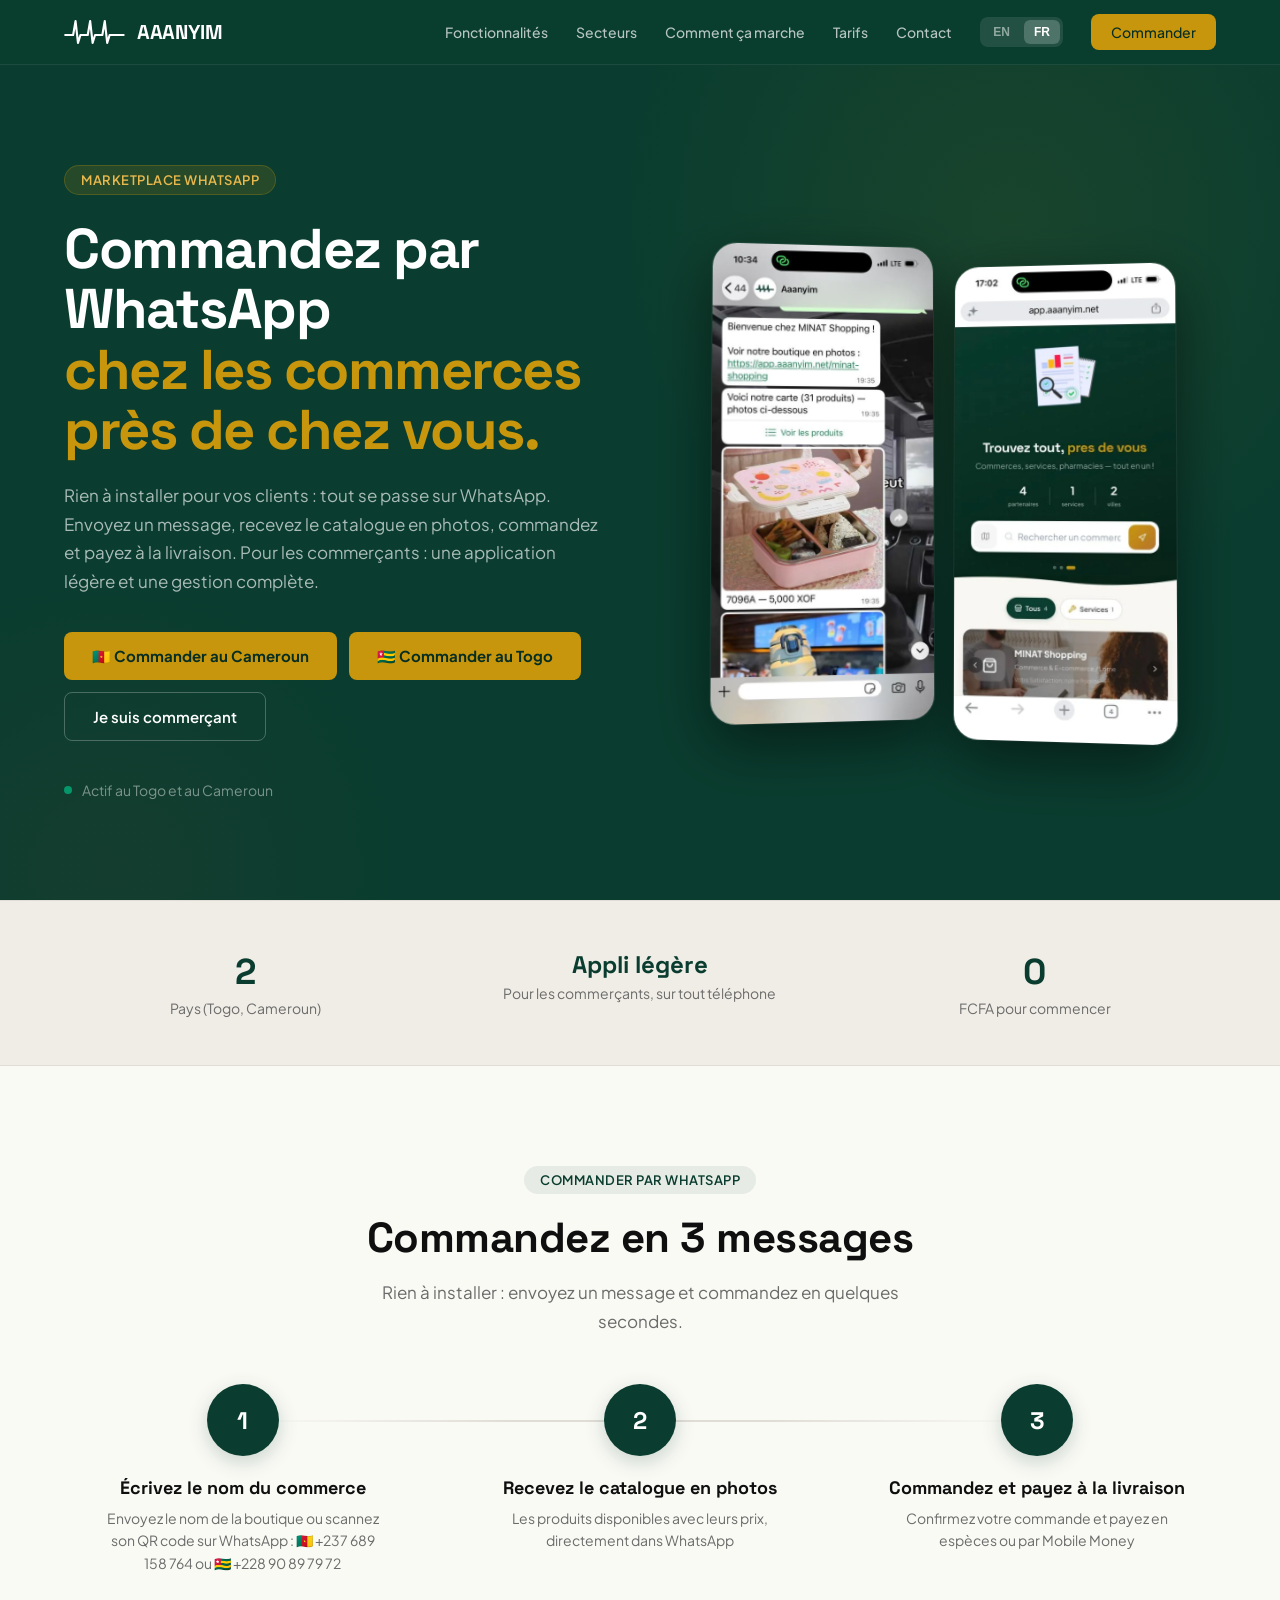
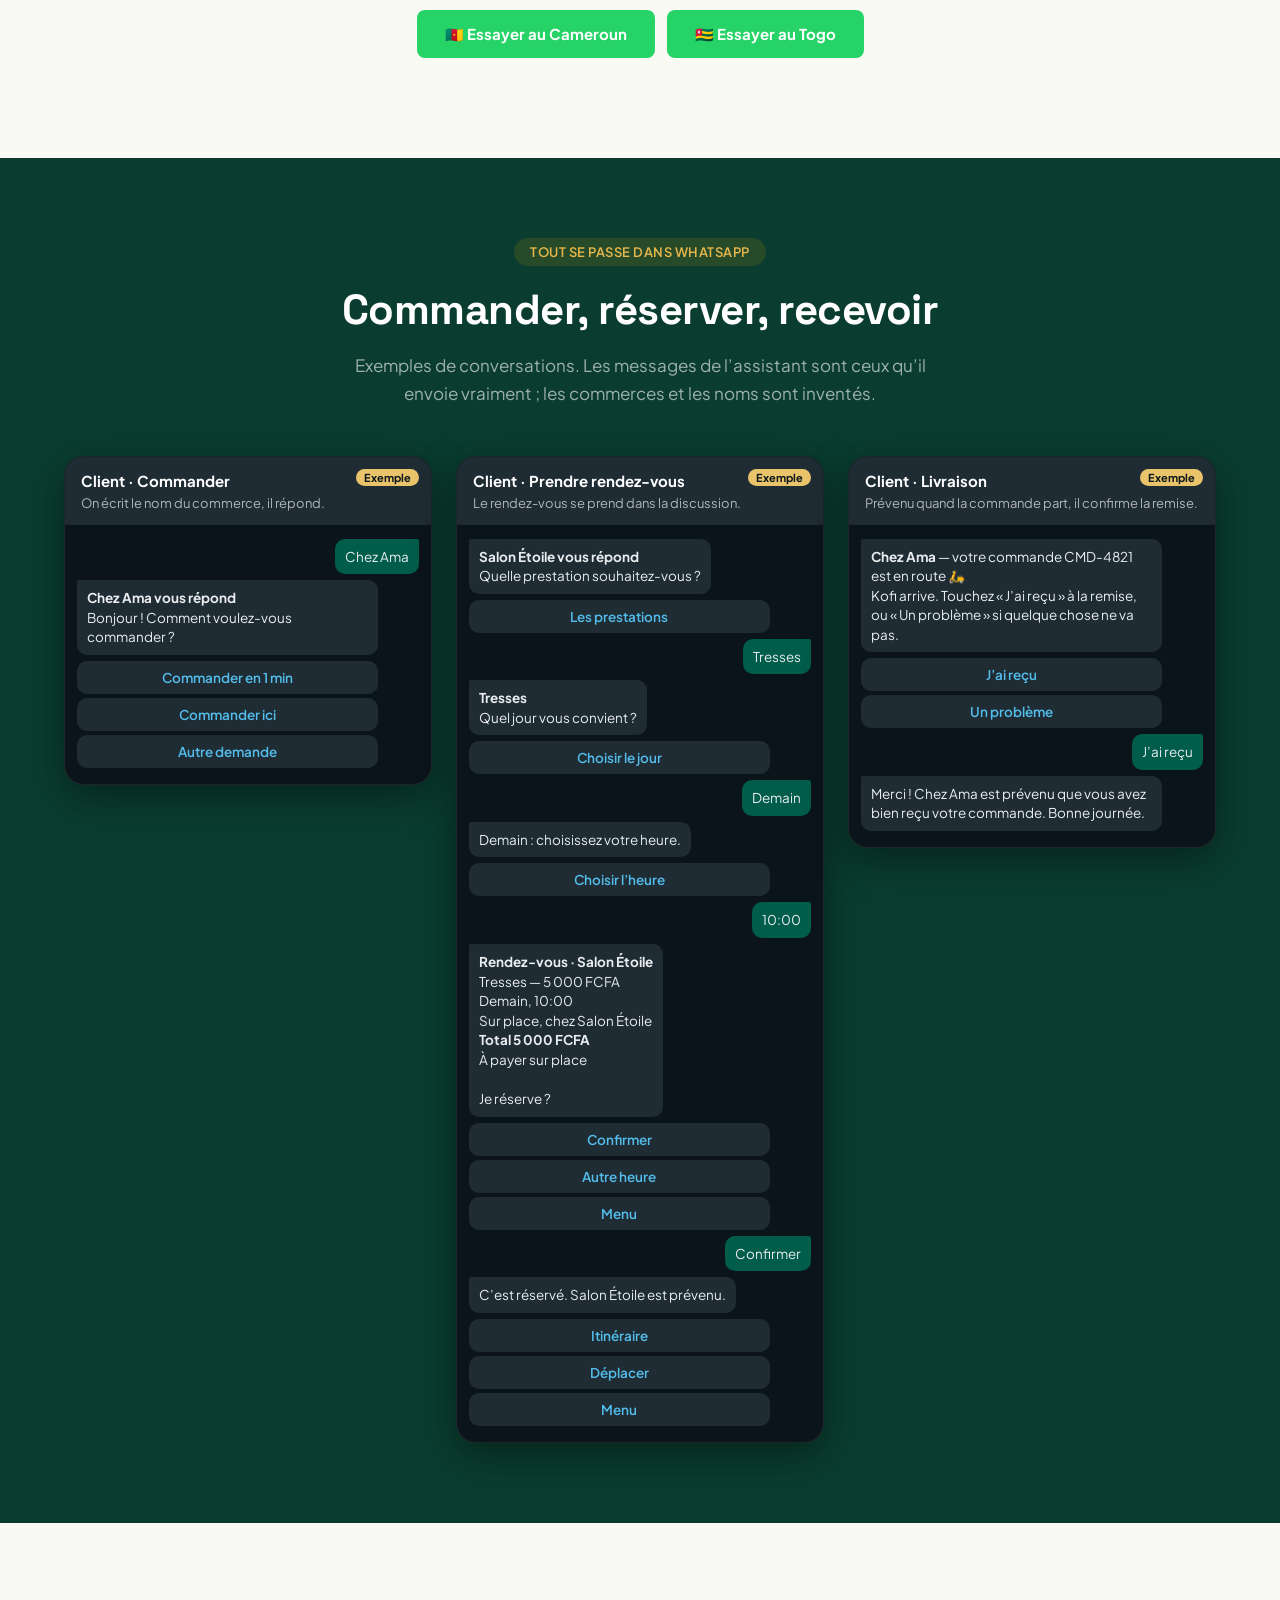
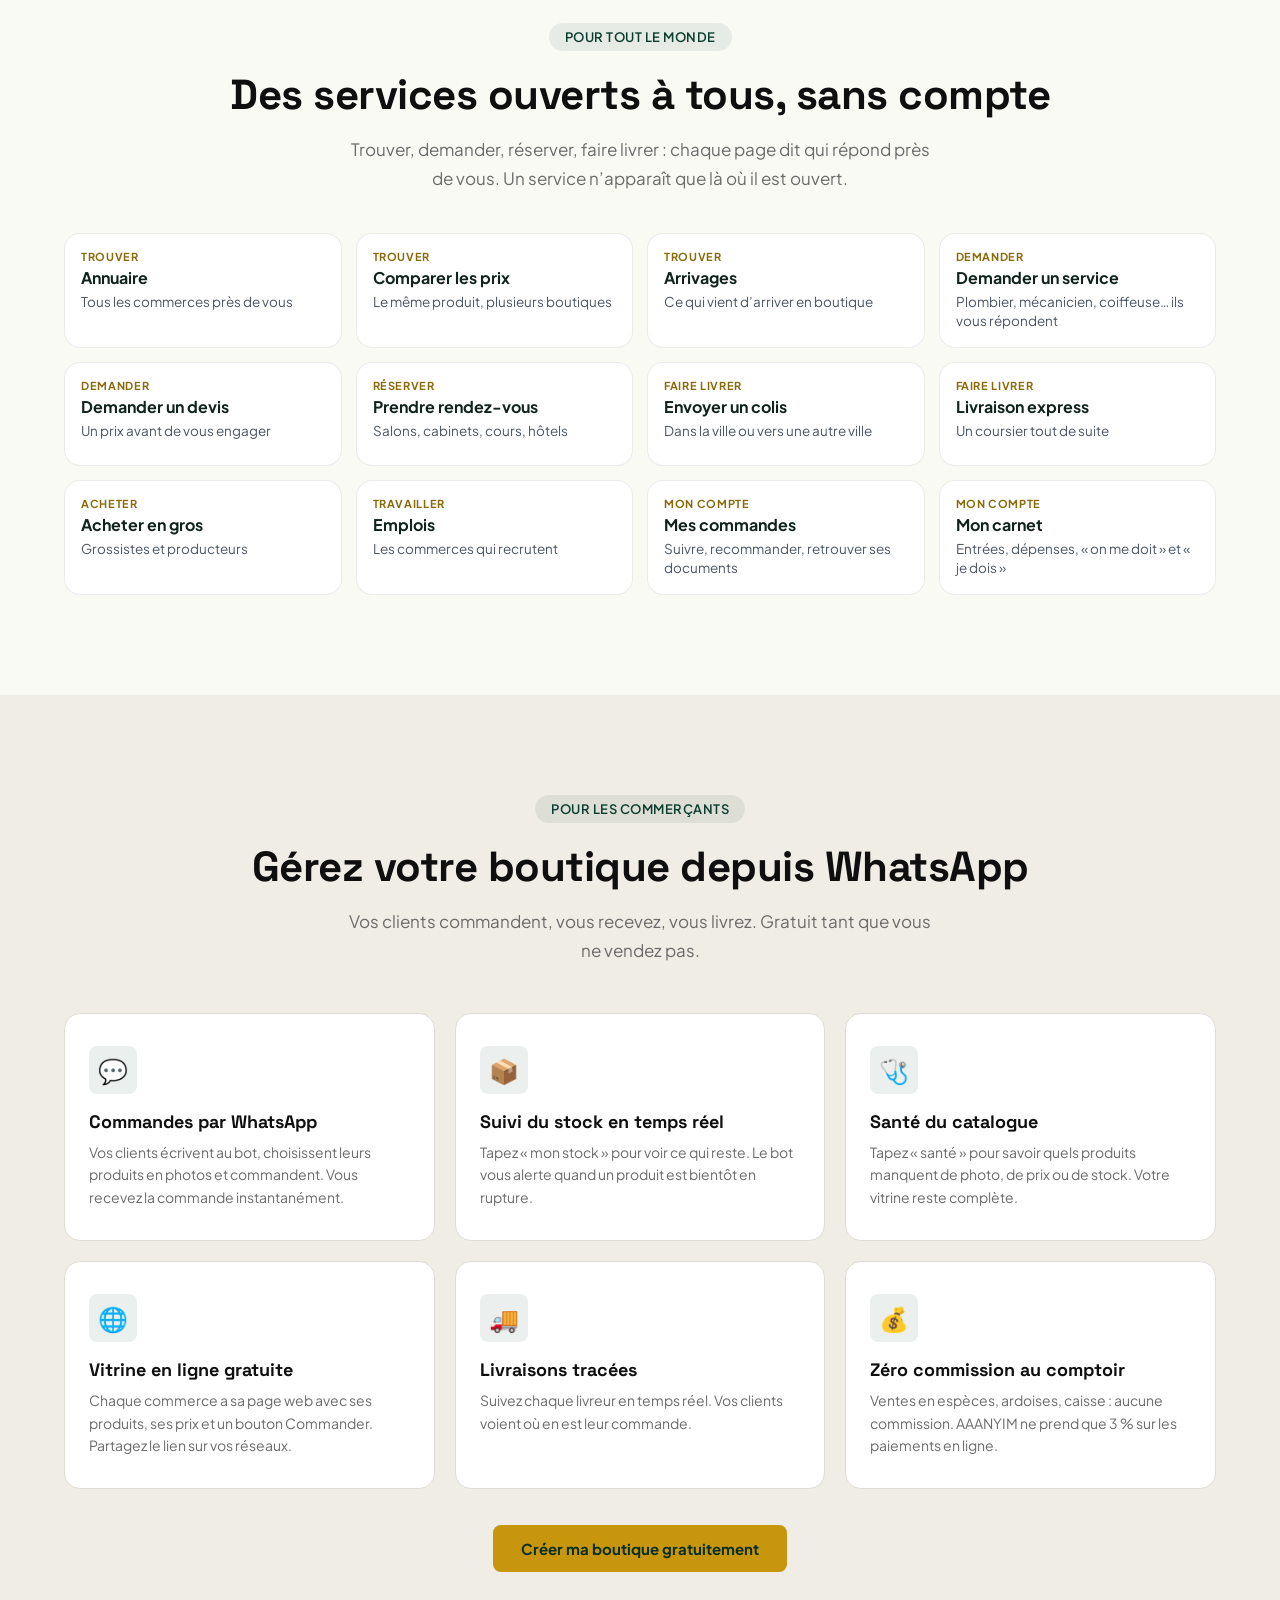
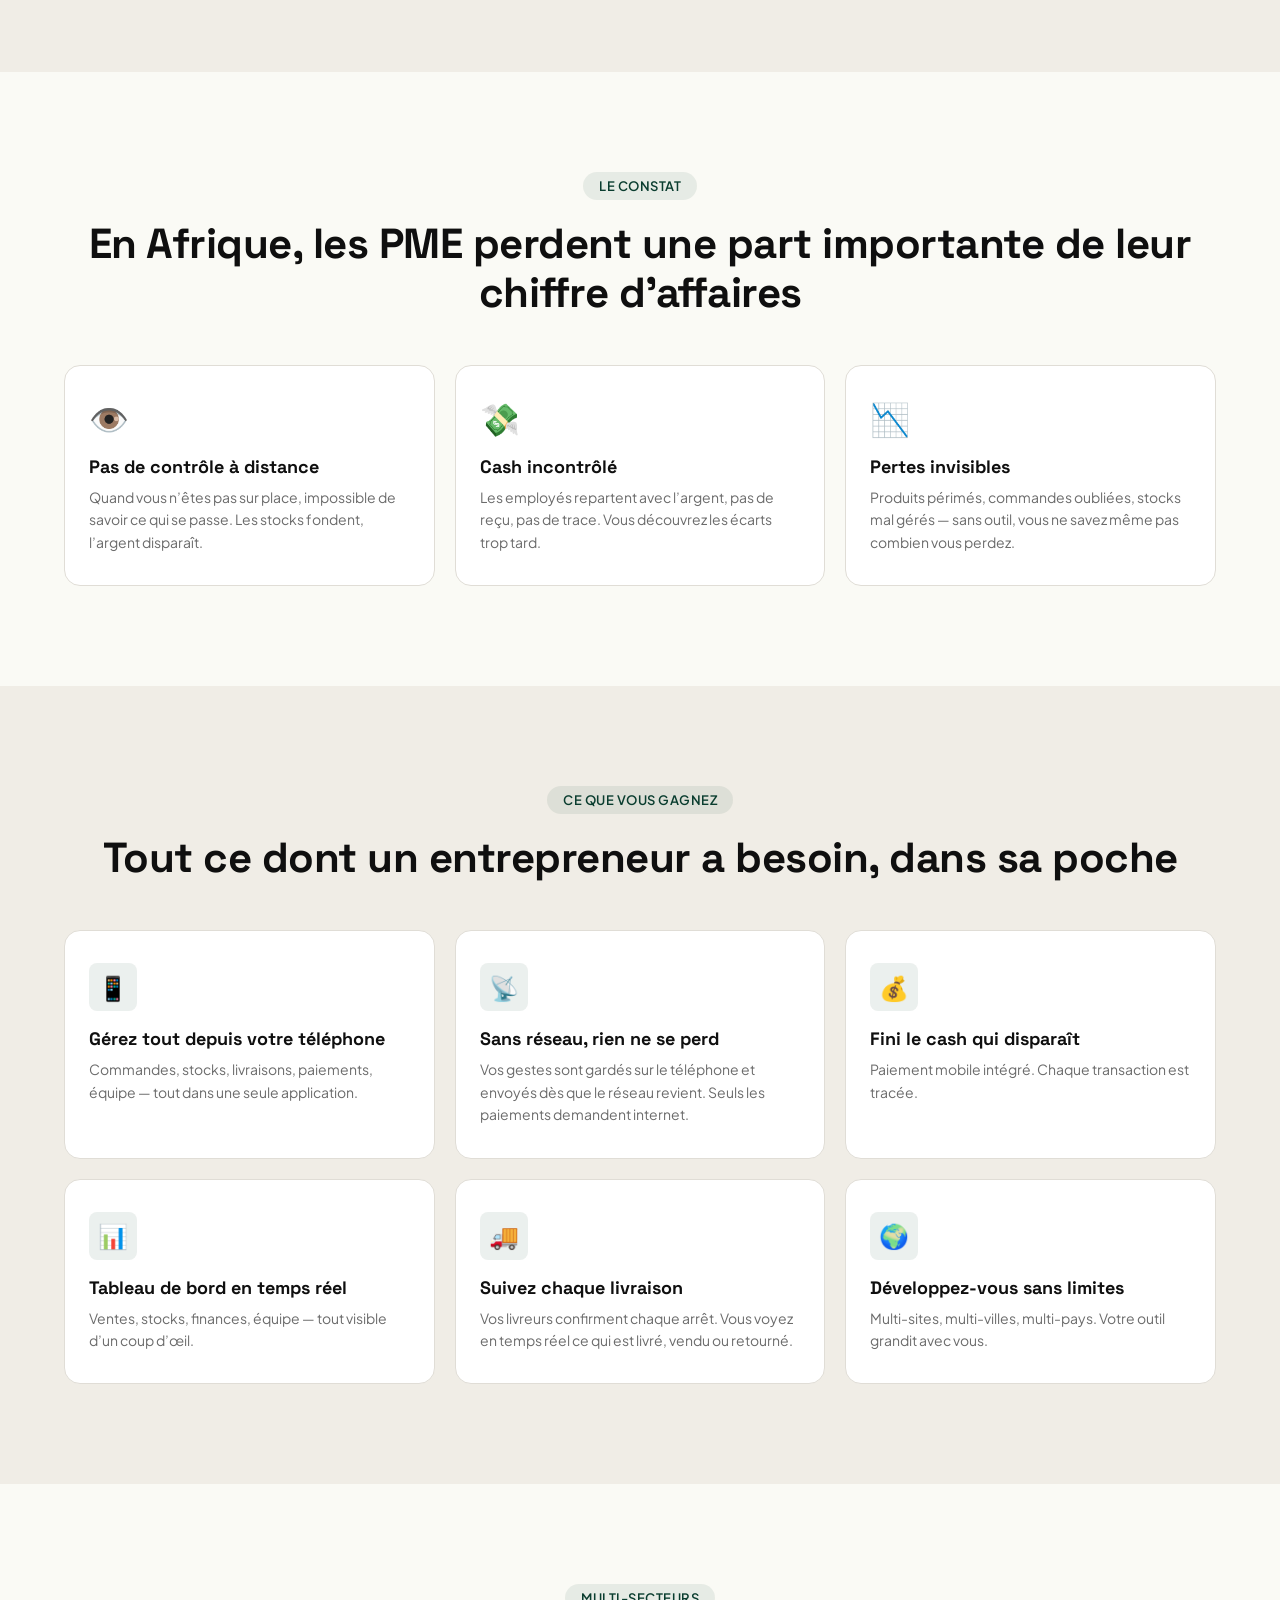
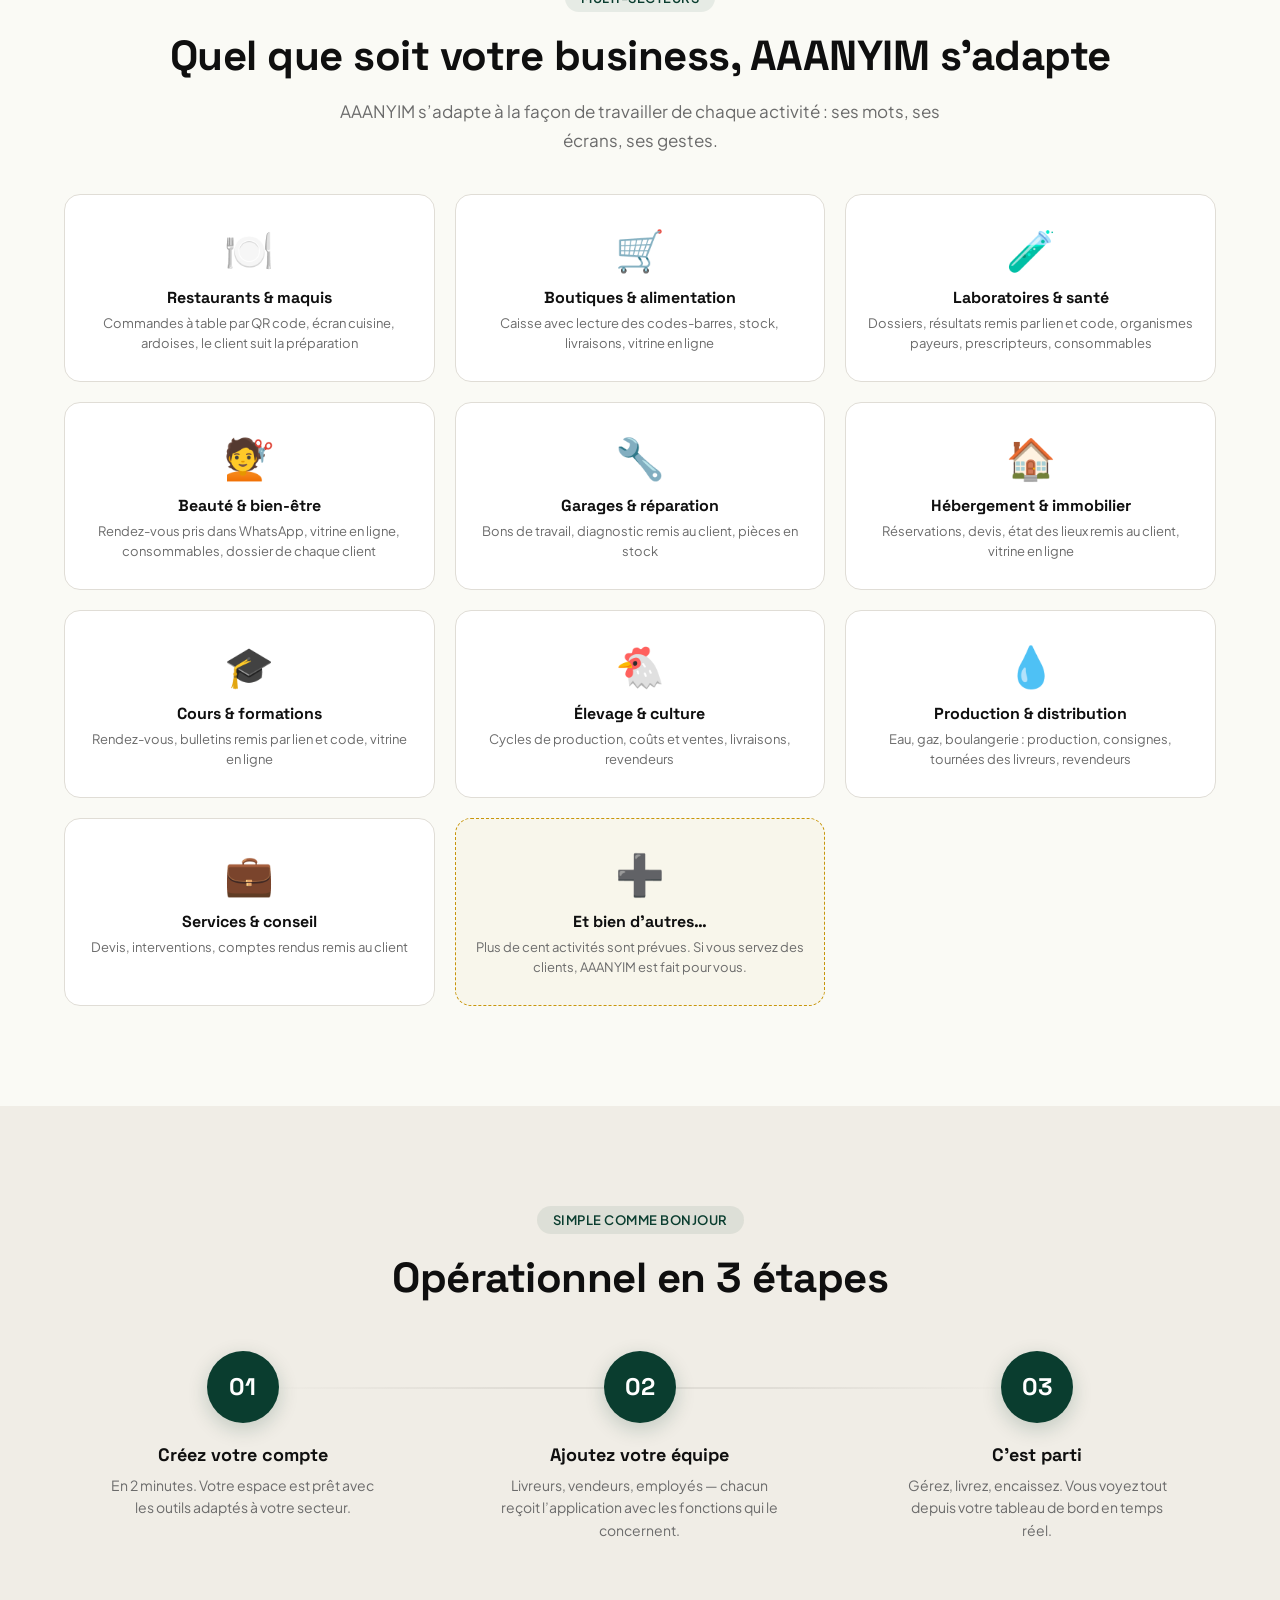
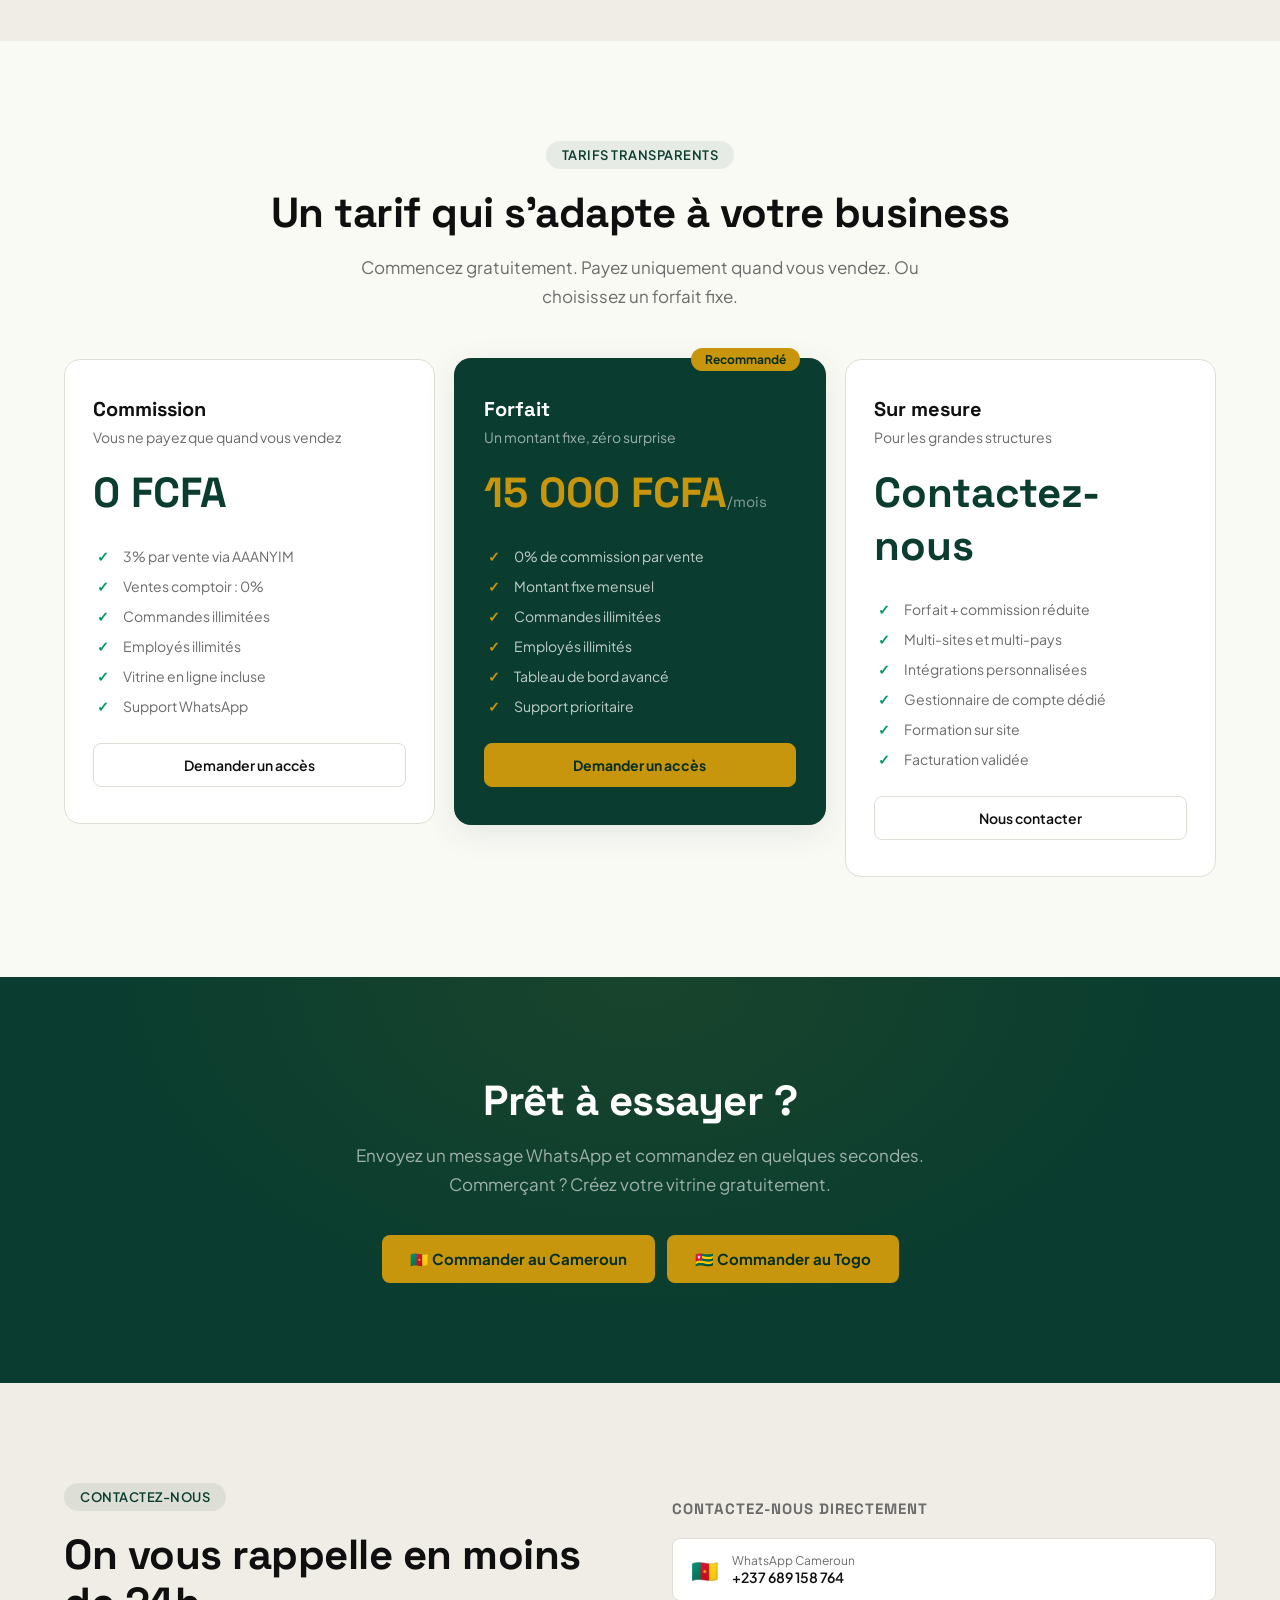
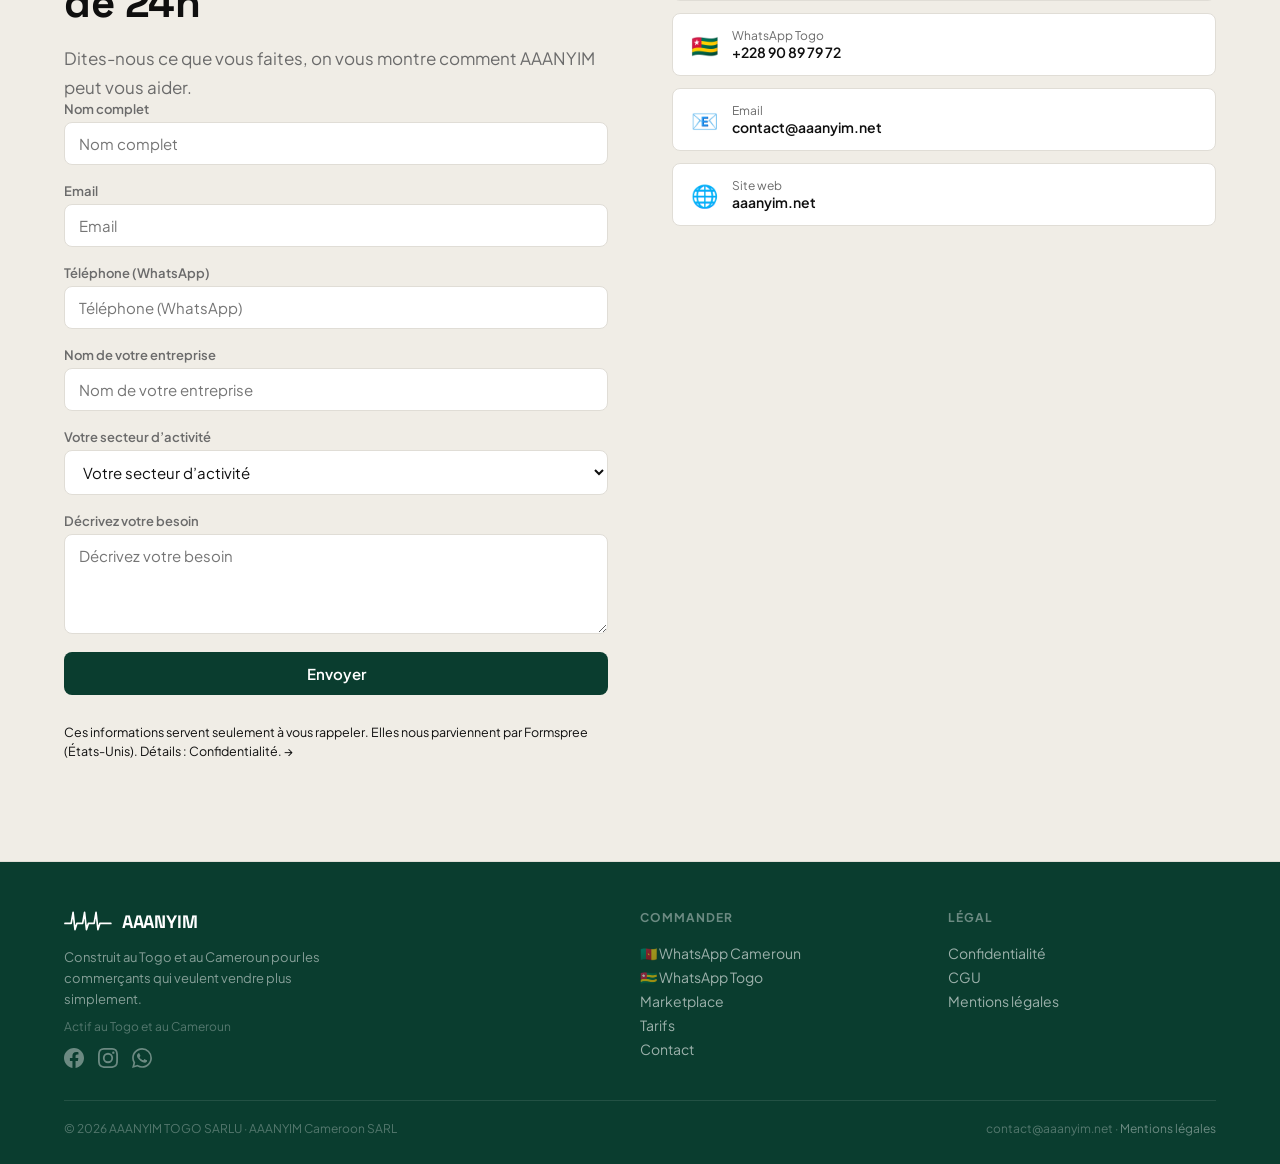
==== commit aaf2a933: "site : seulement ce qui est en service aujourd hui (3 conversations client, activites, textes legaux" ====
--- a/index.html
+++ b/index.html
@@ -386,8 +386,8 @@
 </div></section>
 
 <section class="section" id="roles" style="background:var(--forest);padding:80px 0"><div class="container" style="text-align:center">
-  <span class="section-badge fade-up" style="background:rgba(200,150,12,0.15);color:var(--gold-light);border-color:rgba(200,150,12,0.25)" data-i18n="roles.badge">Un seul WhatsApp, pour chaque r&ocirc;le</span>
-  <h2 class="section-title fade-up" style="color:#fff" data-i18n="roles.title">Chaque personne a son interface</h2>
+  <span class="section-badge fade-up" style="background:rgba(200,150,12,0.15);color:var(--gold-light);border-color:rgba(200,150,12,0.25)" data-i18n="roles.badge">Tout se passe dans WhatsApp</span>
+  <h2 class="section-title fade-up" style="color:#fff" data-i18n="roles.title">Commander, r&eacute;server, recevoir</h2>
   <p class="section-subtitle fade-up" style="color:rgba(255,255,255,0.6);margin:0 auto 48px" data-i18n="roles.subtitle">Exemples de conversations. Les messages de l&rsquo;assistant sont ceux qu&rsquo;il envoie vraiment ; les commerces et les noms sont invent&eacute;s.</p>
   <div id="roles-grid" class="chat-grid"></div>
 </div></section>
@@ -528,8 +528,8 @@
   init: function() {
     var saved = localStorage.getItem('aaanyim-lang');
     this.current = (saved === 'fr' || saved === 'en') ? saved : 'fr';
-    this.locales.fr = {"nav":{"features":"Fonctionnalit\u00e9s","sectors":"Secteurs","how":"Comment \u00e7a marche","pricing":"Tarifs","contact":"Contact","cta":"Commander"},"hero":{"badge":"Marketplace WhatsApp","title_1":"Commandez par WhatsApp","title_2":"chez les commerces pr\u00e8s de chez vous.","subtitle":"Rien \u00e0 installer pour vos clients : tout se passe sur WhatsApp. Envoyez un message, recevez le catalogue en photos, commandez et payez \u00e0 la livraison. Pour les commer\u00e7ants : une application l\u00e9g\u00e8re et une gestion compl\u00e8te.","cta_cm":"\ud83c\udde8\ud83c\uddf2 Commander au Cameroun","cta_tg":"\ud83c\uddf9\ud83c\uddec Commander au Togo","cta_secondary":"Je suis commer\u00e7ant","trust":"Actif au Togo et au Cameroun"},"stats":{"s1_num":"2","s1_label":"Pays (Togo, Cameroun)","s2_num":"Appli l\u00e9g\u00e8re","s2_label":"Pour les commer\u00e7ants, sur tout t\u00e9l\u00e9phone","s3_num":"0","s3_label":"FCFA pour commencer"},"whatsapp":{"step1_title":"\u00c9crivez le nom du commerce","step1_desc":"Envoyez le nom de la boutique ou scannez son QR code sur WhatsApp : \ud83c\udde8\ud83c\uddf2 +237 689 158 764 ou \ud83c\uddf9\ud83c\uddec +228 90 89 79 72","try_cm":"\ud83c\udde8\ud83c\uddf2 Essayer au Cameroun","try_tg":"\ud83c\uddf9\ud83c\uddec Essayer au Togo","subtitle":"Rien \u00e0 installer : envoyez un message et commandez en quelques secondes.","step2_title":"Recevez le catalogue en photos","step2_desc":"Les produits disponibles avec leurs prix, directement dans WhatsApp","step3_title":"Commandez et payez \u00e0 la livraison","step3_desc":"Confirmez votre commande et payez en esp\u00e8ces ou par Mobile Money"},"problem":{"badge":"Le constat","title":"En Afrique, les PME perdent une part importante de leur chiffre d\u2019affaires","cards":[{"icon":"\ud83d\udc41\ufe0f","title":"Pas de contr\u00f4le \u00e0 distance","desc":"Quand vous n\u2019\u00eates pas sur place, impossible de savoir ce qui se passe. Les stocks fondent, l\u2019argent dispara\u00eet."},{"icon":"\ud83d\udcb8","title":"Cash incontr\u00f4l\u00e9","desc":"Les employ\u00e9s repartent avec l\u2019argent, pas de re\u00e7u, pas de trace. Vous d\u00e9couvrez les \u00e9carts trop tard."},{"icon":"\ud83d\udcc9","title":"Pertes invisibles","desc":"Produits p\u00e9rim\u00e9s, commandes oubli\u00e9es, stocks mal g\u00e9r\u00e9s \u2014 sans outil, vous ne savez m\u00eame pas combien vous perdez."}]},"sectors":{"badge":"Multi-secteurs","title":"Quel que soit votre business, AAANYIM s\u2019adapte","subtitle":"AAANYIM s\u2019adapte \u00e0 la fa\u00e7on de travailler de chaque activit\u00e9 : ses mots, ses \u00e9crans, ses gestes.","list":[{"icon":"\ud83c\udf7d\ufe0f","name":"Restaurants & maquis","desc":"Commandes \u00e0 table par QR code, \u00e9cran cuisine, ardoises, r\u00e9servations, plat \u00e9puis\u00e9 pour aujourd\u2019hui"},{"icon":"\ud83d\uded2","name":"Boutiques & alimentation","desc":"Caisse avec codes-barres, stock, \u00e9tiquettes, livraisons, vitrine en ligne"},{"icon":"\ud83e\uddea","name":"Laboratoires & sant\u00e9","desc":"Dossiers, r\u00e9sultats remis par lien et code, organismes payeurs, prescripteurs, consommables"},{"icon":"\ud83d\udc87","name":"Beaut\u00e9 & bien-\u00eatre","desc":"Rendez-vous pris dans WhatsApp, forfaits de s\u00e9ances, cartes cadeaux, rappels aux clients"},{"icon":"\ud83d\udd27","name":"Garages & r\u00e9paration","desc":"Bons de travail, diagnostic remis au client, pi\u00e8ces en stock, rappel d\u2019entretien"},{"icon":"\ud83c\udfe0","name":"H\u00e9bergement & immobilier","desc":"S\u00e9jours par nuit et disponibilit\u00e9s, baux, loyers, quittances et relances"},{"icon":"\ud83c\udf93","name":"Cours & formations","desc":"Groupes, inscrits, pr\u00e9sence aux s\u00e9ances, frais par \u00e9ch\u00e9ances"},{"icon":"\ud83d\udc14","name":"\u00c9levage & culture","desc":"Bandes et parcelles, pertes, aliment, soins, ventes et marge"},{"icon":"\ud83d\udca7","name":"Production & distribution","desc":"Eau, gaz, boulangerie : production, consignes, tourn\u00e9es des livreurs, revendeurs"},{"icon":"\ud83d\udcbc","name":"Services & conseil","desc":"Devis, interventions, temps pass\u00e9 \u00e0 facturer, comptes rendus"},{"icon":"\u2795","name":"Et bien d\u2019autres\u2026","desc":"Plus de cent activit\u00e9s sont pr\u00e9vues. Si vous servez des clients, AAANYIM est fait pour vous."}]},"solution":{"badge":"Ce que vous gagnez","title":"Tout ce dont un entrepreneur a besoin, dans sa poche","features":[{"icon":"\ud83d\udcf1","title":"G\u00e9rez tout depuis votre t\u00e9l\u00e9phone","desc":"Commandes, stocks, livraisons, paiements, \u00e9quipe \u2014 tout dans une seule application."},{"icon":"\ud83d\udce1","title":"Sans r\u00e9seau, rien ne se perd","desc":"Vos gestes sont gard\u00e9s sur le t\u00e9l\u00e9phone et envoy\u00e9s d\u00e8s que le r\u00e9seau revient. Seuls les paiements demandent internet."},{"icon":"\ud83d\udcb0","title":"Fini le cash qui dispara\u00eet","desc":"Paiement mobile int\u00e9gr\u00e9. Chaque transaction est trac\u00e9e."},{"icon":"\ud83d\udcca","title":"Tableau de bord en temps r\u00e9el","desc":"Ventes, stocks, finances, \u00e9quipe \u2014 tout visible d\u2019un coup d\u2019\u0153il."},{"icon":"\ud83d\ude9a","title":"Suivez chaque livraison","desc":"Vos livreurs confirment chaque arr\u00eat. Vous voyez en temps r\u00e9el ce qui est livr\u00e9, vendu ou retourn\u00e9."},{"icon":"\ud83c\udf0d","title":"D\u00e9veloppez-vous sans limites","desc":"Multi-sites, multi-villes, multi-pays. Votre outil grandit avec vous."}]},"how":{"badge":"Simple comme bonjour","title":"Op\u00e9rationnel en 3 \u00e9tapes","steps":[{"num":"01","title":"Cr\u00e9ez votre compte","desc":"En 2 minutes. Votre espace est pr\u00eat avec les outils adapt\u00e9s \u00e0 votre secteur."},{"num":"02","title":"Ajoutez votre \u00e9quipe","desc":"Livreurs, vendeurs, employ\u00e9s \u2014 chacun re\u00e7oit l\u2019application avec les fonctions qui le concernent."},{"num":"03","title":"C\u2019est parti","desc":"G\u00e9rez, livrez, encaissez. Vous voyez tout depuis votre tableau de bord en temps r\u00e9el."}]},"pricing":{"badge":"Tarifs transparents","title":"Un tarif qui s\u2019adapte \u00e0 votre business","subtitle":"Commencez gratuitement. Payez uniquement quand vous vendez. Ou choisissez un forfait fixe.","cta":"Demander un acc\u00e8s","cta_enterprise":"Nous contacter","popular":"Recommand\u00e9","plans":[{"name":"Commission","price":"0 FCFA","desc":"Vous ne payez que quand vous vendez","features":["3% par vente via AAANYIM","Ventes comptoir : 0%","Commandes illimit\u00e9es","Employ\u00e9s illimit\u00e9s","Vitrine en ligne incluse","Support WhatsApp"]},{"name":"Forfait","price":"15 000 FCFA","period":"/mois","desc":"Un montant fixe, z\u00e9ro surprise","popular":true,"features":["0% de commission par vente","Montant fixe mensuel","Commandes illimit\u00e9es","Employ\u00e9s illimit\u00e9s","Tableau de bord avanc\u00e9","Support prioritaire"]},{"name":"Sur mesure","price":"Contactez-nous","desc":"Pour les grandes structures","features":["Forfait + commission r\u00e9duite","Multi-sites et multi-pays","Int\u00e9grations personnalis\u00e9es","Gestionnaire de compte d\u00e9di\u00e9","Formation sur site","Facturation valid\u00e9e"]}]},"cta_section":{"title":"Pr\u00eat \u00e0 essayer ?","subtitle":"Envoyez un message WhatsApp et commandez en quelques secondes. Commer\u00e7ant ? Cr\u00e9ez votre vitrine gratuitement.","cta_cm":"\ud83c\udde8\ud83c\uddf2 Commander au Cameroun","cta_tg":"\ud83c\uddf9\ud83c\uddec Commander au Togo"},"contact":{"badge":"Contactez-nous","title":"On vous rappelle en moins de 24h","subtitle":"Dites-nous ce que vous faites, on vous montre comment AAANYIM peut vous aider.","whatsapp_label":"Nous \u00e9crire sur WhatsApp","form":{"name":"Nom complet","email":"Email","phone":"T\u00e9l\u00e9phone (WhatsApp)","company":"Nom de votre entreprise","sector":"Votre secteur d\u2019activit\u00e9","sectors":["Commerce","Production","Services","Distribution","Restauration","Pharmacie","Autre"],"message":"D\u00e9crivez votre besoin","submit":"Envoyer","success":"Merci ! On vous contacte dans les 24h.","whatsapp":"Contactez-nous directement","notice":"Ces informations servent seulement \u00e0 vous rappeler. Elles nous parviennent par Formspree (\u00c9tats-Unis). D\u00e9tails : Confidentialit\u00e9."}},"roles":{"badge":"Un seul WhatsApp, pour chaque r\u00f4le","title":"Chaque personne a son interface","subtitle":"Exemples de conversations. Les messages de l\u2019assistant sont ceux qu\u2019il envoie vraiment ; les commerces et les noms sont invent\u00e9s.","example":"Exemple","list":[{"label":"Client \u00b7 Commander","desc":"On \u00e9crit le nom du commerce, il r\u00e9pond.","msgs":[{"me":"Chez Ama"},{"bot":"*Chez Ama vous r\u00e9pond*\nBonjour ! Comment voulez-vous commander ?","btn":["Commander en 1 min","Commander ici","Autre demande"]}]},{"label":"Client \u00b7 Prendre rendez-vous","desc":"Le rendez-vous se prend dans la discussion.","msgs":[{"bot":"*Salon \u00c9toile vous r\u00e9pond*\nQuelle prestation souhaitez-vous ?","btn":["Les prestations"]},{"me":"Tresses"},{"bot":"*Tresses*\nQuel jour vous convient ?","btn":["Choisir le jour"]},{"me":"Demain"},{"bot":"Demain : choisissez votre heure.","btn":["Choisir l\u2019heure"]},{"me":"10:00"},{"bot":"*Rendez-vous \u00b7 Salon \u00c9toile*\nTresses \u2014 5 000 FCFA\nDemain, 10:00\nSur place, chez Salon \u00c9toile\n*Total 5 000 FCFA*\n\u00c0 payer sur place\n\nJe r\u00e9serve ?","btn":["Confirmer","Autre heure","Menu"]},{"me":"Confirmer"},{"bot":"C\u2019est r\u00e9serv\u00e9. Salon \u00c9toile est pr\u00e9venu.","btn":["Itin\u00e9raire","D\u00e9placer","Menu"]}]},{"label":"Client \u00b7 Livraison","desc":"Pr\u00e9venu quand la commande part, il confirme la remise.","msgs":[{"bot":"*Chez Ama* \u2014 votre commande CMD-4821 est en route \ud83d\udef5\nKofi arrive. Touchez \u00ab J\u2019ai re\u00e7u \u00bb \u00e0 la remise, ou \u00ab Un probl\u00e8me \u00bb si quelque chose ne va pas.","btn":["J\u2019ai re\u00e7u","Un probl\u00e8me"]},{"me":"J\u2019ai re\u00e7u"},{"bot":"Merci ! Chez Ama est pr\u00e9venu que vous avez bien re\u00e7u votre commande. Bonne journ\u00e9e."}]},{"label":"G\u00e9rant \u00b7 Bonjour","desc":"L\u2019assistant dit ce que ce commerce peut lui demander.","msgs":[{"me":"Bonjour"},{"bot":"Bonjour ! Voici ce que vous pouvez me demander. \u00c9crivez simplement le mot en gras :\n\n*chiffres* : vos ventes du jour\n*commandes* : celles qui attendent votre r\u00e9ponse\n*ardoises* : les tables ouvertes et ce qu\u2019elles doivent\n*stock* : ce qui manque et ce qui baisse\n\nPour tout voir, touchez *Menu*.","btn":["Menu","Langue"]}]},{"label":"G\u00e9rant \u00b7 Plat \u00e9puis\u00e9","desc":"Un mot suffit, partout \u00e0 la fois.","msgs":[{"me":"\u00e9puis\u00e9 poulet brais\u00e9"},{"bot":"Poulet brais\u00e9 : \u00e9puis\u00e9 pour aujourd\u2019hui. Vos clients le voient sans pouvoir le commander, partout (vitrine, WhatsApp, caisse). Il revient en vente seul \u00e0 minuit.\nPour le remettre avant : \u00ab remettre en vente Poulet brais\u00e9 \u00bb."}]},{"label":"Tous \u00b7 Joindre AAANYIM","desc":"\u00ab support aaanyim \u00bb et votre message : il est transmis \u00e0 l\u2019\u00e9quipe.","msgs":[{"me":"support aaanyim je n\u2019arrive pas \u00e0 changer mon num\u00e9ro"},{"bot":"\u2705 Votre message est transmis \u00e0 l\u2019\u00e9quipe AAANYIM. Elle vous r\u00e9pond ici, sur ce num\u00e9ro.","btn":["Menu"]}]}]},"footer":{"desc":"Commandez par WhatsApp chez les commerces pr\u00e8s de chez vous.","product":"Produit","legal":"L\u00e9gal","links":{"features":"Fonctionnalit\u00e9s","pricing":"Tarifs","demo":"D\u00e9mo","privacy":"Confidentialit\u00e9","terms":"CGU"},"copyright":"\u00a9 2026 AAANYIM TOGO SARLU \u00b7 AAANYIM Cameroon SARL"},"services":{"badge":"Pour tout le monde","title":"Des services ouverts \u00e0 tous, sans compte","subtitle":"Trouver, demander, r\u00e9server, faire livrer : chaque page dit qui r\u00e9pond pr\u00e8s de vous. Un service n\u2019appara\u00eet que l\u00e0 o\u00f9 il est ouvert.","open":"Ouvrir","list":[{"group":"Trouver","name":"Annuaire","desc":"Tous les commerces pr\u00e8s de vous","url":"https://app.aaanyim.net/annuaire"},{"group":"Trouver","name":"Comparer les prix","desc":"Le m\u00eame produit, plusieurs boutiques","url":"https://app.aaanyim.net/comparer"},{"group":"Trouver","name":"Arrivages","desc":"Ce qui vient d\u2019arriver en boutique","url":"https://app.aaanyim.net/arrivages"},{"group":"Demander","name":"Demander un service","desc":"Plombier, m\u00e9canicien, coiffeuse\u2026 ils vous r\u00e9pondent","url":"https://app.aaanyim.net/demande-service"},{"group":"Demander","name":"Demander un devis","desc":"Un prix avant de vous engager","url":"https://app.aaanyim.net/devis"},{"group":"R\u00e9server","name":"Prendre rendez-vous","desc":"Salons, cabinets, cours, h\u00f4tels","url":"https://app.aaanyim.net/reserver"},{"group":"Faire livrer","name":"Envoyer un colis","desc":"Dans la ville ou vers une autre ville","url":"https://app.aaanyim.net/envoyer-colis"},{"group":"Faire livrer","name":"Livraison express","desc":"Un coursier tout de suite","url":"https://app.aaanyim.net/livraison-express"},{"group":"Acheter","name":"Acheter en gros","desc":"Grossistes et producteurs","url":"https://app.aaanyim.net/marketplace/b2b"},{"group":"Travailler","name":"Emplois","desc":"Les commerces qui recrutent","url":"https://app.aaanyim.net/public/jobs"},{"group":"Mon compte","name":"Mes commandes","desc":"Suivre, recommander, retrouver ses documents","url":"https://app.aaanyim.net/mes-commandes"},{"group":"Mon compte","name":"Mon carnet","desc":"Entr\u00e9es, d\u00e9penses, \u00ab on me doit \u00bb et \u00ab je dois \u00bb","url":"https://app.aaanyim.net/mon-carnet"}]}};
-    this.locales.en = {"nav":{"features":"Features","sectors":"Sectors","how":"How it works","pricing":"Pricing","contact":"Contact","cta":"Order"},"hero":{"badge":"WhatsApp Marketplace","title_1":"Order on WhatsApp","title_2":"from shops near you.","subtitle":"Nothing to install for your customers: everything happens on WhatsApp. Send a message, browse the catalogue in photos, order and pay on delivery. For shop owners: a lightweight app and full management.","cta_cm":"\ud83c\udde8\ud83c\uddf2 Order in Cameroon","cta_tg":"\ud83c\uddf9\ud83c\uddec Order in Togo","cta_secondary":"I\u2019m a shop owner","trust":"Active in Togo and Cameroon"},"stats":{"s1_num":"2","s1_label":"Countries (Togo, Cameroon)","s2_num":"Lightweight app","s2_label":"For shop owners, on any phone","s3_num":"0","s3_label":"FCFA to get started"},"whatsapp":{"step1_title":"Type the shop name","step1_desc":"Send the shop name or scan its QR code on WhatsApp: \ud83c\udde8\ud83c\uddf2 +237 689 158 764 or \ud83c\uddf9\ud83c\uddec +228 90 89 79 72","try_cm":"\ud83c\udde8\ud83c\uddf2 Try in Cameroon","try_tg":"\ud83c\uddf9\ud83c\uddec Try in Togo","subtitle":"Nothing to install: send a message and order in seconds.","step2_title":"Receive the catalogue in photos","step2_desc":"Available products with prices, right in WhatsApp","step3_title":"Order and pay on delivery","step3_desc":"Confirm your order and pay in cash or by Mobile Money"},"problem":{"badge":"The reality","title":"In Africa, SMEs lose a significant share of their revenue","cards":[{"icon":"\ud83d\udc41\ufe0f","title":"No remote control","desc":"When you\u2019re not on site, you have no idea what\u2019s happening. Stock vanishes, money disappears."},{"icon":"\ud83d\udcb8","title":"Uncontrolled cash","desc":"Employees leave with cash, no receipt, no trace. You find out about discrepancies too late."},{"icon":"\ud83d\udcc9","title":"Invisible losses","desc":"Expired products, forgotten orders, mismanaged stock \u2014 without a tool, you don\u2019t even know how much you\u2019re losing."}]},"sectors":{"badge":"All sectors","title":"Whatever your business, AAANYIM adapts","subtitle":"AAANYIM adapts to the way each activity works: its words, its screens, its actions.","list":[{"icon":"\ud83c\udf7d\ufe0f","name":"Restaurants","desc":"Table orders by QR code, kitchen screen, tabs, bookings, sold out for today"},{"icon":"\ud83d\uded2","name":"Shops & groceries","desc":"Till with barcodes, stock, labels, deliveries, online storefront"},{"icon":"\ud83e\uddea","name":"Laboratories & health","desc":"Files, results delivered by link and code, payers, referrers, supplies"},{"icon":"\ud83d\udc87","name":"Beauty & wellness","desc":"Appointments booked in WhatsApp, session packs, gift cards, client reminders"},{"icon":"\ud83d\udd27","name":"Garages & repair","desc":"Work orders, diagnosis given to the client, parts in stock, service reminders"},{"icon":"\ud83c\udfe0","name":"Lodging & real estate","desc":"Stays by night and availability, leases, rents, receipts and reminders"},{"icon":"\ud83c\udf93","name":"Classes & training","desc":"Groups, members, attendance, fees by instalments"},{"icon":"\ud83d\udc14","name":"Livestock & farming","desc":"Batches and plots, losses, feed, care, sales and margin"},{"icon":"\ud83d\udca7","name":"Production & distribution","desc":"Water, gas, bakery: production, deposits, delivery rounds, resellers"},{"icon":"\ud83d\udcbc","name":"Services & consulting","desc":"Quotes, call-outs, billable time, reports"},{"icon":"\u2795","name":"And many more\u2026","desc":"More than a hundred activities are planned. If you serve customers, AAANYIM is made for you."}]},"solution":{"badge":"What you gain","title":"Everything an entrepreneur needs, in their pocket","features":[{"icon":"\ud83d\udcf1","title":"Manage everything from your phone","desc":"Orders, stock, deliveries, payments, team \u2014 all in one app."},{"icon":"\ud83d\udce1","title":"No network, nothing is lost","desc":"Your actions are kept on the phone and sent as soon as the network is back. Only payments need the internet."},{"icon":"\ud83d\udcb0","title":"No more disappearing cash","desc":"Built-in mobile payment. Every transaction is tracked."},{"icon":"\ud83d\udcca","title":"Real-time dashboard","desc":"Sales, stock, finances, team \u2014 all visible at a glance."},{"icon":"\ud83d\ude9a","title":"Track every delivery","desc":"Your drivers confirm each stop. Real-time visibility on what\u2019s delivered, sold, or returned."},{"icon":"\ud83c\udf0d","title":"Scale without limits","desc":"Multi-site, multi-city, multi-country. Your tool grows with you."}]},"how":{"badge":"Dead simple","title":"Up and running in 3 steps","steps":[{"num":"01","title":"Create your account","desc":"In 2 minutes. Your workspace is ready with tools for your sector."},{"num":"02","title":"Add your team","desc":"Drivers, sellers, employees \u2014 each gets the app with features for their role."},{"num":"03","title":"You\u2019re live","desc":"Manage, deliver, collect. See everything from your real-time dashboard."}]},"pricing":{"badge":"Transparent pricing","title":"Pricing that adapts to your business","subtitle":"Start free. Pay only when you sell. Or choose a fixed plan.","cta":"Request access","cta_enterprise":"Contact us","popular":"Recommended","plans":[{"name":"Commission","price":"0 FCFA","desc":"You only pay when you sell","features":["3% per sale via AAANYIM","Counter sales: 0%","Unlimited orders","Unlimited employees","Online storefront included","WhatsApp support"]},{"name":"Flat rate","price":"15,000 FCFA","period":"/month","desc":"A fixed amount, zero surprises","popular":true,"features":["0% commission per sale","Fixed monthly amount","Unlimited orders","Unlimited employees","Advanced dashboard","Priority support"]},{"name":"Custom","price":"Contact us","desc":"For large operations","features":["Flat rate + reduced commission","Multi-site & multi-country","Custom integrations","Dedicated account manager","On-site training","Validated invoicing"]}]},"cta_section":{"title":"Ready to try?","subtitle":"Send a WhatsApp message and order in seconds. Shop owner? Create your free storefront.","cta_cm":"\ud83c\udde8\ud83c\uddf2 Order in Cameroon","cta_tg":"\ud83c\uddf9\ud83c\uddec Order in Togo"},"contact":{"badge":"Contact us","title":"We\u2019ll get back to you within 24h","subtitle":"Tell us what you do, we\u2019ll show you how AAANYIM can help.","whatsapp_label":"Message us on WhatsApp","form":{"name":"Full name","email":"Email","phone":"Phone (WhatsApp)","company":"Your company name","sector":"Your sector","sectors":["Retail","Production","Services","Distribution","Food & restaurant","Pharmacy","Other"],"message":"Describe your needs","submit":"Send","success":"Thanks! We\u2019ll contact you within 24h.","whatsapp":"Contact us directly","notice":"This information is only used to call you back. It reaches us through Formspree (United States). Details: Privacy."}},"roles":{"badge":"One WhatsApp, for every role","title":"Each person has their own interface","subtitle":"Example conversations. The assistant\u2019s messages are the ones it really sends; shops and names are invented.","example":"Example","list":[{"label":"Customer \u00b7 Order","desc":"Write the shop\u2019s name, it answers.","msgs":[{"me":"Chez Ama"},{"bot":"*Chez Ama is answering*\nHello! How would you like to order?","btn":["Order in 1 min","Order here","Something else"]}]},{"label":"Customer \u00b7 Book an appointment","desc":"The appointment is booked in the chat.","msgs":[{"bot":"*Salon \u00c9toile is replying*\nWhich service would you like?","btn":["Services"]},{"me":"Braids"},{"bot":"*Braids*\nWhich day suits you?","btn":["Choose the day"]},{"me":"Tomorrow"},{"bot":"Tomorrow: choose your time.","btn":["Choose the time"]},{"me":"10:00"},{"bot":"*Appointment \u00b7 Salon \u00c9toile*\nBraids \u2014 5 000 FCFA\nTomorrow, 10:00\nOn site, at Salon \u00c9toile\n*Total 5 000 FCFA*\nPay on site\n\nShall I book it?","btn":["Confirm","Another time","Menu"]},{"me":"Confirm"},{"bot":"It is booked. Salon \u00c9toile has been told.","btn":["Directions","Reschedule","Menu"]}]},{"label":"Customer \u00b7 Delivery","desc":"Told when the order leaves, they confirm receipt.","msgs":[{"bot":"*Chez Ama* \u2014 your order CMD-4821 is on its way \ud83d\udef5\nKofi is coming. Tap \u00ab Received \u00bb on delivery, or \u00ab A problem \u00bb if something is wrong.","btn":["Received","A problem"]},{"me":"Received"},{"bot":"Thank you! Chez Ama knows you received your order. Have a good day."}]},{"label":"Manager \u00b7 Hello","desc":"The assistant says what this shop can ask.","msgs":[{"me":"Hello"},{"bot":"Hello! Here is what you can ask me. Just write the word in bold:\n\n*chiffres* : your sales today\n*commandes* : orders waiting for your answer\n*ardoises* : open tables and what they owe\n*stock* : what is missing and what is running low\n\nTo see everything, tap *Menu*.","btn":["Menu","Language"]}]},{"label":"Manager \u00b7 Sold out","desc":"One word, everywhere at once.","msgs":[{"me":"\u00e9puis\u00e9 poulet brais\u00e9"},{"bot":"Poulet brais\u00e9: sold out for today. Customers still see it but cannot order it, everywhere (storefront, WhatsApp, till). It goes back on sale by itself at midnight.\nTo put it back earlier: \"back on sale Poulet brais\u00e9\"."}]},{"label":"Everyone \u00b7 Reach AAANYIM","desc":"\u201csupport aaanyim\u201d and your message: it is passed on to the team.","msgs":[{"me":"support aaanyim I cannot change my number"},{"bot":"\u2705 Your message has been passed on to the AAANYIM team. They will answer you here, on this number.","btn":["Menu"]}]}]},"footer":{"desc":"Order on WhatsApp from shops near you.","product":"Product","legal":"Legal","links":{"features":"Features","pricing":"Pricing","demo":"Demo","privacy":"Privacy","terms":"Terms"},"copyright":"\u00a9 2026 AAANYIM TOGO SARLU \u00b7 AAANYIM Cameroon SARL"},"services":{"badge":"For everyone","title":"Services open to all, no account needed","subtitle":"Find, ask, book, get it delivered: each page says who answers near you. A service only shows where it is open.","open":"Open","list":[{"group":"Find","name":"Directory","desc":"All businesses near you","url":"https://app.aaanyim.net/annuaire"},{"group":"Find","name":"Compare prices","desc":"The same product, several shops","url":"https://app.aaanyim.net/comparer"},{"group":"Find","name":"New arrivals","desc":"What just arrived in shops","url":"https://app.aaanyim.net/arrivages"},{"group":"Ask","name":"Request a service","desc":"Plumber, mechanic, hairdresser\u2026 they answer you","url":"https://app.aaanyim.net/demande-service"},{"group":"Ask","name":"Ask for a quote","desc":"A price before you commit","url":"https://app.aaanyim.net/devis"},{"group":"Book","name":"Book an appointment","desc":"Salons, practices, classes, hotels","url":"https://app.aaanyim.net/reserver"},{"group":"Deliver","name":"Send a parcel","desc":"Within the city or to another city","url":"https://app.aaanyim.net/envoyer-colis"},{"group":"Deliver","name":"Express delivery","desc":"A courier right now","url":"https://app.aaanyim.net/livraison-express"},{"group":"Buy","name":"Buy wholesale","desc":"Wholesalers and producers","url":"https://app.aaanyim.net/marketplace/b2b"},{"group":"Work","name":"Jobs","desc":"Businesses that are hiring","url":"https://app.aaanyim.net/public/jobs"},{"group":"My account","name":"My orders","desc":"Track, reorder, find your documents","url":"https://app.aaanyim.net/mes-commandes"},{"group":"My account","name":"My notebook","desc":"Money in, money out, \u201cowed to me\u201d and \u201cI owe\u201d","url":"https://app.aaanyim.net/mon-carnet"}]}};
+    this.locales.fr = {"nav":{"features":"Fonctionnalit\u00e9s","sectors":"Secteurs","how":"Comment \u00e7a marche","pricing":"Tarifs","contact":"Contact","cta":"Commander"},"hero":{"badge":"Marketplace WhatsApp","title_1":"Commandez par WhatsApp","title_2":"chez les commerces pr\u00e8s de chez vous.","subtitle":"Rien \u00e0 installer pour vos clients : tout se passe sur WhatsApp. Envoyez un message, recevez le catalogue en photos, commandez et payez \u00e0 la livraison. Pour les commer\u00e7ants : une application l\u00e9g\u00e8re et une gestion compl\u00e8te.","cta_cm":"\ud83c\udde8\ud83c\uddf2 Commander au Cameroun","cta_tg":"\ud83c\uddf9\ud83c\uddec Commander au Togo","cta_secondary":"Je suis commer\u00e7ant","trust":"Actif au Togo et au Cameroun"},"stats":{"s1_num":"2","s1_label":"Pays (Togo, Cameroun)","s2_num":"Appli l\u00e9g\u00e8re","s2_label":"Pour les commer\u00e7ants, sur tout t\u00e9l\u00e9phone","s3_num":"0","s3_label":"FCFA pour commencer"},"whatsapp":{"step1_title":"\u00c9crivez le nom du commerce","step1_desc":"Envoyez le nom de la boutique ou scannez son QR code sur WhatsApp : \ud83c\udde8\ud83c\uddf2 +237 689 158 764 ou \ud83c\uddf9\ud83c\uddec +228 90 89 79 72","try_cm":"\ud83c\udde8\ud83c\uddf2 Essayer au Cameroun","try_tg":"\ud83c\uddf9\ud83c\uddec Essayer au Togo","subtitle":"Rien \u00e0 installer : envoyez un message et commandez en quelques secondes.","step2_title":"Recevez le catalogue en photos","step2_desc":"Les produits disponibles avec leurs prix, directement dans WhatsApp","step3_title":"Commandez et payez \u00e0 la livraison","step3_desc":"Confirmez votre commande et payez en esp\u00e8ces ou par Mobile Money"},"problem":{"badge":"Le constat","title":"En Afrique, les PME perdent une part importante de leur chiffre d\u2019affaires","cards":[{"icon":"\ud83d\udc41\ufe0f","title":"Pas de contr\u00f4le \u00e0 distance","desc":"Quand vous n\u2019\u00eates pas sur place, impossible de savoir ce qui se passe. Les stocks fondent, l\u2019argent dispara\u00eet."},{"icon":"\ud83d\udcb8","title":"Cash incontr\u00f4l\u00e9","desc":"Les employ\u00e9s repartent avec l\u2019argent, pas de re\u00e7u, pas de trace. Vous d\u00e9couvrez les \u00e9carts trop tard."},{"icon":"\ud83d\udcc9","title":"Pertes invisibles","desc":"Produits p\u00e9rim\u00e9s, commandes oubli\u00e9es, stocks mal g\u00e9r\u00e9s \u2014 sans outil, vous ne savez m\u00eame pas combien vous perdez."}]},"sectors":{"badge":"Multi-secteurs","title":"Quel que soit votre business, AAANYIM s\u2019adapte","subtitle":"AAANYIM s\u2019adapte \u00e0 la fa\u00e7on de travailler de chaque activit\u00e9 : ses mots, ses \u00e9crans, ses gestes.","list":[{"icon":"\ud83c\udf7d\ufe0f","name":"Restaurants & maquis","desc":"Commandes \u00e0 table par QR code, \u00e9cran cuisine, ardoises, le client suit la pr\u00e9paration"},{"icon":"\ud83d\uded2","name":"Boutiques & alimentation","desc":"Caisse avec lecture des codes-barres, stock, livraisons, vitrine en ligne"},{"icon":"\ud83e\uddea","name":"Laboratoires & sant\u00e9","desc":"Dossiers, r\u00e9sultats remis par lien et code, organismes payeurs, prescripteurs, consommables"},{"icon":"\ud83d\udc87","name":"Beaut\u00e9 & bien-\u00eatre","desc":"Rendez-vous pris dans WhatsApp, vitrine en ligne, consommables, dossier de chaque client"},{"icon":"\ud83d\udd27","name":"Garages & r\u00e9paration","desc":"Bons de travail, diagnostic remis au client, pi\u00e8ces en stock"},{"icon":"\ud83c\udfe0","name":"H\u00e9bergement & immobilier","desc":"R\u00e9servations, devis, \u00e9tat des lieux remis au client, vitrine en ligne"},{"icon":"\ud83c\udf93","name":"Cours & formations","desc":"Rendez-vous, bulletins remis par lien et code, vitrine en ligne"},{"icon":"\ud83d\udc14","name":"\u00c9levage & culture","desc":"Cycles de production, co\u00fbts et ventes, livraisons, revendeurs"},{"icon":"\ud83d\udca7","name":"Production & distribution","desc":"Eau, gaz, boulangerie : production, consignes, tourn\u00e9es des livreurs, revendeurs"},{"icon":"\ud83d\udcbc","name":"Services & conseil","desc":"Devis, interventions, comptes rendus remis au client"},{"icon":"\u2795","name":"Et bien d\u2019autres\u2026","desc":"Plus de cent activit\u00e9s sont pr\u00e9vues. Si vous servez des clients, AAANYIM est fait pour vous."}]},"solution":{"badge":"Ce que vous gagnez","title":"Tout ce dont un entrepreneur a besoin, dans sa poche","features":[{"icon":"\ud83d\udcf1","title":"G\u00e9rez tout depuis votre t\u00e9l\u00e9phone","desc":"Commandes, stocks, livraisons, paiements, \u00e9quipe \u2014 tout dans une seule application."},{"icon":"\ud83d\udce1","title":"Sans r\u00e9seau, rien ne se perd","desc":"Vos gestes sont gard\u00e9s sur le t\u00e9l\u00e9phone et envoy\u00e9s d\u00e8s que le r\u00e9seau revient. Seuls les paiements demandent internet."},{"icon":"\ud83d\udcb0","title":"Fini le cash qui dispara\u00eet","desc":"Paiement mobile int\u00e9gr\u00e9. Chaque transaction est trac\u00e9e."},{"icon":"\ud83d\udcca","title":"Tableau de bord en temps r\u00e9el","desc":"Ventes, stocks, finances, \u00e9quipe \u2014 tout visible d\u2019un coup d\u2019\u0153il."},{"icon":"\ud83d\ude9a","title":"Suivez chaque livraison","desc":"Vos livreurs confirment chaque arr\u00eat. Vous voyez en temps r\u00e9el ce qui est livr\u00e9, vendu ou retourn\u00e9."},{"icon":"\ud83c\udf0d","title":"D\u00e9veloppez-vous sans limites","desc":"Multi-sites, multi-villes, multi-pays. Votre outil grandit avec vous."}]},"how":{"badge":"Simple comme bonjour","title":"Op\u00e9rationnel en 3 \u00e9tapes","steps":[{"num":"01","title":"Cr\u00e9ez votre compte","desc":"En 2 minutes. Votre espace est pr\u00eat avec les outils adapt\u00e9s \u00e0 votre secteur."},{"num":"02","title":"Ajoutez votre \u00e9quipe","desc":"Livreurs, vendeurs, employ\u00e9s \u2014 chacun re\u00e7oit l\u2019application avec les fonctions qui le concernent."},{"num":"03","title":"C\u2019est parti","desc":"G\u00e9rez, livrez, encaissez. Vous voyez tout depuis votre tableau de bord en temps r\u00e9el."}]},"pricing":{"badge":"Tarifs transparents","title":"Un tarif qui s\u2019adapte \u00e0 votre business","subtitle":"Commencez gratuitement. Payez uniquement quand vous vendez. Ou choisissez un forfait fixe.","cta":"Demander un acc\u00e8s","cta_enterprise":"Nous contacter","popular":"Recommand\u00e9","plans":[{"name":"Commission","price":"0 FCFA","desc":"Vous ne payez que quand vous vendez","features":["3% par vente via AAANYIM","Ventes comptoir : 0%","Commandes illimit\u00e9es","Employ\u00e9s illimit\u00e9s","Vitrine en ligne incluse","Support WhatsApp"]},{"name":"Forfait","price":"15 000 FCFA","period":"/mois","desc":"Un montant fixe, z\u00e9ro surprise","popular":true,"features":["0% de commission par vente","Montant fixe mensuel","Commandes illimit\u00e9es","Employ\u00e9s illimit\u00e9s","Tableau de bord avanc\u00e9","Support prioritaire"]},{"name":"Sur mesure","price":"Contactez-nous","desc":"Pour les grandes structures","features":["Forfait + commission r\u00e9duite","Multi-sites et multi-pays","Int\u00e9grations personnalis\u00e9es","Gestionnaire de compte d\u00e9di\u00e9","Formation sur site","Facturation valid\u00e9e"]}]},"cta_section":{"title":"Pr\u00eat \u00e0 essayer ?","subtitle":"Envoyez un message WhatsApp et commandez en quelques secondes. Commer\u00e7ant ? Cr\u00e9ez votre vitrine gratuitement.","cta_cm":"\ud83c\udde8\ud83c\uddf2 Commander au Cameroun","cta_tg":"\ud83c\uddf9\ud83c\uddec Commander au Togo"},"contact":{"badge":"Contactez-nous","title":"On vous rappelle en moins de 24h","subtitle":"Dites-nous ce que vous faites, on vous montre comment AAANYIM peut vous aider.","whatsapp_label":"Nous \u00e9crire sur WhatsApp","form":{"name":"Nom complet","email":"Email","phone":"T\u00e9l\u00e9phone (WhatsApp)","company":"Nom de votre entreprise","sector":"Votre secteur d\u2019activit\u00e9","sectors":["Commerce","Production","Services","Distribution","Restauration","Pharmacie","Autre"],"message":"D\u00e9crivez votre besoin","submit":"Envoyer","success":"Merci ! On vous contacte dans les 24h.","whatsapp":"Contactez-nous directement","notice":"Ces informations servent seulement \u00e0 vous rappeler. Elles nous parviennent par Formspree (\u00c9tats-Unis). D\u00e9tails : Confidentialit\u00e9."}},"roles":{"badge":"Tout se passe dans WhatsApp","title":"Commander, r\u00e9server, recevoir","subtitle":"Exemples de conversations. Les messages de l\u2019assistant sont ceux qu\u2019il envoie vraiment ; les commerces et les noms sont invent\u00e9s.","example":"Exemple","list":[{"label":"Client \u00b7 Commander","desc":"On \u00e9crit le nom du commerce, il r\u00e9pond.","msgs":[{"me":"Chez Ama"},{"bot":"*Chez Ama vous r\u00e9pond*\nBonjour ! Comment voulez-vous commander ?","btn":["Commander en 1 min","Commander ici","Autre demande"]}]},{"label":"Client \u00b7 Prendre rendez-vous","desc":"Le rendez-vous se prend dans la discussion.","msgs":[{"bot":"*Salon \u00c9toile vous r\u00e9pond*\nQuelle prestation souhaitez-vous ?","btn":["Les prestations"]},{"me":"Tresses"},{"bot":"*Tresses*\nQuel jour vous convient ?","btn":["Choisir le jour"]},{"me":"Demain"},{"bot":"Demain : choisissez votre heure.","btn":["Choisir l\u2019heure"]},{"me":"10:00"},{"bot":"*Rendez-vous \u00b7 Salon \u00c9toile*\nTresses \u2014 5 000 FCFA\nDemain, 10:00\nSur place, chez Salon \u00c9toile\n*Total 5 000 FCFA*\n\u00c0 payer sur place\n\nJe r\u00e9serve ?","btn":["Confirmer","Autre heure","Menu"]},{"me":"Confirmer"},{"bot":"C\u2019est r\u00e9serv\u00e9. Salon \u00c9toile est pr\u00e9venu.","btn":["Itin\u00e9raire","D\u00e9placer","Menu"]}]},{"label":"Client \u00b7 Livraison","desc":"Pr\u00e9venu quand la commande part, il confirme la remise.","msgs":[{"bot":"*Chez Ama* \u2014 votre commande CMD-4821 est en route \ud83d\udef5\nKofi arrive. Touchez \u00ab J\u2019ai re\u00e7u \u00bb \u00e0 la remise, ou \u00ab Un probl\u00e8me \u00bb si quelque chose ne va pas.","btn":["J\u2019ai re\u00e7u","Un probl\u00e8me"]},{"me":"J\u2019ai re\u00e7u"},{"bot":"Merci ! Chez Ama est pr\u00e9venu que vous avez bien re\u00e7u votre commande. Bonne journ\u00e9e."}]}]},"footer":{"desc":"Commandez par WhatsApp chez les commerces pr\u00e8s de chez vous.","product":"Produit","legal":"L\u00e9gal","links":{"features":"Fonctionnalit\u00e9s","pricing":"Tarifs","demo":"D\u00e9mo","privacy":"Confidentialit\u00e9","terms":"CGU"},"copyright":"\u00a9 2026 AAANYIM TOGO SARLU \u00b7 AAANYIM Cameroon SARL"},"services":{"badge":"Pour tout le monde","title":"Des services ouverts \u00e0 tous, sans compte","subtitle":"Trouver, demander, r\u00e9server, faire livrer : chaque page dit qui r\u00e9pond pr\u00e8s de vous. Un service n\u2019appara\u00eet que l\u00e0 o\u00f9 il est ouvert.","open":"Ouvrir","list":[{"group":"Trouver","name":"Annuaire","desc":"Tous les commerces pr\u00e8s de vous","url":"https://app.aaanyim.net/annuaire"},{"group":"Trouver","name":"Comparer les prix","desc":"Le m\u00eame produit, plusieurs boutiques","url":"https://app.aaanyim.net/comparer"},{"group":"Trouver","name":"Arrivages","desc":"Ce qui vient d\u2019arriver en boutique","url":"https://app.aaanyim.net/arrivages"},{"group":"Demander","name":"Demander un service","desc":"Plombier, m\u00e9canicien, coiffeuse\u2026 ils vous r\u00e9pondent","url":"https://app.aaanyim.net/demande-service"},{"group":"Demander","name":"Demander un devis","desc":"Un prix avant de vous engager","url":"https://app.aaanyim.net/devis"},{"group":"R\u00e9server","name":"Prendre rendez-vous","desc":"Salons, cabinets, cours, h\u00f4tels","url":"https://app.aaanyim.net/reserver"},{"group":"Faire livrer","name":"Envoyer un colis","desc":"Dans la ville ou vers une autre ville","url":"https://app.aaanyim.net/envoyer-colis"},{"group":"Faire livrer","name":"Livraison express","desc":"Un coursier tout de suite","url":"https://app.aaanyim.net/livraison-express"},{"group":"Acheter","name":"Acheter en gros","desc":"Grossistes et producteurs","url":"https://app.aaanyim.net/marketplace/b2b"},{"group":"Travailler","name":"Emplois","desc":"Les commerces qui recrutent","url":"https://app.aaanyim.net/public/jobs"},{"group":"Mon compte","name":"Mes commandes","desc":"Suivre, recommander, retrouver ses documents","url":"https://app.aaanyim.net/mes-commandes"},{"group":"Mon compte","name":"Mon carnet","desc":"Entr\u00e9es, d\u00e9penses, \u00ab on me doit \u00bb et \u00ab je dois \u00bb","url":"https://app.aaanyim.net/mon-carnet"}]}};
+    this.locales.en = {"nav":{"features":"Features","sectors":"Sectors","how":"How it works","pricing":"Pricing","contact":"Contact","cta":"Order"},"hero":{"badge":"WhatsApp Marketplace","title_1":"Order on WhatsApp","title_2":"from shops near you.","subtitle":"Nothing to install for your customers: everything happens on WhatsApp. Send a message, browse the catalogue in photos, order and pay on delivery. For shop owners: a lightweight app and full management.","cta_cm":"\ud83c\udde8\ud83c\uddf2 Order in Cameroon","cta_tg":"\ud83c\uddf9\ud83c\uddec Order in Togo","cta_secondary":"I\u2019m a shop owner","trust":"Active in Togo and Cameroon"},"stats":{"s1_num":"2","s1_label":"Countries (Togo, Cameroon)","s2_num":"Lightweight app","s2_label":"For shop owners, on any phone","s3_num":"0","s3_label":"FCFA to get started"},"whatsapp":{"step1_title":"Type the shop name","step1_desc":"Send the shop name or scan its QR code on WhatsApp: \ud83c\udde8\ud83c\uddf2 +237 689 158 764 or \ud83c\uddf9\ud83c\uddec +228 90 89 79 72","try_cm":"\ud83c\udde8\ud83c\uddf2 Try in Cameroon","try_tg":"\ud83c\uddf9\ud83c\uddec Try in Togo","subtitle":"Nothing to install: send a message and order in seconds.","step2_title":"Receive the catalogue in photos","step2_desc":"Available products with prices, right in WhatsApp","step3_title":"Order and pay on delivery","step3_desc":"Confirm your order and pay in cash or by Mobile Money"},"problem":{"badge":"The reality","title":"In Africa, SMEs lose a significant share of their revenue","cards":[{"icon":"\ud83d\udc41\ufe0f","title":"No remote control","desc":"When you\u2019re not on site, you have no idea what\u2019s happening. Stock vanishes, money disappears."},{"icon":"\ud83d\udcb8","title":"Uncontrolled cash","desc":"Employees leave with cash, no receipt, no trace. You find out about discrepancies too late."},{"icon":"\ud83d\udcc9","title":"Invisible losses","desc":"Expired products, forgotten orders, mismanaged stock \u2014 without a tool, you don\u2019t even know how much you\u2019re losing."}]},"sectors":{"badge":"All sectors","title":"Whatever your business, AAANYIM adapts","subtitle":"AAANYIM adapts to the way each activity works: its words, its screens, its actions.","list":[{"icon":"\ud83c\udf7d\ufe0f","name":"Restaurants","desc":"Table orders by QR code, kitchen screen, tabs, the customer follows the preparation"},{"icon":"\ud83d\uded2","name":"Shops & groceries","desc":"Till with barcode scanning, stock, deliveries, online storefront"},{"icon":"\ud83e\uddea","name":"Laboratories & health","desc":"Files, results delivered by link and code, payers, referrers, supplies"},{"icon":"\ud83d\udc87","name":"Beauty & wellness","desc":"Appointments booked in WhatsApp, online storefront, supplies, a file for each client"},{"icon":"\ud83d\udd27","name":"Garages & repair","desc":"Work orders, diagnosis given to the client, parts in stock"},{"icon":"\ud83c\udfe0","name":"Lodging & real estate","desc":"Bookings, quotes, inventory report given to the client, online storefront"},{"icon":"\ud83c\udf93","name":"Classes & training","desc":"Appointments, report cards delivered by link and code, online storefront"},{"icon":"\ud83d\udc14","name":"Livestock & farming","desc":"Production cycles, costs and sales, deliveries, resellers"},{"icon":"\ud83d\udca7","name":"Production & distribution","desc":"Water, gas, bakery: production, deposits, delivery rounds, resellers"},{"icon":"\ud83d\udcbc","name":"Services & consulting","desc":"Quotes, call-outs, reports given to the client"},{"icon":"\u2795","name":"And many more\u2026","desc":"More than a hundred activities are planned. If you serve customers, AAANYIM is made for you."}]},"solution":{"badge":"What you gain","title":"Everything an entrepreneur needs, in their pocket","features":[{"icon":"\ud83d\udcf1","title":"Manage everything from your phone","desc":"Orders, stock, deliveries, payments, team \u2014 all in one app."},{"icon":"\ud83d\udce1","title":"No network, nothing is lost","desc":"Your actions are kept on the phone and sent as soon as the network is back. Only payments need the internet."},{"icon":"\ud83d\udcb0","title":"No more disappearing cash","desc":"Built-in mobile payment. Every transaction is tracked."},{"icon":"\ud83d\udcca","title":"Real-time dashboard","desc":"Sales, stock, finances, team \u2014 all visible at a glance."},{"icon":"\ud83d\ude9a","title":"Track every delivery","desc":"Your drivers confirm each stop. Real-time visibility on what\u2019s delivered, sold, or returned."},{"icon":"\ud83c\udf0d","title":"Scale without limits","desc":"Multi-site, multi-city, multi-country. Your tool grows with you."}]},"how":{"badge":"Dead simple","title":"Up and running in 3 steps","steps":[{"num":"01","title":"Create your account","desc":"In 2 minutes. Your workspace is ready with tools for your sector."},{"num":"02","title":"Add your team","desc":"Drivers, sellers, employees \u2014 each gets the app with features for their role."},{"num":"03","title":"You\u2019re live","desc":"Manage, deliver, collect. See everything from your real-time dashboard."}]},"pricing":{"badge":"Transparent pricing","title":"Pricing that adapts to your business","subtitle":"Start free. Pay only when you sell. Or choose a fixed plan.","cta":"Request access","cta_enterprise":"Contact us","popular":"Recommended","plans":[{"name":"Commission","price":"0 FCFA","desc":"You only pay when you sell","features":["3% per sale via AAANYIM","Counter sales: 0%","Unlimited orders","Unlimited employees","Online storefront included","WhatsApp support"]},{"name":"Flat rate","price":"15,000 FCFA","period":"/month","desc":"A fixed amount, zero surprises","popular":true,"features":["0% commission per sale","Fixed monthly amount","Unlimited orders","Unlimited employees","Advanced dashboard","Priority support"]},{"name":"Custom","price":"Contact us","desc":"For large operations","features":["Flat rate + reduced commission","Multi-site & multi-country","Custom integrations","Dedicated account manager","On-site training","Validated invoicing"]}]},"cta_section":{"title":"Ready to try?","subtitle":"Send a WhatsApp message and order in seconds. Shop owner? Create your free storefront.","cta_cm":"\ud83c\udde8\ud83c\uddf2 Order in Cameroon","cta_tg":"\ud83c\uddf9\ud83c\uddec Order in Togo"},"contact":{"badge":"Contact us","title":"We\u2019ll get back to you within 24h","subtitle":"Tell us what you do, we\u2019ll show you how AAANYIM can help.","whatsapp_label":"Message us on WhatsApp","form":{"name":"Full name","email":"Email","phone":"Phone (WhatsApp)","company":"Your company name","sector":"Your sector","sectors":["Retail","Production","Services","Distribution","Food & restaurant","Pharmacy","Other"],"message":"Describe your needs","submit":"Send","success":"Thanks! We\u2019ll contact you within 24h.","whatsapp":"Contact us directly","notice":"This information is only used to call you back. It reaches us through Formspree (United States). Details: Privacy."}},"roles":{"badge":"Everything happens in WhatsApp","title":"Order, book, receive","subtitle":"Example conversations. The assistant\u2019s messages are the ones it really sends; shops and names are invented.","example":"Example","list":[{"label":"Customer \u00b7 Order","desc":"Write the shop\u2019s name, it answers.","msgs":[{"me":"Chez Ama"},{"bot":"*Chez Ama is answering*\nHello! How would you like to order?","btn":["Order in 1 min","Order here","Something else"]}]},{"label":"Customer \u00b7 Book an appointment","desc":"The appointment is booked in the chat.","msgs":[{"bot":"*Salon \u00c9toile is replying*\nWhich service would you like?","btn":["Services"]},{"me":"Braids"},{"bot":"*Braids*\nWhich day suits you?","btn":["Choose the day"]},{"me":"Tomorrow"},{"bot":"Tomorrow: choose your time.","btn":["Choose the time"]},{"me":"10:00"},{"bot":"*Appointment \u00b7 Salon \u00c9toile*\nBraids \u2014 5 000 FCFA\nTomorrow, 10:00\nOn site, at Salon \u00c9toile\n*Total 5 000 FCFA*\nPay on site\n\nShall I book it?","btn":["Confirm","Another time","Menu"]},{"me":"Confirm"},{"bot":"It is booked. Salon \u00c9toile has been told.","btn":["Directions","Reschedule","Menu"]}]},{"label":"Customer \u00b7 Delivery","desc":"Told when the order leaves, they confirm receipt.","msgs":[{"bot":"*Chez Ama* \u2014 your order CMD-4821 is on its way \ud83d\udef5\nKofi is coming. Tap \u00ab Received \u00bb on delivery, or \u00ab A problem \u00bb if something is wrong.","btn":["Received","A problem"]},{"me":"Received"},{"bot":"Thank you! Chez Ama knows you received your order. Have a good day."}]}]},"footer":{"desc":"Order on WhatsApp from shops near you.","product":"Product","legal":"Legal","links":{"features":"Features","pricing":"Pricing","demo":"Demo","privacy":"Privacy","terms":"Terms"},"copyright":"\u00a9 2026 AAANYIM TOGO SARLU \u00b7 AAANYIM Cameroon SARL"},"services":{"badge":"For everyone","title":"Services open to all, no account needed","subtitle":"Find, ask, book, get it delivered: each page says who answers near you. A service only shows where it is open.","open":"Open","list":[{"group":"Find","name":"Directory","desc":"All businesses near you","url":"https://app.aaanyim.net/annuaire"},{"group":"Find","name":"Compare prices","desc":"The same product, several shops","url":"https://app.aaanyim.net/comparer"},{"group":"Find","name":"New arrivals","desc":"What just arrived in shops","url":"https://app.aaanyim.net/arrivages"},{"group":"Ask","name":"Request a service","desc":"Plumber, mechanic, hairdresser\u2026 they answer you","url":"https://app.aaanyim.net/demande-service"},{"group":"Ask","name":"Ask for a quote","desc":"A price before you commit","url":"https://app.aaanyim.net/devis"},{"group":"Book","name":"Book an appointment","desc":"Salons, practices, classes, hotels","url":"https://app.aaanyim.net/reserver"},{"group":"Deliver","name":"Send a parcel","desc":"Within the city or to another city","url":"https://app.aaanyim.net/envoyer-colis"},{"group":"Deliver","name":"Express delivery","desc":"A courier right now","url":"https://app.aaanyim.net/livraison-express"},{"group":"Buy","name":"Buy wholesale","desc":"Wholesalers and producers","url":"https://app.aaanyim.net/marketplace/b2b"},{"group":"Work","name":"Jobs","desc":"Businesses that are hiring","url":"https://app.aaanyim.net/public/jobs"},{"group":"My account","name":"My orders","desc":"Track, reorder, find your documents","url":"https://app.aaanyim.net/mes-commandes"},{"group":"My account","name":"My notebook","desc":"Money in, money out, \u201cowed to me\u201d and \u201cI owe\u201d","url":"https://app.aaanyim.net/mon-carnet"}]}};
     this.apply(); this.bindLangButtons(); return Promise.resolve();
   },
   t: function(key) { var keys = key.split('.'); var val = this.locales[this.current]; for (var i = 0; i < keys.length; i++) { if (val == null) return key; val = Array.isArray(val) ? val[parseInt(keys[i])] : val[keys[i]]; } return val != null ? val : key; },
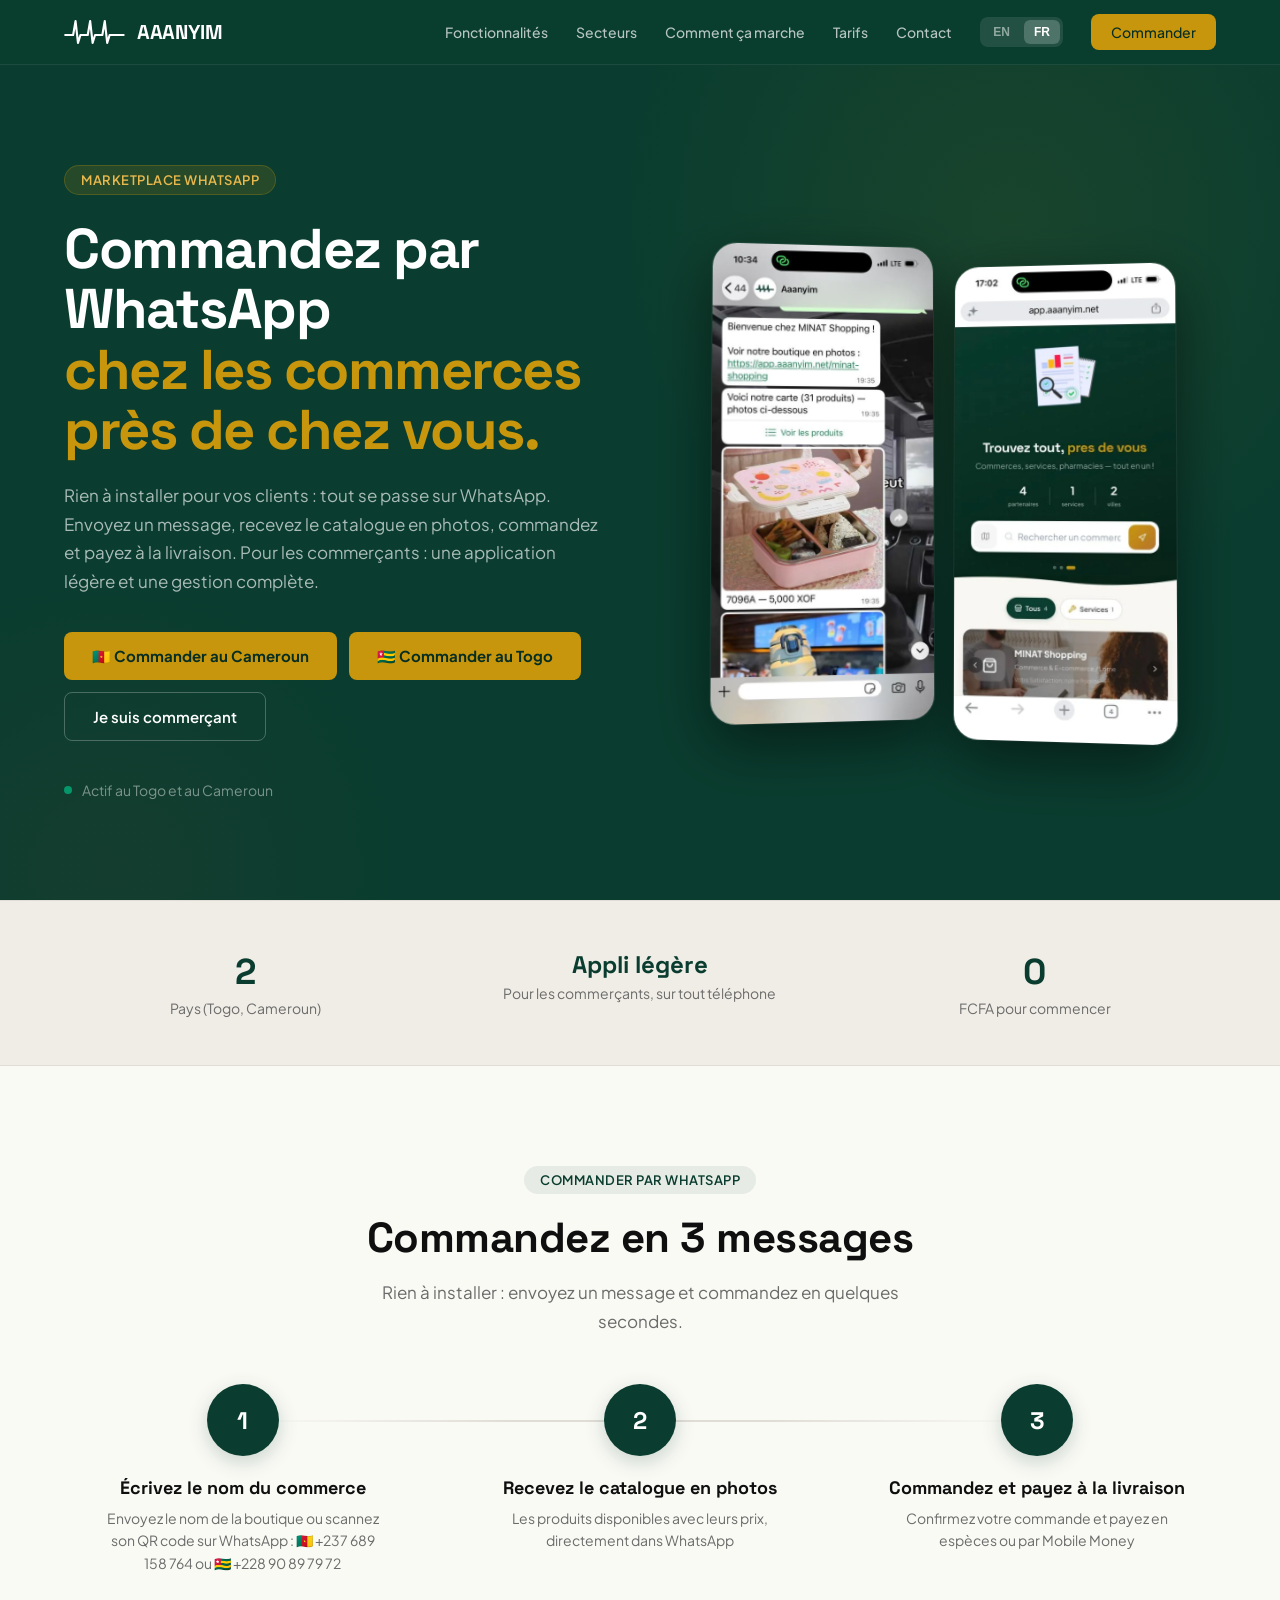
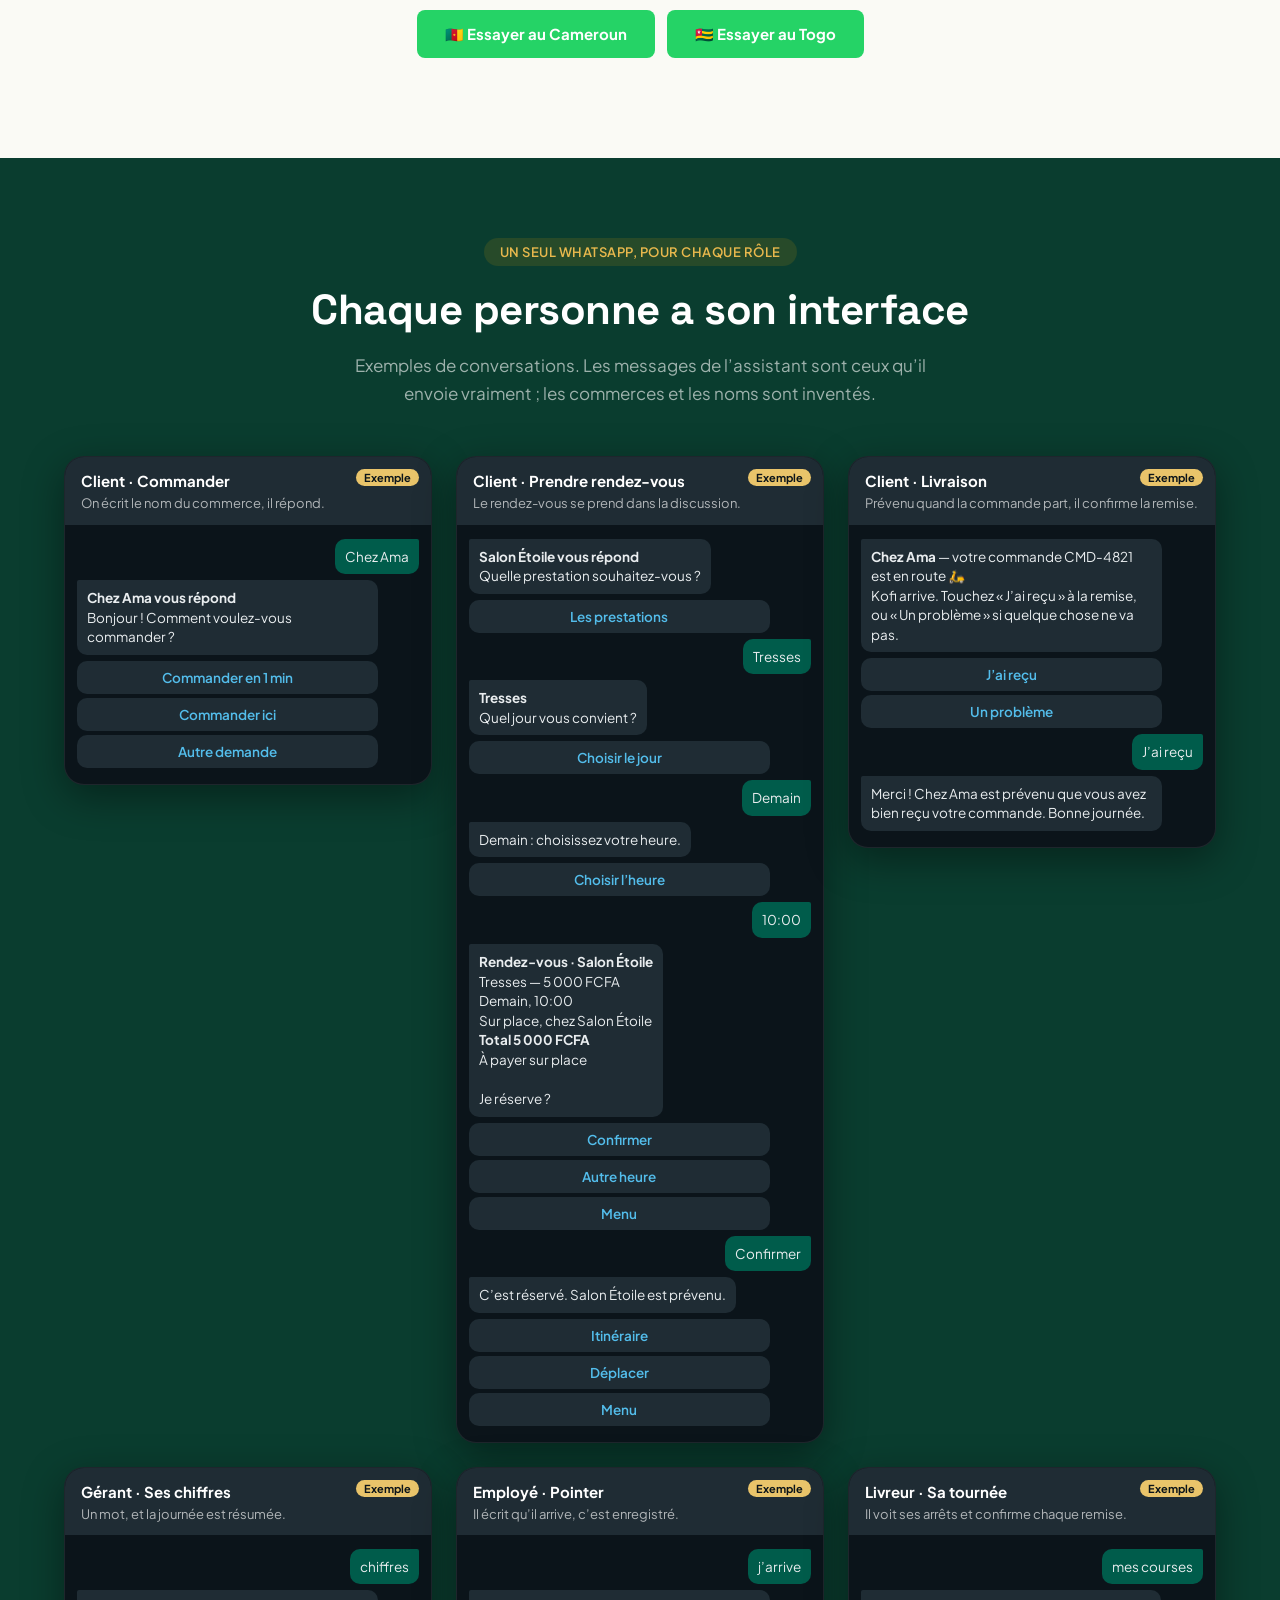
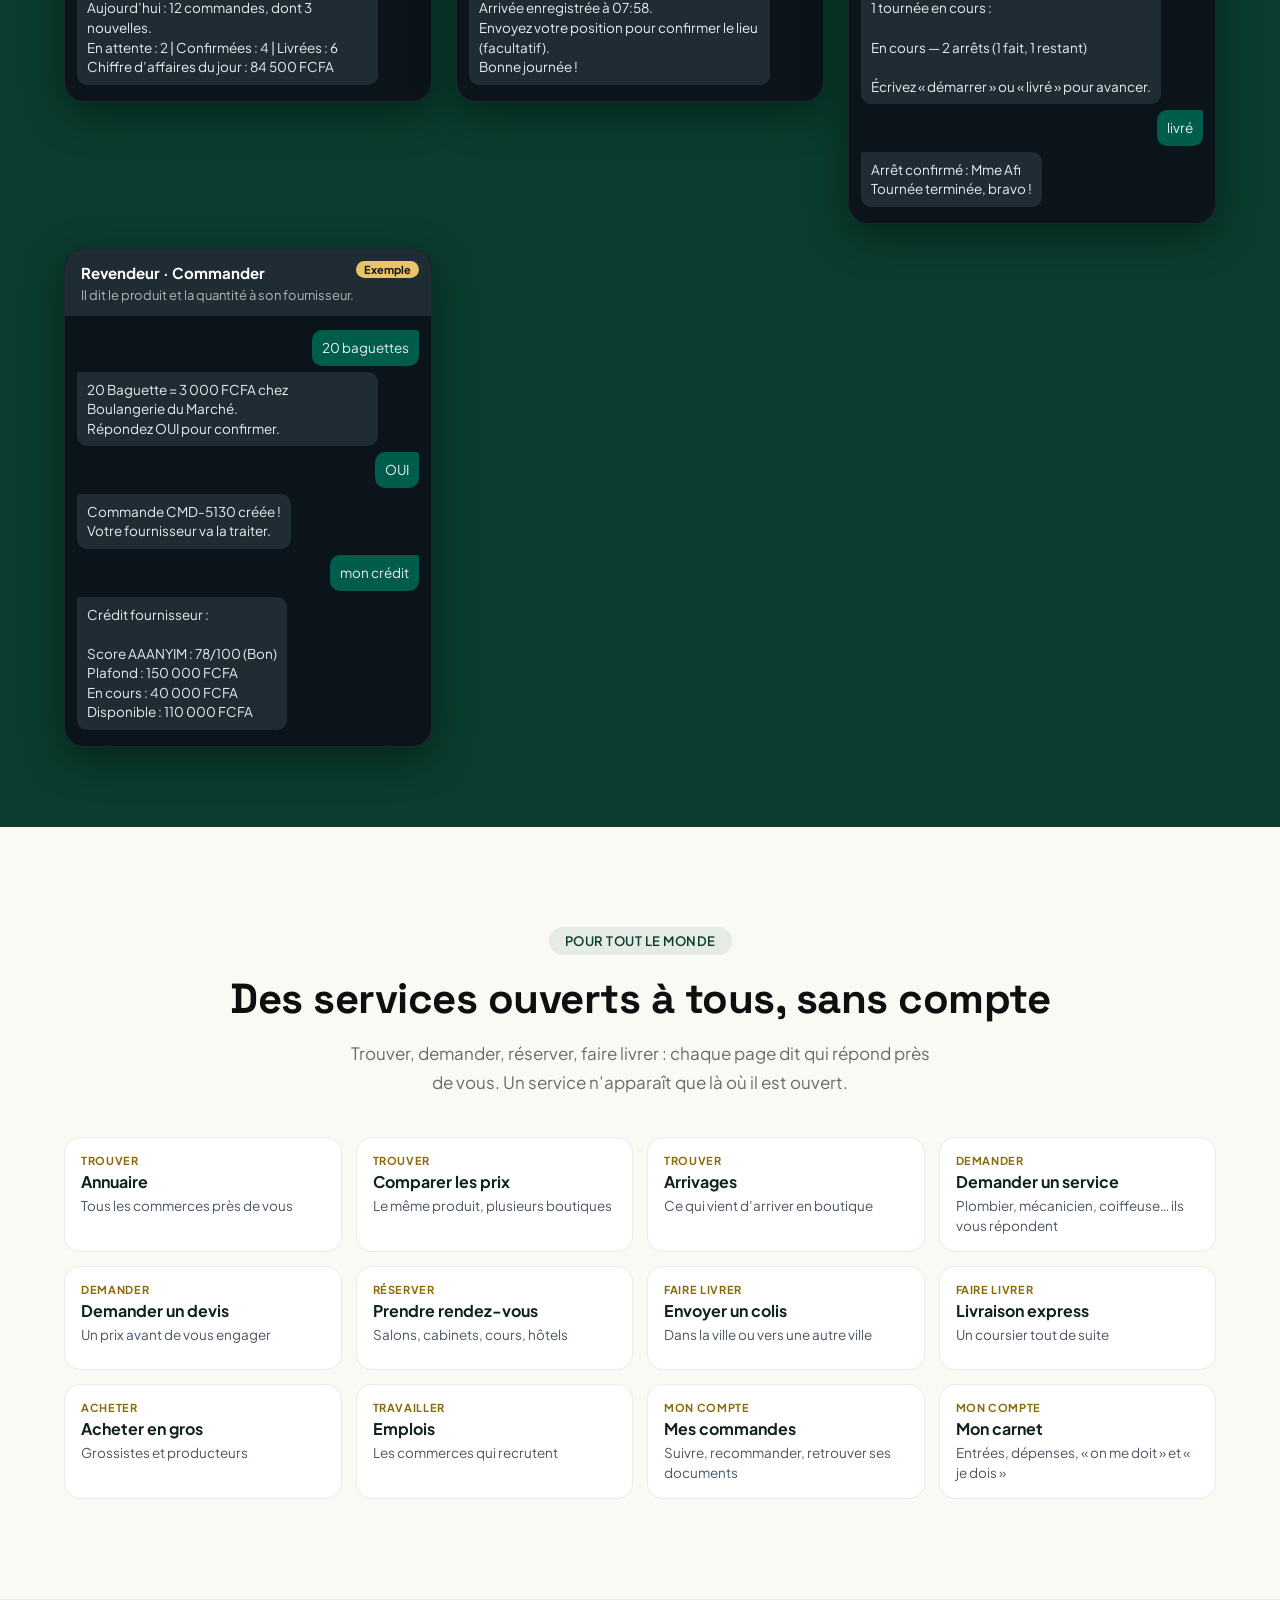
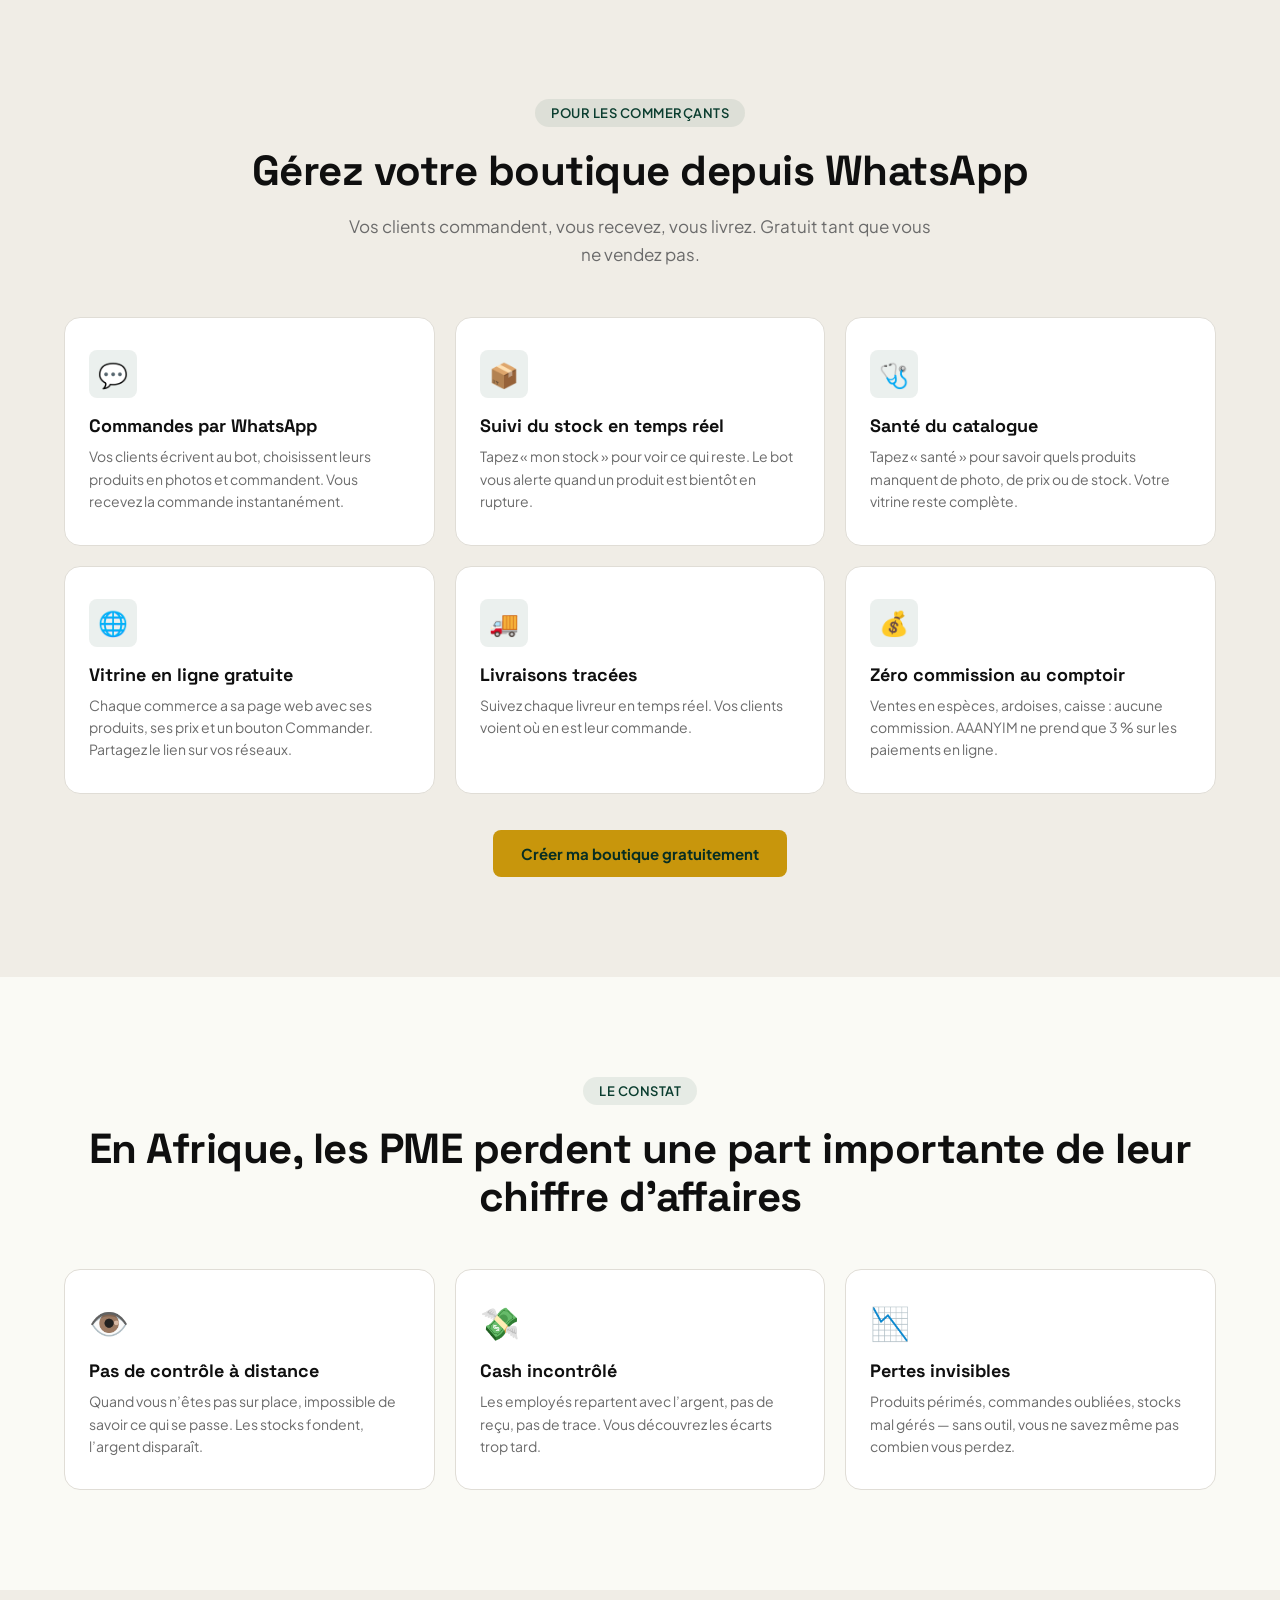
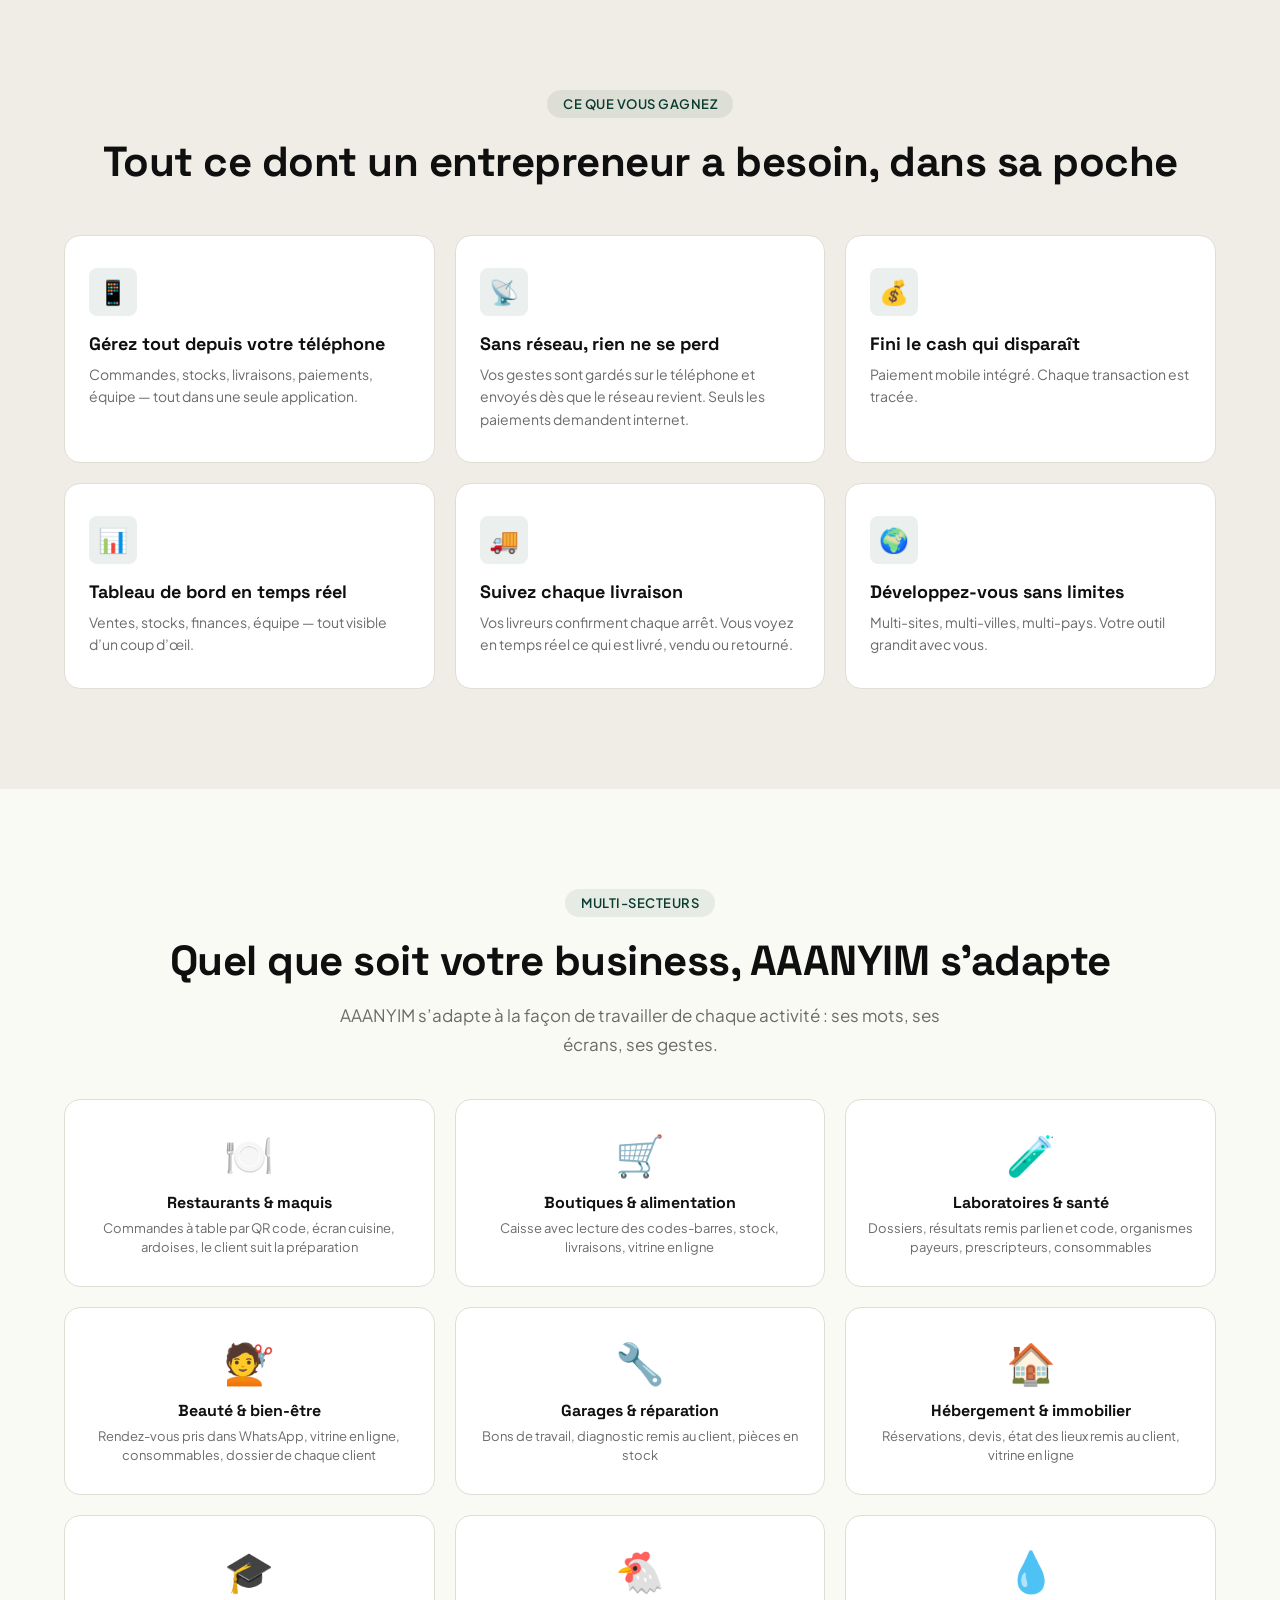
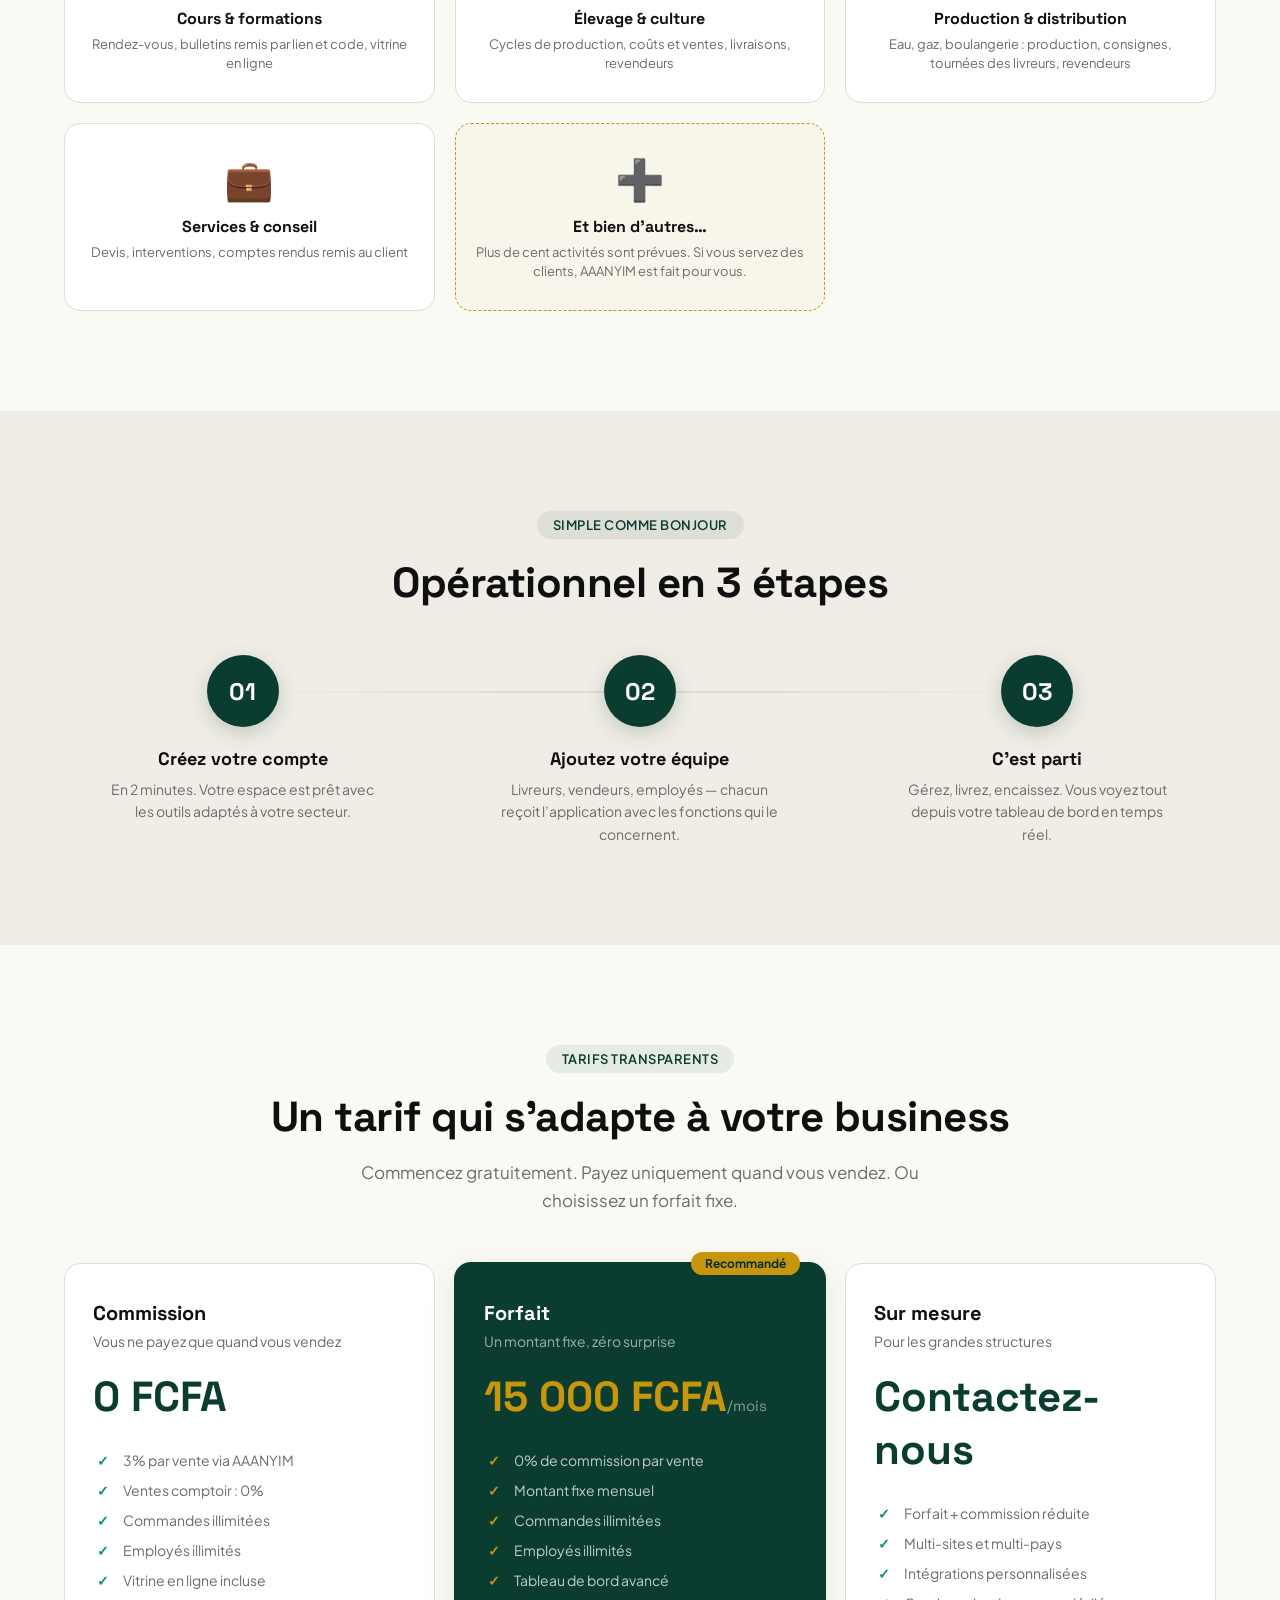
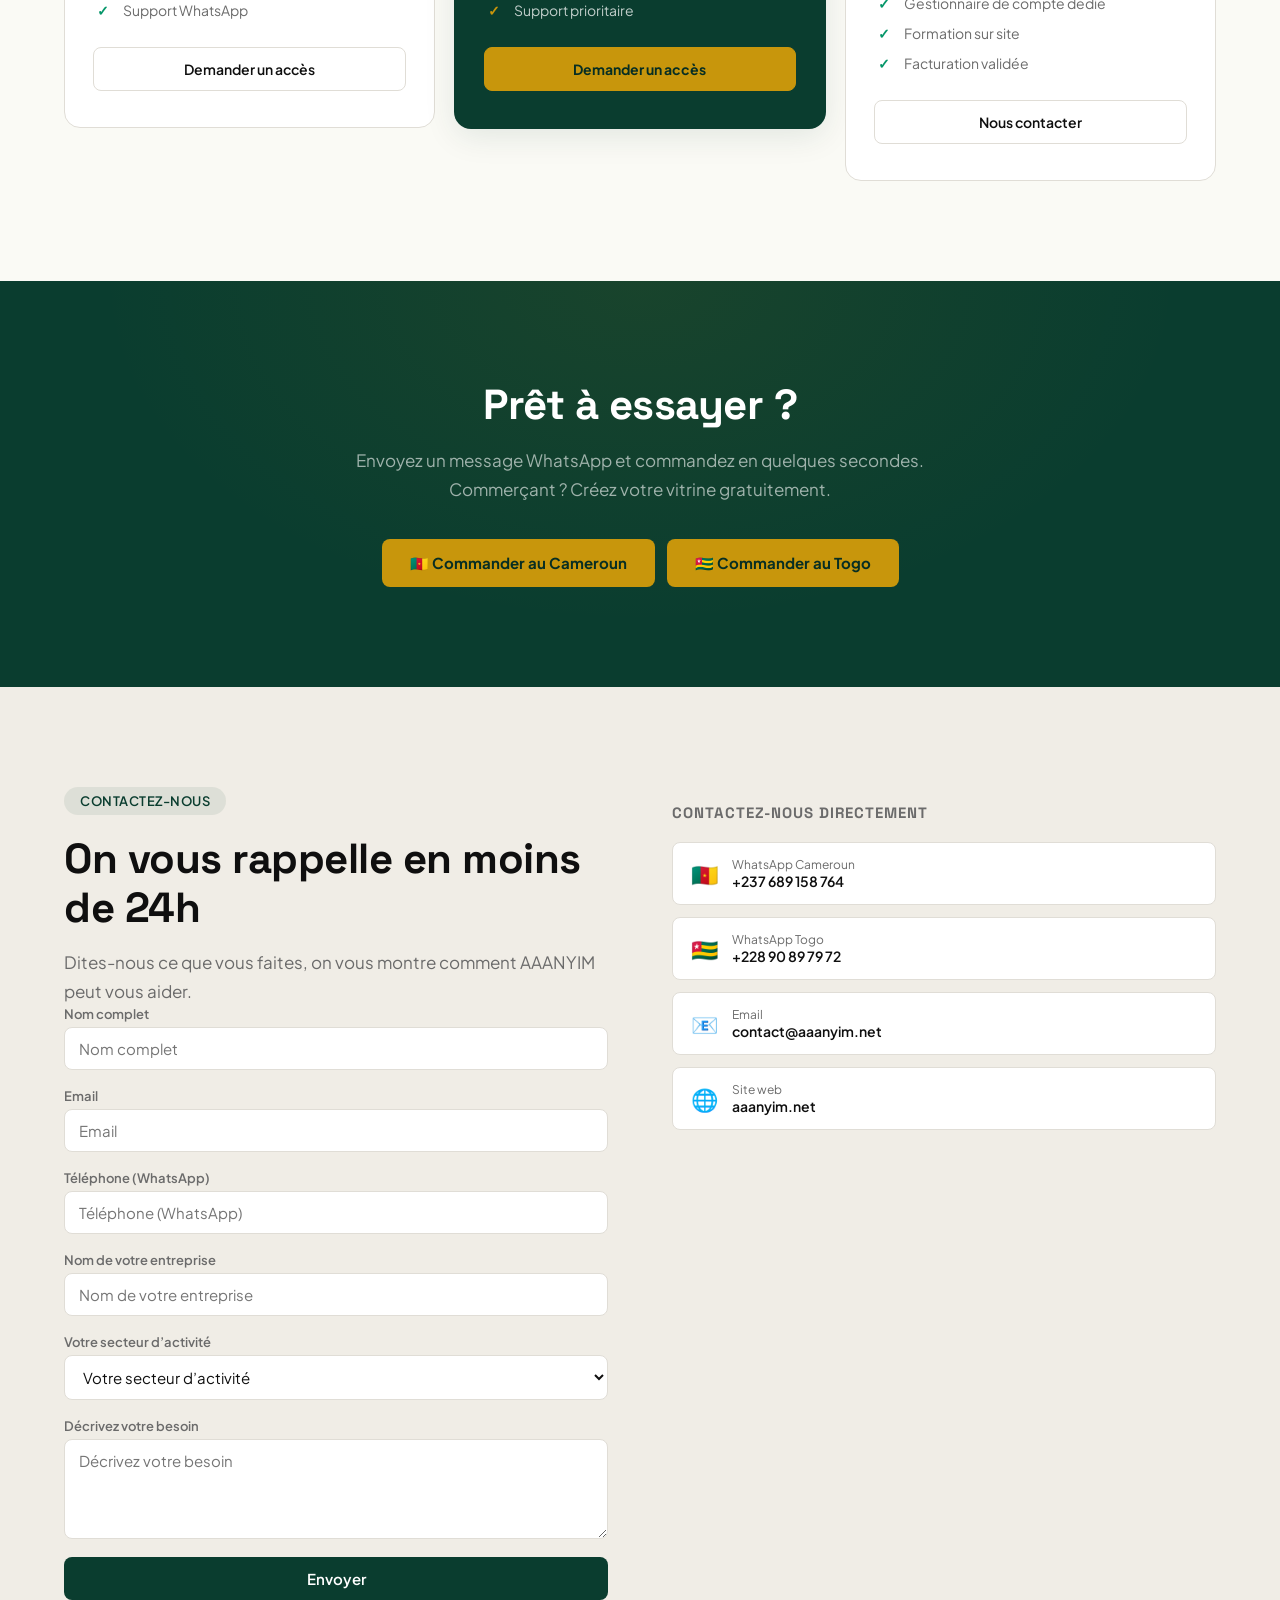
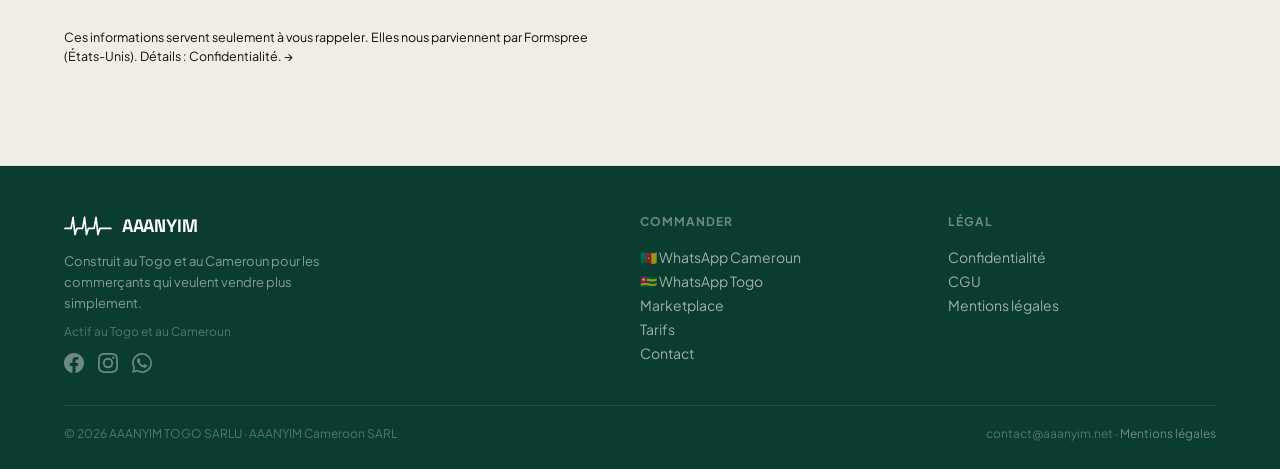
==== commit 9407e567: "site : exemples pour chaque profil (gerant, employe, livreur, revendeur), textes en service" ====
--- a/index.html
+++ b/index.html
@@ -386,8 +386,8 @@
 </div></section>
 
 <section class="section" id="roles" style="background:var(--forest);padding:80px 0"><div class="container" style="text-align:center">
-  <span class="section-badge fade-up" style="background:rgba(200,150,12,0.15);color:var(--gold-light);border-color:rgba(200,150,12,0.25)" data-i18n="roles.badge">Tout se passe dans WhatsApp</span>
-  <h2 class="section-title fade-up" style="color:#fff" data-i18n="roles.title">Commander, r&eacute;server, recevoir</h2>
+  <span class="section-badge fade-up" style="background:rgba(200,150,12,0.15);color:var(--gold-light);border-color:rgba(200,150,12,0.25)" data-i18n="roles.badge">Un seul WhatsApp, pour chaque r&ocirc;le</span>
+  <h2 class="section-title fade-up" style="color:#fff" data-i18n="roles.title">Chaque personne a son interface</h2>
   <p class="section-subtitle fade-up" style="color:rgba(255,255,255,0.6);margin:0 auto 48px" data-i18n="roles.subtitle">Exemples de conversations. Les messages de l&rsquo;assistant sont ceux qu&rsquo;il envoie vraiment ; les commerces et les noms sont invent&eacute;s.</p>
   <div id="roles-grid" class="chat-grid"></div>
 </div></section>
@@ -528,8 +528,8 @@
   init: function() {
     var saved = localStorage.getItem('aaanyim-lang');
     this.current = (saved === 'fr' || saved === 'en') ? saved : 'fr';
-    this.locales.fr = {"nav":{"features":"Fonctionnalit\u00e9s","sectors":"Secteurs","how":"Comment \u00e7a marche","pricing":"Tarifs","contact":"Contact","cta":"Commander"},"hero":{"badge":"Marketplace WhatsApp","title_1":"Commandez par WhatsApp","title_2":"chez les commerces pr\u00e8s de chez vous.","subtitle":"Rien \u00e0 installer pour vos clients : tout se passe sur WhatsApp. Envoyez un message, recevez le catalogue en photos, commandez et payez \u00e0 la livraison. Pour les commer\u00e7ants : une application l\u00e9g\u00e8re et une gestion compl\u00e8te.","cta_cm":"\ud83c\udde8\ud83c\uddf2 Commander au Cameroun","cta_tg":"\ud83c\uddf9\ud83c\uddec Commander au Togo","cta_secondary":"Je suis commer\u00e7ant","trust":"Actif au Togo et au Cameroun"},"stats":{"s1_num":"2","s1_label":"Pays (Togo, Cameroun)","s2_num":"Appli l\u00e9g\u00e8re","s2_label":"Pour les commer\u00e7ants, sur tout t\u00e9l\u00e9phone","s3_num":"0","s3_label":"FCFA pour commencer"},"whatsapp":{"step1_title":"\u00c9crivez le nom du commerce","step1_desc":"Envoyez le nom de la boutique ou scannez son QR code sur WhatsApp : \ud83c\udde8\ud83c\uddf2 +237 689 158 764 ou \ud83c\uddf9\ud83c\uddec +228 90 89 79 72","try_cm":"\ud83c\udde8\ud83c\uddf2 Essayer au Cameroun","try_tg":"\ud83c\uddf9\ud83c\uddec Essayer au Togo","subtitle":"Rien \u00e0 installer : envoyez un message et commandez en quelques secondes.","step2_title":"Recevez le catalogue en photos","step2_desc":"Les produits disponibles avec leurs prix, directement dans WhatsApp","step3_title":"Commandez et payez \u00e0 la livraison","step3_desc":"Confirmez votre commande et payez en esp\u00e8ces ou par Mobile Money"},"problem":{"badge":"Le constat","title":"En Afrique, les PME perdent une part importante de leur chiffre d\u2019affaires","cards":[{"icon":"\ud83d\udc41\ufe0f","title":"Pas de contr\u00f4le \u00e0 distance","desc":"Quand vous n\u2019\u00eates pas sur place, impossible de savoir ce qui se passe. Les stocks fondent, l\u2019argent dispara\u00eet."},{"icon":"\ud83d\udcb8","title":"Cash incontr\u00f4l\u00e9","desc":"Les employ\u00e9s repartent avec l\u2019argent, pas de re\u00e7u, pas de trace. Vous d\u00e9couvrez les \u00e9carts trop tard."},{"icon":"\ud83d\udcc9","title":"Pertes invisibles","desc":"Produits p\u00e9rim\u00e9s, commandes oubli\u00e9es, stocks mal g\u00e9r\u00e9s \u2014 sans outil, vous ne savez m\u00eame pas combien vous perdez."}]},"sectors":{"badge":"Multi-secteurs","title":"Quel que soit votre business, AAANYIM s\u2019adapte","subtitle":"AAANYIM s\u2019adapte \u00e0 la fa\u00e7on de travailler de chaque activit\u00e9 : ses mots, ses \u00e9crans, ses gestes.","list":[{"icon":"\ud83c\udf7d\ufe0f","name":"Restaurants & maquis","desc":"Commandes \u00e0 table par QR code, \u00e9cran cuisine, ardoises, le client suit la pr\u00e9paration"},{"icon":"\ud83d\uded2","name":"Boutiques & alimentation","desc":"Caisse avec lecture des codes-barres, stock, livraisons, vitrine en ligne"},{"icon":"\ud83e\uddea","name":"Laboratoires & sant\u00e9","desc":"Dossiers, r\u00e9sultats remis par lien et code, organismes payeurs, prescripteurs, consommables"},{"icon":"\ud83d\udc87","name":"Beaut\u00e9 & bien-\u00eatre","desc":"Rendez-vous pris dans WhatsApp, vitrine en ligne, consommables, dossier de chaque client"},{"icon":"\ud83d\udd27","name":"Garages & r\u00e9paration","desc":"Bons de travail, diagnostic remis au client, pi\u00e8ces en stock"},{"icon":"\ud83c\udfe0","name":"H\u00e9bergement & immobilier","desc":"R\u00e9servations, devis, \u00e9tat des lieux remis au client, vitrine en ligne"},{"icon":"\ud83c\udf93","name":"Cours & formations","desc":"Rendez-vous, bulletins remis par lien et code, vitrine en ligne"},{"icon":"\ud83d\udc14","name":"\u00c9levage & culture","desc":"Cycles de production, co\u00fbts et ventes, livraisons, revendeurs"},{"icon":"\ud83d\udca7","name":"Production & distribution","desc":"Eau, gaz, boulangerie : production, consignes, tourn\u00e9es des livreurs, revendeurs"},{"icon":"\ud83d\udcbc","name":"Services & conseil","desc":"Devis, interventions, comptes rendus remis au client"},{"icon":"\u2795","name":"Et bien d\u2019autres\u2026","desc":"Plus de cent activit\u00e9s sont pr\u00e9vues. Si vous servez des clients, AAANYIM est fait pour vous."}]},"solution":{"badge":"Ce que vous gagnez","title":"Tout ce dont un entrepreneur a besoin, dans sa poche","features":[{"icon":"\ud83d\udcf1","title":"G\u00e9rez tout depuis votre t\u00e9l\u00e9phone","desc":"Commandes, stocks, livraisons, paiements, \u00e9quipe \u2014 tout dans une seule application."},{"icon":"\ud83d\udce1","title":"Sans r\u00e9seau, rien ne se perd","desc":"Vos gestes sont gard\u00e9s sur le t\u00e9l\u00e9phone et envoy\u00e9s d\u00e8s que le r\u00e9seau revient. Seuls les paiements demandent internet."},{"icon":"\ud83d\udcb0","title":"Fini le cash qui dispara\u00eet","desc":"Paiement mobile int\u00e9gr\u00e9. Chaque transaction est trac\u00e9e."},{"icon":"\ud83d\udcca","title":"Tableau de bord en temps r\u00e9el","desc":"Ventes, stocks, finances, \u00e9quipe \u2014 tout visible d\u2019un coup d\u2019\u0153il."},{"icon":"\ud83d\ude9a","title":"Suivez chaque livraison","desc":"Vos livreurs confirment chaque arr\u00eat. Vous voyez en temps r\u00e9el ce qui est livr\u00e9, vendu ou retourn\u00e9."},{"icon":"\ud83c\udf0d","title":"D\u00e9veloppez-vous sans limites","desc":"Multi-sites, multi-villes, multi-pays. Votre outil grandit avec vous."}]},"how":{"badge":"Simple comme bonjour","title":"Op\u00e9rationnel en 3 \u00e9tapes","steps":[{"num":"01","title":"Cr\u00e9ez votre compte","desc":"En 2 minutes. Votre espace est pr\u00eat avec les outils adapt\u00e9s \u00e0 votre secteur."},{"num":"02","title":"Ajoutez votre \u00e9quipe","desc":"Livreurs, vendeurs, employ\u00e9s \u2014 chacun re\u00e7oit l\u2019application avec les fonctions qui le concernent."},{"num":"03","title":"C\u2019est parti","desc":"G\u00e9rez, livrez, encaissez. Vous voyez tout depuis votre tableau de bord en temps r\u00e9el."}]},"pricing":{"badge":"Tarifs transparents","title":"Un tarif qui s\u2019adapte \u00e0 votre business","subtitle":"Commencez gratuitement. Payez uniquement quand vous vendez. Ou choisissez un forfait fixe.","cta":"Demander un acc\u00e8s","cta_enterprise":"Nous contacter","popular":"Recommand\u00e9","plans":[{"name":"Commission","price":"0 FCFA","desc":"Vous ne payez que quand vous vendez","features":["3% par vente via AAANYIM","Ventes comptoir : 0%","Commandes illimit\u00e9es","Employ\u00e9s illimit\u00e9s","Vitrine en ligne incluse","Support WhatsApp"]},{"name":"Forfait","price":"15 000 FCFA","period":"/mois","desc":"Un montant fixe, z\u00e9ro surprise","popular":true,"features":["0% de commission par vente","Montant fixe mensuel","Commandes illimit\u00e9es","Employ\u00e9s illimit\u00e9s","Tableau de bord avanc\u00e9","Support prioritaire"]},{"name":"Sur mesure","price":"Contactez-nous","desc":"Pour les grandes structures","features":["Forfait + commission r\u00e9duite","Multi-sites et multi-pays","Int\u00e9grations personnalis\u00e9es","Gestionnaire de compte d\u00e9di\u00e9","Formation sur site","Facturation valid\u00e9e"]}]},"cta_section":{"title":"Pr\u00eat \u00e0 essayer ?","subtitle":"Envoyez un message WhatsApp et commandez en quelques secondes. Commer\u00e7ant ? Cr\u00e9ez votre vitrine gratuitement.","cta_cm":"\ud83c\udde8\ud83c\uddf2 Commander au Cameroun","cta_tg":"\ud83c\uddf9\ud83c\uddec Commander au Togo"},"contact":{"badge":"Contactez-nous","title":"On vous rappelle en moins de 24h","subtitle":"Dites-nous ce que vous faites, on vous montre comment AAANYIM peut vous aider.","whatsapp_label":"Nous \u00e9crire sur WhatsApp","form":{"name":"Nom complet","email":"Email","phone":"T\u00e9l\u00e9phone (WhatsApp)","company":"Nom de votre entreprise","sector":"Votre secteur d\u2019activit\u00e9","sectors":["Commerce","Production","Services","Distribution","Restauration","Pharmacie","Autre"],"message":"D\u00e9crivez votre besoin","submit":"Envoyer","success":"Merci ! On vous contacte dans les 24h.","whatsapp":"Contactez-nous directement","notice":"Ces informations servent seulement \u00e0 vous rappeler. Elles nous parviennent par Formspree (\u00c9tats-Unis). D\u00e9tails : Confidentialit\u00e9."}},"roles":{"badge":"Tout se passe dans WhatsApp","title":"Commander, r\u00e9server, recevoir","subtitle":"Exemples de conversations. Les messages de l\u2019assistant sont ceux qu\u2019il envoie vraiment ; les commerces et les noms sont invent\u00e9s.","example":"Exemple","list":[{"label":"Client \u00b7 Commander","desc":"On \u00e9crit le nom du commerce, il r\u00e9pond.","msgs":[{"me":"Chez Ama"},{"bot":"*Chez Ama vous r\u00e9pond*\nBonjour ! Comment voulez-vous commander ?","btn":["Commander en 1 min","Commander ici","Autre demande"]}]},{"label":"Client \u00b7 Prendre rendez-vous","desc":"Le rendez-vous se prend dans la discussion.","msgs":[{"bot":"*Salon \u00c9toile vous r\u00e9pond*\nQuelle prestation souhaitez-vous ?","btn":["Les prestations"]},{"me":"Tresses"},{"bot":"*Tresses*\nQuel jour vous convient ?","btn":["Choisir le jour"]},{"me":"Demain"},{"bot":"Demain : choisissez votre heure.","btn":["Choisir l\u2019heure"]},{"me":"10:00"},{"bot":"*Rendez-vous \u00b7 Salon \u00c9toile*\nTresses \u2014 5 000 FCFA\nDemain, 10:00\nSur place, chez Salon \u00c9toile\n*Total 5 000 FCFA*\n\u00c0 payer sur place\n\nJe r\u00e9serve ?","btn":["Confirmer","Autre heure","Menu"]},{"me":"Confirmer"},{"bot":"C\u2019est r\u00e9serv\u00e9. Salon \u00c9toile est pr\u00e9venu.","btn":["Itin\u00e9raire","D\u00e9placer","Menu"]}]},{"label":"Client \u00b7 Livraison","desc":"Pr\u00e9venu quand la commande part, il confirme la remise.","msgs":[{"bot":"*Chez Ama* \u2014 votre commande CMD-4821 est en route \ud83d\udef5\nKofi arrive. Touchez \u00ab J\u2019ai re\u00e7u \u00bb \u00e0 la remise, ou \u00ab Un probl\u00e8me \u00bb si quelque chose ne va pas.","btn":["J\u2019ai re\u00e7u","Un probl\u00e8me"]},{"me":"J\u2019ai re\u00e7u"},{"bot":"Merci ! Chez Ama est pr\u00e9venu que vous avez bien re\u00e7u votre commande. Bonne journ\u00e9e."}]}]},"footer":{"desc":"Commandez par WhatsApp chez les commerces pr\u00e8s de chez vous.","product":"Produit","legal":"L\u00e9gal","links":{"features":"Fonctionnalit\u00e9s","pricing":"Tarifs","demo":"D\u00e9mo","privacy":"Confidentialit\u00e9","terms":"CGU"},"copyright":"\u00a9 2026 AAANYIM TOGO SARLU \u00b7 AAANYIM Cameroon SARL"},"services":{"badge":"Pour tout le monde","title":"Des services ouverts \u00e0 tous, sans compte","subtitle":"Trouver, demander, r\u00e9server, faire livrer : chaque page dit qui r\u00e9pond pr\u00e8s de vous. Un service n\u2019appara\u00eet que l\u00e0 o\u00f9 il est ouvert.","open":"Ouvrir","list":[{"group":"Trouver","name":"Annuaire","desc":"Tous les commerces pr\u00e8s de vous","url":"https://app.aaanyim.net/annuaire"},{"group":"Trouver","name":"Comparer les prix","desc":"Le m\u00eame produit, plusieurs boutiques","url":"https://app.aaanyim.net/comparer"},{"group":"Trouver","name":"Arrivages","desc":"Ce qui vient d\u2019arriver en boutique","url":"https://app.aaanyim.net/arrivages"},{"group":"Demander","name":"Demander un service","desc":"Plombier, m\u00e9canicien, coiffeuse\u2026 ils vous r\u00e9pondent","url":"https://app.aaanyim.net/demande-service"},{"group":"Demander","name":"Demander un devis","desc":"Un prix avant de vous engager","url":"https://app.aaanyim.net/devis"},{"group":"R\u00e9server","name":"Prendre rendez-vous","desc":"Salons, cabinets, cours, h\u00f4tels","url":"https://app.aaanyim.net/reserver"},{"group":"Faire livrer","name":"Envoyer un colis","desc":"Dans la ville ou vers une autre ville","url":"https://app.aaanyim.net/envoyer-colis"},{"group":"Faire livrer","name":"Livraison express","desc":"Un coursier tout de suite","url":"https://app.aaanyim.net/livraison-express"},{"group":"Acheter","name":"Acheter en gros","desc":"Grossistes et producteurs","url":"https://app.aaanyim.net/marketplace/b2b"},{"group":"Travailler","name":"Emplois","desc":"Les commerces qui recrutent","url":"https://app.aaanyim.net/public/jobs"},{"group":"Mon compte","name":"Mes commandes","desc":"Suivre, recommander, retrouver ses documents","url":"https://app.aaanyim.net/mes-commandes"},{"group":"Mon compte","name":"Mon carnet","desc":"Entr\u00e9es, d\u00e9penses, \u00ab on me doit \u00bb et \u00ab je dois \u00bb","url":"https://app.aaanyim.net/mon-carnet"}]}};
-    this.locales.en = {"nav":{"features":"Features","sectors":"Sectors","how":"How it works","pricing":"Pricing","contact":"Contact","cta":"Order"},"hero":{"badge":"WhatsApp Marketplace","title_1":"Order on WhatsApp","title_2":"from shops near you.","subtitle":"Nothing to install for your customers: everything happens on WhatsApp. Send a message, browse the catalogue in photos, order and pay on delivery. For shop owners: a lightweight app and full management.","cta_cm":"\ud83c\udde8\ud83c\uddf2 Order in Cameroon","cta_tg":"\ud83c\uddf9\ud83c\uddec Order in Togo","cta_secondary":"I\u2019m a shop owner","trust":"Active in Togo and Cameroon"},"stats":{"s1_num":"2","s1_label":"Countries (Togo, Cameroon)","s2_num":"Lightweight app","s2_label":"For shop owners, on any phone","s3_num":"0","s3_label":"FCFA to get started"},"whatsapp":{"step1_title":"Type the shop name","step1_desc":"Send the shop name or scan its QR code on WhatsApp: \ud83c\udde8\ud83c\uddf2 +237 689 158 764 or \ud83c\uddf9\ud83c\uddec +228 90 89 79 72","try_cm":"\ud83c\udde8\ud83c\uddf2 Try in Cameroon","try_tg":"\ud83c\uddf9\ud83c\uddec Try in Togo","subtitle":"Nothing to install: send a message and order in seconds.","step2_title":"Receive the catalogue in photos","step2_desc":"Available products with prices, right in WhatsApp","step3_title":"Order and pay on delivery","step3_desc":"Confirm your order and pay in cash or by Mobile Money"},"problem":{"badge":"The reality","title":"In Africa, SMEs lose a significant share of their revenue","cards":[{"icon":"\ud83d\udc41\ufe0f","title":"No remote control","desc":"When you\u2019re not on site, you have no idea what\u2019s happening. Stock vanishes, money disappears."},{"icon":"\ud83d\udcb8","title":"Uncontrolled cash","desc":"Employees leave with cash, no receipt, no trace. You find out about discrepancies too late."},{"icon":"\ud83d\udcc9","title":"Invisible losses","desc":"Expired products, forgotten orders, mismanaged stock \u2014 without a tool, you don\u2019t even know how much you\u2019re losing."}]},"sectors":{"badge":"All sectors","title":"Whatever your business, AAANYIM adapts","subtitle":"AAANYIM adapts to the way each activity works: its words, its screens, its actions.","list":[{"icon":"\ud83c\udf7d\ufe0f","name":"Restaurants","desc":"Table orders by QR code, kitchen screen, tabs, the customer follows the preparation"},{"icon":"\ud83d\uded2","name":"Shops & groceries","desc":"Till with barcode scanning, stock, deliveries, online storefront"},{"icon":"\ud83e\uddea","name":"Laboratories & health","desc":"Files, results delivered by link and code, payers, referrers, supplies"},{"icon":"\ud83d\udc87","name":"Beauty & wellness","desc":"Appointments booked in WhatsApp, online storefront, supplies, a file for each client"},{"icon":"\ud83d\udd27","name":"Garages & repair","desc":"Work orders, diagnosis given to the client, parts in stock"},{"icon":"\ud83c\udfe0","name":"Lodging & real estate","desc":"Bookings, quotes, inventory report given to the client, online storefront"},{"icon":"\ud83c\udf93","name":"Classes & training","desc":"Appointments, report cards delivered by link and code, online storefront"},{"icon":"\ud83d\udc14","name":"Livestock & farming","desc":"Production cycles, costs and sales, deliveries, resellers"},{"icon":"\ud83d\udca7","name":"Production & distribution","desc":"Water, gas, bakery: production, deposits, delivery rounds, resellers"},{"icon":"\ud83d\udcbc","name":"Services & consulting","desc":"Quotes, call-outs, reports given to the client"},{"icon":"\u2795","name":"And many more\u2026","desc":"More than a hundred activities are planned. If you serve customers, AAANYIM is made for you."}]},"solution":{"badge":"What you gain","title":"Everything an entrepreneur needs, in their pocket","features":[{"icon":"\ud83d\udcf1","title":"Manage everything from your phone","desc":"Orders, stock, deliveries, payments, team \u2014 all in one app."},{"icon":"\ud83d\udce1","title":"No network, nothing is lost","desc":"Your actions are kept on the phone and sent as soon as the network is back. Only payments need the internet."},{"icon":"\ud83d\udcb0","title":"No more disappearing cash","desc":"Built-in mobile payment. Every transaction is tracked."},{"icon":"\ud83d\udcca","title":"Real-time dashboard","desc":"Sales, stock, finances, team \u2014 all visible at a glance."},{"icon":"\ud83d\ude9a","title":"Track every delivery","desc":"Your drivers confirm each stop. Real-time visibility on what\u2019s delivered, sold, or returned."},{"icon":"\ud83c\udf0d","title":"Scale without limits","desc":"Multi-site, multi-city, multi-country. Your tool grows with you."}]},"how":{"badge":"Dead simple","title":"Up and running in 3 steps","steps":[{"num":"01","title":"Create your account","desc":"In 2 minutes. Your workspace is ready with tools for your sector."},{"num":"02","title":"Add your team","desc":"Drivers, sellers, employees \u2014 each gets the app with features for their role."},{"num":"03","title":"You\u2019re live","desc":"Manage, deliver, collect. See everything from your real-time dashboard."}]},"pricing":{"badge":"Transparent pricing","title":"Pricing that adapts to your business","subtitle":"Start free. Pay only when you sell. Or choose a fixed plan.","cta":"Request access","cta_enterprise":"Contact us","popular":"Recommended","plans":[{"name":"Commission","price":"0 FCFA","desc":"You only pay when you sell","features":["3% per sale via AAANYIM","Counter sales: 0%","Unlimited orders","Unlimited employees","Online storefront included","WhatsApp support"]},{"name":"Flat rate","price":"15,000 FCFA","period":"/month","desc":"A fixed amount, zero surprises","popular":true,"features":["0% commission per sale","Fixed monthly amount","Unlimited orders","Unlimited employees","Advanced dashboard","Priority support"]},{"name":"Custom","price":"Contact us","desc":"For large operations","features":["Flat rate + reduced commission","Multi-site & multi-country","Custom integrations","Dedicated account manager","On-site training","Validated invoicing"]}]},"cta_section":{"title":"Ready to try?","subtitle":"Send a WhatsApp message and order in seconds. Shop owner? Create your free storefront.","cta_cm":"\ud83c\udde8\ud83c\uddf2 Order in Cameroon","cta_tg":"\ud83c\uddf9\ud83c\uddec Order in Togo"},"contact":{"badge":"Contact us","title":"We\u2019ll get back to you within 24h","subtitle":"Tell us what you do, we\u2019ll show you how AAANYIM can help.","whatsapp_label":"Message us on WhatsApp","form":{"name":"Full name","email":"Email","phone":"Phone (WhatsApp)","company":"Your company name","sector":"Your sector","sectors":["Retail","Production","Services","Distribution","Food & restaurant","Pharmacy","Other"],"message":"Describe your needs","submit":"Send","success":"Thanks! We\u2019ll contact you within 24h.","whatsapp":"Contact us directly","notice":"This information is only used to call you back. It reaches us through Formspree (United States). Details: Privacy."}},"roles":{"badge":"Everything happens in WhatsApp","title":"Order, book, receive","subtitle":"Example conversations. The assistant\u2019s messages are the ones it really sends; shops and names are invented.","example":"Example","list":[{"label":"Customer \u00b7 Order","desc":"Write the shop\u2019s name, it answers.","msgs":[{"me":"Chez Ama"},{"bot":"*Chez Ama is answering*\nHello! How would you like to order?","btn":["Order in 1 min","Order here","Something else"]}]},{"label":"Customer \u00b7 Book an appointment","desc":"The appointment is booked in the chat.","msgs":[{"bot":"*Salon \u00c9toile is replying*\nWhich service would you like?","btn":["Services"]},{"me":"Braids"},{"bot":"*Braids*\nWhich day suits you?","btn":["Choose the day"]},{"me":"Tomorrow"},{"bot":"Tomorrow: choose your time.","btn":["Choose the time"]},{"me":"10:00"},{"bot":"*Appointment \u00b7 Salon \u00c9toile*\nBraids \u2014 5 000 FCFA\nTomorrow, 10:00\nOn site, at Salon \u00c9toile\n*Total 5 000 FCFA*\nPay on site\n\nShall I book it?","btn":["Confirm","Another time","Menu"]},{"me":"Confirm"},{"bot":"It is booked. Salon \u00c9toile has been told.","btn":["Directions","Reschedule","Menu"]}]},{"label":"Customer \u00b7 Delivery","desc":"Told when the order leaves, they confirm receipt.","msgs":[{"bot":"*Chez Ama* \u2014 your order CMD-4821 is on its way \ud83d\udef5\nKofi is coming. Tap \u00ab Received \u00bb on delivery, or \u00ab A problem \u00bb if something is wrong.","btn":["Received","A problem"]},{"me":"Received"},{"bot":"Thank you! Chez Ama knows you received your order. Have a good day."}]}]},"footer":{"desc":"Order on WhatsApp from shops near you.","product":"Product","legal":"Legal","links":{"features":"Features","pricing":"Pricing","demo":"Demo","privacy":"Privacy","terms":"Terms"},"copyright":"\u00a9 2026 AAANYIM TOGO SARLU \u00b7 AAANYIM Cameroon SARL"},"services":{"badge":"For everyone","title":"Services open to all, no account needed","subtitle":"Find, ask, book, get it delivered: each page says who answers near you. A service only shows where it is open.","open":"Open","list":[{"group":"Find","name":"Directory","desc":"All businesses near you","url":"https://app.aaanyim.net/annuaire"},{"group":"Find","name":"Compare prices","desc":"The same product, several shops","url":"https://app.aaanyim.net/comparer"},{"group":"Find","name":"New arrivals","desc":"What just arrived in shops","url":"https://app.aaanyim.net/arrivages"},{"group":"Ask","name":"Request a service","desc":"Plumber, mechanic, hairdresser\u2026 they answer you","url":"https://app.aaanyim.net/demande-service"},{"group":"Ask","name":"Ask for a quote","desc":"A price before you commit","url":"https://app.aaanyim.net/devis"},{"group":"Book","name":"Book an appointment","desc":"Salons, practices, classes, hotels","url":"https://app.aaanyim.net/reserver"},{"group":"Deliver","name":"Send a parcel","desc":"Within the city or to another city","url":"https://app.aaanyim.net/envoyer-colis"},{"group":"Deliver","name":"Express delivery","desc":"A courier right now","url":"https://app.aaanyim.net/livraison-express"},{"group":"Buy","name":"Buy wholesale","desc":"Wholesalers and producers","url":"https://app.aaanyim.net/marketplace/b2b"},{"group":"Work","name":"Jobs","desc":"Businesses that are hiring","url":"https://app.aaanyim.net/public/jobs"},{"group":"My account","name":"My orders","desc":"Track, reorder, find your documents","url":"https://app.aaanyim.net/mes-commandes"},{"group":"My account","name":"My notebook","desc":"Money in, money out, \u201cowed to me\u201d and \u201cI owe\u201d","url":"https://app.aaanyim.net/mon-carnet"}]}};
+    this.locales.fr = {"nav":{"features":"Fonctionnalit\u00e9s","sectors":"Secteurs","how":"Comment \u00e7a marche","pricing":"Tarifs","contact":"Contact","cta":"Commander"},"hero":{"badge":"Marketplace WhatsApp","title_1":"Commandez par WhatsApp","title_2":"chez les commerces pr\u00e8s de chez vous.","subtitle":"Rien \u00e0 installer pour vos clients : tout se passe sur WhatsApp. Envoyez un message, recevez le catalogue en photos, commandez et payez \u00e0 la livraison. Pour les commer\u00e7ants : une application l\u00e9g\u00e8re et une gestion compl\u00e8te.","cta_cm":"\ud83c\udde8\ud83c\uddf2 Commander au Cameroun","cta_tg":"\ud83c\uddf9\ud83c\uddec Commander au Togo","cta_secondary":"Je suis commer\u00e7ant","trust":"Actif au Togo et au Cameroun"},"stats":{"s1_num":"2","s1_label":"Pays (Togo, Cameroun)","s2_num":"Appli l\u00e9g\u00e8re","s2_label":"Pour les commer\u00e7ants, sur tout t\u00e9l\u00e9phone","s3_num":"0","s3_label":"FCFA pour commencer"},"whatsapp":{"step1_title":"\u00c9crivez le nom du commerce","step1_desc":"Envoyez le nom de la boutique ou scannez son QR code sur WhatsApp : \ud83c\udde8\ud83c\uddf2 +237 689 158 764 ou \ud83c\uddf9\ud83c\uddec +228 90 89 79 72","try_cm":"\ud83c\udde8\ud83c\uddf2 Essayer au Cameroun","try_tg":"\ud83c\uddf9\ud83c\uddec Essayer au Togo","subtitle":"Rien \u00e0 installer : envoyez un message et commandez en quelques secondes.","step2_title":"Recevez le catalogue en photos","step2_desc":"Les produits disponibles avec leurs prix, directement dans WhatsApp","step3_title":"Commandez et payez \u00e0 la livraison","step3_desc":"Confirmez votre commande et payez en esp\u00e8ces ou par Mobile Money"},"problem":{"badge":"Le constat","title":"En Afrique, les PME perdent une part importante de leur chiffre d\u2019affaires","cards":[{"icon":"\ud83d\udc41\ufe0f","title":"Pas de contr\u00f4le \u00e0 distance","desc":"Quand vous n\u2019\u00eates pas sur place, impossible de savoir ce qui se passe. Les stocks fondent, l\u2019argent dispara\u00eet."},{"icon":"\ud83d\udcb8","title":"Cash incontr\u00f4l\u00e9","desc":"Les employ\u00e9s repartent avec l\u2019argent, pas de re\u00e7u, pas de trace. Vous d\u00e9couvrez les \u00e9carts trop tard."},{"icon":"\ud83d\udcc9","title":"Pertes invisibles","desc":"Produits p\u00e9rim\u00e9s, commandes oubli\u00e9es, stocks mal g\u00e9r\u00e9s \u2014 sans outil, vous ne savez m\u00eame pas combien vous perdez."}]},"sectors":{"badge":"Multi-secteurs","title":"Quel que soit votre business, AAANYIM s\u2019adapte","subtitle":"AAANYIM s\u2019adapte \u00e0 la fa\u00e7on de travailler de chaque activit\u00e9 : ses mots, ses \u00e9crans, ses gestes.","list":[{"icon":"\ud83c\udf7d\ufe0f","name":"Restaurants & maquis","desc":"Commandes \u00e0 table par QR code, \u00e9cran cuisine, ardoises, le client suit la pr\u00e9paration"},{"icon":"\ud83d\uded2","name":"Boutiques & alimentation","desc":"Caisse avec lecture des codes-barres, stock, livraisons, vitrine en ligne"},{"icon":"\ud83e\uddea","name":"Laboratoires & sant\u00e9","desc":"Dossiers, r\u00e9sultats remis par lien et code, organismes payeurs, prescripteurs, consommables"},{"icon":"\ud83d\udc87","name":"Beaut\u00e9 & bien-\u00eatre","desc":"Rendez-vous pris dans WhatsApp, vitrine en ligne, consommables, dossier de chaque client"},{"icon":"\ud83d\udd27","name":"Garages & r\u00e9paration","desc":"Bons de travail, diagnostic remis au client, pi\u00e8ces en stock"},{"icon":"\ud83c\udfe0","name":"H\u00e9bergement & immobilier","desc":"R\u00e9servations, devis, \u00e9tat des lieux remis au client, vitrine en ligne"},{"icon":"\ud83c\udf93","name":"Cours & formations","desc":"Rendez-vous, bulletins remis par lien et code, vitrine en ligne"},{"icon":"\ud83d\udc14","name":"\u00c9levage & culture","desc":"Cycles de production, co\u00fbts et ventes, livraisons, revendeurs"},{"icon":"\ud83d\udca7","name":"Production & distribution","desc":"Eau, gaz, boulangerie : production, consignes, tourn\u00e9es des livreurs, revendeurs"},{"icon":"\ud83d\udcbc","name":"Services & conseil","desc":"Devis, interventions, comptes rendus remis au client"},{"icon":"\u2795","name":"Et bien d\u2019autres\u2026","desc":"Plus de cent activit\u00e9s sont pr\u00e9vues. Si vous servez des clients, AAANYIM est fait pour vous."}]},"solution":{"badge":"Ce que vous gagnez","title":"Tout ce dont un entrepreneur a besoin, dans sa poche","features":[{"icon":"\ud83d\udcf1","title":"G\u00e9rez tout depuis votre t\u00e9l\u00e9phone","desc":"Commandes, stocks, livraisons, paiements, \u00e9quipe \u2014 tout dans une seule application."},{"icon":"\ud83d\udce1","title":"Sans r\u00e9seau, rien ne se perd","desc":"Vos gestes sont gard\u00e9s sur le t\u00e9l\u00e9phone et envoy\u00e9s d\u00e8s que le r\u00e9seau revient. Seuls les paiements demandent internet."},{"icon":"\ud83d\udcb0","title":"Fini le cash qui dispara\u00eet","desc":"Paiement mobile int\u00e9gr\u00e9. Chaque transaction est trac\u00e9e."},{"icon":"\ud83d\udcca","title":"Tableau de bord en temps r\u00e9el","desc":"Ventes, stocks, finances, \u00e9quipe \u2014 tout visible d\u2019un coup d\u2019\u0153il."},{"icon":"\ud83d\ude9a","title":"Suivez chaque livraison","desc":"Vos livreurs confirment chaque arr\u00eat. Vous voyez en temps r\u00e9el ce qui est livr\u00e9, vendu ou retourn\u00e9."},{"icon":"\ud83c\udf0d","title":"D\u00e9veloppez-vous sans limites","desc":"Multi-sites, multi-villes, multi-pays. Votre outil grandit avec vous."}]},"how":{"badge":"Simple comme bonjour","title":"Op\u00e9rationnel en 3 \u00e9tapes","steps":[{"num":"01","title":"Cr\u00e9ez votre compte","desc":"En 2 minutes. Votre espace est pr\u00eat avec les outils adapt\u00e9s \u00e0 votre secteur."},{"num":"02","title":"Ajoutez votre \u00e9quipe","desc":"Livreurs, vendeurs, employ\u00e9s \u2014 chacun re\u00e7oit l\u2019application avec les fonctions qui le concernent."},{"num":"03","title":"C\u2019est parti","desc":"G\u00e9rez, livrez, encaissez. Vous voyez tout depuis votre tableau de bord en temps r\u00e9el."}]},"pricing":{"badge":"Tarifs transparents","title":"Un tarif qui s\u2019adapte \u00e0 votre business","subtitle":"Commencez gratuitement. Payez uniquement quand vous vendez. Ou choisissez un forfait fixe.","cta":"Demander un acc\u00e8s","cta_enterprise":"Nous contacter","popular":"Recommand\u00e9","plans":[{"name":"Commission","price":"0 FCFA","desc":"Vous ne payez que quand vous vendez","features":["3% par vente via AAANYIM","Ventes comptoir : 0%","Commandes illimit\u00e9es","Employ\u00e9s illimit\u00e9s","Vitrine en ligne incluse","Support WhatsApp"]},{"name":"Forfait","price":"15 000 FCFA","period":"/mois","desc":"Un montant fixe, z\u00e9ro surprise","popular":true,"features":["0% de commission par vente","Montant fixe mensuel","Commandes illimit\u00e9es","Employ\u00e9s illimit\u00e9s","Tableau de bord avanc\u00e9","Support prioritaire"]},{"name":"Sur mesure","price":"Contactez-nous","desc":"Pour les grandes structures","features":["Forfait + commission r\u00e9duite","Multi-sites et multi-pays","Int\u00e9grations personnalis\u00e9es","Gestionnaire de compte d\u00e9di\u00e9","Formation sur site","Facturation valid\u00e9e"]}]},"cta_section":{"title":"Pr\u00eat \u00e0 essayer ?","subtitle":"Envoyez un message WhatsApp et commandez en quelques secondes. Commer\u00e7ant ? Cr\u00e9ez votre vitrine gratuitement.","cta_cm":"\ud83c\udde8\ud83c\uddf2 Commander au Cameroun","cta_tg":"\ud83c\uddf9\ud83c\uddec Commander au Togo"},"contact":{"badge":"Contactez-nous","title":"On vous rappelle en moins de 24h","subtitle":"Dites-nous ce que vous faites, on vous montre comment AAANYIM peut vous aider.","whatsapp_label":"Nous \u00e9crire sur WhatsApp","form":{"name":"Nom complet","email":"Email","phone":"T\u00e9l\u00e9phone (WhatsApp)","company":"Nom de votre entreprise","sector":"Votre secteur d\u2019activit\u00e9","sectors":["Commerce","Production","Services","Distribution","Restauration","Pharmacie","Autre"],"message":"D\u00e9crivez votre besoin","submit":"Envoyer","success":"Merci ! On vous contacte dans les 24h.","whatsapp":"Contactez-nous directement","notice":"Ces informations servent seulement \u00e0 vous rappeler. Elles nous parviennent par Formspree (\u00c9tats-Unis). D\u00e9tails : Confidentialit\u00e9."}},"roles":{"badge":"Un seul WhatsApp, pour chaque r\u00f4le","title":"Chaque personne a son interface","subtitle":"Exemples de conversations. Les messages de l\u2019assistant sont ceux qu\u2019il envoie vraiment ; les commerces et les noms sont invent\u00e9s.","example":"Exemple","list":[{"label":"Client \u00b7 Commander","desc":"On \u00e9crit le nom du commerce, il r\u00e9pond.","msgs":[{"me":"Chez Ama"},{"bot":"*Chez Ama vous r\u00e9pond*\nBonjour ! Comment voulez-vous commander ?","btn":["Commander en 1 min","Commander ici","Autre demande"]}]},{"label":"Client \u00b7 Prendre rendez-vous","desc":"Le rendez-vous se prend dans la discussion.","msgs":[{"bot":"*Salon \u00c9toile vous r\u00e9pond*\nQuelle prestation souhaitez-vous ?","btn":["Les prestations"]},{"me":"Tresses"},{"bot":"*Tresses*\nQuel jour vous convient ?","btn":["Choisir le jour"]},{"me":"Demain"},{"bot":"Demain : choisissez votre heure.","btn":["Choisir l\u2019heure"]},{"me":"10:00"},{"bot":"*Rendez-vous \u00b7 Salon \u00c9toile*\nTresses \u2014 5 000 FCFA\nDemain, 10:00\nSur place, chez Salon \u00c9toile\n*Total 5 000 FCFA*\n\u00c0 payer sur place\n\nJe r\u00e9serve ?","btn":["Confirmer","Autre heure","Menu"]},{"me":"Confirmer"},{"bot":"C\u2019est r\u00e9serv\u00e9. Salon \u00c9toile est pr\u00e9venu.","btn":["Itin\u00e9raire","D\u00e9placer","Menu"]}]},{"label":"Client \u00b7 Livraison","desc":"Pr\u00e9venu quand la commande part, il confirme la remise.","msgs":[{"bot":"*Chez Ama* \u2014 votre commande CMD-4821 est en route \ud83d\udef5\nKofi arrive. Touchez \u00ab J\u2019ai re\u00e7u \u00bb \u00e0 la remise, ou \u00ab Un probl\u00e8me \u00bb si quelque chose ne va pas.","btn":["J\u2019ai re\u00e7u","Un probl\u00e8me"]},{"me":"J\u2019ai re\u00e7u"},{"bot":"Merci ! Chez Ama est pr\u00e9venu que vous avez bien re\u00e7u votre commande. Bonne journ\u00e9e."}]},{"label":"G\u00e9rant \u00b7 Ses chiffres","desc":"Un mot, et la journ\u00e9e est r\u00e9sum\u00e9e.","msgs":[{"me":"chiffres"},{"bot":"Aujourd\u2019hui : 12 commandes, dont 3 nouvelles.\nEn attente : 2 | Confirm\u00e9es : 4 | Livr\u00e9es : 6\nChiffre d\u2019affaires du jour : 84 500 FCFA"}]},{"label":"Employ\u00e9 \u00b7 Pointer","desc":"Il \u00e9crit qu\u2019il arrive, c\u2019est enregistr\u00e9.","msgs":[{"me":"j\u2019arrive"},{"bot":"Arriv\u00e9e enregistr\u00e9e \u00e0 07:58.\nEnvoyez votre position pour confirmer le lieu (facultatif).\nBonne journ\u00e9e !"}]},{"label":"Livreur \u00b7 Sa tourn\u00e9e","desc":"Il voit ses arr\u00eats et confirme chaque remise.","msgs":[{"me":"mes courses"},{"bot":"1 tourn\u00e9e en cours :\n\nEn cours \u2014 2 arr\u00eats (1 fait, 1 restant)\n\n\u00c9crivez \u00ab d\u00e9marrer \u00bb ou \u00ab livr\u00e9 \u00bb pour avancer."},{"me":"livr\u00e9"},{"bot":"Arr\u00eat confirm\u00e9 : Mme Afi\nTourn\u00e9e termin\u00e9e, bravo !"}]},{"label":"Revendeur \u00b7 Commander","desc":"Il dit le produit et la quantit\u00e9 \u00e0 son fournisseur.","msgs":[{"me":"20 baguettes"},{"bot":"20 Baguette = 3 000 FCFA chez Boulangerie du March\u00e9.\nR\u00e9pondez OUI pour confirmer."},{"me":"OUI"},{"bot":"Commande CMD-5130 cr\u00e9\u00e9e !\nVotre fournisseur va la traiter."},{"me":"mon cr\u00e9dit"},{"bot":"Cr\u00e9dit fournisseur :\n\nScore AAANYIM : 78/100 (Bon)\nPlafond : 150 000 FCFA\nEn cours : 40 000 FCFA\nDisponible : 110 000 FCFA"}]}]},"footer":{"desc":"Commandez par WhatsApp chez les commerces pr\u00e8s de chez vous.","product":"Produit","legal":"L\u00e9gal","links":{"features":"Fonctionnalit\u00e9s","pricing":"Tarifs","demo":"D\u00e9mo","privacy":"Confidentialit\u00e9","terms":"CGU"},"copyright":"\u00a9 2026 AAANYIM TOGO SARLU \u00b7 AAANYIM Cameroon SARL"},"services":{"badge":"Pour tout le monde","title":"Des services ouverts \u00e0 tous, sans compte","subtitle":"Trouver, demander, r\u00e9server, faire livrer : chaque page dit qui r\u00e9pond pr\u00e8s de vous. Un service n\u2019appara\u00eet que l\u00e0 o\u00f9 il est ouvert.","open":"Ouvrir","list":[{"group":"Trouver","name":"Annuaire","desc":"Tous les commerces pr\u00e8s de vous","url":"https://app.aaanyim.net/annuaire"},{"group":"Trouver","name":"Comparer les prix","desc":"Le m\u00eame produit, plusieurs boutiques","url":"https://app.aaanyim.net/comparer"},{"group":"Trouver","name":"Arrivages","desc":"Ce qui vient d\u2019arriver en boutique","url":"https://app.aaanyim.net/arrivages"},{"group":"Demander","name":"Demander un service","desc":"Plombier, m\u00e9canicien, coiffeuse\u2026 ils vous r\u00e9pondent","url":"https://app.aaanyim.net/demande-service"},{"group":"Demander","name":"Demander un devis","desc":"Un prix avant de vous engager","url":"https://app.aaanyim.net/devis"},{"group":"R\u00e9server","name":"Prendre rendez-vous","desc":"Salons, cabinets, cours, h\u00f4tels","url":"https://app.aaanyim.net/reserver"},{"group":"Faire livrer","name":"Envoyer un colis","desc":"Dans la ville ou vers une autre ville","url":"https://app.aaanyim.net/envoyer-colis"},{"group":"Faire livrer","name":"Livraison express","desc":"Un coursier tout de suite","url":"https://app.aaanyim.net/livraison-express"},{"group":"Acheter","name":"Acheter en gros","desc":"Grossistes et producteurs","url":"https://app.aaanyim.net/marketplace/b2b"},{"group":"Travailler","name":"Emplois","desc":"Les commerces qui recrutent","url":"https://app.aaanyim.net/public/jobs"},{"group":"Mon compte","name":"Mes commandes","desc":"Suivre, recommander, retrouver ses documents","url":"https://app.aaanyim.net/mes-commandes"},{"group":"Mon compte","name":"Mon carnet","desc":"Entr\u00e9es, d\u00e9penses, \u00ab on me doit \u00bb et \u00ab je dois \u00bb","url":"https://app.aaanyim.net/mon-carnet"}]}};
+    this.locales.en = {"nav":{"features":"Features","sectors":"Sectors","how":"How it works","pricing":"Pricing","contact":"Contact","cta":"Order"},"hero":{"badge":"WhatsApp Marketplace","title_1":"Order on WhatsApp","title_2":"from shops near you.","subtitle":"Nothing to install for your customers: everything happens on WhatsApp. Send a message, browse the catalogue in photos, order and pay on delivery. For shop owners: a lightweight app and full management.","cta_cm":"\ud83c\udde8\ud83c\uddf2 Order in Cameroon","cta_tg":"\ud83c\uddf9\ud83c\uddec Order in Togo","cta_secondary":"I\u2019m a shop owner","trust":"Active in Togo and Cameroon"},"stats":{"s1_num":"2","s1_label":"Countries (Togo, Cameroon)","s2_num":"Lightweight app","s2_label":"For shop owners, on any phone","s3_num":"0","s3_label":"FCFA to get started"},"whatsapp":{"step1_title":"Type the shop name","step1_desc":"Send the shop name or scan its QR code on WhatsApp: \ud83c\udde8\ud83c\uddf2 +237 689 158 764 or \ud83c\uddf9\ud83c\uddec +228 90 89 79 72","try_cm":"\ud83c\udde8\ud83c\uddf2 Try in Cameroon","try_tg":"\ud83c\uddf9\ud83c\uddec Try in Togo","subtitle":"Nothing to install: send a message and order in seconds.","step2_title":"Receive the catalogue in photos","step2_desc":"Available products with prices, right in WhatsApp","step3_title":"Order and pay on delivery","step3_desc":"Confirm your order and pay in cash or by Mobile Money"},"problem":{"badge":"The reality","title":"In Africa, SMEs lose a significant share of their revenue","cards":[{"icon":"\ud83d\udc41\ufe0f","title":"No remote control","desc":"When you\u2019re not on site, you have no idea what\u2019s happening. Stock vanishes, money disappears."},{"icon":"\ud83d\udcb8","title":"Uncontrolled cash","desc":"Employees leave with cash, no receipt, no trace. You find out about discrepancies too late."},{"icon":"\ud83d\udcc9","title":"Invisible losses","desc":"Expired products, forgotten orders, mismanaged stock \u2014 without a tool, you don\u2019t even know how much you\u2019re losing."}]},"sectors":{"badge":"All sectors","title":"Whatever your business, AAANYIM adapts","subtitle":"AAANYIM adapts to the way each activity works: its words, its screens, its actions.","list":[{"icon":"\ud83c\udf7d\ufe0f","name":"Restaurants","desc":"Table orders by QR code, kitchen screen, tabs, the customer follows the preparation"},{"icon":"\ud83d\uded2","name":"Shops & groceries","desc":"Till with barcode scanning, stock, deliveries, online storefront"},{"icon":"\ud83e\uddea","name":"Laboratories & health","desc":"Files, results delivered by link and code, payers, referrers, supplies"},{"icon":"\ud83d\udc87","name":"Beauty & wellness","desc":"Appointments booked in WhatsApp, online storefront, supplies, a file for each client"},{"icon":"\ud83d\udd27","name":"Garages & repair","desc":"Work orders, diagnosis given to the client, parts in stock"},{"icon":"\ud83c\udfe0","name":"Lodging & real estate","desc":"Bookings, quotes, inventory report given to the client, online storefront"},{"icon":"\ud83c\udf93","name":"Classes & training","desc":"Appointments, report cards delivered by link and code, online storefront"},{"icon":"\ud83d\udc14","name":"Livestock & farming","desc":"Production cycles, costs and sales, deliveries, resellers"},{"icon":"\ud83d\udca7","name":"Production & distribution","desc":"Water, gas, bakery: production, deposits, delivery rounds, resellers"},{"icon":"\ud83d\udcbc","name":"Services & consulting","desc":"Quotes, call-outs, reports given to the client"},{"icon":"\u2795","name":"And many more\u2026","desc":"More than a hundred activities are planned. If you serve customers, AAANYIM is made for you."}]},"solution":{"badge":"What you gain","title":"Everything an entrepreneur needs, in their pocket","features":[{"icon":"\ud83d\udcf1","title":"Manage everything from your phone","desc":"Orders, stock, deliveries, payments, team \u2014 all in one app."},{"icon":"\ud83d\udce1","title":"No network, nothing is lost","desc":"Your actions are kept on the phone and sent as soon as the network is back. Only payments need the internet."},{"icon":"\ud83d\udcb0","title":"No more disappearing cash","desc":"Built-in mobile payment. Every transaction is tracked."},{"icon":"\ud83d\udcca","title":"Real-time dashboard","desc":"Sales, stock, finances, team \u2014 all visible at a glance."},{"icon":"\ud83d\ude9a","title":"Track every delivery","desc":"Your drivers confirm each stop. Real-time visibility on what\u2019s delivered, sold, or returned."},{"icon":"\ud83c\udf0d","title":"Scale without limits","desc":"Multi-site, multi-city, multi-country. Your tool grows with you."}]},"how":{"badge":"Dead simple","title":"Up and running in 3 steps","steps":[{"num":"01","title":"Create your account","desc":"In 2 minutes. Your workspace is ready with tools for your sector."},{"num":"02","title":"Add your team","desc":"Drivers, sellers, employees \u2014 each gets the app with features for their role."},{"num":"03","title":"You\u2019re live","desc":"Manage, deliver, collect. See everything from your real-time dashboard."}]},"pricing":{"badge":"Transparent pricing","title":"Pricing that adapts to your business","subtitle":"Start free. Pay only when you sell. Or choose a fixed plan.","cta":"Request access","cta_enterprise":"Contact us","popular":"Recommended","plans":[{"name":"Commission","price":"0 FCFA","desc":"You only pay when you sell","features":["3% per sale via AAANYIM","Counter sales: 0%","Unlimited orders","Unlimited employees","Online storefront included","WhatsApp support"]},{"name":"Flat rate","price":"15,000 FCFA","period":"/month","desc":"A fixed amount, zero surprises","popular":true,"features":["0% commission per sale","Fixed monthly amount","Unlimited orders","Unlimited employees","Advanced dashboard","Priority support"]},{"name":"Custom","price":"Contact us","desc":"For large operations","features":["Flat rate + reduced commission","Multi-site & multi-country","Custom integrations","Dedicated account manager","On-site training","Validated invoicing"]}]},"cta_section":{"title":"Ready to try?","subtitle":"Send a WhatsApp message and order in seconds. Shop owner? Create your free storefront.","cta_cm":"\ud83c\udde8\ud83c\uddf2 Order in Cameroon","cta_tg":"\ud83c\uddf9\ud83c\uddec Order in Togo"},"contact":{"badge":"Contact us","title":"We\u2019ll get back to you within 24h","subtitle":"Tell us what you do, we\u2019ll show you how AAANYIM can help.","whatsapp_label":"Message us on WhatsApp","form":{"name":"Full name","email":"Email","phone":"Phone (WhatsApp)","company":"Your company name","sector":"Your sector","sectors":["Retail","Production","Services","Distribution","Food & restaurant","Pharmacy","Other"],"message":"Describe your needs","submit":"Send","success":"Thanks! We\u2019ll contact you within 24h.","whatsapp":"Contact us directly","notice":"This information is only used to call you back. It reaches us through Formspree (United States). Details: Privacy."}},"roles":{"badge":"One WhatsApp, for every role","title":"Each person has their own interface","subtitle":"Example conversations. The assistant\u2019s messages are the ones it really sends; shops and names are invented.","example":"Example","list":[{"label":"Customer \u00b7 Order","desc":"Write the shop\u2019s name, it answers.","msgs":[{"me":"Chez Ama"},{"bot":"*Chez Ama is answering*\nHello! How would you like to order?","btn":["Order in 1 min","Order here","Something else"]}]},{"label":"Customer \u00b7 Book an appointment","desc":"The appointment is booked in the chat.","msgs":[{"bot":"*Salon \u00c9toile is replying*\nWhich service would you like?","btn":["Services"]},{"me":"Braids"},{"bot":"*Braids*\nWhich day suits you?","btn":["Choose the day"]},{"me":"Tomorrow"},{"bot":"Tomorrow: choose your time.","btn":["Choose the time"]},{"me":"10:00"},{"bot":"*Appointment \u00b7 Salon \u00c9toile*\nBraids \u2014 5 000 FCFA\nTomorrow, 10:00\nOn site, at Salon \u00c9toile\n*Total 5 000 FCFA*\nPay on site\n\nShall I book it?","btn":["Confirm","Another time","Menu"]},{"me":"Confirm"},{"bot":"It is booked. Salon \u00c9toile has been told.","btn":["Directions","Reschedule","Menu"]}]},{"label":"Customer \u00b7 Delivery","desc":"Told when the order leaves, they confirm receipt.","msgs":[{"bot":"*Chez Ama* \u2014 your order CMD-4821 is on its way \ud83d\udef5\nKofi is coming. Tap \u00ab Received \u00bb on delivery, or \u00ab A problem \u00bb if something is wrong.","btn":["Received","A problem"]},{"me":"Received"},{"bot":"Thank you! Chez Ama knows you received your order. Have a good day."}]},{"label":"Manager \u00b7 Today\u2019s figures","desc":"One word, and the day is summed up.","msgs":[{"me":"chiffres"},{"bot":"Today: 12 orders, 3 new.\nPending: 2 | Confirmed: 4 | Delivered: 6\nRevenue today: 84 500 FCFA"}]},{"label":"Employee \u00b7 Clock in","desc":"They write that they are here, it is recorded.","msgs":[{"me":"I\u2019m here"},{"bot":"Arrival recorded at 07:58.\nSend your location to confirm the place (optional).\nHave a good day!"}]},{"label":"Driver \u00b7 The round","desc":"They see their stops and confirm each delivery.","msgs":[{"me":"my deliveries"},{"bot":"1 active round:\n\nIn progress \u2014 2 stops (1 done, 1 left)\n\nWrite \"d\u00e9marrer\" (start) or \"livr\u00e9\" (delivered) to move on."},{"me":"livr\u00e9"},{"bot":"Stop confirmed: Mme Afi\nRound finished, well done!"}]},{"label":"Reseller \u00b7 Order","desc":"They tell their supplier the product and the quantity.","msgs":[{"me":"20 baguettes"},{"bot":"20 Baguette = 3 000 FCFA from Boulangerie du March\u00e9.\nReply YES to confirm."},{"me":"YES"},{"bot":"Order CMD-5130 created!\nYour supplier will process it."}]}]},"footer":{"desc":"Order on WhatsApp from shops near you.","product":"Product","legal":"Legal","links":{"features":"Features","pricing":"Pricing","demo":"Demo","privacy":"Privacy","terms":"Terms"},"copyright":"\u00a9 2026 AAANYIM TOGO SARLU \u00b7 AAANYIM Cameroon SARL"},"services":{"badge":"For everyone","title":"Services open to all, no account needed","subtitle":"Find, ask, book, get it delivered: each page says who answers near you. A service only shows where it is open.","open":"Open","list":[{"group":"Find","name":"Directory","desc":"All businesses near you","url":"https://app.aaanyim.net/annuaire"},{"group":"Find","name":"Compare prices","desc":"The same product, several shops","url":"https://app.aaanyim.net/comparer"},{"group":"Find","name":"New arrivals","desc":"What just arrived in shops","url":"https://app.aaanyim.net/arrivages"},{"group":"Ask","name":"Request a service","desc":"Plumber, mechanic, hairdresser\u2026 they answer you","url":"https://app.aaanyim.net/demande-service"},{"group":"Ask","name":"Ask for a quote","desc":"A price before you commit","url":"https://app.aaanyim.net/devis"},{"group":"Book","name":"Book an appointment","desc":"Salons, practices, classes, hotels","url":"https://app.aaanyim.net/reserver"},{"group":"Deliver","name":"Send a parcel","desc":"Within the city or to another city","url":"https://app.aaanyim.net/envoyer-colis"},{"group":"Deliver","name":"Express delivery","desc":"A courier right now","url":"https://app.aaanyim.net/livraison-express"},{"group":"Buy","name":"Buy wholesale","desc":"Wholesalers and producers","url":"https://app.aaanyim.net/marketplace/b2b"},{"group":"Work","name":"Jobs","desc":"Businesses that are hiring","url":"https://app.aaanyim.net/public/jobs"},{"group":"My account","name":"My orders","desc":"Track, reorder, find your documents","url":"https://app.aaanyim.net/mes-commandes"},{"group":"My account","name":"My notebook","desc":"Money in, money out, \u201cowed to me\u201d and \u201cI owe\u201d","url":"https://app.aaanyim.net/mon-carnet"}]}};
     this.apply(); this.bindLangButtons(); return Promise.resolve();
   },
   t: function(key) { var keys = key.split('.'); var val = this.locales[this.current]; for (var i = 0; i < keys.length; i++) { if (val == null) return key; val = Array.isArray(val) ? val[parseInt(keys[i])] : val[keys[i]]; } return val != null ? val : key; },
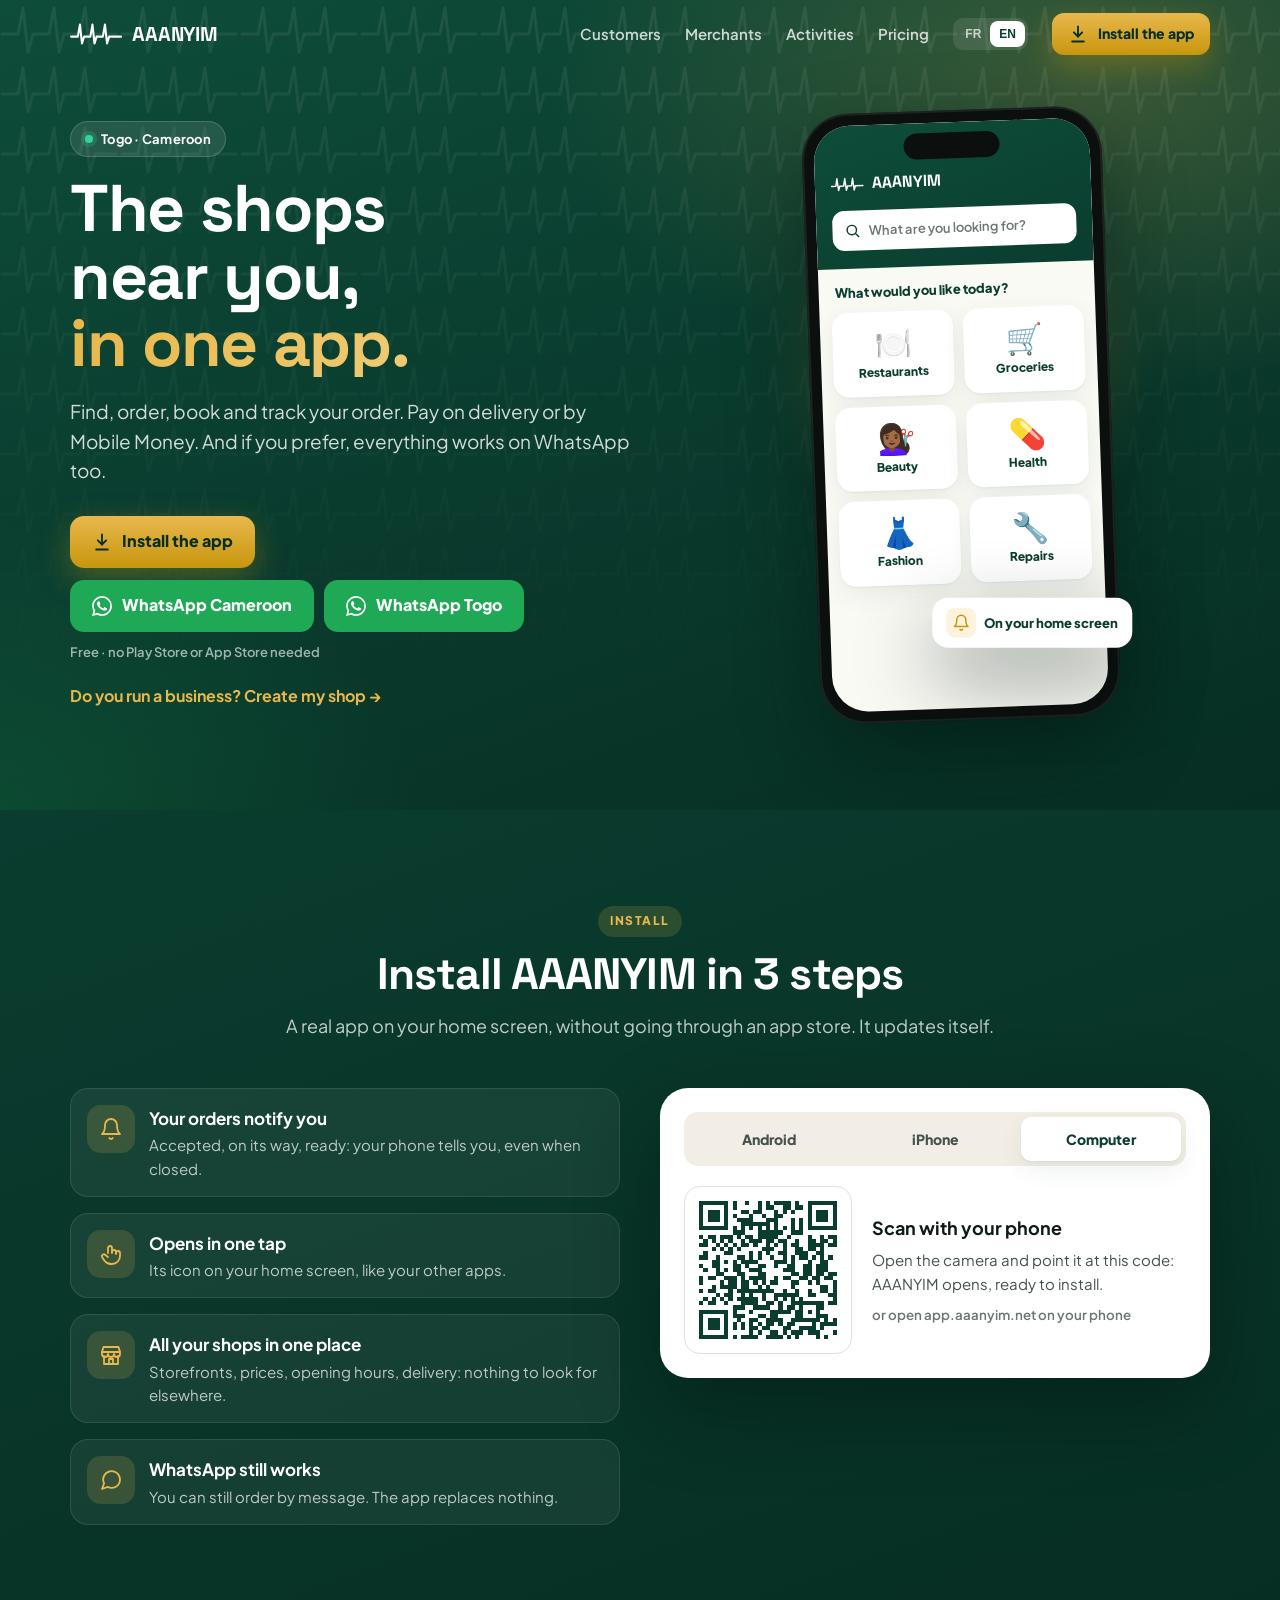
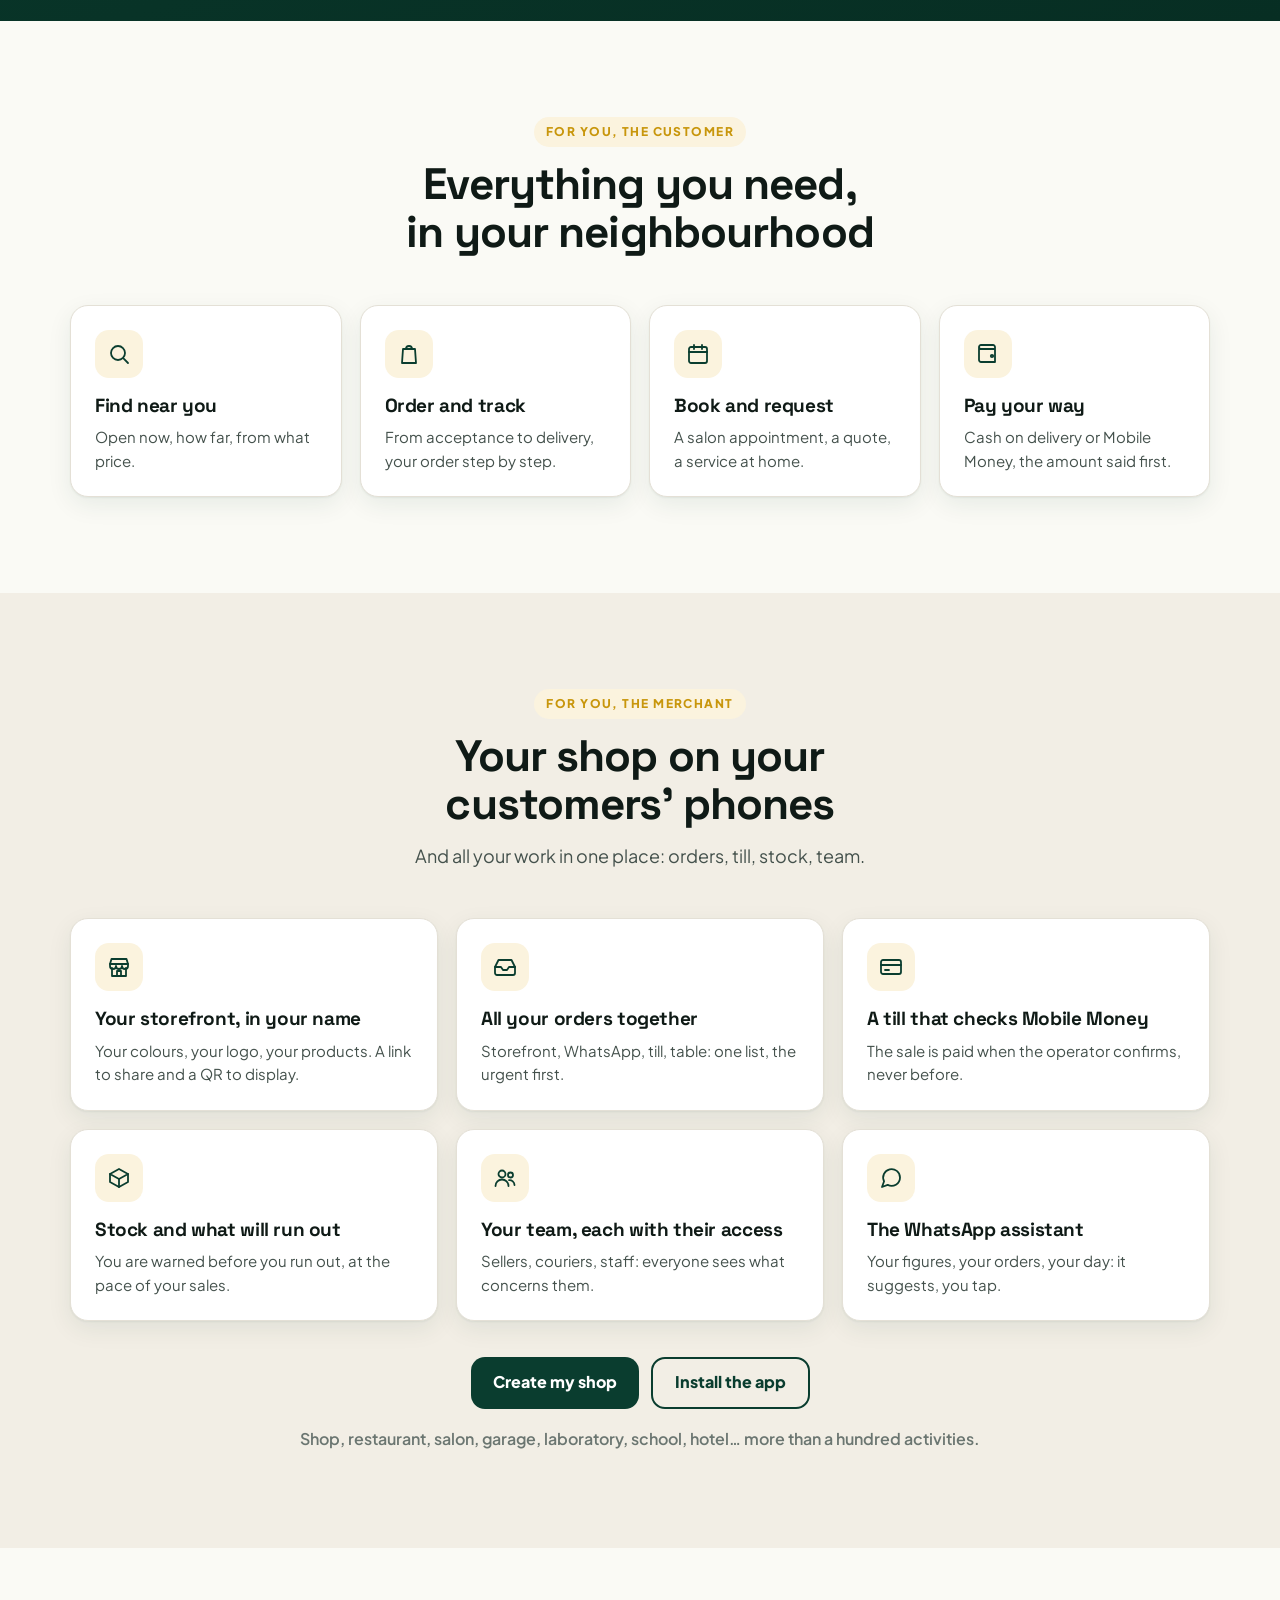
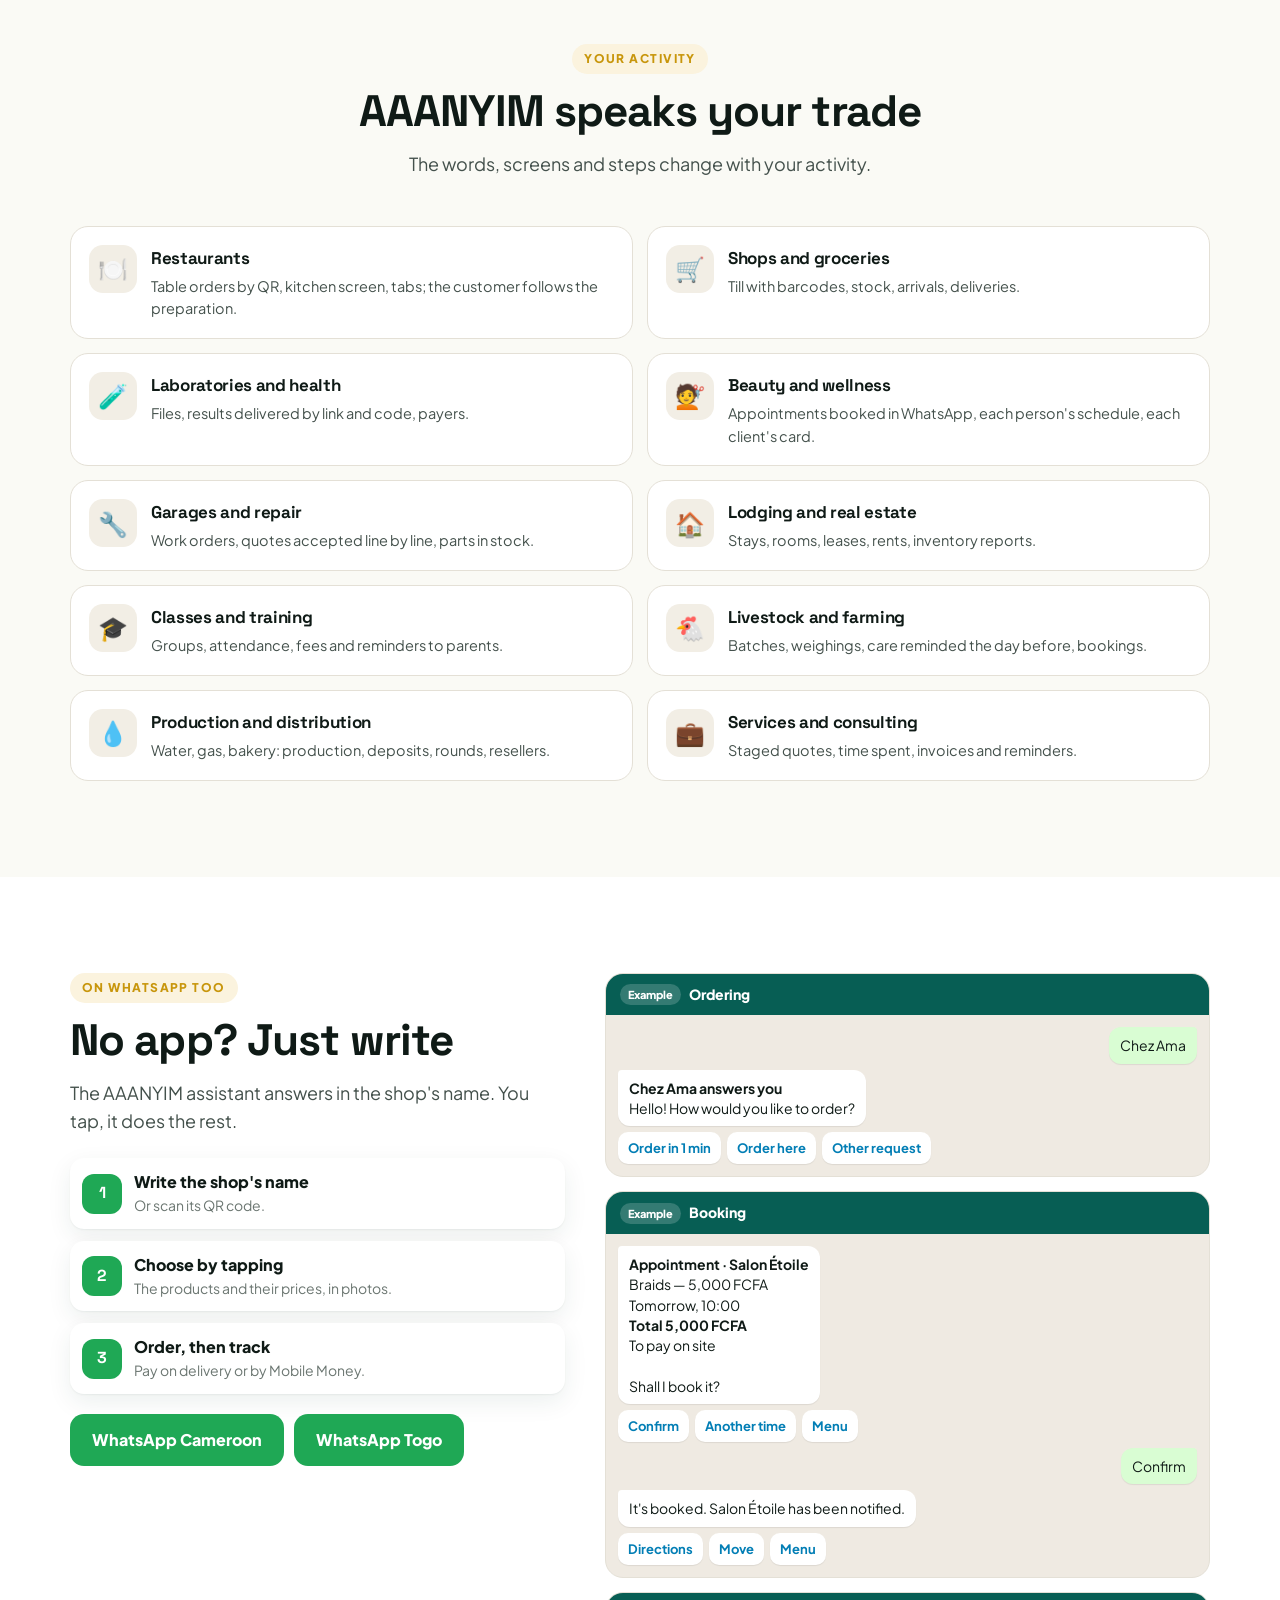
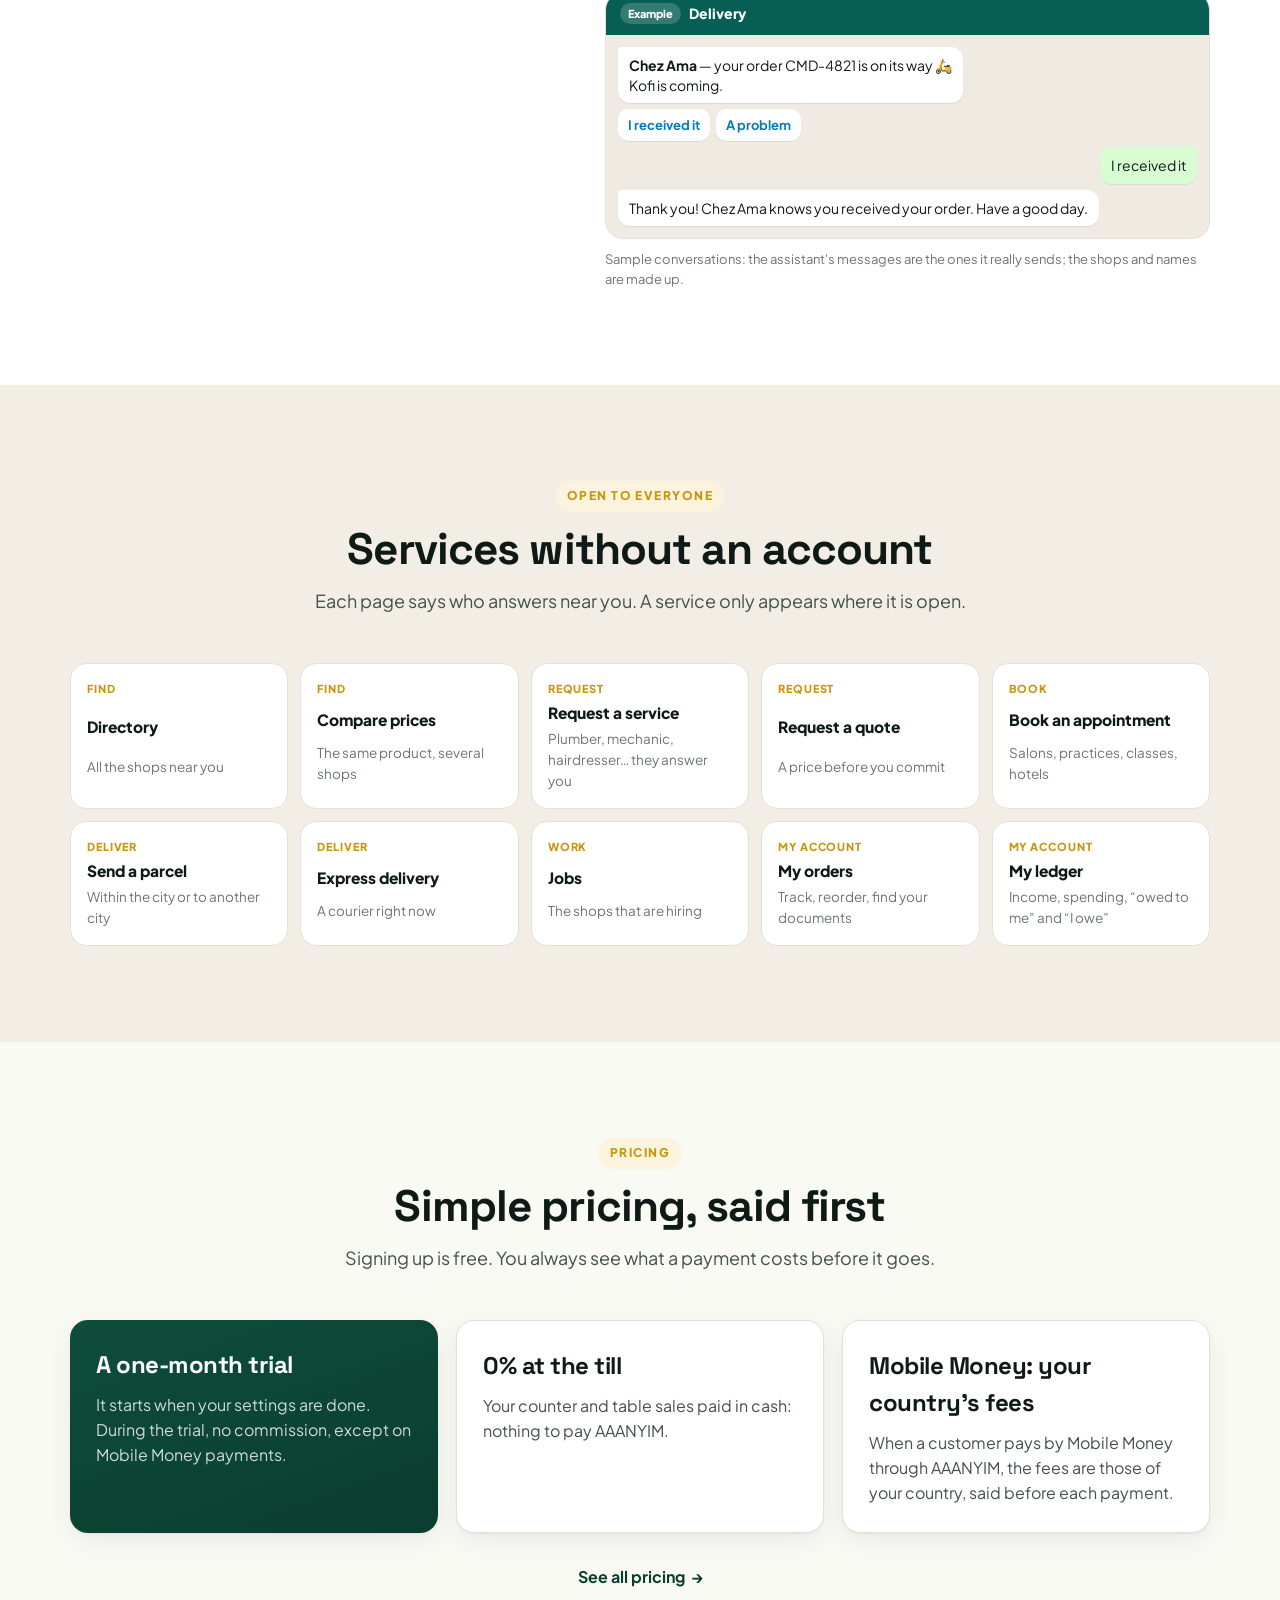
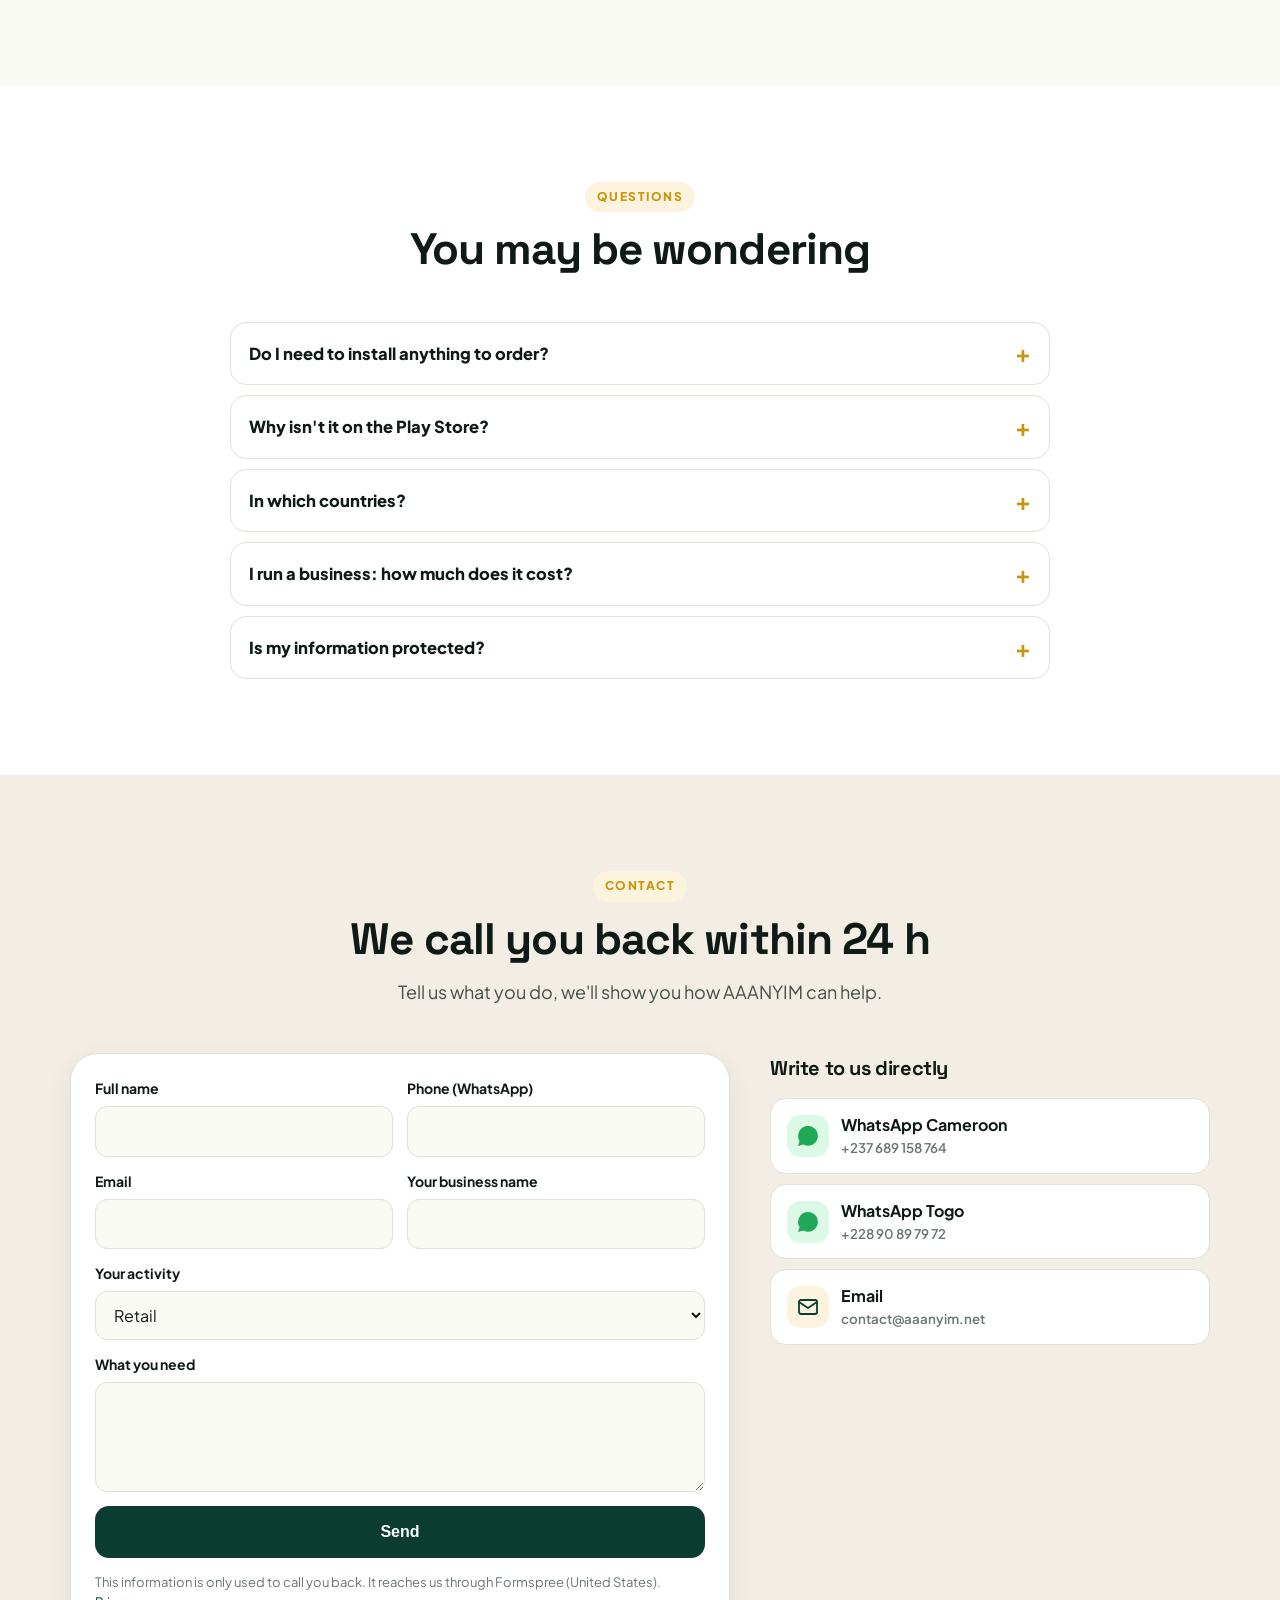
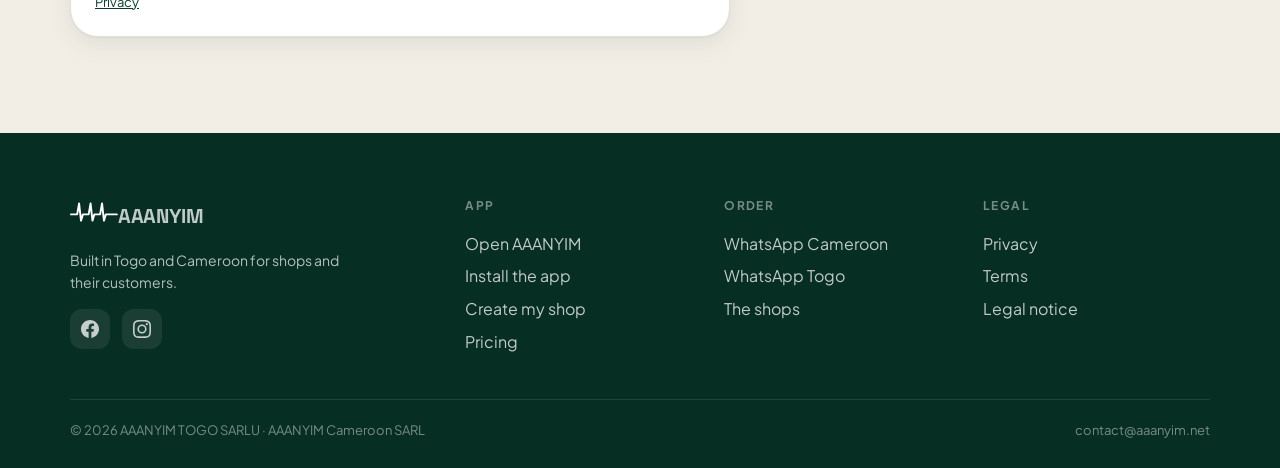
==== commit 2ad18bc3: "site : refonte, installer l'application en premier, chiffres et commerces lus au serveur, fr et en -" ====
--- a/index.html
+++ b/index.html
@@ -2,12 +2,12 @@
 <html lang="fr">
 <head>
   <meta charset="UTF-8">
-  <meta name="viewport" content="width=device-width, initial-scale=1.0">
-  <title>AAANYIM — Commandez par WhatsApp chez les commerces pres de chez vous</title>
-  <meta name="description" content="Commandez par WhatsApp chez les commerces pres de chez vous. Rien a installer pour les clients. Pour les commercants : une appli legere pour gerer boutique, stocks et livraisons.">
-  <meta name="keywords" content="commande WhatsApp, commerce Afrique, marketplace, vitrine en ligne, gestion boutique, livraison, paiement mobile">
-  <meta property="og:title" content="AAANYIM — Commandez par WhatsApp chez les commerces pres de chez vous">
-  <meta property="og:description" content="Rien a installer pour les clients : commandez par WhatsApp en quelques secondes. Pour les commercants : une appli legere et une gestion complete.">
+  <meta name="viewport" content="width=device-width, initial-scale=1, viewport-fit=cover">
+  <title>AAANYIM — Les commerces près de chez vous, dans une seule appli</title>
+  <meta name="description" content="Trouvez, commandez, réservez et suivez chez les commerces près de chez vous, au Togo et au Cameroun. Installez l'application en 3 gestes, ou commandez sur WhatsApp.">
+  <meta name="theme-color" content="#0A3D2F">
+  <meta property="og:title" content="AAANYIM — Les commerces près de chez vous, dans une seule appli">
+  <meta property="og:description" content="Trouvez, commandez, réservez et suivez. Installez l'application en 3 gestes, ou commandez sur WhatsApp. Togo · Cameroun.">
   <meta property="og:type" content="website">
   <meta property="og:url" content="https://www.aaanyim.net">
   <meta property="og:image" content="https://www.aaanyim.net/img/og-image.png">
@@ -20,251 +20,11 @@
   <link rel="icon" type="image/svg+xml" href="/img/favicon.svg?v=4">
   <link rel="icon" type="image/png" sizes="32x32" href="/img/favicon-32x32.png?v=4">
   <link rel="apple-touch-icon" href="/img/apple-touch-icon.png?v=2">
-  <link href="https://fonts.googleapis.com/css2?family=Space+Grotesk:wght@400;500;600;700&family=Plus+Jakarta+Sans:wght@400;500;600;700;800&family=DM+Sans:opsz,wght@9..40,400;9..40,500;9..40,700&display=swap" rel="stylesheet">
-<style>
-:root {
-  --forest: #0A3D2F;
-  --forest-light: #0E4D3A;
-  --forest-dark: #072E23;
-  --gold: #C8960C;
-  --gold-light: #E8B84D;
-  --terre: #B84233;
-  --obsidian: #0F0F0F;
-  --parchemin: #FAFAF5;
-  --sable: #F0EDE6;
-  --argile: #E0DDD6;
-  --pierre: #6B6B6B;
-  --succes: #059669;
-  --radius: 12px;
-  --radius-sm: 8px;
-  --radius-lg: 16px;
-  --radius-xl: 24px;
-  --max-w: 1200px;
-}
-*, *::before, *::after { box-sizing: border-box; margin: 0; padding: 0; }
-html { scroll-behavior: smooth; }
-body { font-family: 'Plus Jakarta Sans', -apple-system, BlinkMacSystemFont, sans-serif; color: var(--obsidian); background: var(--parchemin); overflow-x: hidden; -webkit-font-smoothing: antialiased; }
-a { text-decoration: none; color: inherit; }
-img { max-width: 100%; display: block; }
-.container { max-width: var(--max-w); margin: 0 auto; padding: 0 24px; }
-.section { padding: 100px 0; }
-.navbar { position: fixed; top: 0; left: 0; right: 0; z-index: 1000; background: rgba(10,61,47,0.97); backdrop-filter: blur(20px); -webkit-backdrop-filter: blur(20px); border-bottom: 1px solid rgba(255,255,255,0.08); transition: all 0.3s; }
-.nav-inner { height: 64px; display: flex; align-items: center; justify-content: space-between; max-width: var(--max-w); margin: 0 auto; padding: 0 24px; }
-.nav-logo { display: flex; align-items: center; gap: 12px; }
-.nav-logo svg { height: 28px; width: auto; }
-.nav-logo span { font-family: 'Space Grotesk', sans-serif; font-weight: 700; font-size: 20px; color: #FFFFFF; letter-spacing: -0.01em; }
-.nav-links { display: flex; gap: 28px; align-items: center; }
-.nav-links a { color: rgba(255,255,255,0.7); font-size: 14px; font-weight: 500; transition: color 0.2s; }
-.nav-links a:hover { color: #FFFFFF; }
-.nav-cta { background: var(--gold); color: var(--forest-dark) !important; padding: 9px 20px; border-radius: var(--radius-sm); font-size: 14px; font-weight: 700; transition: all 0.2s; border: none; cursor: pointer; opacity: 1 !important; }
-.nav-cta:hover { background: var(--gold-light); transform: translateY(-1px); }
-.nav-lang { display: flex; gap: 4px; background: rgba(255,255,255,0.1); border-radius: 8px; padding: 3px; }
-.nav-lang button { padding: 5px 10px; border: none; border-radius: 6px; font-size: 12px; font-weight: 600; cursor: pointer; transition: all 0.2s; background: transparent; color: rgba(255,255,255,0.5); }
-.nav-lang button.active { background: rgba(255,255,255,0.2); color: #FFFFFF; }
-.nav-burger { display: none; flex-direction: column; gap: 5px; background: none; border: none; cursor: pointer; padding: 8px; }
-.nav-burger span { display: block; width: 22px; height: 2px; background: #FFFFFF; border-radius: 2px; transition: all 0.3s; }
-.hero { min-height: 100vh; display: flex; align-items: center; padding-top: 64px; position: relative; overflow: hidden; background: var(--forest); }
-.hero::before { content: ''; position: absolute; top: -20%; right: -10%; width: 800px; height: 800px; background: radial-gradient(circle, rgba(200,150,12,0.08) 0%, transparent 70%); pointer-events: none; }
-.hero::after { content: ''; position: absolute; bottom: -30%; left: -15%; width: 600px; height: 600px; background: radial-gradient(circle, rgba(184,66,51,0.06) 0%, transparent 70%); pointer-events: none; }
-.hero .container { display: grid; grid-template-columns: 1fr 1fr; gap: 64px; align-items: center; position: relative; z-index: 1; }
-.hero-content { max-width: 560px; }
-.hero-badge { display: inline-block; background: rgba(200,150,12,0.15); color: var(--gold-light); font-size: 13px; font-weight: 600; letter-spacing: 0.5px; padding: 6px 16px; border-radius: 20px; margin-bottom: 24px; text-transform: uppercase; border: 1px solid rgba(200,150,12,0.25); }
-.hero-title { font-family: 'Space Grotesk', sans-serif; font-size: clamp(38px, 5vw, 56px); font-weight: 700; line-height: 1.08; letter-spacing: -1.5px; margin-bottom: 20px; color: #FFFFFF; }
-.hero-title .accent { color: var(--gold); }
-.hero-subtitle { font-size: 17px; line-height: 1.7; color: rgba(255,255,255,0.65); margin-bottom: 36px; }
-.hero-ctas { display: flex; gap: 12px; flex-wrap: wrap; margin-bottom: 40px; }
-.btn-primary { background: var(--gold); color: var(--forest-dark); padding: 14px 28px; border-radius: var(--radius-sm); font-size: 15px; font-weight: 700; transition: all 0.25s; border: none; cursor: pointer; display: inline-flex; align-items: center; gap: 8px; font-family: 'Plus Jakarta Sans', sans-serif; }
-.btn-primary:hover { background: var(--gold-light); transform: translateY(-1px); box-shadow: 0 6px 24px rgba(200,150,12,0.3); }
-.btn-secondary { background: transparent; color: #FFFFFF; padding: 14px 28px; border-radius: var(--radius-sm); font-size: 15px; font-weight: 600; border: 1.5px solid rgba(255,255,255,0.25); transition: all 0.25s; cursor: pointer; display: inline-flex; align-items: center; gap: 8px; font-family: 'Plus Jakarta Sans', sans-serif; }
-.btn-secondary:hover { border-color: rgba(255,255,255,0.5); background: rgba(255,255,255,0.05); }
-.hero-trust { display: flex; align-items: center; gap: 10px; font-size: 14px; color: rgba(255,255,255,0.45); }
-.hero-trust .dot { width: 8px; height: 8px; border-radius: 50%; background: var(--succes); animation: pulse 2s infinite; }
-@keyframes pulse { 0%, 100% { opacity: 1; } 50% { opacity: 0.4; } }
-.hero-visual { display: flex; justify-content: center; align-items: center; }
-.hero-ecg { opacity: 0.07; }
-.stats { border-top: 1px solid var(--argile); border-bottom: 1px solid var(--argile); padding: 48px 0; background: var(--sable); }
-.stats-grid { display: grid; grid-template-columns: repeat(4, 1fr); gap: 32px; text-align: center; }
-.stat-number { font-family: 'Space Grotesk', sans-serif; font-size: 36px; font-weight: 700; color: var(--forest); margin-bottom: 4px; }
-.stat-label { font-size: 14px; color: var(--pierre); }
-.section-badge { display: inline-block; background: rgba(10,61,47,0.08); color: var(--forest); font-size: 13px; font-weight: 600; letter-spacing: 0.5px; padding: 6px 16px; border-radius: 20px; margin-bottom: 20px; text-transform: uppercase; }
-.section-title { font-family: 'Space Grotesk', sans-serif; font-size: clamp(28px, 4vw, 42px); font-weight: 700; line-height: 1.15; letter-spacing: -0.5px; margin-bottom: 16px; color: var(--obsidian); }
-.section-subtitle { font-size: 17px; color: var(--pierre); max-width: 600px; line-height: 1.7; }
-.problem { text-align: center; background: var(--parchemin); }
-.problem-grid { display: grid; grid-template-columns: repeat(3, 1fr); gap: 20px; margin-top: 48px; }
-.problem-card { background: #FFFFFF; border: 1px solid var(--argile); border-radius: var(--radius-lg); padding: 32px 24px; text-align: left; transition: all 0.3s; }
-.problem-card:hover { border-color: var(--terre); transform: translateY(-3px); box-shadow: 0 8px 24px rgba(184,66,51,0.08); }
-.problem-card .icon { font-size: 32px; margin-bottom: 16px; display: block; }
-.problem-card h3 { font-family: 'Space Grotesk', sans-serif; font-size: 18px; font-weight: 700; margin-bottom: 8px; color: var(--obsidian); }
-.problem-card p { font-size: 14px; color: var(--pierre); line-height: 1.6; }
-.features { text-align: center; background: var(--sable); }
-.features-grid { display: grid; grid-template-columns: repeat(3, 1fr); gap: 20px; margin-top: 48px; }
-.feature-card { background: #FFFFFF; border: 1px solid var(--argile); border-radius: var(--radius-lg); padding: 32px 24px; text-align: left; transition: all 0.3s; position: relative; overflow: hidden; }
-.feature-card::before { content: ''; position: absolute; top: 0; left: 0; right: 0; height: 3px; background: linear-gradient(90deg, var(--forest), var(--gold)); opacity: 0; transition: opacity 0.3s; }
-.feature-card:hover::before { opacity: 1; }
-.feature-card:hover { border-color: var(--forest); transform: translateY(-3px); box-shadow: 0 8px 24px rgba(10,61,47,0.08); }
-.feature-card .icon { width: 48px; height: 48px; border-radius: var(--radius-sm); background: rgba(10,61,47,0.08); display: flex; align-items: center; justify-content: center; font-size: 24px; margin-bottom: 16px; }
-.feature-card h3 { font-family: 'Space Grotesk', sans-serif; font-size: 18px; font-weight: 700; margin-bottom: 8px; color: var(--obsidian); }
-.feature-card p { font-size: 14px; color: var(--pierre); line-height: 1.6; }
-.sectors { text-align: center; background: var(--parchemin); }
-.sectors-grid { display: grid; grid-template-columns: repeat(3, 1fr); gap: 20px; margin-top: 40px; }
-.sectors-grid .sector-card:last-child:nth-child(3n+1) { grid-column: 2; }
-.sector-card { background: #FFFFFF; border: 1px solid var(--argile); border-radius: var(--radius-lg); padding: 28px 20px; text-align: center; transition: all 0.3s; cursor: default; }
-.sector-card:hover { border-color: var(--gold); transform: translateY(-4px); box-shadow: 0 12px 32px rgba(200,150,12,0.1); }
-.sector-card .sector-icon { font-size: 40px; margin-bottom: 12px; display: block; transition: transform 0.3s; }
-.sector-card:hover .sector-icon { transform: scale(1.15); }
-.sector-card h3 { font-family: 'Space Grotesk', sans-serif; font-size: 16px; font-weight: 700; margin-bottom: 6px; color: var(--obsidian); }
-.sector-card p { font-size: 13px; color: var(--pierre); line-height: 1.5; }
-.sector-card.more { border-style: dashed; border-color: var(--gold); background: rgba(200,150,12,0.04); }
-.how { text-align: center; background: var(--sable); }
-.steps { display: grid; grid-template-columns: repeat(3, 1fr); gap: 40px; margin-top: 48px; position: relative; }
-.steps::before { content: ''; position: absolute; top: 36px; left: 16%; right: 16%; height: 2px; background: linear-gradient(90deg, transparent, var(--argile), var(--argile), transparent); }
-.step { text-align: center; position: relative; }
-.step-num { width: 72px; height: 72px; background: var(--forest); color: #FFFFFF; border-radius: 50%; display: flex; align-items: center; justify-content: center; font-family: 'Space Grotesk', sans-serif; font-size: 24px; font-weight: 700; margin: 0 auto 20px; position: relative; z-index: 1; box-shadow: 0 6px 20px rgba(10,61,47,0.2); }
-.step h3 { font-family: 'Space Grotesk', sans-serif; font-size: 18px; font-weight: 700; margin-bottom: 8px; color: var(--obsidian); }
-.step p { font-size: 14px; color: var(--pierre); line-height: 1.6; max-width: 280px; margin: 0 auto; }
-.pricing { text-align: center; background: var(--parchemin); }
-.pricing-grid { display: grid; grid-template-columns: repeat(3, 1fr); gap: 20px; align-items: start; }
-.pricing-card { background: #FFFFFF; border: 1px solid var(--argile); border-radius: var(--radius-lg); padding: 36px 28px; text-align: left; transition: all 0.3s; position: relative; }
-.pricing-card.popular { border-color: var(--forest); box-shadow: 0 0 0 1px var(--forest), 0 8px 32px rgba(10,61,47,0.1); transform: scale(1.03); background: var(--forest); color: #FFFFFF; }
-.pricing-badge { position: absolute; top: -12px; right: 24px; background: var(--gold); color: var(--forest-dark); font-size: 12px; font-weight: 700; padding: 4px 14px; border-radius: 12px; }
-.pricing-name { font-family: 'Space Grotesk', sans-serif; font-size: 20px; font-weight: 700; margin-bottom: 6px; }
-.pricing-desc { font-size: 14px; color: var(--pierre); margin-bottom: 20px; }
-.pricing-card.popular .pricing-desc { color: rgba(255,255,255,0.6); }
-.pricing-price { font-family: 'Space Grotesk', sans-serif; font-size: 42px; font-weight: 700; color: var(--forest); margin-bottom: 4px; }
-.pricing-card.popular .pricing-price { color: var(--gold); }
-.pricing-price .period { font-size: 15px; font-weight: 400; color: var(--pierre); }
-.pricing-card.popular .pricing-price .period { color: rgba(255,255,255,0.5); }
-.pricing-features { list-style: none; margin: 28px 0; display: flex; flex-direction: column; gap: 12px; }
-.pricing-features li { font-size: 14px; color: var(--pierre); display: flex; align-items: center; gap: 10px; }
-.pricing-features li::before { content: '\2713'; color: var(--succes); font-weight: 700; width: 20px; text-align: center; flex-shrink: 0; }
-.pricing-card.popular .pricing-features li { color: rgba(255,255,255,0.75); }
-.pricing-card.popular .pricing-features li::before { color: var(--gold); }
-.pricing-cta { width: 100%; padding: 12px; border-radius: var(--radius-sm); font-size: 14px; font-weight: 600; cursor: pointer; transition: all 0.25s; border: 1.5px solid var(--argile); background: transparent; color: var(--obsidian); font-family: 'Plus Jakarta Sans', sans-serif; }
-.pricing-card.popular .pricing-cta { background: var(--gold); border-color: var(--gold); color: var(--forest-dark); font-weight: 700; }
-.pricing-cta:hover { border-color: var(--forest); transform: translateY(-1px); }
-.pricing-card.popular .pricing-cta:hover { background: var(--gold-light); }
-.cta-section { text-align: center; padding: 100px 0; background: var(--forest); position: relative; overflow: hidden; }
-.cta-section::before { content: ''; position: absolute; inset: 0; background: radial-gradient(ellipse at 50% 0%, rgba(200,150,12,0.08), transparent 60%); pointer-events: none; }
-.cta-section .section-title { max-width: 600px; margin: 0 auto 16px; color: #FFFFFF; }
-.cta-section .section-subtitle { margin: 0 auto 36px; color: rgba(255,255,255,0.6); }
-.cta-buttons { display: flex; gap: 12px; justify-content: center; flex-wrap: wrap; position: relative; }
-.contact { background: var(--sable); }
-.contact .container { display: grid; grid-template-columns: 1fr 1fr; gap: 64px; align-items: start; }
-.contact-form { display: flex; flex-direction: column; gap: 18px; }
-.form-group { display: flex; flex-direction: column; gap: 5px; }
-.form-group label { font-size: 13px; font-weight: 600; color: var(--pierre); }
-.form-group input, .form-group select, .form-group textarea { background: #FFFFFF; border: 1.5px solid var(--argile); border-radius: var(--radius-sm); padding: 11px 14px; color: var(--obsidian); font-size: 15px; font-family: inherit; transition: border-color 0.2s; outline: none; }
-.form-group input:focus, .form-group select:focus, .form-group textarea:focus { border-color: var(--forest); box-shadow: 0 0 0 3px rgba(10,61,47,0.08); }
-.form-group textarea { resize: vertical; min-height: 100px; }
-.form-group select { cursor: pointer; }
-.form-submit { padding: 12px 28px; border-radius: var(--radius-sm); background: var(--forest); color: #FFFFFF; font-size: 15px; font-weight: 600; border: none; cursor: pointer; transition: all 0.25s; font-family: 'Plus Jakarta Sans', sans-serif; }
-.form-submit:hover { background: var(--forest-light); }
-.form-success { display: none; padding: 14px; background: rgba(5,150,105,0.08); border: 1px solid var(--succes); border-radius: var(--radius-sm); color: #065F46; font-size: 14px; text-align: center; }
-.form-success.show { display: block; }
-.contact-info { padding-top: 16px; }
-.contact-info h3 { font-family: 'Space Grotesk', sans-serif; font-size: 15px; font-weight: 700; margin-bottom: 20px; color: var(--pierre); text-transform: uppercase; letter-spacing: 1px; }
-.contact-channels { display: flex; flex-direction: column; gap: 12px; }
-.contact-channel { display: flex; align-items: center; gap: 14px; padding: 14px 18px; background: #FFFFFF; border: 1px solid var(--argile); border-radius: var(--radius-sm); transition: all 0.2s; }
-.contact-channel:hover { border-color: var(--forest); }
-.contact-channel .ch-icon { font-size: 22px; }
-.contact-channel .ch-label { font-size: 12px; color: var(--pierre); }
-.contact-channel .ch-value { font-size: 14px; font-weight: 600; color: var(--obsidian); }
-.footer { border-top: 1px solid var(--argile); padding: 48px 0 28px; background: var(--forest); color: rgba(255,255,255,0.7); }
-.footer-grid { display: grid; grid-template-columns: 2fr 1fr 1fr 1fr; gap: 40px; margin-bottom: 40px; }
-.footer-brand { max-width: 280px; }
-.footer-logo { display: flex; align-items: center; gap: 10px; margin-bottom: 12px; }
-.footer-logo svg { height: 22px; width: auto; }
-.footer-logo span { font-family: 'Space Grotesk', sans-serif; font-size: 18px; font-weight: 700; color: #FFFFFF; letter-spacing: -0.01em; }
-.footer-desc { font-size: 13px; color: rgba(255,255,255,0.5); line-height: 1.6; }
-.footer-socials { display: flex; gap: 14px; margin-top: 14px; }
-.footer-socials a { color: rgba(255,255,255,0.4); transition: color 0.2s; display: flex; align-items: center; }
-.footer-socials a:hover { color: var(--gold); }
-.footer-col h4 { font-size: 12px; font-weight: 700; color: rgba(255,255,255,0.4); text-transform: uppercase; letter-spacing: 1px; margin-bottom: 16px; }
-.footer-col a { display: block; font-size: 14px; color: rgba(255,255,255,0.6); padding: 3px 0; transition: color 0.2s; }
-.footer-col a:hover { color: var(--gold); }
-.footer-bottom { display: flex; justify-content: center; align-items: center; border-top: 1px solid rgba(255,255,255,0.1); padding-top: 20px; font-size: 12px; color: rgba(255,255,255,0.35); }
-/* Hero phone slide-in animations */
-@keyframes phone-left { 0% { opacity:0; transform:rotateY(6deg) rotateX(2deg) translateX(-60px) translateY(40px) scale(0.92); } 100% { opacity:1; transform:rotateY(6deg) rotateX(2deg) translateX(0) translateY(0) scale(1); } }
-@keyframes phone-right { 0% { opacity:0; transform:rotateY(-6deg) rotateX(2deg) translateX(60px) translateY(40px) scale(0.92); } 100% { opacity:1; transform:rotateY(-6deg) rotateX(2deg) translateX(0) translateY(0) scale(1); } }
-@keyframes hero-text-in { 0% { opacity:0; transform:translateY(24px); } 100% { opacity:1; transform:translateY(0); } }
-@keyframes float-gentle { 0%,100% { transform:rotateY(6deg) rotateX(2deg) translateY(0); } 50% { transform:rotateY(6deg) rotateX(2deg) translateY(-8px); } }
-@keyframes float-gentle-r { 0%,100% { transform:rotateY(-6deg) rotateX(2deg) translateY(0); } 50% { transform:rotateY(-6deg) rotateX(2deg) translateY(-8px); } }
-.hero-phone-l { opacity:0; animation:phone-left 0.9s cubic-bezier(0.16,1,0.3,1) 0.3s forwards; }
-.hero-phone-r { opacity:0; animation:phone-right 0.9s cubic-bezier(0.16,1,0.3,1) 0.55s forwards; }
-.hero-phone-l.loaded { animation:phone-left 0.9s cubic-bezier(0.16,1,0.3,1) 0.3s forwards, float-gentle 4s ease-in-out 1.5s infinite; }
-.hero-phone-r.loaded { animation:phone-right 0.9s cubic-bezier(0.16,1,0.3,1) 0.55s forwards, float-gentle-r 4s ease-in-out 2s infinite; }
-.hero-badge-anim { opacity:0; animation:hero-text-in 0.6s cubic-bezier(0.16,1,0.3,1) 0.1s forwards; }
-.hero-title-anim { opacity:0; animation:hero-text-in 0.7s cubic-bezier(0.16,1,0.3,1) 0.2s forwards; }
-.hero-sub-anim { opacity:0; animation:hero-text-in 0.7s cubic-bezier(0.16,1,0.3,1) 0.35s forwards; }
-.hero-ctas-anim { opacity:0; animation:hero-text-in 0.7s cubic-bezier(0.16,1,0.3,1) 0.5s forwards; }
-.hero-trust-anim { opacity:0; animation:hero-text-in 0.6s cubic-bezier(0.16,1,0.3,1) 0.65s forwards; }
-@media (prefers-reduced-motion: reduce) { .hero-phone-l,.hero-phone-r,.hero-badge-anim,.hero-title-anim,.hero-sub-anim,.hero-ctas-anim,.hero-trust-anim { opacity:1 !important; animation:none !important; } }
-.js-ready .fade-up { opacity: 0; transform: translateY(30px); transition: all 0.6s cubic-bezier(0.16, 1, 0.3, 1); }
-.js-ready .fade-up.visible { opacity: 1; transform: translateY(0); }
-@media (prefers-reduced-motion: reduce) { .js-ready .fade-up { opacity: 1; transform: none; transition: none; } }
-.fade-up:nth-child(2) { transition-delay: 0.06s; }
-.fade-up:nth-child(3) { transition-delay: 0.12s; }
-.fade-up:nth-child(4) { transition-delay: 0.18s; }
-.fade-up:nth-child(5) { transition-delay: 0.24s; }
-.fade-up:nth-child(6) { transition-delay: 0.30s; }
-.legal-overlay { display:none; position:fixed; inset:0; z-index:9999; background:rgba(250,250,245,0.98); overflow-y:auto; padding:40px 24px; }
-.legal-overlay .legal-inner { max-width:800px; margin:0 auto; }
-.legal-overlay .legal-back { background:none; border:none; color:var(--forest); font-size:15px; cursor:pointer; margin-bottom:24px; font-weight:600; font-family:'Plus Jakarta Sans',sans-serif; }
-.legal-overlay .legal-back:hover { text-decoration: underline; }
-.legal-overlay h1 { font-family:'Space Grotesk',sans-serif; font-size:2rem; font-weight:700; margin-bottom:8px; }
-.legal-overlay .legal-date { color:var(--pierre); font-size:14px; margin-bottom:36px; }
-.legal-overlay h2 { font-family:'Space Grotesk',sans-serif; font-size:1.2rem; font-weight:700; color:var(--forest); margin:32px 0 12px; }
-.legal-overlay p, .legal-overlay li { color:var(--pierre); line-height:1.8; font-size:15px; margin-bottom:10px; }
-.legal-overlay ul { padding-left:24px; margin-bottom:14px; }
-.legal-overlay strong { color:var(--obsidian); }
-@media (max-width: 968px) {
-  .hero .container { grid-template-columns: 1fr; gap: 40px; text-align: center; }
-  .hero-content { max-width: 100%; }
-  .hero-ctas { justify-content: center; }
-  .hero-trust { justify-content: center; }
-  .hero-visual { order: -1; }
-  .problem-grid, .features-grid, .pricing-grid, .steps, .sectors-grid { grid-template-columns: 1fr; max-width: 440px; margin-left: auto; margin-right: auto; }
-  .pricing-card.popular { transform: none; }
-  .steps::before { display: none; }
-  .stats-grid { grid-template-columns: repeat(2, 1fr); gap: 20px; }
-  .contact .container { grid-template-columns: 1fr; gap: 40px; }
-  .footer-grid { grid-template-columns: 1fr 1fr; gap: 28px; }
-}
-@media (max-width: 768px) {
-  .nav-links { display: none; }
-  .nav-burger { display: flex; }
-  .nav-links.open { display: flex; flex-direction: column; position: absolute; top: 64px; left: 0; right: 0; background: rgba(10,61,47,0.98); padding: 20px; gap: 18px; border-bottom: 1px solid rgba(255,255,255,0.1); }
-  .section { padding: 72px 0; }
-  .footer-grid { grid-template-columns: 1fr; }
-  .footer-bottom { flex-direction: column; gap: 10px; text-align: center; }
-  .pricing-single { padding: 36px 24px; }
-  .pricing-zero { font-size: 48px; }
-  .hero-visual img { width: 150px !important; }
-  .hero-visual { gap: 12px !important; }
-  .footer > .container > div:first-child { grid-template-columns: 1fr !important; gap: 28px !important; }
-}
-/* Exemples de conversations avec l'assistant (section "Chaque personne a son interface") */
-.chat-grid { display: grid; grid-template-columns: repeat(auto-fit, minmax(280px, 1fr)); gap: 24px; text-align: left; align-items: start; }
-.chat-card { background: #0B141A; border-radius: 20px; overflow: hidden; box-shadow: 0 12px 40px rgba(0,0,0,0.4); border: 1px solid rgba(255,255,255,0.08); }
-.chat-head { background: #1F2C34; padding: 14px 16px 12px; position: relative; }
-.chat-title { color: #fff; font-weight: 700; font-size: 15px; margin: 0; padding-right: 70px; }
-.chat-desc { color: rgba(255,255,255,0.65); font-size: 13px; margin: 4px 0 0; line-height: 1.4; }
-.chat-tag { position: absolute; top: 12px; right: 12px; font-size: 11px; font-weight: 700; color: #0B141A; background: #E9C46A; border-radius: 999px; padding: 2px 8px; }
-.chat-body { padding: 14px 12px 16px; display: flex; flex-direction: column; gap: 6px; }
-.chat-bubble { max-width: 88%; padding: 8px 10px; border-radius: 10px; font-size: 13.5px; line-height: 1.45; color: #E9EDEF; word-wrap: break-word; }
-.chat-bot { background: #1F2C34; align-self: flex-start; border-top-left-radius: 2px; }
-.chat-me { background: #005C4B; align-self: flex-end; border-top-right-radius: 2px; }
-.chat-btns { display: flex; flex-direction: column; gap: 4px; max-width: 88%; align-self: flex-start; width: 88%; }
-.chat-btn { background: #1F2C34; color: #53BDEB; text-align: center; font-size: 13.5px; font-weight: 600; padding: 8px 10px; border-radius: 10px; }
-.form-notice { font-size: 12.5px; line-height: 1.5; color: var(--text-muted); margin: 10px 0 0; }
-.form-notice a { color: var(--teal-400); }
-.svc-grid { display: grid; grid-template-columns: repeat(auto-fill, minmax(230px, 1fr)); gap: 14px; text-align: left; }
-.svc-card { display: flex; flex-direction: column; gap: 4px; background: #fff; border: 1px solid rgba(0,0,0,0.08); border-radius: 16px; padding: 16px; text-decoration: none; min-height: 104px; }
-.svc-card:hover { border-color: var(--gold, #C8960C); }
-.svc-group { font-size: 11px; font-weight: 700; letter-spacing: 0.06em; text-transform: uppercase; color: #8A6A0A; }
-.svc-name { font-size: 16px; font-weight: 700; color: #10231C; }
-.svc-desc { font-size: 13.5px; line-height: 1.45; color: #4B5563; }
-</style>
+  <link rel="preconnect" href="https://api.aaanyim.net" crossorigin>
+  <link rel="preconnect" href="https://fonts.googleapis.com">
+  <link rel="preconnect" href="https://fonts.gstatic.com" crossorigin>
+  <link href="https://fonts.googleapis.com/css2?family=Space+Grotesk:wght@500;600;700&family=Plus+Jakarta+Sans:wght@400;500;600;700;800&display=swap" rel="stylesheet">
+  <link rel="stylesheet" href="/css/site.css?v=5">
 <script type="application/ld+json">
 {
   "@context": "https://schema.org",
@@ -273,7 +33,7 @@
   "legalName": "AAANYIM TOGO SARLU",
   "url": "https://www.aaanyim.net",
   "logo": "https://www.aaanyim.net/img/og-image.png",
-  "description": "Commandez par WhatsApp chez les commerces pr\u00e8s de chez vous. Pour les commer\u00e7ants : vitrine gratuite et gestion compl\u00e8te.",
+  "description": "Les commerces pr\u00e8s de chez vous dans une seule application : trouver, commander, r\u00e9server, suivre. Aussi sur WhatsApp. Togo et Cameroun.",
   "email": "contact@aaanyim.net",
   "contactPoint": [
     { "@type": "ContactPoint", "telephone": "+237689158764", "contactType": "customer service", "areaServed": "CM", "availableLanguage": ["fr", "en"] },
@@ -308,301 +68,321 @@
 </head>
 <body>
 
-<nav class="navbar">
-  <div class="nav-inner">
-    <a href="#" class="nav-logo">
-      <svg viewBox="0 0 200 92" fill="none" xmlns="http://www.w3.org/2000/svg"><path d="M4 56 L30 56 L38 10 L46 82 L54 56 L78 56 L86 10 L94 82 L102 56 L126 56 L134 10 L142 82 L150 56 L196 56" stroke="#FFFFFF" stroke-width="7" stroke-linecap="round" stroke-linejoin="round"/></svg>
+<header class="topbar">
+  <div class="wrap topbar-inner">
+    <a href="#top" class="logo" aria-label="AAANYIM">
+      <svg viewBox="0 0 200 92" fill="none" aria-hidden="true"><path d="M4 56 L30 56 L38 10 L46 82 L54 56 L78 56 L86 10 L94 82 L102 56 L126 56 L134 10 L142 82 L150 56 L196 56" stroke="#FFFFFF" stroke-width="8" stroke-linecap="round" stroke-linejoin="round"/></svg>
       <span>AAANYIM</span>
     </a>
-    <div class="nav-links">
-      <a href="#features" data-i18n="nav.features">Fonctionnalit&eacute;s</a>
-      <a href="#sectors" data-i18n="nav.sectors">Secteurs</a>
-      <a href="#how" data-i18n="nav.how">Comment &ccedil;a marche</a>
-      <a href="#pricing" data-i18n="nav.pricing">Tarifs</a>
-      <a href="#contact" data-i18n="nav.contact">Contact</a>
-      <div class="nav-lang">
-        <button data-lang="en">EN</button>
-        <button data-lang="fr" class="active">FR</button>
-      </div>
-      <a href="https://wa.me/237689158764" target="_blank" class="nav-cta" data-wa="CM" data-i18n="nav.cta">Commander</a>
-    </div>
-    <button class="nav-burger" aria-label="Menu"><span></span><span></span><span></span></button>
+    <nav class="menu" id="menu" aria-label="Menu">
+      <a class="nav-link" href="#clients" data-t="nav.clients">Clients</a>
+      <a class="nav-link" href="#commercants" data-t="nav.merchants">Commerçants</a>
+      <a class="nav-link" href="#activites" data-t="nav.activities">Activités</a>
+      <a class="nav-link" href="#tarifs" data-t="nav.pricing">Tarifs</a>
+      <div class="lang-switch" role="group" aria-label="Langue / Language">
+        <button type="button" data-lang="fr" aria-pressed="true">FR</button>
+        <button type="button" data-lang="en" aria-pressed="false">EN</button>
+      </div>
+      <a class="btn btn-gold" data-install href="#installer">
+        <svg viewBox="0 0 24 24" fill="none" stroke="currentColor" stroke-width="2.2" stroke-linecap="round" stroke-linejoin="round" aria-hidden="true"><path d="M12 3v12"/><path d="m7 10 5 5 5-5"/><path d="M5 21h14"/></svg>
+        <span data-t="nav.install">Installer l'app</span>
+      </a>
+    </nav>
+    <button type="button" class="burger" aria-controls="menu" aria-expanded="false" data-t-aria="nav.menu" aria-label="Menu">
+      <svg viewBox="0 0 24 24" fill="none" stroke="currentColor" stroke-width="2.2" stroke-linecap="round" aria-hidden="true"><path d="M4 7h16M4 12h16M4 17h16"/></svg>
+    </button>
   </div>
-</nav>
-
-<section class="hero">
-  <div class="container">
-    <div class="hero-content">
-      <span class="hero-badge hero-badge-anim" data-i18n="hero.badge">Marketplace WhatsApp</span>
-      <h1 class="hero-title hero-title-anim">
-        <span data-i18n="hero.title_1">Commandez par WhatsApp</span><br>
-        <span class="accent" data-i18n="hero.title_2">chez les commerces pr&egrave;s de chez vous.</span>
-      </h1>
-      <p class="hero-subtitle hero-sub-anim" data-i18n="hero.subtitle">Rien &agrave; installer pour vos clients : tout se passe sur WhatsApp. Envoyez un message, recevez le catalogue en photos, commandez et payez &agrave; la livraison. Pour les commer&ccedil;ants : une application l&eacute;g&egrave;re et une gestion compl&egrave;te.</p>
-      <div class="hero-ctas hero-ctas-anim">
-        <a href="https://wa.me/237689158764" target="_blank" class="btn-primary" data-wa="CM" data-i18n="hero.cta_cm">🇨🇲 Commander au Cameroun</a>
-        <a href="https://wa.me/22890897972" target="_blank" class="btn-primary" data-wa="TG" data-i18n="hero.cta_tg">🇹🇬 Commander au Togo</a>
-        <a href="#commercants" class="btn-secondary" data-i18n="hero.cta_secondary">Je suis commer&ccedil;ant</a>
-      </div>
-      <div class="hero-trust hero-trust-anim">
-        <span class="dot"></span>
-        <span data-i18n="hero.trust">Actif au Togo et au Cameroun</span>
-      </div>
-    </div>
-    <div class="hero-visual" style="perspective:900px;display:flex;justify-content:center;align-items:center;gap:20px">
-      <div class="hero-phone-l" style="flex-shrink:0">
-        <img src="/img/capture-bot-whatsapp.webp" alt="Commander sur WhatsApp depuis un telephone : le bot AAANYIM affiche le catalogue avec photos et prix" loading="eager" style="width:220px;border-radius:24px;box-shadow:0 20px 60px rgba(0,0,0,0.5),0 0 0 1px rgba(255,255,255,0.08);display:block">
-      </div>
-      <div class="hero-phone-r" style="flex-shrink:0;margin-top:40px">
-        <img src="/img/capture-marketplace.webp" alt="Marketplace AAANYIM sur mobile : trouvez les commerces pres de vous a Douala et Lome" loading="eager" style="width:220px;border-radius:24px;box-shadow:0 20px 60px rgba(0,0,0,0.5),0 0 0 1px rgba(255,255,255,0.08);display:block">
-      </div>
+</header>
+
+<main id="top">
+  <!-- Haut de page : installer d'abord, WhatsApp a cote -->
+  <section class="hero">
+    <div class="wrap hero-grid">
+      <div>
+        <span class="pill"><span class="dot" aria-hidden="true"></span><span data-t="hero.badge">Togo · Cameroun</span></span>
+        <h1><span data-t="hero.title1">Les commerces près de chez vous,</span> <span class="accent" data-t="hero.title2">dans une seule appli.</span></h1>
+        <p class="hero-sub" data-t="hero.sub">Trouvez, commandez, réservez et suivez votre commande. Payez à la livraison ou par Mobile Money. Et si vous préférez, tout marche aussi sur WhatsApp.</p>
+        <div class="hero-actions">
+          <a class="btn btn-gold" data-install href="#installer">
+            <svg viewBox="0 0 24 24" fill="none" stroke="currentColor" stroke-width="2.2" stroke-linecap="round" stroke-linejoin="round" aria-hidden="true"><path d="M12 3v12"/><path d="m7 10 5 5 5-5"/><path d="M5 21h14"/></svg>
+            <span data-t="hero.install">Installer l'application</span>
+          </a>
+          <div class="hero-wa" id="hero-wa"></div>
+        </div>
+        <p class="hero-note" data-t="hero.installNote">Gratuit · sans Play Store ni App Store</p>
+        <div><a class="hero-merchant" href="#commercants" data-t="hero.merchant">Vous êtes commerçant ? Créer mon commerce</a></div>
+        <p class="live" id="live-line" hidden><span class="dot" aria-hidden="true"></span><span class="live-text"></span></p>
+      </div>
+
+      <div class="phone-stage" aria-hidden="true">
+        <div class="phone">
+          <div class="phone-screen">
+            <span class="phone-notch"></span>
+            <div id="phone-app">
+              <div class="papp-head">
+                <div class="papp-brand">
+                  <svg viewBox="0 0 200 92" fill="none"><path d="M4 56 L30 56 L38 10 L46 82 L54 56 L78 56 L86 10 L94 82 L102 56 L126 56 L134 10 L142 82 L150 56 L196 56" stroke="#FFFFFF" stroke-width="9" stroke-linecap="round" stroke-linejoin="round"/></svg>
+                  AAANYIM
+                </div>
+                <div class="papp-search">
+                  <svg viewBox="0 0 24 24" fill="none" stroke="currentColor" stroke-width="2.2" stroke-linecap="round"><circle cx="11" cy="11" r="7"/><path d="m21 21-4.3-4.3"/></svg>
+                  <span data-t="phone.search">Que cherchez-vous ?</span>
+                </div>
+              </div>
+              <div class="papp-body">
+                <span class="papp-title" id="phone-title">Que voulez-vous aujourd'hui ?</span>
+                <div id="phone-shops" class="papp-rayons"></div>
+              </div>
+            </div>
+          </div>
+          <div class="phone-badge">
+            <span class="ico"><svg viewBox="0 0 24 24" fill="none" stroke="currentColor" stroke-width="2" stroke-linecap="round" stroke-linejoin="round"><path d="M6 8a6 6 0 0 1 12 0c0 7 3 9 3 9H3s3-2 3-9"/><path d="M10.3 21a1.94 1.94 0 0 0 3.4 0"/></svg></span>
+            <span data-t="phone.installed">Sur votre écran d'accueil</span>
+          </div>
+        </div>
+      </div>
+    </div>
+  </section>
+
+  <!-- Installer -->
+  <section class="section dark" id="installer">
+    <div class="wrap">
+      <div class="head">
+        <span class="eyebrow" data-t="install.badge">Installer</span>
+        <h2 data-t="install.title">Installez AAANYIM en 3 gestes</h2>
+        <p data-t="install.sub">Une vraie application sur votre écran d'accueil, sans passer par un magasin d'applications. Elle se met à jour toute seule.</p>
+      </div>
+      <div class="install-grid">
+        <ul class="benefits" id="install-benefits"></ul>
+        <div class="how">
+          <div class="tabs" role="tablist">
+            <button type="button" role="tab" data-tab="android" aria-selected="true" aria-controls="panel-android" data-t="install.tabs.android">Android</button>
+            <button type="button" role="tab" data-tab="iphone" aria-selected="false" aria-controls="panel-iphone" data-t="install.tabs.iphone">iPhone</button>
+            <button type="button" role="tab" data-tab="desktop" aria-selected="false" aria-controls="panel-desktop" data-t="install.tabs.desktop">Ordinateur</button>
+          </div>
+          <div class="panel" id="panel-android" role="tabpanel" data-panel="android">
+            <ol class="steps" id="steps-android"></ol>
+            <p class="panel-help" data-t="install.androidHelp"></p>
+            <a class="btn btn-dark" data-install="go" href="https://app.aaanyim.net/marketplace?installer=1" data-t="install.go">Ouvrir AAANYIM pour l'installer</a>
+          </div>
+          <div class="panel" id="panel-iphone" role="tabpanel" data-panel="iphone" hidden>
+            <ol class="steps" id="steps-iphone"></ol>
+            <p class="panel-help" data-t="install.iphoneHelp"></p>
+            <a class="btn btn-dark" data-install="go" href="https://app.aaanyim.net/marketplace?installer=1" data-t="install.go">Ouvrir AAANYIM pour l'installer</a>
+          </div>
+          <div class="panel" id="panel-desktop" role="tabpanel" data-panel="desktop" hidden>
+            <div class="qr">
+              <img src="/img/qr-installer.svg" alt="QR code : app.aaanyim.net" width="168" height="168">
+              <div>
+                <strong data-t="install.desktopTitle">Scannez avec votre téléphone</strong>
+                <p data-t="install.desktopText">Ouvrez l'appareil photo, visez ce code : AAANYIM s'ouvre, prêt à installer.</p>
+                <small data-t="install.desktopOr">ou ouvrez app.aaanyim.net sur votre téléphone</small>
+              </div>
+            </div>
+          </div>
+          <p class="standalone-note" data-t="install.already">Déjà installée sur ce téléphone ? Ouvrez-la depuis son icône.</p>
+        </div>
+      </div>
+    </div>
+  </section>
+
+  <!-- Clients -->
+  <section class="section" id="clients">
+    <div class="wrap">
+      <div class="head">
+        <span class="eyebrow" data-t="clients.badge">Pour vous, client</span>
+        <h2 data-t="clients.title">Tout ce qu'il vous faut, dans votre quartier</h2>
+      </div>
+      <div class="grid grid-4" id="clients-grid"></div>
+    </div>
+  </section>
+
+  <!-- Vrais commerces (serveur) : cache s'il n'y en a pas assez -->
+  <section class="section white" id="pres-de-vous" hidden>
+    <div class="wrap">
+      <div class="head">
+        <span class="eyebrow" data-t="shops.badge">Déjà sur AAANYIM</span>
+        <h2 data-t="shops.title">Ils vous attendent déjà</h2>
+        <p data-t="shops.sub">Touchez un commerce pour ouvrir sa vitrine.</p>
+      </div>
+      <div class="shops" id="shops-grid"></div>
+      <div class="center"><a class="btn btn-ghost" href="https://app.aaanyim.net/marketplace" data-t="shops.all">Voir tous les commerces</a></div>
+    </div>
+  </section>
+
+  <!-- Commercants -->
+  <section class="section sand" id="commercants">
+    <div class="wrap">
+      <div class="head">
+        <span class="eyebrow" data-t="merchants.badge">Pour vous, commerçant</span>
+        <h2 data-t="merchants.title">Votre commerce sur le téléphone de vos clients</h2>
+        <p data-t="merchants.sub">Et tout votre travail au même endroit : commandes, caisse, stock, équipe.</p>
+      </div>
+      <div class="grid grid-3" id="merchants-grid"></div>
+      <div class="merchant-cta">
+        <a class="btn btn-dark" href="https://app.aaanyim.net/register" data-t="merchants.create">Créer mon commerce</a>
+        <a class="btn btn-ghost" data-install href="#installer" data-t="nav.install">Installer l'app</a>
+      </div>
+      <p class="merchant-note" data-t="merchants.activities">Boutique, restaurant, salon, garage, laboratoire, école, hôtel… plus de cent activités.</p>
+    </div>
+  </section>
+
+  <!-- Activites -->
+  <section class="section" id="activites">
+    <div class="wrap">
+      <div class="head">
+        <span class="eyebrow" data-t="activities.badge">Votre activité</span>
+        <h2 data-t="activities.title">AAANYIM parle votre métier</h2>
+        <p data-t="activities.sub">Les mots, les écrans et les gestes changent avec votre activité.</p>
+      </div>
+      <div class="activities" id="activities-grid"></div>
+    </div>
+  </section>
+
+  <!-- WhatsApp -->
+  <section class="section white" id="whatsapp">
+    <div class="wrap wa-grid">
+      <div>
+        <div class="head" style="text-align:left;margin:0 0 24px">
+          <span class="eyebrow" data-t="whatsapp.badge">Sur WhatsApp aussi</span>
+          <h2 data-t="whatsapp.title">Pas d'application ? Écrivez simplement</h2>
+          <p data-t="whatsapp.sub">L'assistant AAANYIM répond au nom du commerce. Vous touchez, il fait le reste.</p>
+        </div>
+        <ol class="steps" id="wa-steps"></ol>
+        <div class="wa-actions">
+          <a class="btn btn-wa" data-wa="CM" href="https://wa.me/237689158764" target="_blank" rel="noopener" data-t="hero.waCM">WhatsApp Cameroun</a>
+          <a class="btn btn-wa" data-wa="TG" href="https://wa.me/22890897972" target="_blank" rel="noopener" data-t="hero.waTG">WhatsApp Togo</a>
+        </div>
+      </div>
+      <div>
+        <div class="chats" id="chats"></div>
+        <p class="chat-note" data-t="whatsapp.note"></p>
+      </div>
+    </div>
+  </section>
+
+  <!-- Services ouverts a tous -->
+  <section class="section sand" id="services">
+    <div class="wrap">
+      <div class="head">
+        <span class="eyebrow" data-t="services.badge">Ouvert à tous</span>
+        <h2 data-t="services.title">Des services sans compte</h2>
+        <p data-t="services.sub">Chaque page dit qui répond près de vous. Un service n'apparaît que là où il est ouvert.</p>
+      </div>
+      <div class="services" id="services-grid"></div>
+    </div>
+  </section>
+
+  <!-- Tarifs : le nombre de jours vient du serveur -->
+  <section class="section" id="tarifs">
+    <div class="wrap">
+      <div class="head">
+        <span class="eyebrow" data-t="pricing.badge">Tarifs</span>
+        <h2 data-t="pricing.title">Des tarifs simples, dits avant</h2>
+        <p data-t="pricing.sub">L'inscription est gratuite. Vous voyez toujours ce que coûte un paiement avant qu'il parte.</p>
+      </div>
+      <div class="prices">
+        <article class="price featured reveal"><h3 id="trial-title" data-t="pricing.trialTitleNoNumber">Un mois d'essai</h3><p data-t="pricing.trialText"></p></article>
+        <article class="price reveal"><h3 data-t="pricing.counterTitle">0 % sur la caisse</h3><p data-t="pricing.counterText"></p></article>
+        <article class="price reveal"><h3 data-t="pricing.momoTitle">Mobile Money : les frais du pays</h3><p data-t="pricing.momoText"></p></article>
+      </div>
+      <div class="center"><a class="link-arrow" href="https://app.aaanyim.net/pricing" data-t="pricing.all">Voir tous les tarifs</a></div>
+    </div>
+  </section>
+
+  <!-- Questions -->
+  <section class="section white" id="questions">
+    <div class="wrap">
+      <div class="head">
+        <span class="eyebrow" data-t="faq.badge">Questions</span>
+        <h2 data-t="faq.title">Vous vous demandez peut-être</h2>
+      </div>
+      <div class="faq" id="faq-list"></div>
+    </div>
+  </section>
+
+  <!-- Contact -->
+  <section class="section sand" id="contact">
+    <div class="wrap">
+      <div class="head">
+        <span class="eyebrow" data-t="contact.badge">Contact</span>
+        <h2 data-t="contact.title">On vous rappelle en moins de 24 h</h2>
+        <p data-t="contact.sub">Dites-nous ce que vous faites, on vous montre comment AAANYIM peut vous aider.</p>
+      </div>
+      <div class="contact-grid">
+        <form class="form" id="contact-form">
+          <div class="field"><label for="f-name" data-t="contact.name">Nom complet</label><input id="f-name" name="name" required autocomplete="name"></div>
+          <div class="field"><label for="f-phone" data-t="contact.phone">Téléphone (WhatsApp)</label><input id="f-phone" name="phone" type="tel" autocomplete="tel"></div>
+          <div class="field"><label for="f-email" data-t="contact.email">E-mail</label><input id="f-email" name="email" type="email" required autocomplete="email"></div>
+          <div class="field"><label for="f-company" data-t="contact.company">Nom de votre commerce</label><input id="f-company" name="company" autocomplete="organization"></div>
+          <div class="field full"><label for="sector-select" data-t="contact.sector">Votre activité</label><select id="sector-select" name="sector"></select></div>
+          <div class="field full"><label for="f-message" data-t="contact.message">Votre besoin</label><textarea id="f-message" name="message" required></textarea></div>
+          <div class="full"><button type="submit" class="btn btn-dark" style="width:100%" data-t="contact.submit">Envoyer</button></div>
+          <p class="form-notice full"><span data-t="contact.notice">Ces informations servent seulement à vous rappeler.</span> <a href="/confidentialite.html" data-t="contact.privacy">Confidentialité</a></p>
+          <p class="form-ok full" id="form-success" hidden data-t="contact.success">Merci ! On vous contacte dans les 24 h.</p>
+        </form>
+        <div>
+          <h3 style="font-size:20px;margin-bottom:14px" data-t="contact.direct">Écrivez-nous directement</h3>
+          <div class="channels">
+            <a class="channel wa" data-wa="CM" href="https://wa.me/237689158764" target="_blank" rel="noopener"><span class="ico"><svg viewBox="0 0 24 24" fill="currentColor" aria-hidden="true"><path d="M12.05 2a9.9 9.9 0 0 0-8.5 15l-1.5 5 5.2-1.4A9.9 9.9 0 1 0 12.05 2z"/></svg></span><span><span data-t="contact.waCM">WhatsApp Cameroun</span><small>+237 689 158 764</small></span></a>
+            <a class="channel wa" data-wa="TG" href="https://wa.me/22890897972" target="_blank" rel="noopener"><span class="ico"><svg viewBox="0 0 24 24" fill="currentColor" aria-hidden="true"><path d="M12.05 2a9.9 9.9 0 0 0-8.5 15l-1.5 5 5.2-1.4A9.9 9.9 0 1 0 12.05 2z"/></svg></span><span><span data-t="contact.waTG">WhatsApp Togo</span><small>+228 90 89 79 72</small></span></a>
+            <a class="channel" href="mailto:contact@aaanyim.net"><span class="ico"><svg viewBox="0 0 24 24" fill="none" stroke="currentColor" stroke-width="1.8" stroke-linecap="round" stroke-linejoin="round" aria-hidden="true"><rect x="3" y="5" width="18" height="14" rx="2"/><path d="m3 7 9 6 9-6"/></svg></span><span><span data-t="contact.email">E-mail</span><small>contact@aaanyim.net</small></span></a>
+          </div>
+        </div>
+      </div>
+    </div>
+  </section>
+</main>
+
+<footer class="footer">
+  <div class="wrap">
+    <div class="footer-grid">
+      <div>
+        <a href="#top" class="logo"><svg viewBox="0 0 200 92" fill="none" aria-hidden="true" style="height:22px"><path d="M4 56 L30 56 L38 10 L46 82 L54 56 L78 56 L86 10 L94 82 L102 56 L126 56 L134 10 L142 82 L150 56 L196 56" stroke="#FFFFFF" stroke-width="8" stroke-linecap="round" stroke-linejoin="round"/></svg><span>AAANYIM</span></a>
+        <p class="footer-tag" data-t="footer.tagline">Construit au Togo et au Cameroun pour les commerces et leurs clients.</p>
+        <div class="socials">
+          <a href="https://web.facebook.com/profile.php?id=61588858364658" target="_blank" rel="noopener" aria-label="Facebook"><svg width="20" height="20" viewBox="0 0 24 24" fill="currentColor"><path d="M24 12.073c0-6.627-5.373-12-12-12s-12 5.373-12 12c0 5.99 4.388 10.954 10.125 11.854v-8.385H7.078v-3.47h3.047V9.43c0-3.007 1.792-4.669 4.533-4.669 1.312 0 2.686.235 2.686.235v2.953H15.83c-1.491 0-1.956.925-1.956 1.874v2.25h3.328l-.532 3.47h-2.796v8.385C19.612 23.027 24 18.062 24 12.073z"/></svg></a>
+          <a href="https://www.instagram.com/aaanyim" target="_blank" rel="noopener" aria-label="Instagram"><svg width="20" height="20" viewBox="0 0 24 24" fill="currentColor"><path d="M12 2.163c3.204 0 3.584.012 4.85.07 3.252.148 4.771 1.691 4.919 4.919.058 1.265.069 1.645.069 4.849 0 3.205-.012 3.584-.069 4.849-.149 3.225-1.664 4.771-4.919 4.919-1.266.058-1.644.07-4.85.07-3.204 0-3.584-.012-4.849-.07-3.26-.149-4.771-1.699-4.919-4.92-.058-1.265-.07-1.644-.07-4.849 0-3.204.013-3.583.07-4.849.149-3.227 1.664-4.771 4.919-4.919 1.266-.057 1.645-.069 4.849-.069zM12 0C8.741 0 8.333.014 7.053.072 2.695.272.273 2.69.073 7.052.014 8.333 0 8.741 0 12c0 3.259.014 3.668.072 4.948.2 4.358 2.618 6.78 6.98 6.98C8.333 23.986 8.741 24 12 24c3.259 0 3.668-.014 4.948-.072 4.354-.2 6.782-2.618 6.979-6.98.059-1.28.073-1.689.073-4.948 0-3.259-.014-3.667-.072-4.947-.196-4.354-2.617-6.78-6.979-6.98C15.668.014 15.259 0 12 0zm0 5.838a6.162 6.162 0 100 12.324 6.162 6.162 0 000-12.324zM12 16a4 4 0 110-8 4 4 0 010 8zm6.406-11.845a1.44 1.44 0 100 2.881 1.44 1.44 0 000-2.881z"/></svg></a>
+        </div>
+      </div>
+      <div>
+        <h4 data-t="footer.app">Application</h4>
+        <a href="https://app.aaanyim.net/marketplace" data-t="footer.openApp">Ouvrir AAANYIM</a>
+        <a data-install href="#installer" data-t="footer.install">Installer l'app</a>
+        <a href="https://app.aaanyim.net/register" data-t="footer.register">Créer mon commerce</a>
+        <a href="https://app.aaanyim.net/pricing" data-t="footer.pricing">Tarifs</a>
+      </div>
+      <div>
+        <h4 data-t="footer.order">Commander</h4>
+        <a data-wa="CM" href="https://wa.me/237689158764" target="_blank" rel="noopener" data-t="hero.waCM">WhatsApp Cameroun</a>
+        <a data-wa="TG" href="https://wa.me/22890897972" target="_blank" rel="noopener" data-t="hero.waTG">WhatsApp Togo</a>
+        <a href="https://app.aaanyim.net/marketplace" data-t="footer.marketplace">Les commerces</a>
+      </div>
+      <div>
+        <h4 data-t="footer.legal">Légal</h4>
+        <a href="/confidentialite.html" data-t="footer.privacy">Confidentialité</a>
+        <a href="/cgu.html" data-t="footer.terms">CGU</a>
+        <a href="/mentions-legales.html" data-t="footer.mentions">Mentions légales</a>
+      </div>
+    </div>
+    <div class="footer-bottom">
+      <span data-t="footer.copyright">© 2026 AAANYIM TOGO SARLU · AAANYIM Cameroon SARL</span>
+      <span>contact@aaanyim.net</span>
     </div>
   </div>
-</section>
-
-<section class="stats">
-  <div class="container">
-    <div class="stats-grid" style="grid-template-columns:repeat(3,1fr)">
-      <div><div class="stat-number" data-i18n="stats.s1_num">2</div><div class="stat-label" data-i18n="stats.s1_label">Pays (Togo, Cameroun)</div></div>
-      <div><div class="stat-number" data-i18n="stats.s2_num" style="font-size:24px">Appli l&eacute;g&egrave;re</div><div class="stat-label" data-i18n="stats.s2_label">Pour les commer&ccedil;ants, sur tout t&eacute;l&eacute;phone</div></div>
-      <div><div class="stat-number" data-i18n="stats.s3_num">0</div><div class="stat-label" data-i18n="stats.s3_label">FCFA pour commencer</div></div>
-    </div>
-  </div>
-</section>
-
-<section class="section" id="whatsapp" style="background:var(--parchemin)"><div class="container" style="text-align:center">
-  <span class="section-badge fade-up">Commander par WhatsApp</span>
-  <h2 class="section-title fade-up">Commandez en 3 messages</h2>
-  <p class="section-subtitle fade-up" style="margin:0 auto 48px" data-i18n="whatsapp.subtitle">Rien &agrave; installer : envoyez un message et commandez en quelques secondes.</p>
-  <div class="steps" style="margin-top:0">
-    <div class="step fade-up"><div class="step-num">1</div><h3 data-i18n="whatsapp.step1_title">&Eacute;crivez le nom du commerce</h3><p data-i18n="whatsapp.step1_desc">Envoyez le nom de la boutique ou scannez son QR code sur WhatsApp : 🇨🇲 +237 689 158 764 ou 🇹🇬 +228 90 89 79 72</p></div>
-    <div class="step fade-up"><div class="step-num">2</div><h3 data-i18n="whatsapp.step2_title">Recevez le catalogue en photos</h3><p data-i18n="whatsapp.step2_desc">Les produits disponibles avec leurs prix, directement dans WhatsApp</p></div>
-    <div class="step fade-up"><div class="step-num">3</div><h3 data-i18n="whatsapp.step3_title">Commandez et payez &agrave; la livraison</h3><p data-i18n="whatsapp.step3_desc">Confirmez votre commande et payez en esp&egrave;ces ou par Mobile Money</p></div>
-  </div>
-  <div style="margin-top:36px;display:flex;gap:12px;justify-content:center;flex-wrap:wrap">
-    <a href="https://wa.me/237689158764" target="_blank" class="btn-primary" data-wa="CM" style="background:#25D366;color:#fff" data-i18n="whatsapp.try_cm">🇨🇲 Essayer au Cameroun</a>
-    <a href="https://wa.me/22890897972" target="_blank" class="btn-primary" data-wa="TG" style="background:#25D366;color:#fff" data-i18n="whatsapp.try_tg">🇹🇬 Essayer au Togo</a>
-  </div>
-</div></section>
-
-<section class="section" id="roles" style="background:var(--forest);padding:80px 0"><div class="container" style="text-align:center">
-  <span class="section-badge fade-up" style="background:rgba(200,150,12,0.15);color:var(--gold-light);border-color:rgba(200,150,12,0.25)" data-i18n="roles.badge">Un seul WhatsApp, pour chaque r&ocirc;le</span>
-  <h2 class="section-title fade-up" style="color:#fff" data-i18n="roles.title">Chaque personne a son interface</h2>
-  <p class="section-subtitle fade-up" style="color:rgba(255,255,255,0.6);margin:0 auto 48px" data-i18n="roles.subtitle">Exemples de conversations. Les messages de l&rsquo;assistant sont ceux qu&rsquo;il envoie vraiment ; les commerces et les noms sont invent&eacute;s.</p>
-  <div id="roles-grid" class="chat-grid"></div>
-</div></section>
-
-<section class="section" id="services" style="background:var(--parchemin)"><div class="container" style="text-align:center">
-  <span class="section-badge fade-up" data-i18n="services.badge">Pour tout le monde</span>
-  <h2 class="section-title fade-up" data-i18n="services.title">Des services ouverts &agrave; tous, sans compte</h2>
-  <p class="section-subtitle fade-up" style="margin:0 auto 40px" data-i18n="services.subtitle">Trouver, demander, r&eacute;server, faire livrer : chaque page dit qui r&eacute;pond pr&egrave;s de vous. Un service n&rsquo;appara&icirc;t que l&agrave; o&ugrave; il est ouvert.</p>
-  <div id="services-grid" class="svc-grid"></div>
-</div></section>
-
-<section class="section" id="commercants" style="background:var(--sable)"><div class="container" style="text-align:center">
-  <span class="section-badge fade-up">Pour les commer&ccedil;ants</span>
-  <h2 class="section-title fade-up">G&eacute;rez votre boutique depuis WhatsApp</h2>
-  <p class="section-subtitle fade-up" style="margin:0 auto 48px">Vos clients commandent, vous recevez, vous livrez. Gratuit tant que vous ne vendez pas.</p>
-  <div class="features-grid" style="margin-top:0">
-    <div class="feature-card fade-up"><div class="icon">💬</div><h3>Commandes par WhatsApp</h3><p>Vos clients &eacute;crivent au bot, choisissent leurs produits en photos et commandent. Vous recevez la commande instantan&eacute;ment.</p></div>
-    <div class="feature-card fade-up"><div class="icon">📦</div><h3>Suivi du stock en temps r&eacute;el</h3><p>Tapez &laquo;&nbsp;mon stock&nbsp;&raquo; pour voir ce qui reste. Le bot vous alerte quand un produit est bient&ocirc;t en rupture.</p></div>
-    <div class="feature-card fade-up"><div class="icon">🩺</div><h3>Sant&eacute; du catalogue</h3><p>Tapez &laquo;&nbsp;sant&eacute;&nbsp;&raquo; pour savoir quels produits manquent de photo, de prix ou de stock. Votre vitrine reste compl&egrave;te.</p></div>
-    <div class="feature-card fade-up"><div class="icon">🌐</div><h3>Vitrine en ligne gratuite</h3><p>Chaque commerce a sa page web avec ses produits, ses prix et un bouton Commander. Partagez le lien sur vos r&eacute;seaux.</p></div>
-    <div class="feature-card fade-up"><div class="icon">🚚</div><h3>Livraisons trac&eacute;es</h3><p>Suivez chaque livreur en temps r&eacute;el. Vos clients voient o&ugrave; en est leur commande.</p></div>
-    <div class="feature-card fade-up"><div class="icon">💰</div><h3>Z&eacute;ro commission au comptoir</h3><p>Ventes en esp&egrave;ces, ardoises, caisse : aucune commission. AAANYIM ne prend que 3&nbsp;% sur les paiements en ligne.</p></div>
-  </div>
-  <div style="margin-top:36px"><a href="https://app.aaanyim.net/register" target="_blank" class="btn-primary">Cr&eacute;er ma boutique gratuitement</a></div>
-</div></section>
-
-<section class="section problem" id="problem"><div class="container">
-  <span class="section-badge fade-up" data-i18n="problem.badge">Le constat</span>
-  <h2 class="section-title fade-up" data-i18n="problem.title">En Afrique, les PME perdent une part importante de leur chiffre d&rsquo;affaires</h2>
-  <div class="problem-grid" id="problem-cards"></div>
-</div></section>
-
-<section class="section features" id="features"><div class="container">
-  <span class="section-badge fade-up" data-i18n="solution.badge">Ce que vous gagnez</span>
-  <h2 class="section-title fade-up" data-i18n="solution.title">Tout ce dont un entrepreneur a besoin, dans sa poche</h2>
-  <div class="features-grid" id="feature-cards"></div>
-</div></section>
-
-<section class="section sectors" id="sectors"><div class="container">
-  <span class="section-badge fade-up" data-i18n="sectors.badge">Multi-secteurs</span>
-  <h2 class="section-title fade-up" data-i18n="sectors.title">Quel que soit votre business, AAANYIM s&rsquo;adapte</h2>
-  <p class="section-subtitle fade-up" data-i18n="sectors.subtitle" style="margin:0 auto 20px">AAANYIM s&rsquo;adapte &agrave; la fa&ccedil;on de travailler de chaque activit&eacute; : ses mots, ses &eacute;crans, ses gestes.</p>
-  <div class="sectors-grid" id="sectors-cards"></div>
-</div></section>
-
-<section class="section how" id="how"><div class="container">
-  <span class="section-badge fade-up" data-i18n="how.badge">Simple comme bonjour</span>
-  <h2 class="section-title fade-up" data-i18n="how.title">Op&eacute;rationnel en 3 &eacute;tapes</h2>
-  <div class="steps" id="steps-container"></div>
-</div></section>
-
-<section class="section pricing" id="pricing"><div class="container">
-  <span class="section-badge fade-up" data-i18n="pricing.badge">Tarifs transparents</span>
-  <h2 class="section-title fade-up" data-i18n="pricing.title">Un tarif qui s&rsquo;adapte &agrave; votre business</h2>
-  <p class="section-subtitle fade-up" style="margin:0 auto 48px;text-align:center" data-i18n="pricing.subtitle">Commencez gratuitement. Payez uniquement quand vous vendez. Ou choisissez un forfait fixe.</p>
-  <div class="pricing-grid" id="pricing-cards"></div>
-</div></section>
-
-<section class="cta-section">
-  <div class="container">
-    <h2 class="section-title fade-up" data-i18n="cta_section.title">Pr&ecirc;t &agrave; essayer ?</h2>
-    <p class="section-subtitle fade-up" data-i18n="cta_section.subtitle">Envoyez un message WhatsApp et commandez en quelques secondes. Commer&ccedil;ant ? Cr&eacute;ez votre vitrine gratuitement.</p>
-    <div class="cta-buttons fade-up">
-      <a href="https://wa.me/237689158764" target="_blank" class="btn-primary" data-wa="CM" data-i18n="cta_section.cta_cm">🇨🇲 Commander au Cameroun</a>
-      <a href="https://wa.me/22890897972" target="_blank" class="btn-primary" data-wa="TG" data-i18n="cta_section.cta_tg">🇹🇬 Commander au Togo</a>
-    </div>
-  </div>
-</section>
-
-<section class="section contact" id="contact"><div class="container">
-  <div>
-    <span class="section-badge fade-up" data-i18n="contact.badge">Contactez-nous</span>
-    <h2 class="section-title fade-up" data-i18n="contact.title">On vous rappelle en moins de 24h</h2>
-    <p class="section-subtitle fade-up" data-i18n="contact.subtitle">Dites-nous ce que vous faites, on vous montre comment AAANYIM peut vous aider.</p>
-    <form id="contact-form" class="contact-form fade-up">
-      <div class="form-group"><label data-i18n="contact.form.name">Nom complet</label><input type="text" name="name" required data-i18n="contact.form.name"></div>
-      <div class="form-group"><label data-i18n="contact.form.email">Email</label><input type="email" name="email" required data-i18n="contact.form.email"></div>
-      <div class="form-group"><label data-i18n="contact.form.phone">T&eacute;l&eacute;phone (WhatsApp)</label><input type="tel" name="phone" data-i18n="contact.form.phone"></div>
-      <div class="form-group"><label data-i18n="contact.form.company">Nom de votre entreprise</label><input type="text" name="company" data-i18n="contact.form.company"></div>
-      <div class="form-group"><label data-i18n="contact.form.sector">Votre secteur d&rsquo;activit&eacute;</label><select name="sector" id="sector-select"></select></div>
-      <div class="form-group"><label data-i18n="contact.form.message">D&eacute;crivez votre besoin</label><textarea name="message" required data-i18n="contact.form.message"></textarea></div>
-      <button type="submit" class="form-submit" data-i18n="contact.form.submit">Envoyer</button>
-      <p class="form-notice"><span data-i18n="contact.form.notice">Ces informations servent seulement &agrave; vous rappeler. Elles nous parviennent par Formspree (&Eacute;tats-Unis). D&eacute;tails : Confidentialit&eacute;.</span> <a href="/confidentialite.html">&rarr;</a></p>
-      <div id="form-success" class="form-success" data-i18n="contact.form.success">Merci ! On vous contacte dans les 24h.</div>
-    </form>
-  </div>
-  <div class="contact-info fade-up">
-    <h3 data-i18n="contact.form.whatsapp">Contactez-nous directement</h3>
-    <div class="contact-channels">
-      <a href="https://wa.me/237689158764" target="_blank" class="contact-channel" data-wa="CM"><span class="ch-icon">🇨🇲</span><div><div class="ch-label">WhatsApp Cameroun</div><div class="ch-value">+237 689 158 764</div></div></a>
-      <a href="https://wa.me/22890897972" target="_blank" class="contact-channel" data-wa="TG"><span class="ch-icon">🇹🇬</span><div><div class="ch-label">WhatsApp Togo</div><div class="ch-value">+228 90 89 79 72</div></div></a>
-      <a href="mailto:contact@aaanyim.net" class="contact-channel"><span class="ch-icon">📧</span><div><div class="ch-label">Email</div><div class="ch-value">contact@aaanyim.net</div></div></a>
-      <a href="https://www.aaanyim.net" class="contact-channel"><span class="ch-icon">🌐</span><div><div class="ch-label">Site web</div><div class="ch-value">aaanyim.net</div></div></a>
-    </div>
-  </div>
-</div></section>
-
-<footer class="footer"><div class="container">
-  <div style="display:grid;grid-template-columns:2fr 1fr 1fr;gap:40px;margin-bottom:32px">
-    <div>
-      <div class="footer-logo" style="margin-bottom:14px">
-        <svg viewBox="0 0 200 92" fill="none" xmlns="http://www.w3.org/2000/svg" style="height:22px;width:auto"><path d="M4 56 L30 56 L38 10 L46 82 L54 56 L78 56 L86 10 L94 82 L102 56 L126 56 L134 10 L142 82 L150 56 L196 56" stroke="#FFFFFF" stroke-width="7" stroke-linecap="round" stroke-linejoin="round"/></svg>
-        <span style="font-family:'Space Grotesk',sans-serif;font-size:18px;font-weight:700;color:#fff;letter-spacing:-0.01em">AAANYIM</span>
-      </div>
-      <p style="font-size:13px;color:rgba(255,255,255,0.5);line-height:1.6;max-width:280px">Construit au Togo et au Cameroun pour les commer&ccedil;ants qui veulent vendre plus simplement.</p>
-      <p style="font-size:12px;color:rgba(255,255,255,0.3);margin-top:10px">Actif au Togo et au Cameroun</p>
-      <div style="display:flex;gap:14px;margin-top:14px">
-        <a href="https://web.facebook.com/profile.php?id=61588858364658" target="_blank" rel="noopener" aria-label="Facebook" style="color:rgba(255,255,255,0.4);transition:color 0.2s;display:flex"><svg width="20" height="20" viewBox="0 0 24 24" fill="currentColor"><path d="M24 12.073c0-6.627-5.373-12-12-12s-12 5.373-12 12c0 5.99 4.388 10.954 10.125 11.854v-8.385H7.078v-3.47h3.047V9.43c0-3.007 1.792-4.669 4.533-4.669 1.312 0 2.686.235 2.686.235v2.953H15.83c-1.491 0-1.956.925-1.956 1.874v2.25h3.328l-.532 3.47h-2.796v8.385C19.612 23.027 24 18.062 24 12.073z"/></svg></a>
-        <a href="https://www.instagram.com/aaanyim" target="_blank" rel="noopener" aria-label="Instagram" style="color:rgba(255,255,255,0.4);transition:color 0.2s;display:flex"><svg width="20" height="20" viewBox="0 0 24 24" fill="currentColor"><path d="M12 2.163c3.204 0 3.584.012 4.85.07 3.252.148 4.771 1.691 4.919 4.919.058 1.265.069 1.645.069 4.849 0 3.205-.012 3.584-.069 4.849-.149 3.225-1.664 4.771-4.919 4.919-1.266.058-1.644.07-4.85.07-3.204 0-3.584-.012-4.849-.07-3.26-.149-4.771-1.699-4.919-4.92-.058-1.265-.07-1.644-.07-4.849 0-3.204.013-3.583.07-4.849.149-3.227 1.664-4.771 4.919-4.919 1.266-.057 1.645-.069 4.849-.069zM12 0C8.741 0 8.333.014 7.053.072 2.695.272.273 2.69.073 7.052.014 8.333 0 8.741 0 12c0 3.259.014 3.668.072 4.948.2 4.358 2.618 6.78 6.98 6.98C8.333 23.986 8.741 24 12 24c3.259 0 3.668-.014 4.948-.072 4.354-.2 6.782-2.618 6.979-6.98.059-1.28.073-1.689.073-4.948 0-3.259-.014-3.667-.072-4.947-.196-4.354-2.617-6.78-6.979-6.98C15.668.014 15.259 0 12 0zm0 5.838a6.162 6.162 0 100 12.324 6.162 6.162 0 000-12.324zM12 16a4 4 0 110-8 4 4 0 010 8zm6.406-11.845a1.44 1.44 0 100 2.881 1.44 1.44 0 000-2.881z"/></svg></a>
-        <a href="https://wa.me/237689158764" target="_blank" rel="noopener" aria-label="WhatsApp" data-wa="CM" style="color:rgba(255,255,255,0.4);transition:color 0.2s;display:flex"><svg width="20" height="20" viewBox="0 0 24 24" fill="currentColor"><path d="M17.472 14.382c-.297-.149-1.758-.867-2.03-.967-.273-.099-.471-.148-.67.15-.197.297-.767.966-.94 1.164-.173.199-.347.223-.644.075-.297-.15-1.255-.463-2.39-1.475-.883-.788-1.48-1.761-1.653-2.059-.173-.297-.018-.458.13-.606.134-.133.298-.347.446-.52.149-.174.198-.298.298-.497.099-.198.05-.371-.025-.52-.075-.149-.669-1.612-.916-2.207-.242-.579-.487-.5-.669-.51-.173-.008-.371-.01-.57-.01-.198 0-.52.074-.792.372-.272.297-1.04 1.016-1.04 2.479 0 1.462 1.065 2.875 1.213 3.074.149.198 2.096 3.2 5.077 4.487.709.306 1.262.489 1.694.625.712.227 1.36.195 1.871.118.571-.085 1.758-.719 2.006-1.413.248-.694.248-1.289.173-1.413-.074-.124-.272-.198-.57-.347m-5.421 7.403h-.004a9.87 9.87 0 01-5.031-1.378l-.361-.214-3.741.982.998-3.648-.235-.374a9.86 9.86 0 01-1.51-5.26c.001-5.45 4.436-9.884 9.888-9.884 2.64 0 5.122 1.03 6.988 2.898a9.825 9.825 0 012.893 6.994c-.003 5.45-4.437 9.884-9.885 9.884m8.413-18.297A11.815 11.815 0 0012.05 0C5.495 0 .16 5.335.157 11.892c0 2.096.547 4.142 1.588 5.945L.057 24l6.305-1.654a11.882 11.882 0 005.683 1.448h.005c6.554 0 11.89-5.335 11.893-11.893a11.821 11.821 0 00-3.48-8.413z"/></svg></a>
-      </div>
-    </div>
-    <div>
-      <h4 style="font-size:12px;font-weight:700;color:rgba(255,255,255,0.4);text-transform:uppercase;letter-spacing:1px;margin-bottom:16px">Commander</h4>
-      <a href="https://wa.me/237689158764" target="_blank" data-wa="CM" style="display:block;font-size:14px;color:rgba(255,255,255,0.6);padding:3px 0">🇨🇲 WhatsApp Cameroun</a>
-      <a href="https://wa.me/22890897972" target="_blank" data-wa="TG" style="display:block;font-size:14px;color:rgba(255,255,255,0.6);padding:3px 0">🇹🇬 WhatsApp Togo</a>
-      <a href="https://app.aaanyim.net" target="_blank" style="display:block;font-size:14px;color:rgba(255,255,255,0.6);padding:3px 0">Marketplace</a>
-      <a href="#pricing" style="display:block;font-size:14px;color:rgba(255,255,255,0.6);padding:3px 0">Tarifs</a>
-      <a href="#contact" style="display:block;font-size:14px;color:rgba(255,255,255,0.6);padding:3px 0">Contact</a>
-    </div>
-    <div>
-      <h4 style="font-size:12px;font-weight:700;color:rgba(255,255,255,0.4);text-transform:uppercase;letter-spacing:1px;margin-bottom:16px">L&eacute;gal</h4>
-      <a href="/confidentialite.html" style="display:block;font-size:14px;color:rgba(255,255,255,0.6);padding:3px 0">Confidentialit&eacute;</a>
-      <a href="/cgu.html" style="display:block;font-size:14px;color:rgba(255,255,255,0.6);padding:3px 0">CGU</a>
-      <a href="/mentions-legales.html" style="display:block;font-size:14px;color:rgba(255,255,255,0.6);padding:3px 0">Mentions l&eacute;gales</a>
-    </div>
-  </div>
-  <div style="display:flex;justify-content:space-between;align-items:center;border-top:1px solid rgba(255,255,255,0.1);padding-top:20px;font-size:12px;color:rgba(255,255,255,0.3);flex-wrap:wrap;gap:8px">
-    <span>&copy; 2026 AAANYIM TOGO SARLU &middot; AAANYIM Cameroon SARL</span>
-    <span>contact@aaanyim.net &middot; <a href="/mentions-legales.html" style="color:rgba(255,255,255,0.4)">Mentions l&eacute;gales</a></span>
-  </div>
-</div></footer>
+</footer>
+
+<!-- Telephone : « Installer » reste a portee une fois le haut de page passe -->
+<div class="install-bar" id="install-bar">
+  <strong data-t="phone.installed">Sur votre écran d'accueil</strong>
+  <a class="btn btn-gold" data-install href="#installer">
+    <svg viewBox="0 0 24 24" fill="none" stroke="currentColor" stroke-width="2.2" stroke-linecap="round" stroke-linejoin="round" aria-hidden="true"><path d="M12 3v12"/><path d="m7 10 5 5 5-5"/><path d="M5 21h14"/></svg>
+    <span data-t="nav.install">Installer l'app</span>
+  </a>
+</div>
 
 <script src="/js/config.js"></script>
-<script>
-var I18N = {
-  locales: {}, current: 'fr',
-  init: function() {
-    var saved = localStorage.getItem('aaanyim-lang');
-    this.current = (saved === 'fr' || saved === 'en') ? saved : 'fr';
-    this.locales.fr = {"nav":{"features":"Fonctionnalit\u00e9s","sectors":"Secteurs","how":"Comment \u00e7a marche","pricing":"Tarifs","contact":"Contact","cta":"Commander"},"hero":{"badge":"Marketplace WhatsApp","title_1":"Commandez par WhatsApp","title_2":"chez les commerces pr\u00e8s de chez vous.","subtitle":"Rien \u00e0 installer pour vos clients : tout se passe sur WhatsApp. Envoyez un message, recevez le catalogue en photos, commandez et payez \u00e0 la livraison. Pour les commer\u00e7ants : une application l\u00e9g\u00e8re et une gestion compl\u00e8te.","cta_cm":"\ud83c\udde8\ud83c\uddf2 Commander au Cameroun","cta_tg":"\ud83c\uddf9\ud83c\uddec Commander au Togo","cta_secondary":"Je suis commer\u00e7ant","trust":"Actif au Togo et au Cameroun"},"stats":{"s1_num":"2","s1_label":"Pays (Togo, Cameroun)","s2_num":"Appli l\u00e9g\u00e8re","s2_label":"Pour les commer\u00e7ants, sur tout t\u00e9l\u00e9phone","s3_num":"0","s3_label":"FCFA pour commencer"},"whatsapp":{"step1_title":"\u00c9crivez le nom du commerce","step1_desc":"Envoyez le nom de la boutique ou scannez son QR code sur WhatsApp : \ud83c\udde8\ud83c\uddf2 +237 689 158 764 ou \ud83c\uddf9\ud83c\uddec +228 90 89 79 72","try_cm":"\ud83c\udde8\ud83c\uddf2 Essayer au Cameroun","try_tg":"\ud83c\uddf9\ud83c\uddec Essayer au Togo","subtitle":"Rien \u00e0 installer : envoyez un message et commandez en quelques secondes.","step2_title":"Recevez le catalogue en photos","step2_desc":"Les produits disponibles avec leurs prix, directement dans WhatsApp","step3_title":"Commandez et payez \u00e0 la livraison","step3_desc":"Confirmez votre commande et payez en esp\u00e8ces ou par Mobile Money"},"problem":{"badge":"Le constat","title":"En Afrique, les PME perdent une part importante de leur chiffre d\u2019affaires","cards":[{"icon":"\ud83d\udc41\ufe0f","title":"Pas de contr\u00f4le \u00e0 distance","desc":"Quand vous n\u2019\u00eates pas sur place, impossible de savoir ce qui se passe. Les stocks fondent, l\u2019argent dispara\u00eet."},{"icon":"\ud83d\udcb8","title":"Cash incontr\u00f4l\u00e9","desc":"Les employ\u00e9s repartent avec l\u2019argent, pas de re\u00e7u, pas de trace. Vous d\u00e9couvrez les \u00e9carts trop tard."},{"icon":"\ud83d\udcc9","title":"Pertes invisibles","desc":"Produits p\u00e9rim\u00e9s, commandes oubli\u00e9es, stocks mal g\u00e9r\u00e9s \u2014 sans outil, vous ne savez m\u00eame pas combien vous perdez."}]},"sectors":{"badge":"Multi-secteurs","title":"Quel que soit votre business, AAANYIM s\u2019adapte","subtitle":"AAANYIM s\u2019adapte \u00e0 la fa\u00e7on de travailler de chaque activit\u00e9 : ses mots, ses \u00e9crans, ses gestes.","list":[{"icon":"\ud83c\udf7d\ufe0f","name":"Restaurants & maquis","desc":"Commandes \u00e0 table par QR code, \u00e9cran cuisine, ardoises, le client suit la pr\u00e9paration"},{"icon":"\ud83d\uded2","name":"Boutiques & alimentation","desc":"Caisse avec lecture des codes-barres, stock, livraisons, vitrine en ligne"},{"icon":"\ud83e\uddea","name":"Laboratoires & sant\u00e9","desc":"Dossiers, r\u00e9sultats remis par lien et code, organismes payeurs, prescripteurs, consommables"},{"icon":"\ud83d\udc87","name":"Beaut\u00e9 & bien-\u00eatre","desc":"Rendez-vous pris dans WhatsApp, vitrine en ligne, consommables, dossier de chaque client"},{"icon":"\ud83d\udd27","name":"Garages & r\u00e9paration","desc":"Bons de travail, diagnostic remis au client, pi\u00e8ces en stock"},{"icon":"\ud83c\udfe0","name":"H\u00e9bergement & immobilier","desc":"R\u00e9servations, devis, \u00e9tat des lieux remis au client, vitrine en ligne"},{"icon":"\ud83c\udf93","name":"Cours & formations","desc":"Rendez-vous, bulletins remis par lien et code, vitrine en ligne"},{"icon":"\ud83d\udc14","name":"\u00c9levage & culture","desc":"Cycles de production, co\u00fbts et ventes, livraisons, revendeurs"},{"icon":"\ud83d\udca7","name":"Production & distribution","desc":"Eau, gaz, boulangerie : production, consignes, tourn\u00e9es des livreurs, revendeurs"},{"icon":"\ud83d\udcbc","name":"Services & conseil","desc":"Devis, interventions, comptes rendus remis au client"},{"icon":"\u2795","name":"Et bien d\u2019autres\u2026","desc":"Plus de cent activit\u00e9s sont pr\u00e9vues. Si vous servez des clients, AAANYIM est fait pour vous."}]},"solution":{"badge":"Ce que vous gagnez","title":"Tout ce dont un entrepreneur a besoin, dans sa poche","features":[{"icon":"\ud83d\udcf1","title":"G\u00e9rez tout depuis votre t\u00e9l\u00e9phone","desc":"Commandes, stocks, livraisons, paiements, \u00e9quipe \u2014 tout dans une seule application."},{"icon":"\ud83d\udce1","title":"Sans r\u00e9seau, rien ne se perd","desc":"Vos gestes sont gard\u00e9s sur le t\u00e9l\u00e9phone et envoy\u00e9s d\u00e8s que le r\u00e9seau revient. Seuls les paiements demandent internet."},{"icon":"\ud83d\udcb0","title":"Fini le cash qui dispara\u00eet","desc":"Paiement mobile int\u00e9gr\u00e9. Chaque transaction est trac\u00e9e."},{"icon":"\ud83d\udcca","title":"Tableau de bord en temps r\u00e9el","desc":"Ventes, stocks, finances, \u00e9quipe \u2014 tout visible d\u2019un coup d\u2019\u0153il."},{"icon":"\ud83d\ude9a","title":"Suivez chaque livraison","desc":"Vos livreurs confirment chaque arr\u00eat. Vous voyez en temps r\u00e9el ce qui est livr\u00e9, vendu ou retourn\u00e9."},{"icon":"\ud83c\udf0d","title":"D\u00e9veloppez-vous sans limites","desc":"Multi-sites, multi-villes, multi-pays. Votre outil grandit avec vous."}]},"how":{"badge":"Simple comme bonjour","title":"Op\u00e9rationnel en 3 \u00e9tapes","steps":[{"num":"01","title":"Cr\u00e9ez votre compte","desc":"En 2 minutes. Votre espace est pr\u00eat avec les outils adapt\u00e9s \u00e0 votre secteur."},{"num":"02","title":"Ajoutez votre \u00e9quipe","desc":"Livreurs, vendeurs, employ\u00e9s \u2014 chacun re\u00e7oit l\u2019application avec les fonctions qui le concernent."},{"num":"03","title":"C\u2019est parti","desc":"G\u00e9rez, livrez, encaissez. Vous voyez tout depuis votre tableau de bord en temps r\u00e9el."}]},"pricing":{"badge":"Tarifs transparents","title":"Un tarif qui s\u2019adapte \u00e0 votre business","subtitle":"Commencez gratuitement. Payez uniquement quand vous vendez. Ou choisissez un forfait fixe.","cta":"Demander un acc\u00e8s","cta_enterprise":"Nous contacter","popular":"Recommand\u00e9","plans":[{"name":"Commission","price":"0 FCFA","desc":"Vous ne payez que quand vous vendez","features":["3% par vente via AAANYIM","Ventes comptoir : 0%","Commandes illimit\u00e9es","Employ\u00e9s illimit\u00e9s","Vitrine en ligne incluse","Support WhatsApp"]},{"name":"Forfait","price":"15 000 FCFA","period":"/mois","desc":"Un montant fixe, z\u00e9ro surprise","popular":true,"features":["0% de commission par vente","Montant fixe mensuel","Commandes illimit\u00e9es","Employ\u00e9s illimit\u00e9s","Tableau de bord avanc\u00e9","Support prioritaire"]},{"name":"Sur mesure","price":"Contactez-nous","desc":"Pour les grandes structures","features":["Forfait + commission r\u00e9duite","Multi-sites et multi-pays","Int\u00e9grations personnalis\u00e9es","Gestionnaire de compte d\u00e9di\u00e9","Formation sur site","Facturation valid\u00e9e"]}]},"cta_section":{"title":"Pr\u00eat \u00e0 essayer ?","subtitle":"Envoyez un message WhatsApp et commandez en quelques secondes. Commer\u00e7ant ? Cr\u00e9ez votre vitrine gratuitement.","cta_cm":"\ud83c\udde8\ud83c\uddf2 Commander au Cameroun","cta_tg":"\ud83c\uddf9\ud83c\uddec Commander au Togo"},"contact":{"badge":"Contactez-nous","title":"On vous rappelle en moins de 24h","subtitle":"Dites-nous ce que vous faites, on vous montre comment AAANYIM peut vous aider.","whatsapp_label":"Nous \u00e9crire sur WhatsApp","form":{"name":"Nom complet","email":"Email","phone":"T\u00e9l\u00e9phone (WhatsApp)","company":"Nom de votre entreprise","sector":"Votre secteur d\u2019activit\u00e9","sectors":["Commerce","Production","Services","Distribution","Restauration","Pharmacie","Autre"],"message":"D\u00e9crivez votre besoin","submit":"Envoyer","success":"Merci ! On vous contacte dans les 24h.","whatsapp":"Contactez-nous directement","notice":"Ces informations servent seulement \u00e0 vous rappeler. Elles nous parviennent par Formspree (\u00c9tats-Unis). D\u00e9tails : Confidentialit\u00e9."}},"roles":{"badge":"Un seul WhatsApp, pour chaque r\u00f4le","title":"Chaque personne a son interface","subtitle":"Exemples de conversations. Les messages de l\u2019assistant sont ceux qu\u2019il envoie vraiment ; les commerces et les noms sont invent\u00e9s.","example":"Exemple","list":[{"label":"Client \u00b7 Commander","desc":"On \u00e9crit le nom du commerce, il r\u00e9pond.","msgs":[{"me":"Chez Ama"},{"bot":"*Chez Ama vous r\u00e9pond*\nBonjour ! Comment voulez-vous commander ?","btn":["Commander en 1 min","Commander ici","Autre demande"]}]},{"label":"Client \u00b7 Prendre rendez-vous","desc":"Le rendez-vous se prend dans la discussion.","msgs":[{"bot":"*Salon \u00c9toile vous r\u00e9pond*\nQuelle prestation souhaitez-vous ?","btn":["Les prestations"]},{"me":"Tresses"},{"bot":"*Tresses*\nQuel jour vous convient ?","btn":["Choisir le jour"]},{"me":"Demain"},{"bot":"Demain : choisissez votre heure.","btn":["Choisir l\u2019heure"]},{"me":"10:00"},{"bot":"*Rendez-vous \u00b7 Salon \u00c9toile*\nTresses \u2014 5 000 FCFA\nDemain, 10:00\nSur place, chez Salon \u00c9toile\n*Total 5 000 FCFA*\n\u00c0 payer sur place\n\nJe r\u00e9serve ?","btn":["Confirmer","Autre heure","Menu"]},{"me":"Confirmer"},{"bot":"C\u2019est r\u00e9serv\u00e9. Salon \u00c9toile est pr\u00e9venu.","btn":["Itin\u00e9raire","D\u00e9placer","Menu"]}]},{"label":"Client \u00b7 Livraison","desc":"Pr\u00e9venu quand la commande part, il confirme la remise.","msgs":[{"bot":"*Chez Ama* \u2014 votre commande CMD-4821 est en route \ud83d\udef5\nKofi arrive. Touchez \u00ab J\u2019ai re\u00e7u \u00bb \u00e0 la remise, ou \u00ab Un probl\u00e8me \u00bb si quelque chose ne va pas.","btn":["J\u2019ai re\u00e7u","Un probl\u00e8me"]},{"me":"J\u2019ai re\u00e7u"},{"bot":"Merci ! Chez Ama est pr\u00e9venu que vous avez bien re\u00e7u votre commande. Bonne journ\u00e9e."}]},{"label":"G\u00e9rant \u00b7 Ses chiffres","desc":"Un mot, et la journ\u00e9e est r\u00e9sum\u00e9e.","msgs":[{"me":"chiffres"},{"bot":"Aujourd\u2019hui : 12 commandes, dont 3 nouvelles.\nEn attente : 2 | Confirm\u00e9es : 4 | Livr\u00e9es : 6\nChiffre d\u2019affaires du jour : 84 500 FCFA"}]},{"label":"Employ\u00e9 \u00b7 Pointer","desc":"Il \u00e9crit qu\u2019il arrive, c\u2019est enregistr\u00e9.","msgs":[{"me":"j\u2019arrive"},{"bot":"Arriv\u00e9e enregistr\u00e9e \u00e0 07:58.\nEnvoyez votre position pour confirmer le lieu (facultatif).\nBonne journ\u00e9e !"}]},{"label":"Livreur \u00b7 Sa tourn\u00e9e","desc":"Il voit ses arr\u00eats et confirme chaque remise.","msgs":[{"me":"mes courses"},{"bot":"1 tourn\u00e9e en cours :\n\nEn cours \u2014 2 arr\u00eats (1 fait, 1 restant)\n\n\u00c9crivez \u00ab d\u00e9marrer \u00bb ou \u00ab livr\u00e9 \u00bb pour avancer."},{"me":"livr\u00e9"},{"bot":"Arr\u00eat confirm\u00e9 : Mme Afi\nTourn\u00e9e termin\u00e9e, bravo !"}]},{"label":"Revendeur \u00b7 Commander","desc":"Il dit le produit et la quantit\u00e9 \u00e0 son fournisseur.","msgs":[{"me":"20 baguettes"},{"bot":"20 Baguette = 3 000 FCFA chez Boulangerie du March\u00e9.\nR\u00e9pondez OUI pour confirmer."},{"me":"OUI"},{"bot":"Commande CMD-5130 cr\u00e9\u00e9e !\nVotre fournisseur va la traiter."},{"me":"mon cr\u00e9dit"},{"bot":"Cr\u00e9dit fournisseur :\n\nScore AAANYIM : 78/100 (Bon)\nPlafond : 150 000 FCFA\nEn cours : 40 000 FCFA\nDisponible : 110 000 FCFA"}]}]},"footer":{"desc":"Commandez par WhatsApp chez les commerces pr\u00e8s de chez vous.","product":"Produit","legal":"L\u00e9gal","links":{"features":"Fonctionnalit\u00e9s","pricing":"Tarifs","demo":"D\u00e9mo","privacy":"Confidentialit\u00e9","terms":"CGU"},"copyright":"\u00a9 2026 AAANYIM TOGO SARLU \u00b7 AAANYIM Cameroon SARL"},"services":{"badge":"Pour tout le monde","title":"Des services ouverts \u00e0 tous, sans compte","subtitle":"Trouver, demander, r\u00e9server, faire livrer : chaque page dit qui r\u00e9pond pr\u00e8s de vous. Un service n\u2019appara\u00eet que l\u00e0 o\u00f9 il est ouvert.","open":"Ouvrir","list":[{"group":"Trouver","name":"Annuaire","desc":"Tous les commerces pr\u00e8s de vous","url":"https://app.aaanyim.net/annuaire"},{"group":"Trouver","name":"Comparer les prix","desc":"Le m\u00eame produit, plusieurs boutiques","url":"https://app.aaanyim.net/comparer"},{"group":"Trouver","name":"Arrivages","desc":"Ce qui vient d\u2019arriver en boutique","url":"https://app.aaanyim.net/arrivages"},{"group":"Demander","name":"Demander un service","desc":"Plombier, m\u00e9canicien, coiffeuse\u2026 ils vous r\u00e9pondent","url":"https://app.aaanyim.net/demande-service"},{"group":"Demander","name":"Demander un devis","desc":"Un prix avant de vous engager","url":"https://app.aaanyim.net/devis"},{"group":"R\u00e9server","name":"Prendre rendez-vous","desc":"Salons, cabinets, cours, h\u00f4tels","url":"https://app.aaanyim.net/reserver"},{"group":"Faire livrer","name":"Envoyer un colis","desc":"Dans la ville ou vers une autre ville","url":"https://app.aaanyim.net/envoyer-colis"},{"group":"Faire livrer","name":"Livraison express","desc":"Un coursier tout de suite","url":"https://app.aaanyim.net/livraison-express"},{"group":"Acheter","name":"Acheter en gros","desc":"Grossistes et producteurs","url":"https://app.aaanyim.net/marketplace/b2b"},{"group":"Travailler","name":"Emplois","desc":"Les commerces qui recrutent","url":"https://app.aaanyim.net/public/jobs"},{"group":"Mon compte","name":"Mes commandes","desc":"Suivre, recommander, retrouver ses documents","url":"https://app.aaanyim.net/mes-commandes"},{"group":"Mon compte","name":"Mon carnet","desc":"Entr\u00e9es, d\u00e9penses, \u00ab on me doit \u00bb et \u00ab je dois \u00bb","url":"https://app.aaanyim.net/mon-carnet"}]}};
-    this.locales.en = {"nav":{"features":"Features","sectors":"Sectors","how":"How it works","pricing":"Pricing","contact":"Contact","cta":"Order"},"hero":{"badge":"WhatsApp Marketplace","title_1":"Order on WhatsApp","title_2":"from shops near you.","subtitle":"Nothing to install for your customers: everything happens on WhatsApp. Send a message, browse the catalogue in photos, order and pay on delivery. For shop owners: a lightweight app and full management.","cta_cm":"\ud83c\udde8\ud83c\uddf2 Order in Cameroon","cta_tg":"\ud83c\uddf9\ud83c\uddec Order in Togo","cta_secondary":"I\u2019m a shop owner","trust":"Active in Togo and Cameroon"},"stats":{"s1_num":"2","s1_label":"Countries (Togo, Cameroon)","s2_num":"Lightweight app","s2_label":"For shop owners, on any phone","s3_num":"0","s3_label":"FCFA to get started"},"whatsapp":{"step1_title":"Type the shop name","step1_desc":"Send the shop name or scan its QR code on WhatsApp: \ud83c\udde8\ud83c\uddf2 +237 689 158 764 or \ud83c\uddf9\ud83c\uddec +228 90 89 79 72","try_cm":"\ud83c\udde8\ud83c\uddf2 Try in Cameroon","try_tg":"\ud83c\uddf9\ud83c\uddec Try in Togo","subtitle":"Nothing to install: send a message and order in seconds.","step2_title":"Receive the catalogue in photos","step2_desc":"Available products with prices, right in WhatsApp","step3_title":"Order and pay on delivery","step3_desc":"Confirm your order and pay in cash or by Mobile Money"},"problem":{"badge":"The reality","title":"In Africa, SMEs lose a significant share of their revenue","cards":[{"icon":"\ud83d\udc41\ufe0f","title":"No remote control","desc":"When you\u2019re not on site, you have no idea what\u2019s happening. Stock vanishes, money disappears."},{"icon":"\ud83d\udcb8","title":"Uncontrolled cash","desc":"Employees leave with cash, no receipt, no trace. You find out about discrepancies too late."},{"icon":"\ud83d\udcc9","title":"Invisible losses","desc":"Expired products, forgotten orders, mismanaged stock \u2014 without a tool, you don\u2019t even know how much you\u2019re losing."}]},"sectors":{"badge":"All sectors","title":"Whatever your business, AAANYIM adapts","subtitle":"AAANYIM adapts to the way each activity works: its words, its screens, its actions.","list":[{"icon":"\ud83c\udf7d\ufe0f","name":"Restaurants","desc":"Table orders by QR code, kitchen screen, tabs, the customer follows the preparation"},{"icon":"\ud83d\uded2","name":"Shops & groceries","desc":"Till with barcode scanning, stock, deliveries, online storefront"},{"icon":"\ud83e\uddea","name":"Laboratories & health","desc":"Files, results delivered by link and code, payers, referrers, supplies"},{"icon":"\ud83d\udc87","name":"Beauty & wellness","desc":"Appointments booked in WhatsApp, online storefront, supplies, a file for each client"},{"icon":"\ud83d\udd27","name":"Garages & repair","desc":"Work orders, diagnosis given to the client, parts in stock"},{"icon":"\ud83c\udfe0","name":"Lodging & real estate","desc":"Bookings, quotes, inventory report given to the client, online storefront"},{"icon":"\ud83c\udf93","name":"Classes & training","desc":"Appointments, report cards delivered by link and code, online storefront"},{"icon":"\ud83d\udc14","name":"Livestock & farming","desc":"Production cycles, costs and sales, deliveries, resellers"},{"icon":"\ud83d\udca7","name":"Production & distribution","desc":"Water, gas, bakery: production, deposits, delivery rounds, resellers"},{"icon":"\ud83d\udcbc","name":"Services & consulting","desc":"Quotes, call-outs, reports given to the client"},{"icon":"\u2795","name":"And many more\u2026","desc":"More than a hundred activities are planned. If you serve customers, AAANYIM is made for you."}]},"solution":{"badge":"What you gain","title":"Everything an entrepreneur needs, in their pocket","features":[{"icon":"\ud83d\udcf1","title":"Manage everything from your phone","desc":"Orders, stock, deliveries, payments, team \u2014 all in one app."},{"icon":"\ud83d\udce1","title":"No network, nothing is lost","desc":"Your actions are kept on the phone and sent as soon as the network is back. Only payments need the internet."},{"icon":"\ud83d\udcb0","title":"No more disappearing cash","desc":"Built-in mobile payment. Every transaction is tracked."},{"icon":"\ud83d\udcca","title":"Real-time dashboard","desc":"Sales, stock, finances, team \u2014 all visible at a glance."},{"icon":"\ud83d\ude9a","title":"Track every delivery","desc":"Your drivers confirm each stop. Real-time visibility on what\u2019s delivered, sold, or returned."},{"icon":"\ud83c\udf0d","title":"Scale without limits","desc":"Multi-site, multi-city, multi-country. Your tool grows with you."}]},"how":{"badge":"Dead simple","title":"Up and running in 3 steps","steps":[{"num":"01","title":"Create your account","desc":"In 2 minutes. Your workspace is ready with tools for your sector."},{"num":"02","title":"Add your team","desc":"Drivers, sellers, employees \u2014 each gets the app with features for their role."},{"num":"03","title":"You\u2019re live","desc":"Manage, deliver, collect. See everything from your real-time dashboard."}]},"pricing":{"badge":"Transparent pricing","title":"Pricing that adapts to your business","subtitle":"Start free. Pay only when you sell. Or choose a fixed plan.","cta":"Request access","cta_enterprise":"Contact us","popular":"Recommended","plans":[{"name":"Commission","price":"0 FCFA","desc":"You only pay when you sell","features":["3% per sale via AAANYIM","Counter sales: 0%","Unlimited orders","Unlimited employees","Online storefront included","WhatsApp support"]},{"name":"Flat rate","price":"15,000 FCFA","period":"/month","desc":"A fixed amount, zero surprises","popular":true,"features":["0% commission per sale","Fixed monthly amount","Unlimited orders","Unlimited employees","Advanced dashboard","Priority support"]},{"name":"Custom","price":"Contact us","desc":"For large operations","features":["Flat rate + reduced commission","Multi-site & multi-country","Custom integrations","Dedicated account manager","On-site training","Validated invoicing"]}]},"cta_section":{"title":"Ready to try?","subtitle":"Send a WhatsApp message and order in seconds. Shop owner? Create your free storefront.","cta_cm":"\ud83c\udde8\ud83c\uddf2 Order in Cameroon","cta_tg":"\ud83c\uddf9\ud83c\uddec Order in Togo"},"contact":{"badge":"Contact us","title":"We\u2019ll get back to you within 24h","subtitle":"Tell us what you do, we\u2019ll show you how AAANYIM can help.","whatsapp_label":"Message us on WhatsApp","form":{"name":"Full name","email":"Email","phone":"Phone (WhatsApp)","company":"Your company name","sector":"Your sector","sectors":["Retail","Production","Services","Distribution","Food & restaurant","Pharmacy","Other"],"message":"Describe your needs","submit":"Send","success":"Thanks! We\u2019ll contact you within 24h.","whatsapp":"Contact us directly","notice":"This information is only used to call you back. It reaches us through Formspree (United States). Details: Privacy."}},"roles":{"badge":"One WhatsApp, for every role","title":"Each person has their own interface","subtitle":"Example conversations. The assistant\u2019s messages are the ones it really sends; shops and names are invented.","example":"Example","list":[{"label":"Customer \u00b7 Order","desc":"Write the shop\u2019s name, it answers.","msgs":[{"me":"Chez Ama"},{"bot":"*Chez Ama is answering*\nHello! How would you like to order?","btn":["Order in 1 min","Order here","Something else"]}]},{"label":"Customer \u00b7 Book an appointment","desc":"The appointment is booked in the chat.","msgs":[{"bot":"*Salon \u00c9toile is replying*\nWhich service would you like?","btn":["Services"]},{"me":"Braids"},{"bot":"*Braids*\nWhich day suits you?","btn":["Choose the day"]},{"me":"Tomorrow"},{"bot":"Tomorrow: choose your time.","btn":["Choose the time"]},{"me":"10:00"},{"bot":"*Appointment \u00b7 Salon \u00c9toile*\nBraids \u2014 5 000 FCFA\nTomorrow, 10:00\nOn site, at Salon \u00c9toile\n*Total 5 000 FCFA*\nPay on site\n\nShall I book it?","btn":["Confirm","Another time","Menu"]},{"me":"Confirm"},{"bot":"It is booked. Salon \u00c9toile has been told.","btn":["Directions","Reschedule","Menu"]}]},{"label":"Customer \u00b7 Delivery","desc":"Told when the order leaves, they confirm receipt.","msgs":[{"bot":"*Chez Ama* \u2014 your order CMD-4821 is on its way \ud83d\udef5\nKofi is coming. Tap \u00ab Received \u00bb on delivery, or \u00ab A problem \u00bb if something is wrong.","btn":["Received","A problem"]},{"me":"Received"},{"bot":"Thank you! Chez Ama knows you received your order. Have a good day."}]},{"label":"Manager \u00b7 Today\u2019s figures","desc":"One word, and the day is summed up.","msgs":[{"me":"chiffres"},{"bot":"Today: 12 orders, 3 new.\nPending: 2 | Confirmed: 4 | Delivered: 6\nRevenue today: 84 500 FCFA"}]},{"label":"Employee \u00b7 Clock in","desc":"They write that they are here, it is recorded.","msgs":[{"me":"I\u2019m here"},{"bot":"Arrival recorded at 07:58.\nSend your location to confirm the place (optional).\nHave a good day!"}]},{"label":"Driver \u00b7 The round","desc":"They see their stops and confirm each delivery.","msgs":[{"me":"my deliveries"},{"bot":"1 active round:\n\nIn progress \u2014 2 stops (1 done, 1 left)\n\nWrite \"d\u00e9marrer\" (start) or \"livr\u00e9\" (delivered) to move on."},{"me":"livr\u00e9"},{"bot":"Stop confirmed: Mme Afi\nRound finished, well done!"}]},{"label":"Reseller \u00b7 Order","desc":"They tell their supplier the product and the quantity.","msgs":[{"me":"20 baguettes"},{"bot":"20 Baguette = 3 000 FCFA from Boulangerie du March\u00e9.\nReply YES to confirm."},{"me":"YES"},{"bot":"Order CMD-5130 created!\nYour supplier will process it."}]}]},"footer":{"desc":"Order on WhatsApp from shops near you.","product":"Product","legal":"Legal","links":{"features":"Features","pricing":"Pricing","demo":"Demo","privacy":"Privacy","terms":"Terms"},"copyright":"\u00a9 2026 AAANYIM TOGO SARLU \u00b7 AAANYIM Cameroon SARL"},"services":{"badge":"For everyone","title":"Services open to all, no account needed","subtitle":"Find, ask, book, get it delivered: each page says who answers near you. A service only shows where it is open.","open":"Open","list":[{"group":"Find","name":"Directory","desc":"All businesses near you","url":"https://app.aaanyim.net/annuaire"},{"group":"Find","name":"Compare prices","desc":"The same product, several shops","url":"https://app.aaanyim.net/comparer"},{"group":"Find","name":"New arrivals","desc":"What just arrived in shops","url":"https://app.aaanyim.net/arrivages"},{"group":"Ask","name":"Request a service","desc":"Plumber, mechanic, hairdresser\u2026 they answer you","url":"https://app.aaanyim.net/demande-service"},{"group":"Ask","name":"Ask for a quote","desc":"A price before you commit","url":"https://app.aaanyim.net/devis"},{"group":"Book","name":"Book an appointment","desc":"Salons, practices, classes, hotels","url":"https://app.aaanyim.net/reserver"},{"group":"Deliver","name":"Send a parcel","desc":"Within the city or to another city","url":"https://app.aaanyim.net/envoyer-colis"},{"group":"Deliver","name":"Express delivery","desc":"A courier right now","url":"https://app.aaanyim.net/livraison-express"},{"group":"Buy","name":"Buy wholesale","desc":"Wholesalers and producers","url":"https://app.aaanyim.net/marketplace/b2b"},{"group":"Work","name":"Jobs","desc":"Businesses that are hiring","url":"https://app.aaanyim.net/public/jobs"},{"group":"My account","name":"My orders","desc":"Track, reorder, find your documents","url":"https://app.aaanyim.net/mes-commandes"},{"group":"My account","name":"My notebook","desc":"Money in, money out, \u201cowed to me\u201d and \u201cI owe\u201d","url":"https://app.aaanyim.net/mon-carnet"}]}};
-    this.apply(); this.bindLangButtons(); return Promise.resolve();
-  },
-  t: function(key) { var keys = key.split('.'); var val = this.locales[this.current]; for (var i = 0; i < keys.length; i++) { if (val == null) return key; val = Array.isArray(val) ? val[parseInt(keys[i])] : val[keys[i]]; } return val != null ? val : key; },
-  switch: function(lang) { if (!this.locales[lang]) return; this.current = lang; localStorage.setItem('aaanyim-lang', lang); this.apply(); this.bindLangButtons(); },
-  apply: function() {
-    var self = this;
-    document.querySelectorAll('[data-i18n]').forEach(function(el) {
-      var val = self.t(el.getAttribute('data-i18n'));
-      if (typeof val === 'string') {
-        if (el.tagName === 'INPUT' || el.tagName === 'TEXTAREA') { el.placeholder = val; }
-        else { el.textContent = val; }
-      }
-    });
-    var modelEl = document.querySelector('[data-i18n="pricing.model"]');
-    if (modelEl) {
-      var modelText = self.t('pricing.model');
-      if (typeof modelText === 'string') {
-        var parts = modelText.split(/<\/?strong>/);
-        modelEl.textContent = '';
-        parts.forEach(function(part, i) {
-          if (i === 1) {
-            var strong = document.createElement('strong');
-            strong.textContent = part;
-            modelEl.appendChild(strong);
-          } else {
-            modelEl.appendChild(document.createTextNode(part));
-          }
-        });
-      }
-    }
-    this.renderProblemCards(); this.renderFeatureCards(); this.renderSectorCards(); this.renderSteps(); this.renderPricingCards(); this.renderSectorOptions(); this.renderRoles(); this.renderServices(); document.documentElement.lang = this.current;
-  },
-  bindLangButtons: function() { var self = this; document.querySelectorAll('.nav-lang button').forEach(function(btn) { btn.classList.toggle('active', btn.dataset.lang === self.current); btn.onclick = function() { self.switch(btn.dataset.lang); }; }); },
-  renderProblemCards: function() { var c = document.getElementById('problem-cards'); if (!c) return; var cards = this.t('problem.cards'); if (!Array.isArray(cards)) return; c.textContent = ''; cards.forEach(function(d) { var div = document.createElement('div'); div.className = 'problem-card fade-up'; var icon = document.createElement('span'); icon.className = 'icon'; icon.textContent = d.icon; div.appendChild(icon); var h3 = document.createElement('h3'); h3.textContent = d.title; var p = document.createElement('p'); p.textContent = d.desc; div.appendChild(h3); div.appendChild(p); c.appendChild(div); }); },
-  renderFeatureCards: function() { var c = document.getElementById('feature-cards'); if (!c) return; var f = this.t('solution.features'); if (!Array.isArray(f)) return; c.textContent = ''; f.forEach(function(ft) { var div = document.createElement('div'); div.className = 'feature-card fade-up'; var ic = document.createElement('div'); ic.className = 'icon'; ic.textContent = ft.icon; div.appendChild(ic); var h3 = document.createElement('h3'); h3.textContent = ft.title; var p = document.createElement('p'); p.textContent = ft.desc; div.appendChild(h3); div.appendChild(p); c.appendChild(div); }); },
-  renderSectorCards: function() { var c = document.getElementById('sectors-cards'); if (!c) return; var s = this.t('sectors.list'); if (!Array.isArray(s)) return; c.textContent = ''; s.forEach(function(sec, i) { var div = document.createElement('div'); div.className = 'sector-card fade-up' + (i === s.length - 1 ? ' more' : ''); var icon = document.createElement('span'); icon.className = 'sector-icon'; icon.textContent = sec.icon; var h3 = document.createElement('h3'); h3.textContent = sec.name; var p = document.createElement('p'); p.textContent = sec.desc; div.appendChild(icon); div.appendChild(h3); div.appendChild(p); c.appendChild(div); }); },
-  renderSteps: function() { var c = document.getElementById('steps-container'); if (!c) return; var s = this.t('how.steps'); if (!Array.isArray(s)) return; c.textContent = ''; s.forEach(function(st) { var div = document.createElement('div'); div.className = 'step fade-up'; var num = document.createElement('div'); num.className = 'step-num'; num.textContent = st.num; var h3 = document.createElement('h3'); h3.textContent = st.title; var p = document.createElement('p'); p.textContent = st.desc; div.appendChild(num); div.appendChild(h3); div.appendChild(p); c.appendChild(div); }); },
-  renderPricingCards: function() { var c = document.getElementById('pricing-cards'); if (!c) return; var plans = this.t('pricing.plans'); if (!Array.isArray(plans)) return; var cta = this.t('pricing.cta'); var ctaE = this.t('pricing.cta_enterprise'); var popLabel = this.t('pricing.popular'); c.textContent = ''; plans.forEach(function(p) { var div = document.createElement('div'); div.className = 'pricing-card fade-up' + (p.popular ? ' popular' : ''); if (p.popular) { var badge = document.createElement('span'); badge.className = 'pricing-badge'; badge.textContent = popLabel; div.appendChild(badge); } var name = document.createElement('div'); name.className = 'pricing-name'; name.textContent = p.name; var desc = document.createElement('div'); desc.className = 'pricing-desc'; desc.textContent = p.desc; var price = document.createElement('div'); price.className = 'pricing-price'; price.textContent = p.price; if (p.period) { var per = document.createElement('span'); per.className = 'period'; per.textContent = p.period; price.appendChild(per); } var ul = document.createElement('ul'); ul.className = 'pricing-features'; p.features.forEach(function(f) { var li = document.createElement('li'); li.textContent = f; ul.appendChild(li); }); var btn = document.createElement('button'); btn.className = 'pricing-cta'; btn.textContent = p.name === 'Sur mesure' || p.name === 'Custom' ? ctaE : cta; btn.onclick = function() { document.getElementById('contact').scrollIntoView({behavior:'smooth'}); }; div.appendChild(name); div.appendChild(desc); div.appendChild(price); div.appendChild(ul); div.appendChild(btn); c.appendChild(div); }); },
-  renderSectorOptions: function() { var sel = document.getElementById('sector-select'); if (!sel) return; var s = this.t('contact.form.sectors'); if (!Array.isArray(s)) return; sel.textContent = ''; var opt0 = document.createElement('option'); opt0.value = ''; opt0.textContent = this.t('contact.form.sector'); sel.appendChild(opt0); s.forEach(function(sec) { var opt = document.createElement('option'); opt.value = sec; opt.textContent = sec; sel.appendChild(opt); }); },
-  renderServices: function() { var c = document.getElementById('services-grid'); if (!c) return; var list = this.t('services.list'); if (!Array.isArray(list)) return; c.textContent = ''; list.forEach(function(sv) { var a = document.createElement('a'); a.className = 'svc-card fade-up'; a.href = sv.url; a.target = '_blank'; a.rel = 'noopener'; var g = document.createElement('span'); g.className = 'svc-group'; g.textContent = sv.group; var n = document.createElement('span'); n.className = 'svc-name'; n.textContent = sv.name; var d = document.createElement('span'); d.className = 'svc-desc'; d.textContent = sv.desc; a.appendChild(g); a.appendChild(n); a.appendChild(d); c.appendChild(a); }); },
-  renderRoles: function() { var c = document.getElementById('roles-grid'); if (!c) return; var chats = this.t('roles.list'); if (!Array.isArray(chats)) return; var ex = this.t('roles.example'); c.textContent = ''; function rich(el, text) { String(text).split('\n').forEach(function(line, i) { if (i) el.appendChild(document.createElement('br')); line.split(/\*([^*]+)\*/).forEach(function(part, j) { if (!part) return; if (j % 2) { var b = document.createElement('strong'); b.textContent = part; el.appendChild(b); } else { el.appendChild(document.createTextNode(part)); } }); }); } chats.forEach(function(ch) { var card = document.createElement('div'); card.className = 'chat-card fade-up'; var head = document.createElement('div'); head.className = 'chat-head'; var t = document.createElement('p'); t.className = 'chat-title'; t.textContent = ch.label; var tag = document.createElement('span'); tag.className = 'chat-tag'; tag.textContent = ex; var d = document.createElement('p'); d.className = 'chat-desc'; d.textContent = ch.desc; head.appendChild(tag); head.appendChild(t); head.appendChild(d); card.appendChild(head); var body = document.createElement('div'); body.className = 'chat-body'; (ch.msgs || []).forEach(function(m) { var mine = m.me != null; var bub = document.createElement('div'); bub.className = 'chat-bubble ' + (mine ? 'chat-me' : 'chat-bot'); rich(bub, mine ? m.me : m.bot); body.appendChild(bub); if (m.btn) { var row = document.createElement('div'); row.className = 'chat-btns'; m.btn.forEach(function(lbl) { var bt = document.createElement('span'); bt.className = 'chat-btn'; bt.textContent = lbl; row.appendChild(bt); }); body.appendChild(row); } }); card.appendChild(body); c.appendChild(card); }); }
-};
-
-document.addEventListener('DOMContentLoaded', function() {
-  I18N.init();
-  // Hero phones: add float class after slide-in completes
-  setTimeout(function() {
-    var pl = document.querySelector('.hero-phone-l');
-    var pr = document.querySelector('.hero-phone-r');
-    if (pl) pl.classList.add('loaded');
-    if (pr) pr.classList.add('loaded');
-  }, 1600);
-  // wa.me : same tab on mobile, new tab on desktop
-  var isMobile = window.matchMedia('(pointer:coarse)').matches || /Android|iPhone|iPad|iPod/i.test(navigator.userAgent);
-  document.addEventListener('click', function(e) {
-    var a = e.target.closest('a[href*="wa.me"]');
-    if (!a) return;
-    if (isMobile) { e.preventDefault(); window.location.href = a.href; }
-    // desktop: default behavior (target=_blank opens new tab)
-  });
-  var burger = document.querySelector('.nav-burger'); var links = document.querySelector('.nav-links');
-  if (burger && links) { burger.addEventListener('click', function() { links.classList.toggle('open'); var spans = burger.querySelectorAll('span'); if (links.classList.contains('open')) { spans[0].style.transform='rotate(45deg) translate(5px,5px)'; spans[1].style.opacity='0'; spans[2].style.transform='rotate(-45deg) translate(5px,-5px)'; } else { spans[0].style.transform=''; spans[1].style.opacity=''; spans[2].style.transform=''; } }); links.querySelectorAll('a').forEach(function(link) { link.addEventListener('click', function() { links.classList.remove('open'); var spans = burger.querySelectorAll('span'); spans[0].style.transform=''; spans[1].style.opacity=''; spans[2].style.transform=''; }); }); }
-  document.body.classList.add('js-ready');
-  var obs = new IntersectionObserver(function(entries) { entries.forEach(function(e) { if (e.isIntersecting) { e.target.classList.add('visible'); obs.unobserve(e.target); } }); }, { threshold: 0.05 });
-  function observeAll() { document.querySelectorAll('.fade-up:not(.visible)').forEach(function(el) { obs.observe(el); }); } observeAll();
-  setTimeout(function() { document.querySelectorAll('.fade-up:not(.visible)').forEach(function(el) { el.classList.add('visible'); }); }, 2000);
-  var origApply = I18N.apply.bind(I18N); I18N.apply = function() { origApply(); setTimeout(observeAll, 50); };
-  var cobs = new IntersectionObserver(function(entries) { entries.forEach(function(e) { if (e.isIntersecting) { animateCounter(e.target); cobs.unobserve(e.target); } }); }, { threshold: 0.5 });
-  document.querySelectorAll('.stat-number').forEach(function(el) { cobs.observe(el); });
-  function animateCounter(el) { var text = el.textContent.trim(); var match = text.match(/^(\d+)/); if (!match) return; var target = parseInt(match[1]); var suffix = text.replace(match[1], ''); var duration = 1200; var start = performance.now(); function update(now) { var elapsed = now - start; var progress = Math.min(elapsed / duration, 1); var eased = 1 - Math.pow(1 - progress, 3); el.textContent = Math.round(target * eased) + suffix; if (progress < 1) requestAnimationFrame(update); } requestAnimationFrame(update); }
-  var form = document.getElementById('contact-form');
-  if (form) { form.addEventListener('submit', function(e) { e.preventDefault(); var data = new FormData(form); var btn = form.querySelector('.form-submit'); var success = document.getElementById('form-success'); var orig = btn.textContent; btn.disabled = true; btn.textContent = '...'; btn.style.opacity = '0.6'; fetch('https://formspree.io/f/mqenjvkv', { method: 'POST', body: data, headers: { 'Accept': 'application/json' } }).then(function() { form.reset(); success.classList.add('show'); setTimeout(function() { success.classList.remove('show'); }, 5000); }).catch(function() { var name = data.get('name') || ''; var msg = data.get('message') || ''; var company = data.get('company') || ''; window.open('https://wa.me/' + WA.CM.num + '?text=' + encodeURIComponent('Bonjour, je suis ' + name + ' de ' + company + '. ' + msg), '_blank'); }).finally(function() { btn.disabled = false; btn.textContent = orig; btn.style.opacity = ''; }); }); }
-});
-</script>
+<script src="/js/i18n.js?v=5"></script>
+<script src="/js/site.js?v=5"></script>
 </body>
 </html>
--- a/css/site.css
+++ b/css/site.css
@@ -0,0 +1,339 @@
+/* AAANYIM — site (refonte du 21/11/2026 : « plus vrai et moderne, inciter a installer l'application »).
+ * Couleurs de la marque : foret, or, parchemin ; WhatsApp toujours vert. */
+:root {
+  --forest: #0A3D2F;
+  --forest-2: #0E4D3A;
+  --forest-3: #072E23;
+  --ink: #0F1A16;
+  --ink-2: #44514C;
+  --ink-3: #6B7671;
+  --gold: #C8960C;
+  --gold-2: #E8B84D;
+  --gold-soft: #FBF3DE;
+  --paper: #FAFAF5;
+  --sand: #F2EEE5;
+  --line: #E4E0D6;
+  --white: #FFFFFF;
+  --wa: #1FA855;
+  --wa-2: #178A45;
+  --radius: 18px;
+  --radius-lg: 28px;
+  --shadow: 0 1px 2px rgba(10, 61, 47, .06), 0 8px 24px rgba(10, 61, 47, .08);
+  --shadow-lg: 0 30px 80px rgba(3, 20, 15, .45);
+  --max: 1180px;
+  --gutter: max(20px, env(safe-area-inset-left, 0px));
+}
+
+*, *::before, *::after { box-sizing: border-box; }
+[hidden] { display: none !important; }
+html { scroll-behavior: smooth; -webkit-text-size-adjust: 100%; }
+body {
+  margin: 0;
+  font-family: "Plus Jakarta Sans", system-ui, -apple-system, "Segoe UI", sans-serif;
+  color: var(--ink);
+  background: var(--paper);
+  -webkit-font-smoothing: antialiased;
+  overflow-x: clip;
+  line-height: 1.55;
+}
+img { max-width: 100%; display: block; }
+a { color: inherit; text-decoration: none; }
+h1, h2, h3 { font-family: "Space Grotesk", "Plus Jakarta Sans", sans-serif; letter-spacing: -.02em; margin: 0; text-wrap: balance; }
+p { margin: 0; }
+.wrap { max-width: var(--max); margin: 0 auto; padding-left: var(--gutter); padding-right: max(20px, env(safe-area-inset-right, 0px)); }
+.sr-only { position: absolute; width: 1px; height: 1px; overflow: hidden; clip: rect(0 0 0 0); white-space: nowrap; }
+:focus-visible { outline: 3px solid var(--gold-2); outline-offset: 3px; border-radius: 8px; }
+
+/* ── Boutons ─────────────────────────────────────────────── */
+.btn { display: inline-flex; align-items: center; justify-content: center; gap: 10px; min-height: 52px; padding: 0 22px; border-radius: 14px; font-weight: 800; font-size: 16px; border: 0; cursor: pointer; transition: transform .15s, box-shadow .2s, background .2s; white-space: nowrap; }
+.btn:active { transform: translateY(1px); }
+.btn svg { width: 20px; height: 20px; flex: none; }
+.btn-gold { background: linear-gradient(180deg, var(--gold-2), var(--gold)); color: var(--forest-3); box-shadow: 0 10px 30px rgba(200, 150, 12, .35); }
+.btn-gold:hover { box-shadow: 0 14px 36px rgba(200, 150, 12, .45); transform: translateY(-1px); }
+.btn-wa { background: var(--wa); color: #fff; }
+.btn-wa:hover { background: var(--wa-2); }
+.btn-ghost { background: transparent; color: var(--forest); border: 2px solid var(--forest); }
+.btn-ghost:hover { background: var(--forest); color: #fff; }
+.btn-dark { background: var(--forest); color: #fff; }
+.btn-dark:hover { background: var(--forest-2); }
+.link-arrow { font-weight: 700; color: var(--forest); display: inline-flex; align-items: center; gap: 6px; }
+.link-arrow::after { content: "→"; transition: transform .2s; }
+.link-arrow:hover::after { transform: translateX(3px); }
+
+/* ── Barre du haut ───────────────────────────────────────── */
+.topbar { position: fixed; inset: 0 0 auto; z-index: 50; padding-top: env(safe-area-inset-top, 0px); transition: background .25s, box-shadow .25s; }
+.topbar.scrolled { background: rgba(7, 46, 35, .92); backdrop-filter: blur(14px); -webkit-backdrop-filter: blur(14px); box-shadow: 0 1px 0 rgba(255, 255, 255, .08); }
+.topbar-inner { height: 68px; display: flex; align-items: center; justify-content: space-between; gap: 16px; }
+.logo { display: inline-flex; align-items: center; gap: 10px; color: #fff; font-family: "Space Grotesk", sans-serif; font-weight: 700; font-size: 20px; letter-spacing: -.01em; }
+.logo svg { height: 24px; width: auto; }
+.menu { display: flex; align-items: center; gap: 24px; }
+.menu a.nav-link { color: rgba(255, 255, 255, .78); font-weight: 600; font-size: 15px; }
+.menu a.nav-link:hover { color: #fff; }
+.lang-switch { display: inline-flex; background: rgba(255, 255, 255, .1); border-radius: 10px; padding: 3px; }
+.lang-switch button { background: transparent; border: 0; color: rgba(255, 255, 255, .7); font-weight: 800; font-size: 12px; padding: 6px 9px; border-radius: 8px; cursor: pointer; }
+.lang-switch button[aria-pressed="true"] { background: #fff; color: var(--forest); }
+.menu .btn { min-height: 42px; font-size: 14px; padding: 0 16px; border-radius: 12px; }
+.burger { display: none; width: 44px; height: 44px; border-radius: 12px; border: 0; background: rgba(255, 255, 255, .12); color: #fff; cursor: pointer; align-items: center; justify-content: center; }
+.burger svg { width: 22px; height: 22px; }
+
+/* ── Haut de page ────────────────────────────────────────── */
+.hero { position: relative; overflow: hidden; color: #fff; background:
+  radial-gradient(900px 520px at 85% 10%, rgba(232, 184, 77, .22), transparent 60%),
+  radial-gradient(700px 500px at 0% 100%, rgba(31, 168, 85, .16), transparent 60%),
+  linear-gradient(160deg, var(--forest-2) 0%, var(--forest) 45%, var(--forest-3) 100%);
+  padding: calc(110px + env(safe-area-inset-top, 0px)) 0 90px; }
+.hero::before { content: ""; position: absolute; inset: 0; opacity: .07; pointer-events: none;
+  background-image: url("data:image/svg+xml,%3Csvg xmlns='http://www.w3.org/2000/svg' width='120' height='60' viewBox='0 0 120 60'%3E%3Cpath d='M2 34h16l5-26 5 44 5-18h16l5-26 5 44 5-18h16l5-26 5 44 5-18h21' fill='none' stroke='white' stroke-width='3' stroke-linecap='round' stroke-linejoin='round'/%3E%3C/svg%3E");
+  background-size: 120px 60px; mask-image: linear-gradient(180deg, #000, transparent 85%); -webkit-mask-image: linear-gradient(180deg, #000, transparent 85%); }
+.hero-grid { position: relative; display: grid; grid-template-columns: 1.08fr .92fr; gap: 56px; align-items: center; }
+.pill { display: inline-flex; align-items: center; gap: 8px; padding: 7px 14px; border-radius: 999px; background: rgba(255, 255, 255, .1); border: 1px solid rgba(255, 255, 255, .16); font-weight: 700; font-size: 13px; letter-spacing: .02em; }
+.pill .dot { width: 8px; height: 8px; border-radius: 50%; background: #34D399; box-shadow: 0 0 0 4px rgba(52, 211, 153, .2); }
+.hero h1 { margin-top: 18px; font-size: clamp(38px, 5.6vw, 66px); line-height: 1.02; font-weight: 700; }
+.hero h1 .accent { display: block; background: linear-gradient(90deg, var(--gold-2), #F5D78E); -webkit-background-clip: text; background-clip: text; color: transparent; }
+.hero-sub { margin-top: 20px; font-size: clamp(17px, 1.6vw, 19px); color: rgba(255, 255, 255, .82); max-width: 560px; }
+.hero-actions { margin-top: 30px; display: flex; flex-wrap: wrap; gap: 12px; align-items: center; }
+.hero-note { margin-top: 10px; font-size: 13px; color: rgba(255, 255, 255, .62); font-weight: 600; }
+.hero-wa { display: flex; flex-wrap: wrap; gap: 10px; }
+.hero-merchant { display: inline-block; margin-top: 22px; color: var(--gold-2); font-weight: 700; }
+.hero-merchant::after { content: " →"; }
+.live { margin-top: 26px; display: inline-flex; align-items: center; gap: 10px; padding: 10px 14px; border-radius: 14px; background: rgba(255, 255, 255, .08); border: 1px solid rgba(255, 255, 255, .12); font-weight: 700; font-size: 14px; }
+.live .dot { width: 9px; height: 9px; border-radius: 50%; background: #34D399; animation: pulse 2s infinite; }
+@keyframes pulse { 0%, 100% { box-shadow: 0 0 0 0 rgba(52, 211, 153, .5); } 50% { box-shadow: 0 0 0 7px rgba(52, 211, 153, 0); } }
+
+/* Telephone : vrais commerces du serveur, sinon la capture */
+.phone-stage { position: relative; display: flex; justify-content: center; }
+.phone-stage::before { content: ""; position: absolute; width: 420px; height: 420px; border-radius: 50%; background: radial-gradient(circle, rgba(232, 184, 77, .35), transparent 65%); filter: blur(10px); top: 8%; }
+.phone { position: relative; width: 300px; height: 610px; border-radius: 46px; background: #0B0F0E; padding: 12px; box-shadow: var(--shadow-lg), inset 0 0 0 2px rgba(255, 255, 255, .08); transform: rotate(-2deg); }
+.phone-screen { position: relative; width: 100%; height: 100%; border-radius: 36px; overflow: hidden; background: var(--paper); color: var(--ink); }
+.phone-notch { position: absolute; top: 10px; left: 50%; transform: translateX(-50%); width: 96px; height: 26px; border-radius: 20px; background: #0B0F0E; z-index: 3; }
+.papp-head { background: linear-gradient(160deg, var(--forest-2), var(--forest)); color: #fff; padding: 46px 16px 18px; }
+.papp-brand { display: flex; align-items: center; gap: 8px; font-family: "Space Grotesk", sans-serif; font-weight: 700; font-size: 16px; }
+.papp-brand svg { height: 15px; width: auto; }
+.papp-search { margin-top: 14px; display: flex; align-items: center; gap: 8px; background: #fff; color: var(--ink-3); border-radius: 12px; padding: 10px 12px; font-size: 13px; font-weight: 600; }
+.papp-search svg { width: 16px; height: 16px; color: var(--forest); }
+.papp-body { padding: 14px 12px; display: grid; gap: 10px; }
+.papp-shops { display: grid; gap: 10px; }
+.papp-rayons { display: grid; grid-template-columns: repeat(2, 1fr); gap: 10px; }
+.prayon { display: grid; justify-items: center; gap: 6px; background: #fff; border-radius: 16px; padding: 16px 8px 14px; box-shadow: var(--shadow); }
+.prayon-emoji { font-size: 30px; line-height: 1; }
+.prayon-label { font-size: 12px; font-weight: 800; color: var(--forest); }
+.papp-title { font-size: 13px; font-weight: 800; color: var(--forest); padding: 0 4px; }
+.pshop { display: grid; grid-template-columns: 52px 1fr auto; gap: 10px; align-items: center; background: #fff; border-radius: 14px; padding: 8px; box-shadow: var(--shadow); }
+.pshop-pic { width: 52px; height: 52px; border-radius: 11px; overflow: hidden; background: var(--sand); color: var(--forest); font-weight: 800; font-size: 20px; display: flex; align-items: center; justify-content: center; }
+.pshop-pic img { width: 100%; height: 100%; object-fit: cover; }
+.pshop-info { min-width: 0; display: grid; }
+.pshop-name { font-weight: 800; font-size: 13px; white-space: nowrap; overflow: hidden; text-overflow: ellipsis; }
+.pshop-meta { font-size: 11px; color: var(--ink-3); white-space: nowrap; overflow: hidden; text-overflow: ellipsis; }
+.pshop-open { font-size: 10px; font-weight: 800; color: #047857; background: #D1FAE5; border-radius: 999px; padding: 3px 7px; }
+.phone-badge { position: absolute; right: -14px; bottom: 70px; background: #fff; color: var(--forest); border-radius: 16px; padding: 10px 14px; font-weight: 800; font-size: 13px; box-shadow: var(--shadow-lg); display: flex; align-items: center; gap: 8px; transform: rotate(2deg); }
+.phone-badge .ico { width: 30px; height: 30px; border-radius: 9px; background: var(--gold-soft); color: var(--gold); display: inline-flex; align-items: center; justify-content: center; }
+.phone-badge .ico svg { width: 18px; height: 18px; }
+
+/* ── Sections ────────────────────────────────────────────── */
+section { scroll-margin-top: 80px; }
+.section { padding: 96px 0; }
+.section.sand { background: var(--sand); }
+.section.white { background: var(--white); }
+.section.dark { background: linear-gradient(160deg, var(--forest), var(--forest-3)); color: #fff; }
+.head { max-width: 720px; margin: 0 auto 48px; text-align: center; }
+.eyebrow { display: inline-block; font-size: 12px; font-weight: 800; letter-spacing: .12em; text-transform: uppercase; color: var(--gold); background: var(--gold-soft); padding: 6px 12px; border-radius: 999px; }
+.dark .eyebrow { background: rgba(232, 184, 77, .15); color: var(--gold-2); }
+.head h2 { margin-top: 14px; font-size: clamp(30px, 3.8vw, 44px); line-height: 1.08; }
+.head p { margin-top: 14px; font-size: 18px; color: var(--ink-2); }
+.dark .head p { color: rgba(255, 255, 255, .75); }
+
+.ico { display: inline-flex; align-items: center; justify-content: center; width: 48px; height: 48px; border-radius: 14px; background: var(--gold-soft); color: var(--forest); flex: none; }
+.ico svg { width: 24px; height: 24px; }
+
+.grid { display: grid; gap: 18px; }
+.grid-4 { grid-template-columns: repeat(4, minmax(0, 1fr)); }
+.grid-3 { grid-template-columns: repeat(3, minmax(0, 1fr)); }
+.card { background: #fff; border: 1px solid var(--line); border-radius: var(--radius); padding: 24px; box-shadow: var(--shadow); transition: transform .2s, box-shadow .2s; }
+.card:hover { transform: translateY(-3px); box-shadow: 0 18px 40px rgba(10, 61, 47, .12); }
+.card h3 { margin-top: 16px; font-size: 19px; line-height: 1.25; }
+.card p { margin-top: 8px; color: var(--ink-2); font-size: 15px; }
+
+/* Installer */
+.install-grid { display: grid; grid-template-columns: 1fr 1fr; gap: 40px; align-items: start; }
+.benefits { list-style: none; margin: 0; padding: 0; display: grid; gap: 16px; }
+.benefit { display: flex; gap: 14px; align-items: flex-start; background: rgba(255, 255, 255, .06); border: 1px solid rgba(255, 255, 255, .1); border-radius: var(--radius); padding: 16px; }
+.benefit .ico { background: rgba(232, 184, 77, .16); color: var(--gold-2); }
+.benefit strong { display: block; font-size: 17px; }
+.benefit div > span { display: block; color: rgba(255, 255, 255, .72); font-size: 15px; margin-top: 2px; }
+.how { background: #fff; color: var(--ink); border-radius: var(--radius-lg); padding: 24px; box-shadow: var(--shadow-lg); }
+.tabs { display: grid; grid-template-columns: repeat(3, 1fr); gap: 6px; background: var(--sand); padding: 5px; border-radius: 14px; }
+.tabs button { min-height: 44px; border: 0; border-radius: 10px; background: transparent; font-weight: 800; font-size: 14px; color: var(--ink-2); cursor: pointer; font-family: inherit; }
+.tabs button[aria-selected="true"] { background: #fff; color: var(--forest); box-shadow: var(--shadow); }
+.panel { padding-top: 20px; }
+.steps { list-style: none; margin: 0; padding: 0; display: grid; gap: 12px; }
+.step { display: grid; grid-template-columns: 40px 1fr; column-gap: 12px; align-items: center; background: var(--paper); border-radius: 14px; padding: 12px; }
+.step-num { grid-row: span 2; width: 40px; height: 40px; border-radius: 12px; background: var(--forest); color: #fff; font-weight: 800; display: flex; align-items: center; justify-content: center; font-family: "Space Grotesk", sans-serif; }
+.step-text { font-weight: 800; font-size: 16px; }
+.step-sub { color: var(--ink-3); font-size: 14px; }
+.panel-help { margin-top: 12px; font-size: 14px; color: var(--ink-3); }
+.panel .btn { width: 100%; margin-top: 16px; }
+.qr { display: flex; gap: 20px; align-items: center; }
+.qr img { width: 168px; height: 168px; border-radius: 16px; border: 1px solid var(--line); padding: 6px; background: #fff; flex: none; }
+.qr strong { display: block; font-size: 18px; }
+.qr p { color: var(--ink-2); margin-top: 6px; font-size: 15px; }
+.qr small { display: block; margin-top: 10px; color: var(--ink-3); font-weight: 600; }
+.standalone-note { display: none; margin-top: 14px; font-weight: 700; color: var(--forest); }
+.is-standalone .standalone-note { display: block; }
+
+/* Commerces du serveur */
+.shops { display: grid; grid-template-columns: repeat(4, minmax(0, 1fr)); gap: 16px; }
+.shop { position: relative; background: #fff; border-radius: var(--radius); overflow: hidden; border: 1px solid var(--line); box-shadow: var(--shadow); transition: transform .2s, box-shadow .2s; display: flex; flex-direction: column; }
+.shop:hover { transform: translateY(-3px); box-shadow: 0 18px 40px rgba(10, 61, 47, .12); }
+.shop-pic { aspect-ratio: 4 / 3; background: linear-gradient(160deg, var(--forest-2), var(--forest)); color: #fff; font-weight: 800; font-size: 34px; display: flex; align-items: center; justify-content: center; }
+.shop-pic img { width: 100%; height: 100%; object-fit: cover; }
+.shop-info { padding: 14px; display: grid; gap: 2px; }
+.shop-name { font-weight: 800; font-size: 16px; }
+.shop-meta { color: var(--ink-3); font-size: 13px; }
+.shop-open { position: absolute; top: 10px; left: 10px; font-size: 12px; font-weight: 800; color: #047857; background: #D1FAE5; border-radius: 999px; padding: 4px 9px; }
+.center { text-align: center; margin-top: 32px; }
+
+/* Commercants */
+.merchant-cta { margin-top: 36px; display: flex; flex-wrap: wrap; gap: 12px; justify-content: center; }
+.merchant-note { text-align: center; margin-top: 18px; color: var(--ink-3); font-weight: 600; }
+
+/* Activites */
+.activities { display: grid; grid-template-columns: repeat(2, minmax(0, 1fr)); gap: 14px; }
+.activity { display: flex; gap: 14px; align-items: flex-start; background: #fff; border: 1px solid var(--line); border-radius: var(--radius); padding: 18px; }
+.activity-emoji { width: 48px; height: 48px; border-radius: 14px; background: var(--sand); display: flex; align-items: center; justify-content: center; font-size: 24px; flex: none; }
+.activity h3 { font-size: 17px; }
+.activity p { margin-top: 4px; color: var(--ink-2); font-size: 14.5px; }
+
+/* WhatsApp */
+.wa-grid { display: grid; grid-template-columns: .9fr 1.1fr; gap: 40px; align-items: start; }
+.wa-grid > div:first-child { position: sticky; top: 96px; }
+.wa-grid .steps .step { background: #fff; box-shadow: var(--shadow); }
+.wa-grid .step-num { background: var(--wa); }
+.wa-actions { display: flex; flex-wrap: wrap; gap: 10px; margin-top: 20px; }
+.chats { display: grid; gap: 14px; }
+.chat { background: #EFEAE2; border-radius: var(--radius); overflow: hidden; border: 1px solid var(--line); }
+.chat-head { display: flex; align-items: center; gap: 8px; background: #075E54; color: #fff; padding: 10px 14px; }
+.chat-tag { font-size: 11px; font-weight: 800; background: rgba(255, 255, 255, .18); padding: 2px 8px; border-radius: 999px; }
+.chat-title { font-weight: 800; font-size: 14px; }
+.chat-body { padding: 12px; display: grid; gap: 6px; }
+.bubble { max-width: 86%; padding: 8px 11px; border-radius: 12px; font-size: 14px; line-height: 1.45; box-shadow: 0 1px 1px rgba(0, 0, 0, .08); }
+.bubble.bot { background: #fff; justify-self: start; border-top-left-radius: 4px; }
+.bubble.me { background: #D9FDD3; justify-self: end; border-top-right-radius: 4px; }
+.bubble-btns { display: flex; flex-wrap: wrap; gap: 6px; justify-self: start; max-width: 86%; }
+.bubble-btns span { background: #fff; color: #027EB5; font-weight: 700; font-size: 13px; padding: 6px 10px; border-radius: 10px; box-shadow: 0 1px 1px rgba(0, 0, 0, .08); }
+.chat-note { margin-top: 10px; font-size: 13px; color: var(--ink-3); }
+
+/* Services */
+.services { display: grid; grid-template-columns: repeat(5, minmax(0, 1fr)); gap: 12px; }
+.service { display: grid; gap: 4px; background: #fff; border: 1px solid var(--line); border-radius: 16px; padding: 16px; transition: border-color .2s, transform .2s; }
+.service:hover { border-color: var(--forest); transform: translateY(-2px); }
+.service-group { font-size: 11px; font-weight: 800; letter-spacing: .08em; text-transform: uppercase; color: var(--gold); }
+.service-name { font-weight: 800; font-size: 15.5px; }
+.service-text { color: var(--ink-3); font-size: 13.5px; }
+
+/* Tarifs */
+.prices { display: grid; grid-template-columns: repeat(3, minmax(0, 1fr)); gap: 18px; }
+.price { background: #fff; border-radius: var(--radius); padding: 26px; border: 1px solid var(--line); box-shadow: var(--shadow); }
+.price.featured { background: linear-gradient(160deg, var(--forest-2), var(--forest)); color: #fff; border: 0; }
+.price h3 { font-size: 24px; }
+.price p { margin-top: 10px; color: var(--ink-2); }
+.price.featured p { color: rgba(255, 255, 255, .8); }
+
+/* Questions */
+.faq { max-width: 820px; margin: 0 auto; display: grid; gap: 10px; }
+.faq-item { background: #fff; border: 1px solid var(--line); border-radius: 16px; padding: 0 18px; }
+.faq-item summary { cursor: pointer; list-style: none; padding: 18px 28px 18px 0; font-weight: 800; font-size: 16.5px; position: relative; }
+.faq-item summary::-webkit-details-marker { display: none; }
+.faq-item summary::after { content: "+"; position: absolute; right: 0; top: 50%; transform: translateY(-50%); font-size: 24px; color: var(--gold); font-weight: 700; }
+.faq-item[open] summary::after { content: "−"; }
+.faq-item p { padding: 0 0 18px; color: var(--ink-2); }
+
+/* Contact */
+.contact-grid { display: grid; grid-template-columns: 1.2fr .8fr; gap: 40px; align-items: start; }
+.form { display: grid; grid-template-columns: 1fr 1fr; gap: 14px; background: #fff; padding: 24px; border-radius: var(--radius-lg); border: 1px solid var(--line); box-shadow: var(--shadow); }
+.form .full { grid-column: 1 / -1; }
+.field { display: grid; gap: 6px; }
+.field label { font-weight: 700; font-size: 14px; }
+.field input, .field select, .field textarea { font: inherit; font-size: 16px; padding: 12px 14px; border-radius: 12px; border: 1.5px solid var(--line); background: var(--paper); color: var(--ink); width: 100%; }
+.field textarea { min-height: 110px; resize: vertical; }
+.field input:focus, .field select:focus, .field textarea:focus { outline: none; border-color: var(--forest); background: #fff; }
+.form-notice { font-size: 13px; color: var(--ink-3); }
+.form-notice a { text-decoration: underline; color: var(--forest); }
+.form-ok { background: #D1FAE5; color: #065F46; font-weight: 700; padding: 12px 14px; border-radius: 12px; }
+.channels { display: grid; gap: 10px; }
+.channel { display: flex; align-items: center; gap: 12px; background: #fff; border: 1px solid var(--line); border-radius: 16px; padding: 14px 16px; font-weight: 700; }
+.channel small { display: block; color: var(--ink-3); font-weight: 600; }
+.channel .ico { width: 42px; height: 42px; }
+.channel.wa .ico { background: #DCF8E6; color: var(--wa); }
+
+/* Pied de page */
+.footer { background: var(--forest-3); color: rgba(255, 255, 255, .7); padding: 64px 0 calc(28px + env(safe-area-inset-bottom, 0px)); }
+.footer-grid { display: grid; grid-template-columns: 1.6fr 1fr 1fr 1fr; gap: 32px; }
+.footer h4 { margin: 0 0 12px; font-size: 12px; letter-spacing: .12em; text-transform: uppercase; color: rgba(255, 255, 255, .45); }
+.footer a { display: block; padding: 4px 0; color: rgba(255, 255, 255, .75); }
+.footer a:hover { color: #fff; }
+.footer-tag { margin-top: 14px; max-width: 300px; font-size: 14px; }
+.footer-bottom { margin-top: 40px; padding-top: 20px; border-top: 1px solid rgba(255, 255, 255, .1); display: flex; flex-wrap: wrap; gap: 8px; justify-content: space-between; font-size: 13px; color: rgba(255, 255, 255, .45); }
+.socials { display: flex; gap: 12px; margin-top: 16px; }
+.socials a { width: 40px; height: 40px; border-radius: 12px; background: rgba(255, 255, 255, .08); display: inline-flex; align-items: center; justify-content: center; padding: 0; }
+.socials svg { width: 18px; height: 18px; }
+
+/* Barre collee en bas sur telephone : installer reste a portee */
+.install-bar { display: none; }
+
+/* Apparition */
+.js .reveal { opacity: 0; transform: translateY(14px); transition: opacity .6s ease, transform .6s ease; }
+.js .reveal.in { opacity: 1; transform: none; }
+@media (prefers-reduced-motion: reduce) {
+  html { scroll-behavior: auto; }
+  .js .reveal { opacity: 1; transform: none; transition: none; }
+  .live .dot { animation: none; }
+}
+
+/* ── Ecrans moyens ───────────────────────────────────────── */
+@media (max-width: 1080px) {
+  .grid-4, .shops { grid-template-columns: repeat(2, minmax(0, 1fr)); }
+  .services { grid-template-columns: repeat(3, minmax(0, 1fr)); }
+}
+@media (max-width: 960px) {
+  .menu { position: fixed; inset: calc(68px + env(safe-area-inset-top, 0px)) 0 auto; flex-direction: column; align-items: stretch; gap: 4px; background: var(--forest-3); padding: 14px max(20px, env(safe-area-inset-right, 0px)) 20px var(--gutter); transform: translateY(-120%); transition: transform .25s; box-shadow: 0 20px 40px rgba(0, 0, 0, .3); }
+  .menu.open { transform: none; }
+  .menu a.nav-link { padding: 12px 4px; font-size: 17px; }
+  .menu .btn { min-height: 50px; font-size: 16px; }
+  .lang-switch { align-self: flex-start; margin: 6px 0; }
+  .burger { display: inline-flex; }
+  .topbar:not(.scrolled) { background: rgba(7, 46, 35, .55); backdrop-filter: blur(10px); -webkit-backdrop-filter: blur(10px); }
+  .hero-grid, .install-grid, .wa-grid, .contact-grid { grid-template-columns: 1fr; }
+  .wa-grid > div:first-child { position: static; }
+  .hero { padding-bottom: 60px; }
+  .phone { transform: none; width: 280px; height: 570px; }
+  .phone-badge { right: 0; }
+  .prices { grid-template-columns: 1fr; }
+  .footer-grid { grid-template-columns: 1fr 1fr; }
+}
+
+/* ── Telephone ───────────────────────────────────────────── */
+@media (max-width: 600px) {
+  .section { padding: 68px 0; }
+  .head { margin-bottom: 32px; text-align: left; }
+  .head p { font-size: 16.5px; }
+  .grid-4, .grid-3, .activities { grid-template-columns: 1fr; }
+  .services { grid-template-columns: repeat(2, minmax(0, 1fr)); gap: 10px; }
+  .service { padding: 14px 12px; }
+  .service-text { font-size: 13px; }
+  .phone-badge { display: none; }
+  .shops { grid-template-columns: repeat(2, minmax(0, 1fr)); gap: 10px; }
+  .shop-info { padding: 10px; }
+  .shop-name { font-size: 14px; }
+  .hero-actions .btn, .hero-wa .btn { width: 100%; }
+  .hero-wa { width: 100%; }
+  .card { padding: 20px; }
+  .qr { flex-direction: column; align-items: flex-start; }
+  .form { grid-template-columns: 1fr; padding: 18px; }
+  .footer-grid { grid-template-columns: 1fr; }
+  .install-bar { display: flex; position: fixed; z-index: 40; left: 12px; right: 12px; bottom: calc(12px + env(safe-area-inset-bottom, 0px)); gap: 10px; align-items: center; justify-content: space-between; background: rgba(7, 46, 35, .96); color: #fff; padding: 10px 10px 10px 14px; border-radius: 18px; box-shadow: 0 16px 40px rgba(0, 0, 0, .35); backdrop-filter: blur(10px); -webkit-backdrop-filter: blur(10px); transform: translateY(160%); transition: transform .3s; }
+  .install-bar.show { transform: none; }
+  .install-bar strong { font-size: 14px; line-height: 1.25; }
+  .install-bar .btn { min-height: 44px; font-size: 14px; padding: 0 14px; }
+  .is-standalone .install-bar { display: none; }
+  body { padding-bottom: 0; }
+}
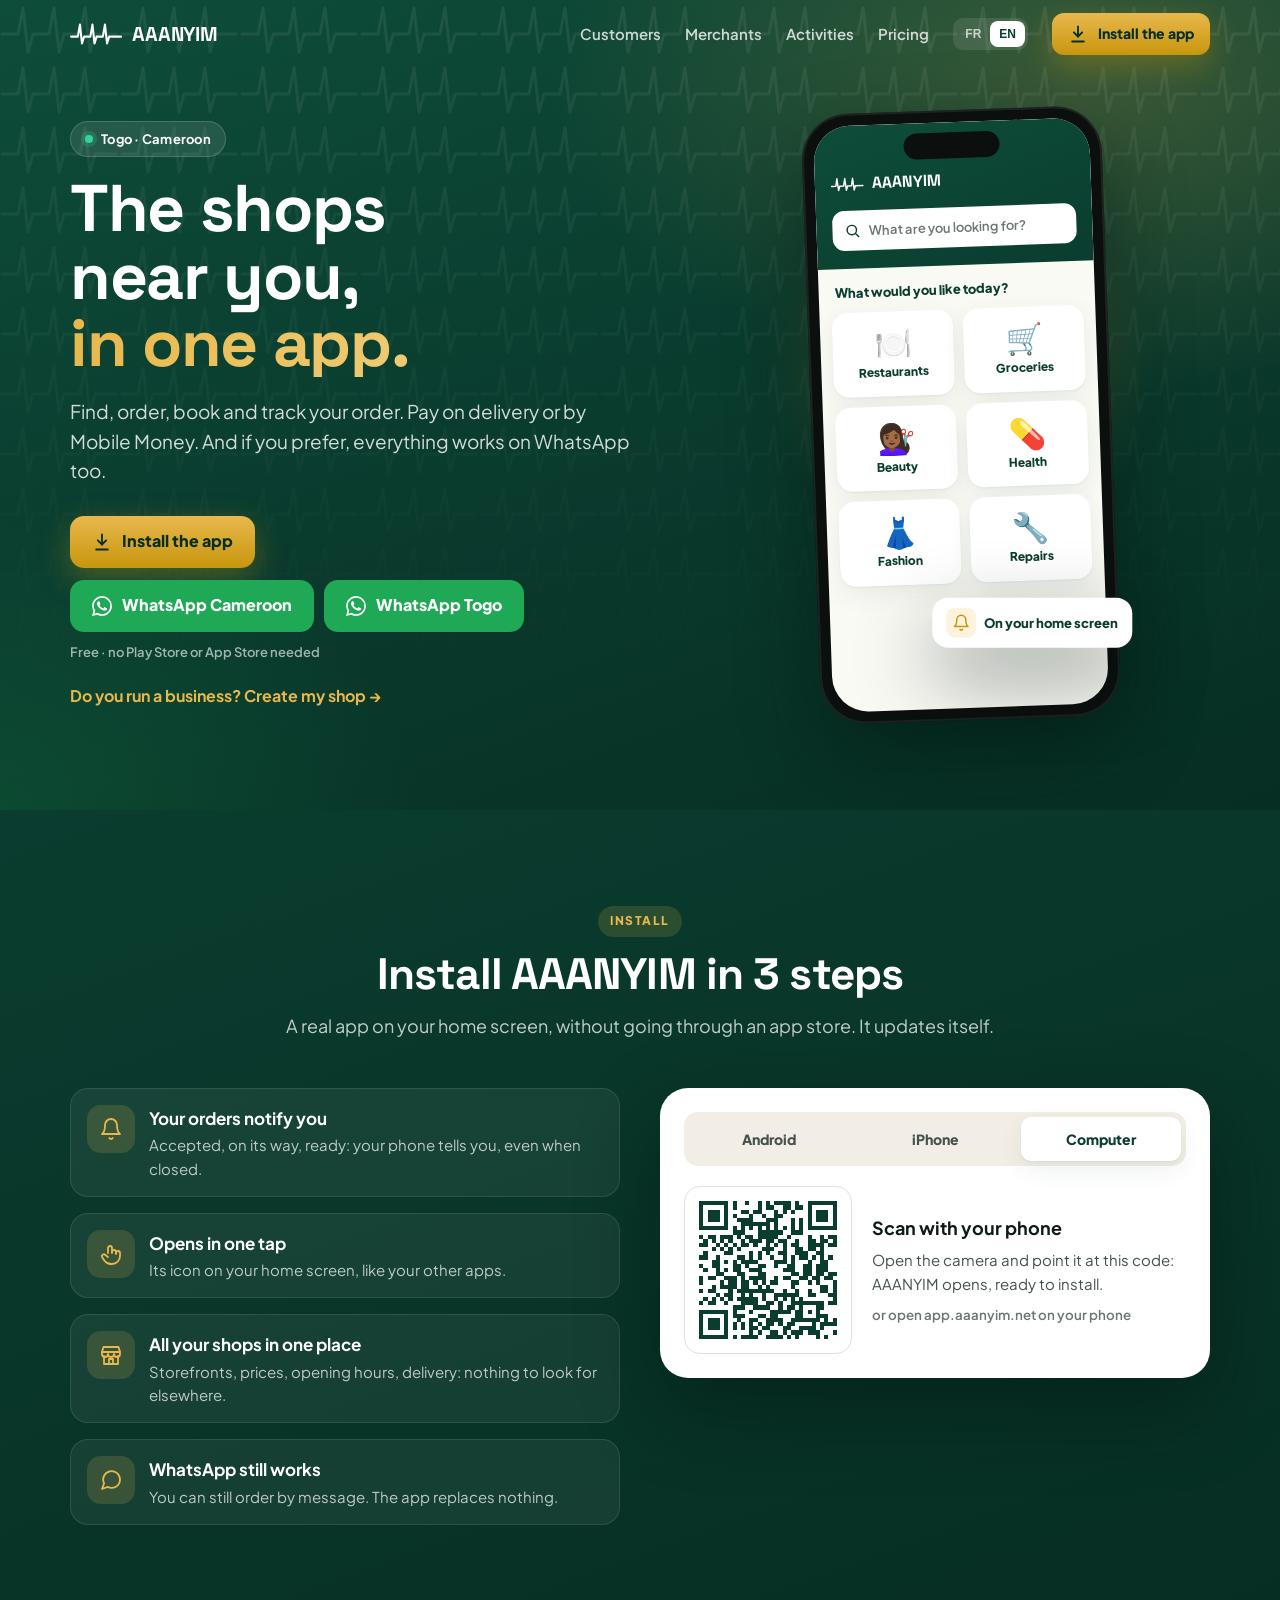
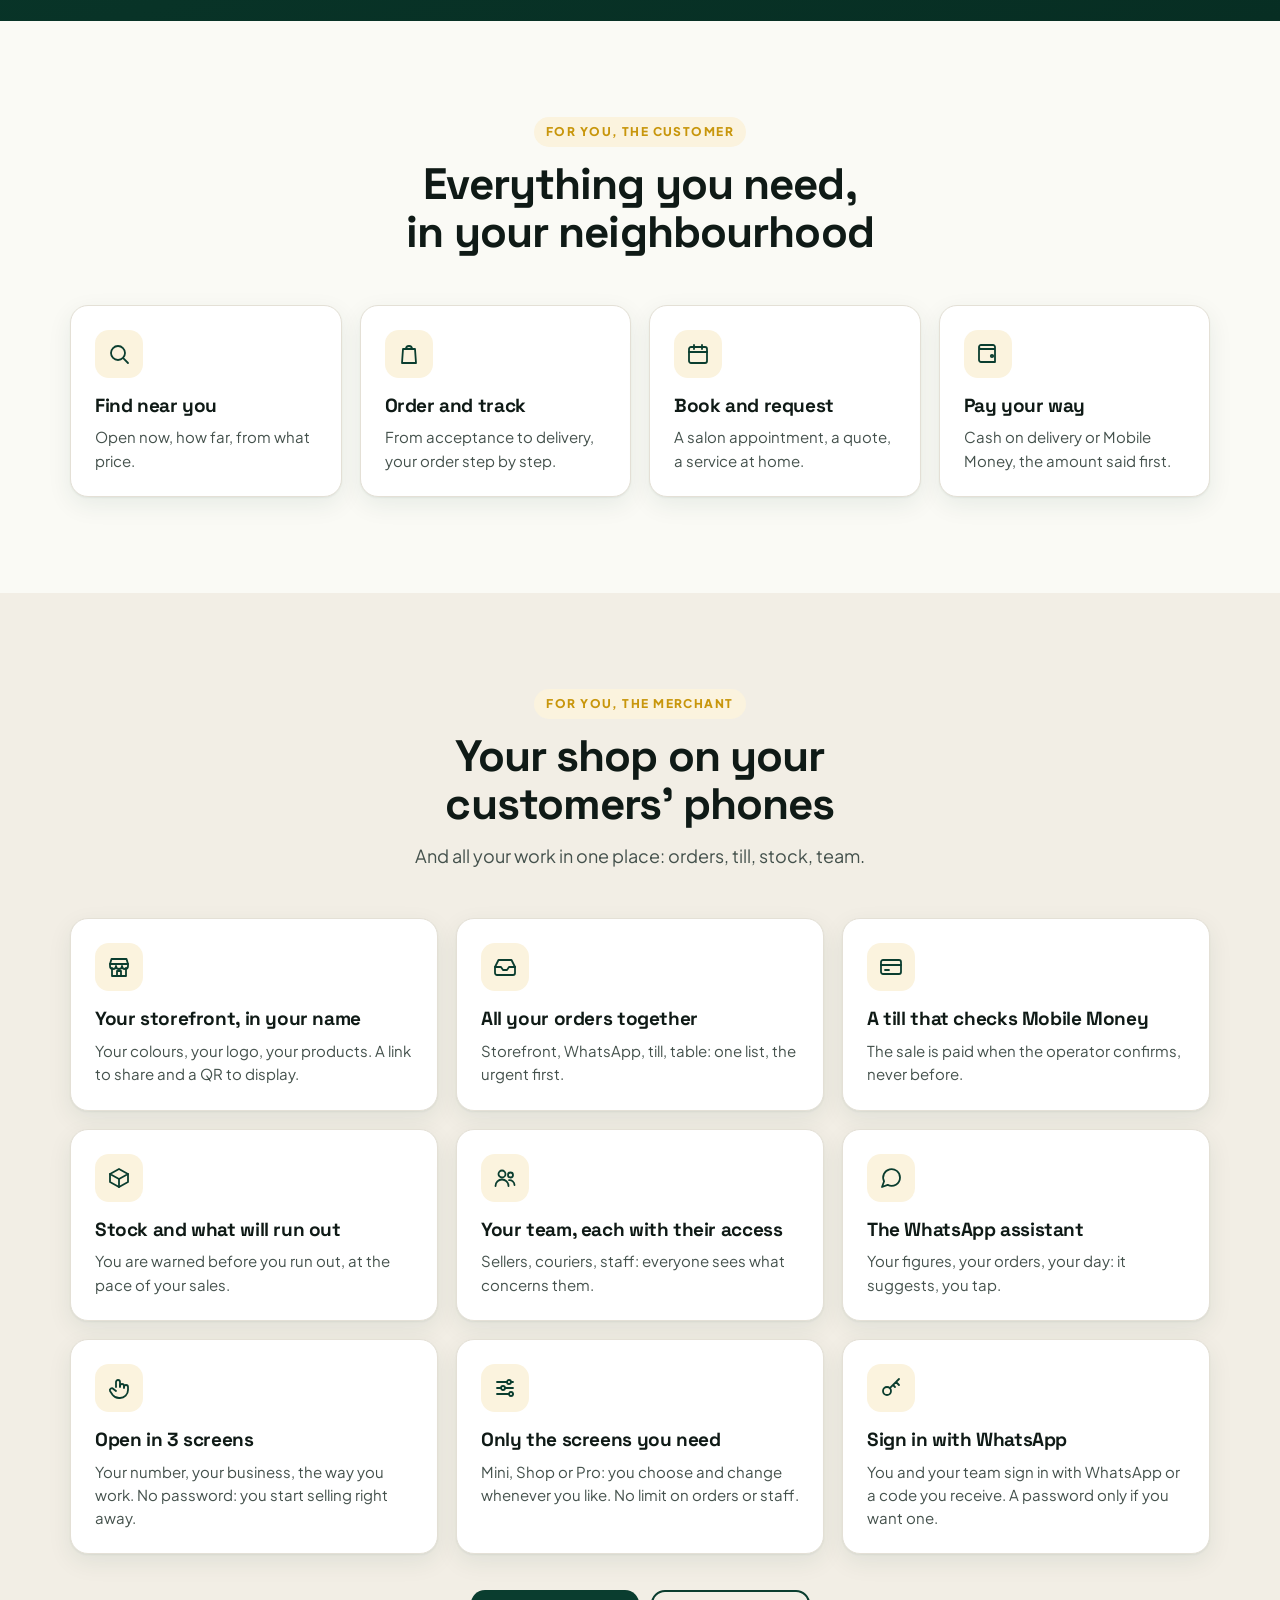
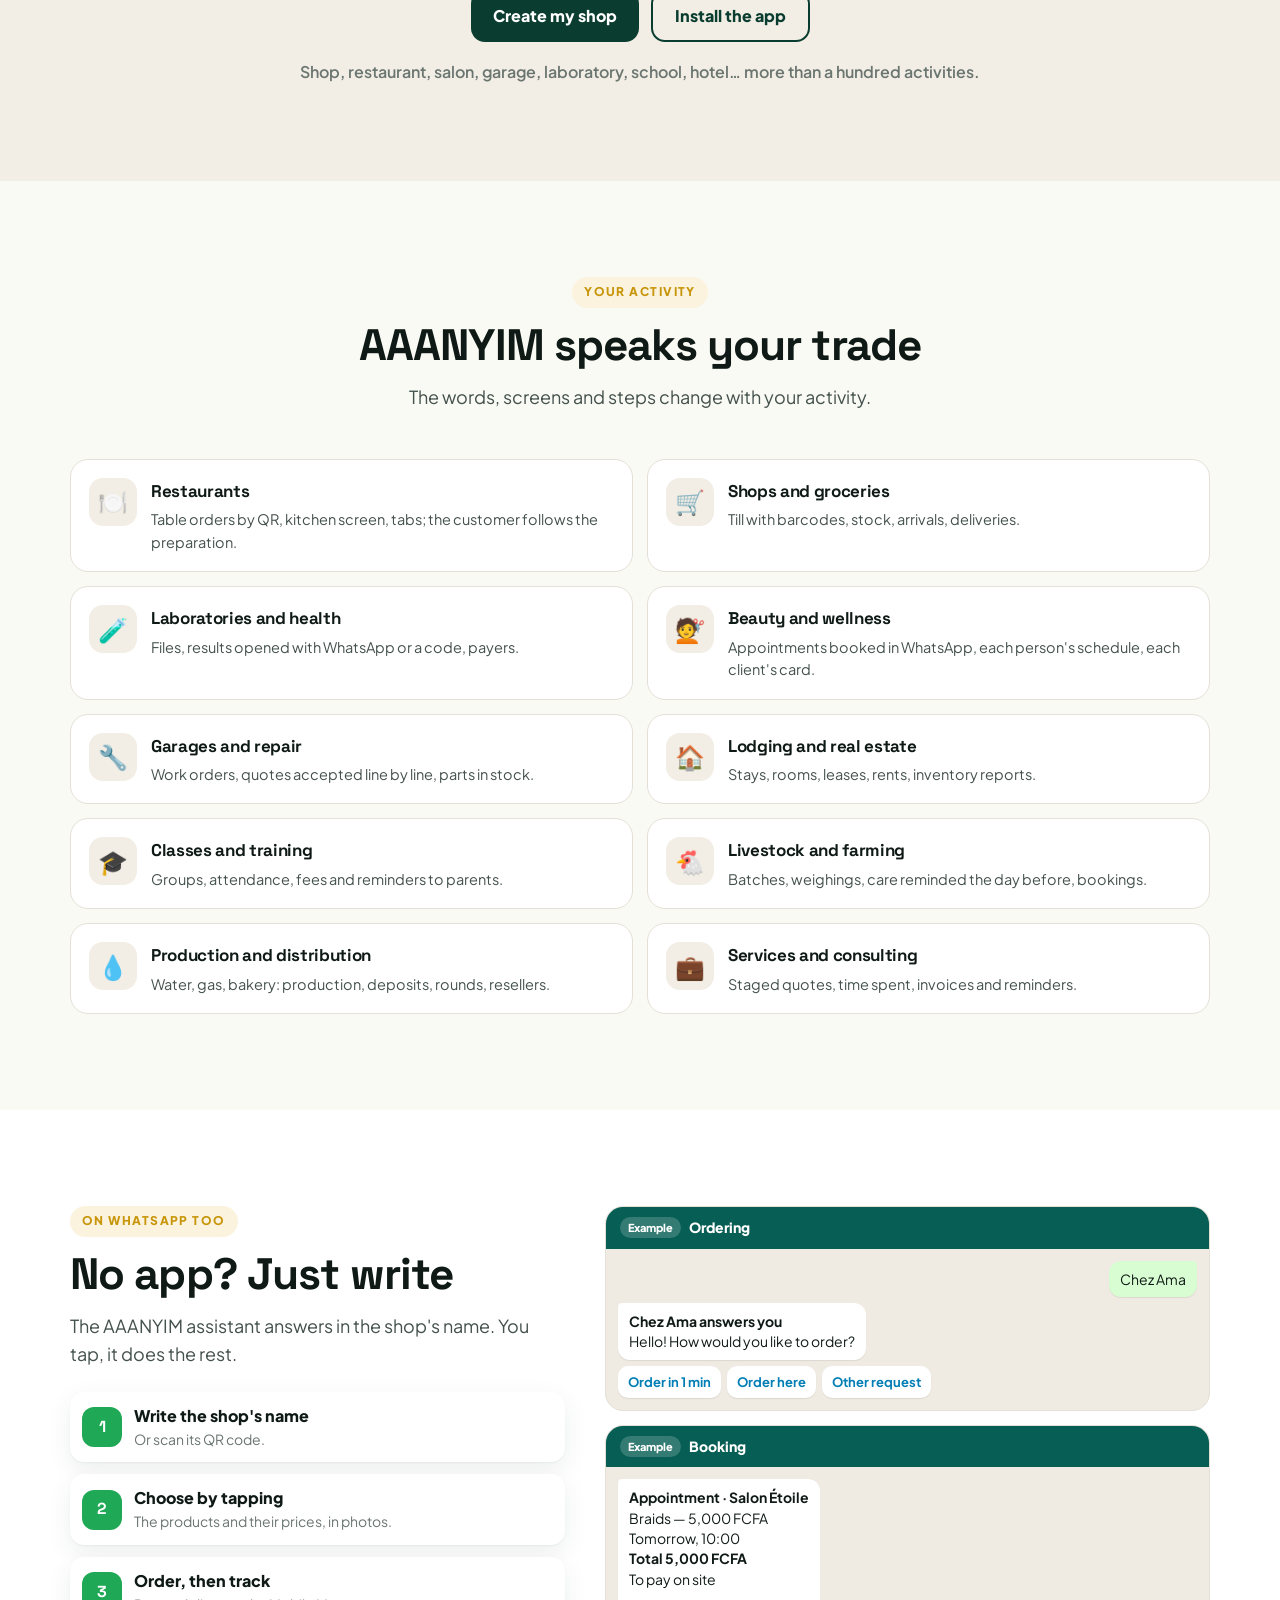
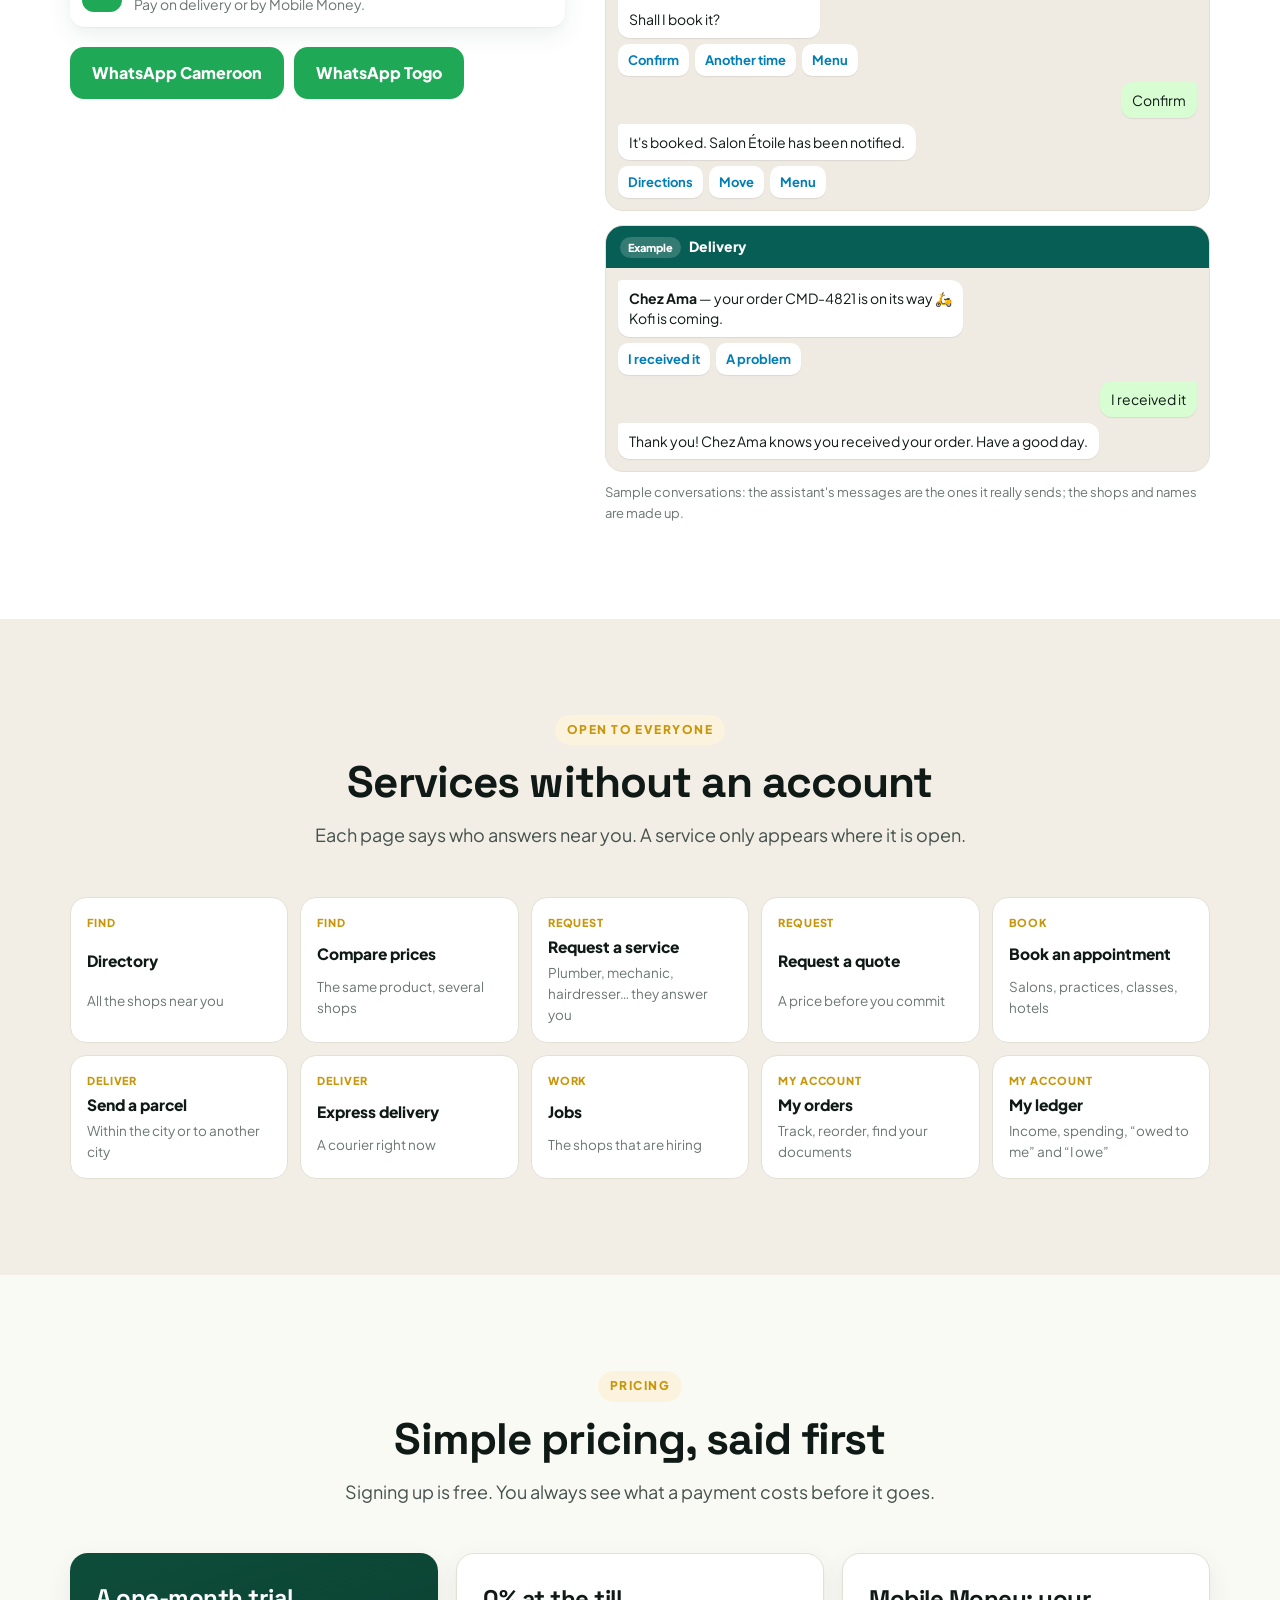
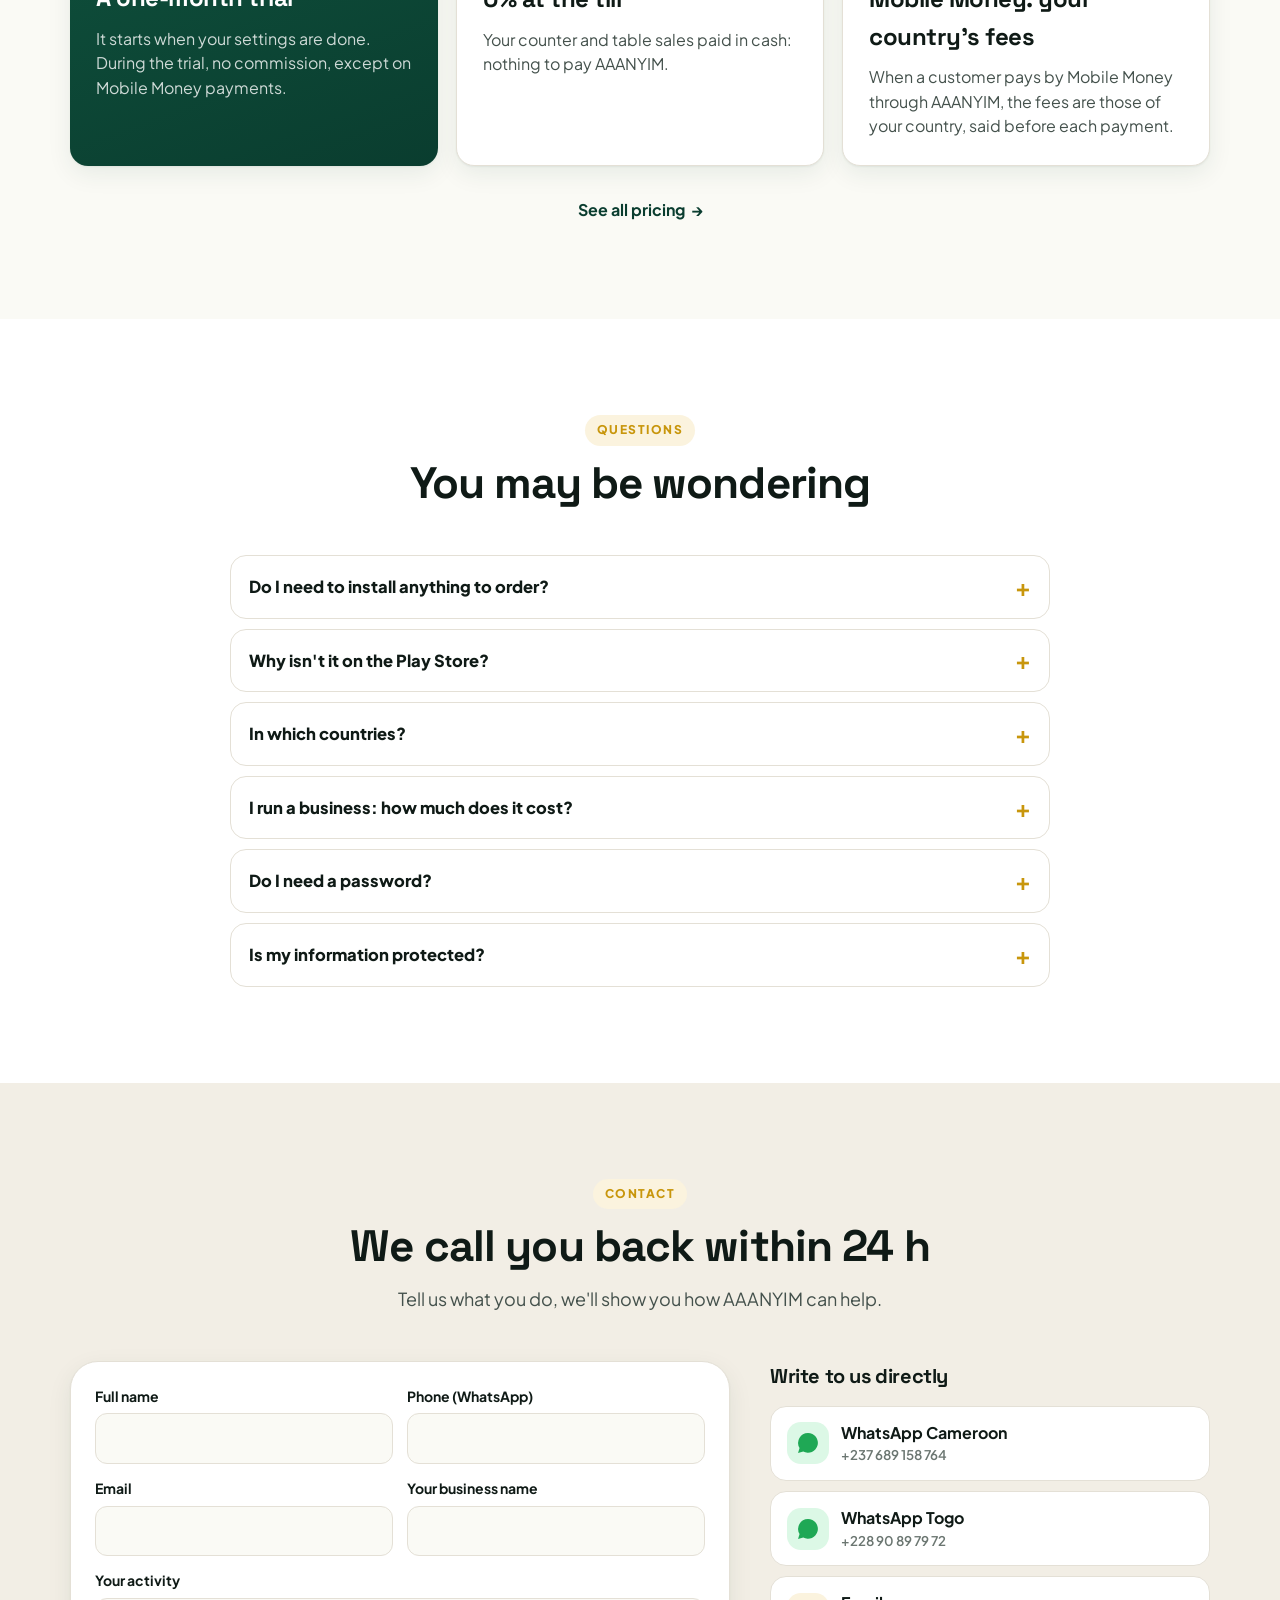
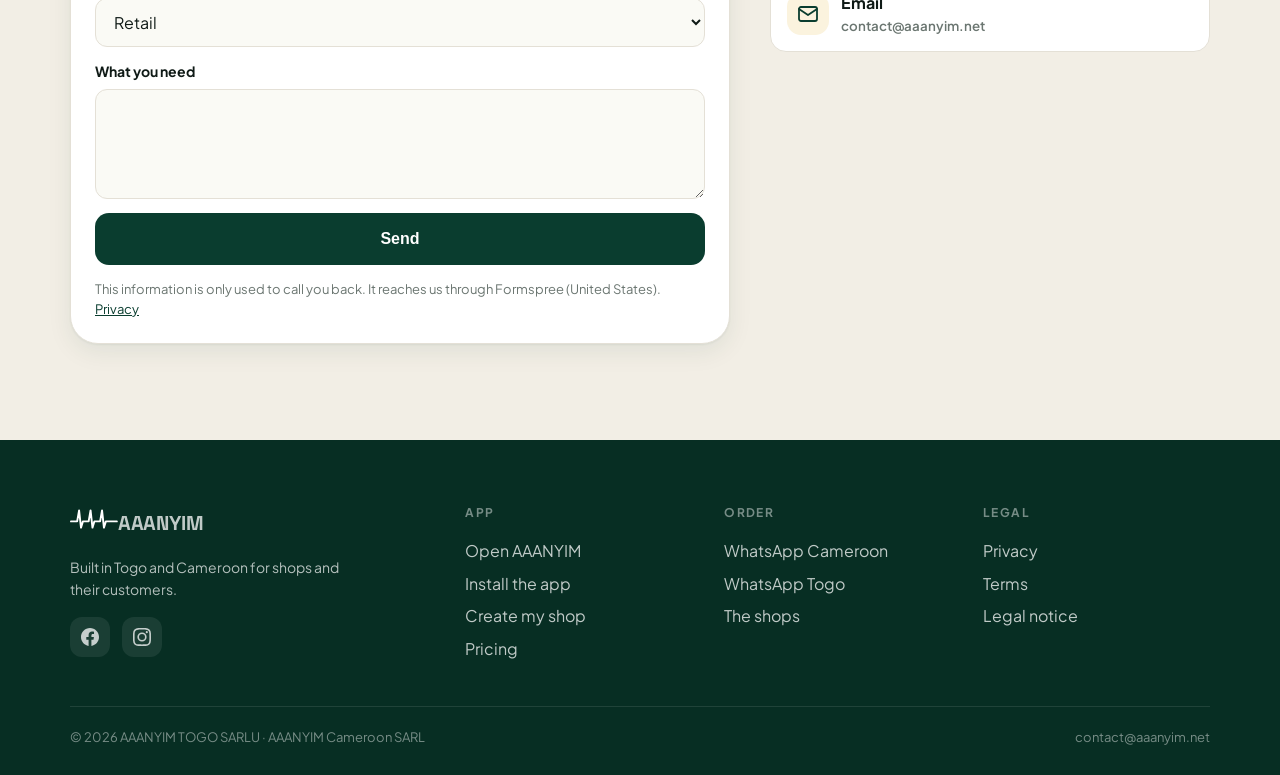
==== commit 350c8b93: "site : icone propre au site (vague doree sur tuile verte), differente de celle de l'application Clau" ====
--- a/index.html
+++ b/index.html
@@ -17,9 +17,10 @@
   <meta name="twitter:image" content="https://www.aaanyim.net/img/og-image.png">
   <meta name="facebook-domain-verification" content="qblulg489rci9fkpj0pdy3ej3cj9bh" />
   <link rel="canonical" href="https://www.aaanyim.net/">
-  <link rel="icon" type="image/svg+xml" href="/img/favicon.svg?v=4">
-  <link rel="icon" type="image/png" sizes="32x32" href="/img/favicon-32x32.png?v=4">
-  <link rel="apple-touch-icon" href="/img/apple-touch-icon.png?v=2">
+  <!-- Icone du site (vague doree sur tuile verte), differente de celle de l'application (AZ 22/11) -->
+  <link rel="icon" type="image/svg+xml" href="/img/favicon-site.svg?v=5">
+  <link rel="icon" type="image/png" sizes="32x32" href="/img/favicon-site-32.png?v=5">
+  <link rel="apple-touch-icon" href="/img/apple-touch-icon-site.png?v=5">
   <link rel="preconnect" href="https://api.aaanyim.net" crossorigin>
   <link rel="preconnect" href="https://fonts.googleapis.com">
   <link rel="preconnect" href="https://fonts.gstatic.com" crossorigin>
